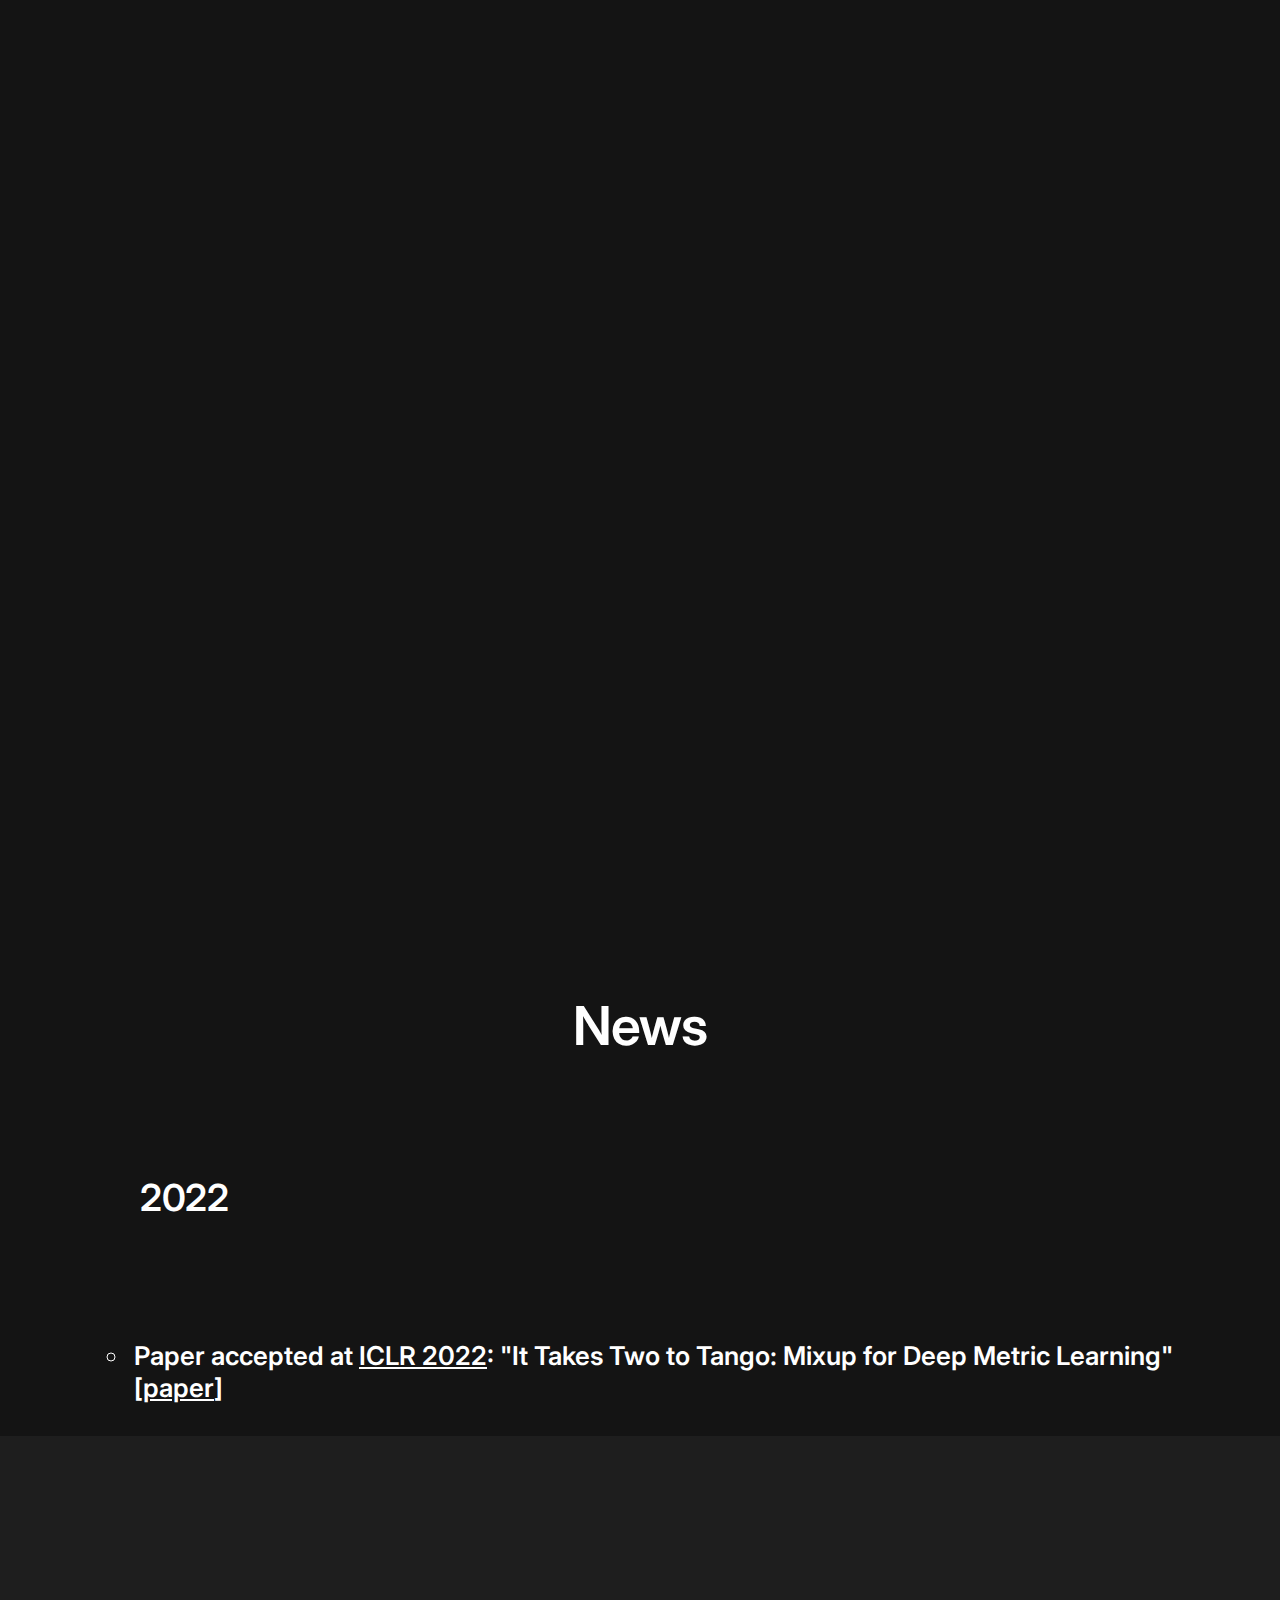
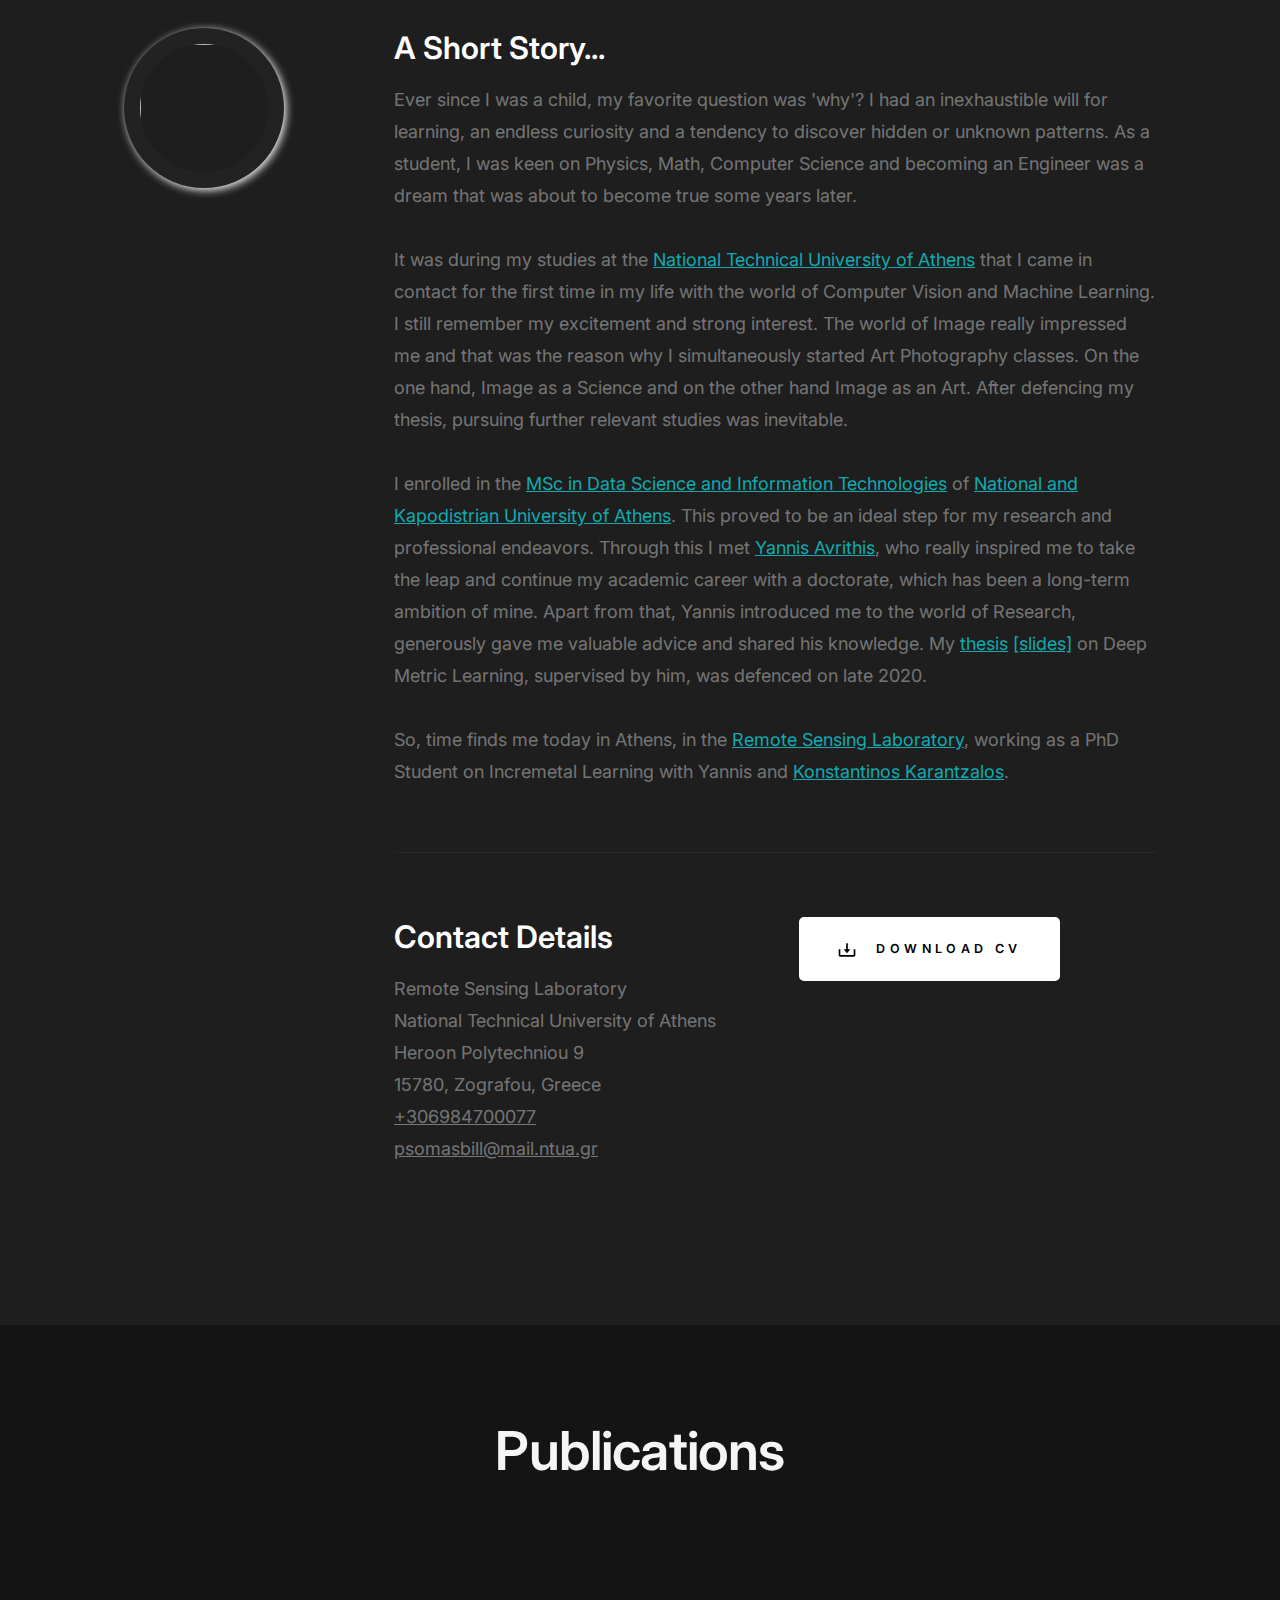
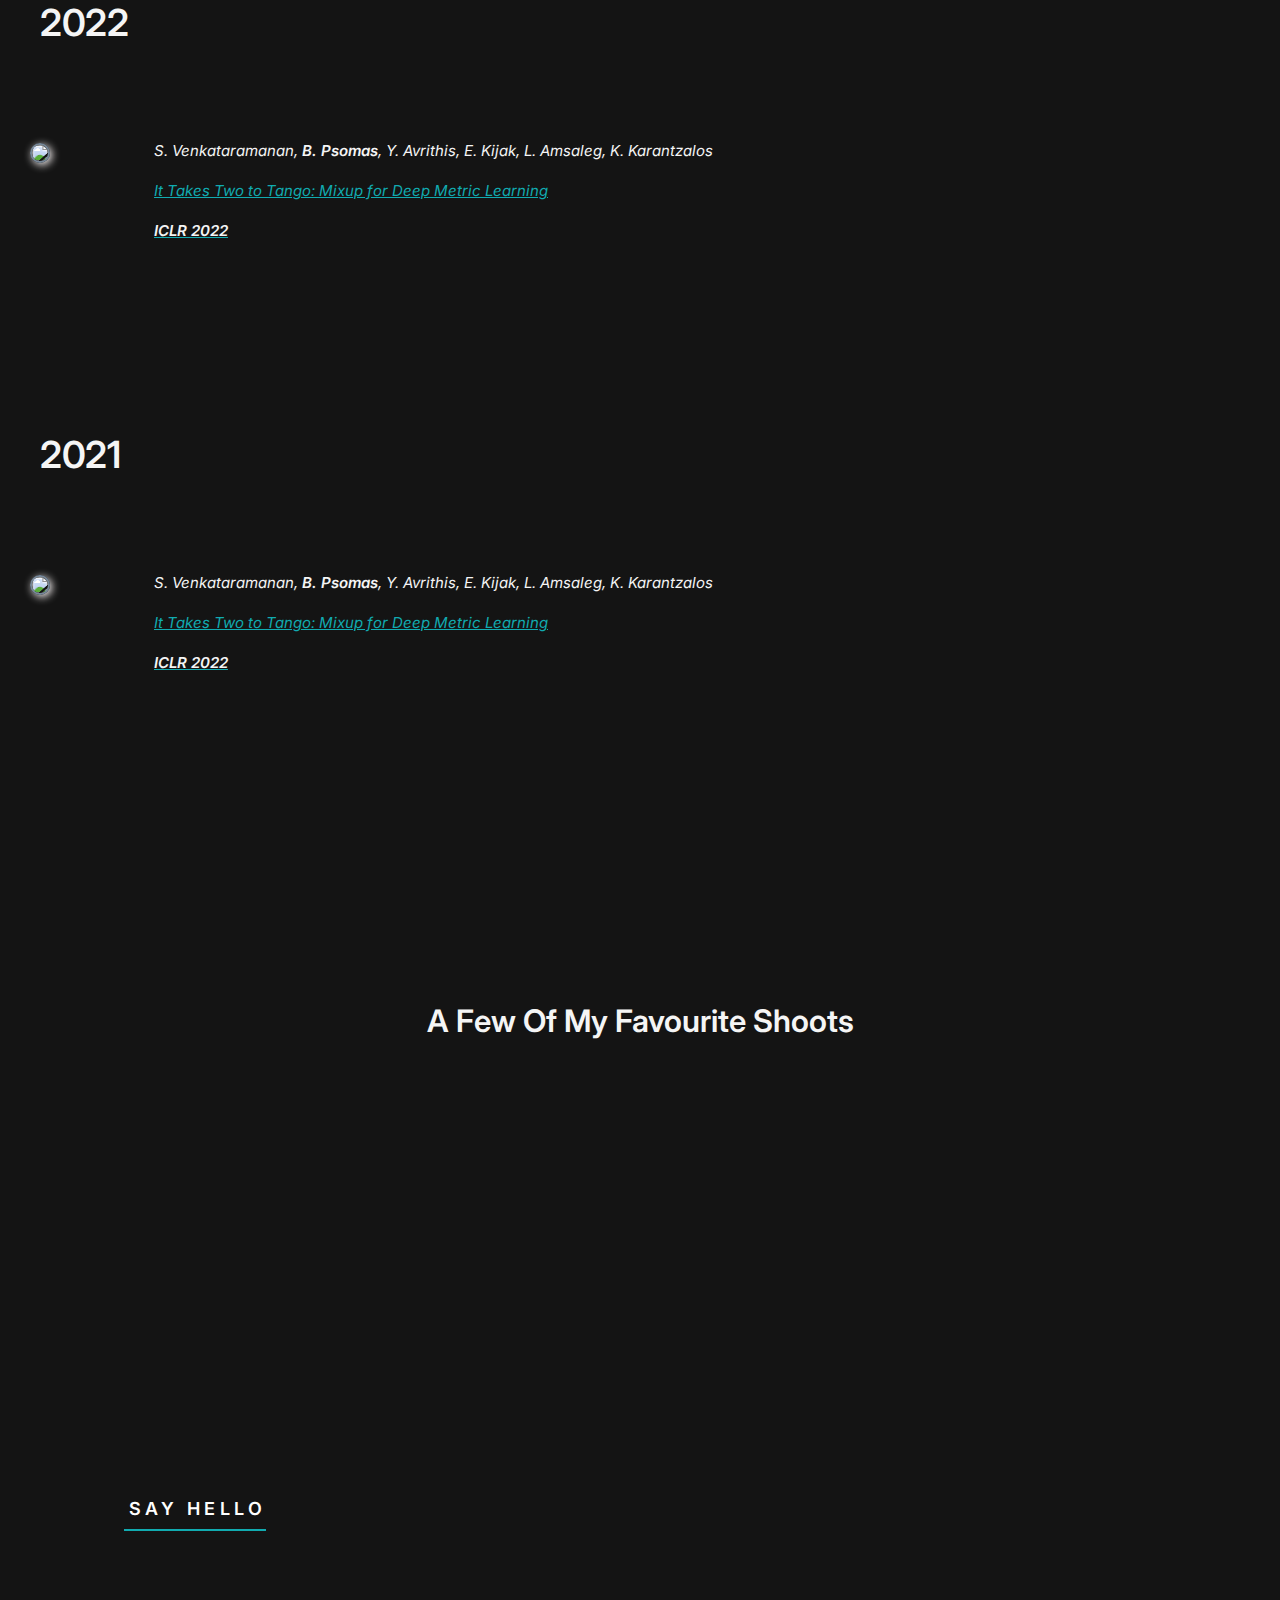
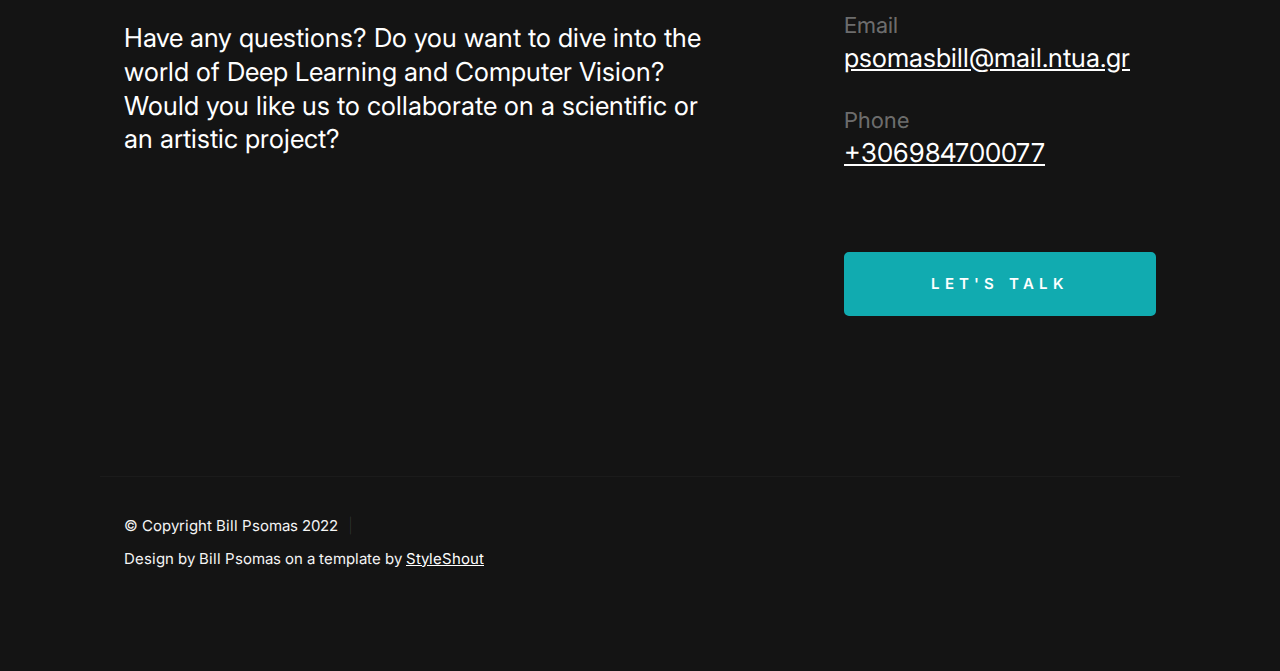
==== index.html @ 219ce08f "changes in footer" ====
<!DOCTYPE html>
<html class="no-js" lang="en">
<head>

    <!-- global site tag (gtag.js) - google Analytics -->
    <script async src="https://www.googletagmanager.com/gtag/js?id=G-2W9MZYQWE9"></script>
    <script>
    window.dataLayer = window.dataLayer || [];
    function gtag(){dataLayer.push(arguments);}
    gtag('js', new Date());

    gtag('config', 'G-2W9MZYQWE9');
    </script>

    <!--- basic page needs
    ================================================== -->
    <meta charset="utf-8">
    <title>Bill Psomas</title>
    <meta name="description" content="">
    <meta name="author" content="">

    <!-- mobile specific metas
    ================================================== -->
    <meta name="viewport" content="width=device-width, initial-scale=1">

    <!-- CSS
    ================================================== -->
    <link rel="stylesheet" href="css/styles.css">
    <link rel="stylesheet" href="css/vendor.css">

    <!-- script
    ================================================== -->
    <script defer src="js/vendor/fontawesome/all.min.js"></script>

    <!-- favicons
    ================================================== -->
    <link rel="apple-touch-icon" sizes="180x180" href="180.png">
    <link rel="icon" type="image/png" sizes="32x32" href="32.png">
    <link rel="icon" type="image/png" sizes="16x16" href="16.png">
    <link rel="manifest" href="site.webmanifest">
    
    <!-- academicons
    ================================================== -->  
    <link rel="stylesheet" href="https://cdn.jsdelivr.net/gh/jpswalsh/academicons@1/css/academicons.min.css">

</head>

<body id="top" class="ss-preload">


    <!-- preloader
    ================================================== -->
    <div id="preloader">
        <div id="loader"></div>
    </div>


    <!-- header
    ================================================== -->
    <header class="s-header">
        <div class="row s-header__nav-wrap">
            <nav class="s-header__nav">
                <ul>
                    <li class="current"><a class="smoothscroll" href="#hero">Home</a></li>
                    <li><a class="smoothscroll" href="#news">News</a></li>
                    <li><a class="smoothscroll" href="#about">Bio</a></li>
                    <li><a class="smoothscroll" href="#pubs">Publications</a></li>
                    <!-- <li><a class="smoothscroll" href="#resume">Resume</a></li> -->
                    <li><a class="smoothscroll" href="#portfolio">Photography</a></li>
                    <!-- <li><a class="smoothscroll" href="#testimonials">Testimonials</a></li> -->
                    <li><a class="smoothscroll" href="#contact">Say Hello</a></li>
                </ul>
            </nav>
        </div> <!-- end row -->
        
        <a class="s-header__menu-toggle" href="#0" title="Menu">
            <span class="s-header__menu-icon"></span>
        </a>
    </header> <!-- end s-header -->


    <!-- hero
    ================================================== -->
    <section id="hero" class="s-hero target-section">

        <div class="s-hero__bg rellax" data-rellax-speed="-7"></div>

        <div class="row s-hero__content">
            <div class="column">

                <div class="s-hero__content-about">

                    <h1>I'm Bill Psomas.</h1>

                    <h3>
                    <span>Deep Learning</span> for <span>Computer Vision</span> Phd Student in National Technical University of Athens. Passionate about <span>photography</span>, <span>music</span>, <span>art</span> and <span>gymnastics</span>. Let's <a class="smoothscroll" href="#about">start scrolling</a>
                    and learn more <a class="smoothscroll" href="#about">about me</a>.
                    </h3>

                    <div class="s-hero__content-social">
                        <a href="https://www.facebook.com/billpsomas24/"><i class="fab fa-facebook-square" aria-hidden="true"></i></a>
                        <a href="https://twitter.com/bill_psomas"><i class="fab fa-twitter" aria-hidden="true"></i></a>
                        <a href="https://www.instagram.com/bill_psomas/"><i class="fab fa-instagram" aria-hidden="true"></i></a>
                        <a href="https://scholar.google.com/citations?user=qiDVfC4AAAAJ&hl=en"><i class="ai ai-google-scholar-square" aria-hidden="true"></i></a>
                        <a href="https://www.researchgate.net/profile/Bill-Psomas"><i class="ai ai-researchgate-square" aria-hidden="true"></i></a>
                        <a href="https://github.com/billpsomas"><i class="fab fa-github" aria-hidden="true"></i></a>
                        <a href="https://www.linkedin.com/in/bill-psomas/"><i class="fab fa-linkedin" aria-hidden="true"></i></a>
                    </div>

                </div> <!-- end s-hero__content-about -->

            </div>
        </div> <!-- s-hero__content -->

        <div class="s-hero__scroll">
            <a href="#about" class="s-hero__scroll-link smoothscroll">
                <span class="scroll-arrow">
                    <svg xmlns="http://www.w3.org/2000/svg" width="24" height="24" viewBox="0 0 24 24" style="fill:rgba(0, 0, 0, 1);transform:;-ms-filter:"><path d="M18.707 12.707L17.293 11.293 13 15.586 13 6 11 6 11 15.586 6.707 11.293 5.293 12.707 12 19.414z"></path></svg>
                </span>
                <span class="scroll-text">Scroll Down</span>
            </a>
        </div> <!-- s-hero__scroll -->

    </section> <!-- end s-hero -->

    <!-- news
    ================================================== -->
    <section id="news">
        <div class="row">

                <div class="random">
                        <p >
                            <h1 style="color: white; text-align: center;">News</h1>

                            <h2 style="color: white; padding: 4rem;">2022</h2>
                            <h4>
                            <ul style="list-style-type: circle; margin-left: 30px;">
                                <li style="color: white;"><b style="color: white;">Paper accepted at <a href="https://iclr.cc/Conferences/2022" target="_blank" style="color: white;">ICLR 2022</a></b>:  "It Takes Two to Tango: Mixup for Deep Metric Learning" [<a href="https://arxiv.org/abs/2106.04990" target="_blank" style="color: white;">paper</a>]
                                </li>
                                <!--
                                <li><b>Co-organizing</b> the <a href="https://meta.wikimedia.org/wiki/Wiki-M3L" target="_blank"><b>Wiki-M3L 2022: Wikipedia and Multi-Modal & Multi-Lingual Research</b></a> workshop at <b><a href="https://iclr.cc/Conferences/2022/" target="_blank">ICLR 2022.</a></b>
                                </li>

                                <li><b>Invited talks</b> on <i>Advances in Self-supervised Learning and measuring generalization</i> [<a href="resources/SSL_and_generalization_slides_Kalantidis_Inria_Rennes_January_2022.pdf" target="_blank">slides</a>]:
                                    <ul style="list-style-type: circle; margin-left: 40px;">
                                         <li>January 13th, <a href="http://www-linkmedia.irisa.fr/">Inria Rennes</a> (Linkmedia Speaks Science lecture series, virtual)</li>
                                         <li>January 18th, <a href="https://www.cs.ntua.gr/">National Technical University of Athens</a> (<a href="https://www.ece.ntua.gr/en/article/499" target="_blank">Research Challenges in Computer Science 2022</a>, virtual) [<a href="https://youtu.be/zeRLIZmdXNY?t=5982" target="_blank">video</a>]</li>
                                     </ul>
                                </li>
                                -->
                            </ul>						
                        </p>
                    </div>
                </div>

    <!-- about
    ================================================== -->
    <section id="about" class="s-about target-section">

        <div class="row">
            <div class="column large-3 tab-12">
                <img class="s-about__pic" src="images/avatars/me.jpg" alt="">
            </div>
            <div class="column large-9 tab-12 s-about__content">
                <h3>A Short Story...</h3>
                <p>
                Ever since I was a child, my favorite question was 'why'? I had an
                inexhaustible will for learning, an endless <span>curiosity</span> and a tendency
                to discover hidden or unknown <span>patterns</span>. As a student, I was keen on Physics, Math, Computer Science and becoming an Engineer was a dream that was about to become true some years later. 
                </p>
                <p>
                It was during my studies at the <a href="https://www.ntua.gr/en/">National Technical University of Athens</a>
                that I came in contact for the first time in my life with the
                world of Computer Vision and Machine Learning. I still remember my excitement and strong interest. The world of Image really impressed me and that was the reason why I simultaneously started Art Photography classes. On the one hand, Image as a Science and on the other hand Image as an Art. After defencing my thesis, pursuing further relevant studies was inevitable.
                </p>
                <p>
                I enrolled in the <a href="http://dsit.di.uoa.gr/">MSc in Data Science and Information Technologies</a>
                of <a href="https://en.uoa.gr/">National and Kapodistrian University of Athens</a>. This proved to be an ideal step for my research and professional endeavors. Through this I met <a href="https://avrithis.net">Yannis Avrithis</a>, who really inspired me to take the leap and continue my academic career with a doctorate, which has been a long-term ambition of mine. Apart from that, Yannis introduced me to the world of Research, generously gave me valuable advice and shared his knowledge. My <a href="Psomas_2020_Metric_Learning_A_Deep_Dive.pdf">thesis</a> <a href="Psomas_and_Avrithis_Metric_Learning_A_Deep_Dive.pdf">[slides]</a> on Deep Metric Learning, supervised by him, was defenced on late 2020.
                </p>
                So, time finds me today in Athens, in the <a href="http://www.survey.ntua.gr/en/departments/topo/topo-labs/rslab">Remote Sensing Laboratory</a>, working as a PhD Student on Incremetal Learning with Yannis and <a href="http://users.ntua.gr/karank/">Konstantinos Karantzalos</a>. 
                </p>

                <hr>

                <div class="row s-about__content-bottom">
                    <div class="column w-1000-stack">
                        <h3>Contact Details</h3>
    
                        <p>
                        Remote Sensing Laboratory <br>
                        National Technical University of Athens <br>
                        Heroon Polytechniou 9 <br>
                        15780, Zografou, Greece <br>
                        <a href="tel:+306984700077">+306984700077</a> <br>
                        <a href="mailto:#0">psomasbill@mail.ntua.gr</a>
                        </p>
                        
                    </div>
                    <div class="column w-1000-stack">
                        <a href="CV_Bill_Psomas.pdf" class="btn btn--download">
                            <svg xmlns="http://www.w3.org/2000/svg" width="24" height="24" viewBox="0 0 24 24" style="fill:rgba(0, 0, 0, 1);transform:;-ms-filter:"><path d="M12 16L16 11 13 11 13 4 11 4 11 11 8 11z"></path><path d="M20,18H4v-7H2v7c0,1.103,0.897,2,2,2h16c1.103,0,2-0.897,2-2v-7h-2V18z"></path></svg>
                            Download CV
                        </a>
                    </div>
                </div>
            </div>
        </div> <!-- end row -->

    </section> <!-- end s-about -->

    <!-- publications
    ================================================== -->
    <section >
        <div class="container">
                <div class="publications">
                    <h1>Publications</h1>
                    <p>
                    <h2>2022</h2>
                    <div class="publication" >
                        <p >
                            <img src="images/pubs/metrix.png" >
                        </p>
                        <p>
                        <ul>
                            <li>S. Venkataramanan, <b>B. Psomas</b>, Y. Avrithis, E. Kijak, L. Amsaleg, K. Karantzalos<br>
                            <a href="https://arxiv.org/abs/2106.04990" target="_blank"> It Takes Two to Tango: Mixup for Deep Metric Learning </a><br>
                            <a href="https://iclr.cc/Conferences/2022/" target="_blank"><b>ICLR 2022</b></a>&emsp;
                            <!-- <a target="_blank" href="https://github.com/naver/FIRe">[code]</a></li> -->
                        </ul>
                        </p>
                    </div>

                    <h2>2021</h2>
                    <div class="publication" >
                        <p >
                            <img src="images/pubs/metrix.png" >
                        </p>
                        <p>
                        <ul>
                            <li>S. Venkataramanan, <b>B. Psomas</b>, Y. Avrithis, E. Kijak, L. Amsaleg, K. Karantzalos<br>
                            <a href="https://arxiv.org/abs/2106.04990" target="_blank"> It Takes Two to Tango: Mixup for Deep Metric Learning </a><br>
                            <a href="https://iclr.cc/Conferences/2022/" target="_blank"><b>ICLR 2022</b></a>&emsp;
                            <!-- <a target="_blank" href="https://github.com/naver/FIRe">[code]</a></li> -->
                        </ul>
                        </p>
                    </div>
                    <br/>
                </p>
            </div>
        </div>
    </section>

<!--
    <!- - resume
    ================================================== - ->
    <section id="resume" class="s-resume target-section">
        
        <div class="row s-resume__section">
            <div class="column large-3 tab-12">
                <h3 class="section-header-allcaps">Experience</h3>
            </div>
            <div class="column large-9 tab-12">
                
                <div class="resume-block">

                    <div class="resume-block__header">
                        <h4 class="h3">National Technical University of Athens</h4>
                        <p class="resume-block__header-meta">
                            <span>Research Associate</span> 
                            <span class="resume-block__header-date">
                                October 2020 - Present
                            </span>
                        </p>
                    </div>

                    <p>
                    Lorem ipsum dolor sit, amet consectetur adipisicing elit. Inventore 
                    vero quidem nobis maxime dolorem aliquam quisquam eum ipsum amet. Vitae 
                    aut atque fuga dolorem. Vel voluptatibus fugiat nam. Impedit aperiam 
                    nesciunt facilis! Porro architecto dicta inventore tempora ratione quia odio.
                    </p>

                </div> <!- - end resume-block - ->

                <div class="resume-block">

                    <div class="resume-block__header">
                        <h4 class="h3">Inria</h4>
                        <p class="resume-block__header-meta">
                            <span>Research Intern</span> 
                            <span class="resume-block__header-date">
                                February 2020 - June 2020
                            </span>
                        </p>
                    </div>

                    <p>
                    Worked under the supervision of <span>Yannis Avrithis</span> on Deep Metric Learning.
                    </p>

                </div> <!- - end resume-block - ->

                <div class="resume-block">

                    <div class="resume-block__header">
                        <h4 class="h3">Athena Research and Innovation Center</h4>
                        <p class="resume-block__header-meta">
                            <span>Research Associate</span> 
                            <span class="resume-block__header-date">
                                September 2019 - February 2020
                            </span>
                        </p>
                    </div>

                    <p>
                    Worked under the supervision of <span>Vassilis Katsouros</span> on Plant Identicifation. 
                    </p>

                </div> <!- - end resume-block - ->
            </div>
        </div> <!- - s-resume__section - ->


        <div class="row s-resume__section">
            <div class="column large-3 tab-12">
                <h3 class="section-header-allcaps">Education</h3>
            </div>
            <div class="column large-9 tab-12">
                <div class="resume-block">

                    <div class="resume-block__header">
                        <h4 class="h3">National Technical University of Athens</h4>
                        <p class="resume-block__header-meta">
                            <span>PhD in Deep Learning for Computer Vision</span> 
                            <span class="resume-block__header-date">
                                2020 - Present
                            </span>
                        </p>
                    </div>

                    <p>
                    Currently working under the supervision of Yannis Avrithis on Incremental Learning.
                    </p>

                </div> <!- - end resume-block - ->

                <div class="resume-block">

                    <div class="resume-block__header">
                        <h4 class="h3">National Kapodistrian University of Athens</h4>
                        <p class="resume-block__header-meta">
                            <span>MSc in Data Science and Information Technologies</span> 
                            <span class="resume-block__header-date">
                                2018-2020
                            </span>
                        </p>
                    </div>

                    <p>
                    Thesis: Metric Learning: A Deep Dive
                    </p>

                </div> <!- - end resume-block - ->
            </div>
        </div> <!- - s-resume__section - ->


        <div class="row s-resume__section">
            <div class="column large-3 tab-12">
                <h3 class="section-header-allcaps">Skills</h3>
            </div>
            <div class="column large-9 tab-12">
                <div class="resume-block">

                    <p>
                    Lorem ipsum dolor sit, amet consectetur adipisicing elit. Inventore 
                    vero quidem nobis maxime dolorem aliquam quisquam eum ipsum amet. Vitae 
                    aut atque fuga dolorem. Vel voluptatibus fugiat nam. Impedit aperiam 
                    nesciunt facilis! Porro architecto dicta inventore tempora ratione quia odio.
                    </p>

                    <ul class="skill-bars-fat">
                        <li>
                        <div class="progress percent85"></div>
                        <strong>HTML</strong>
                        </li>
                        <li>
                        <div class="progress percent85"></div>
                        <strong>CSS</strong>
                        </li>
                        <li>
                        <div class="progress percent65"></div>
                        <strong>Javascript</strong>
                        </li>
                        <li>
                        <div class="progress percent90"></div>
                        <strong>Figma</strong>
                        </li>
                        <li>
                        <div class="progress percent75"></div>
                        <strong>Illustrator</strong>
                        </li>
                        <li>
                        <div class="progress percent60"></div>
                        <strong>Photoshop</strong>
                        </li>
                    </ul>

                </div> <!- - end resume-block - ->

            </div>
        </div> <!- - s-resume__section - ->

    </section> <!- - end s-resume - ->
-->

    <!-- portfolio
    ================================================== -->
    <section id="portfolio" class="s-portfolio target-section">

        <div class="row s-portfolio__header">
            <div class="column large-12">
                <h3>A Few Of My Favourite Shoots</h3>
            </div>
        </div>

        <div class="row collapse block-large-1-4 block-medium-1-3 block-tab-1-2 block-500-stack folio-list">

            <div class="column folio-item">
                <a href="#modal-01" class="folio-item__thumb">
                    <img src="images/portfolio/small/22.jpg" 
                         srcset="images/portfolio/small/22.jpg 1x, 
                                 images/portfolio/large/22.jpg 2x" alt="">
                </a>
            </div> <!-- end folio-item -->

            <div class="column folio-item">
                <a href="#modal-02" class="folio-item__thumb">
                    <img src="images/portfolio/small/2.jpg" 
                         srcset="images/portfolio/small/2.jpg 1x, 
                                 images/portfolio/large/2.jpg 2x" alt="">
                </a>
            </div> <!-- end folio-item -->

            <div class="column folio-item">
                <a href="#modal-03" class="folio-item__thumb">
                    <img src="images/portfolio/small/3.jpg" 
                         srcset="images/portfolio/small/3.jpg 1x, 
                                 images/portfolio/large/3.jpg 2x" alt="">
                </a>
            </div> <!-- end folio-item -->

            <div class="column folio-item">
                <a href="#modal-04" class="folio-item__thumb">
                    <img src="images/portfolio/small/0.jpg" 
                         srcset="images/portfolio/small/0.jpg 1x, 
                                 images/portfolio/large/0.jpg 2x" alt="">
                </a>
            </div> <!-- end folio-item -->

            <div class="column folio-item">
                <a href="#modal-05" class="folio-item__thumb">
                    <img src="images/portfolio/small/18.jpg" 
                         srcset="images/portfolio/small/18.jpg 1x, 
                                 images/portfolio/large/18.jpg 2x" alt="">
                </a>
            </div> <!-- end folio-item -->

            <div class="column folio-item">
                <a href="#modal-06" class="folio-item__thumb">
                    <img src="images/portfolio/small/17.jpg" 
                         srcset="images/portfolio/small/17.jpg 1x, 
                                 images/portfolio/large/17.jpg 2x" alt="">
                </a>
            </div> <!-- end folio-item -->

            <div class="column folio-item">
                <a href="#modal-07" class="folio-item__thumb">
                    <img src="images/portfolio/small/25.jpg" 
                         srcset="images/portfolio/small/25.jpg 1x, 
                                 images/portfolio/large/25.jpg 2x" alt="">
                </a>
            </div> <!-- end folio-item -->

            <div class="column folio-item">
                <a href="#modal-08" class="folio-item__thumb">
                    <img src="images/portfolio/small/8.jpg" 
                         srcset="images/portfolio/small/8.jpg 1x, 
                                 images/portfolio/large/8.jpg 2x" alt="">
                </a>
            </div> <!-- end folio-item -->
            
            <div class="column folio-item">
                <a href="#modal-01" class="folio-item__thumb">
                    <img src="images/portfolio/small/24.jpg" 
                         srcset="images/portfolio/small/24.jpg 1x, 
                                 images/portfolio/large/24.jpg 2x" alt="">
                </a>
            </div> <!-- end folio-item -->
            
            <div class="column folio-item">
                <a href="#modal-01" class="folio-item__thumb">
                    <img src="images/portfolio/small/10.jpg" 
                         srcset="images/portfolio/small/10.jpg 1x, 
                                 images/portfolio/large/10.jpg 2x" alt="">
                </a>
            </div> <!-- end folio-item -->
            
            <div class="column folio-item">
                <a href="#modal-01" class="folio-item__thumb">
                    <img src="images/portfolio/small/11.jpg" 
                         srcset="images/portfolio/small/11.jpg 1x, 
                                 images/portfolio/large/11.jpg 2x" alt="">
                </a>
            </div> <!-- end folio-item -->
            
            <div class="column folio-item">
                <a href="#modal-01" class="folio-item__thumb">
                    <img src="images/portfolio/small/12.jpg" 
                         srcset="images/portfolio/small/12.jpg 1x, 
                                 images/portfolio/large/12.jpg 2x" alt="">
                </a>
            </div> <!-- end folio-item -->
        </div> <!-- end folio-list -->


        <!-- Modal Templates Popup
        =========================================================== -->
        <div id="modal-01" hidden>
            <div class="modal-popup">
                <img src="images/portfolio/gallery/22.jpg" alt="" />
    
                <div class="modal-popup__desc">
                    <h5>Areopolis</h5>
                    <p>As traditional as it can get.</p>
                    <ul class="modal-popup__cat">
                        <li>Street</li>
                        <li>Symmetry</li>
                        <li>Colors</li>
                    </ul>
                </div>
    
                <!-- <a href="https://www.behance.net/" class="modal-popup__details">Project link</a> -->
            </div>
        </div> <!-- end modal -->

        <div id="modal-02" hidden>
            <div class="modal-popup">
                <img src="images/portfolio/gallery/2.jpg" alt="" />
    
                <div class="modal-popup__desc">
                    <h5>Sounio</h5>
                    <p>Eternal sunset.</p>
                    <ul class="modal-popup__cat">
                        <li>Landscape</li>
                        <li>Nature</li>
                        <li>Sunset</li>
                    </ul>
                </div>
    
                <!-- <a href="https://www.behance.net/" class="modal-popup__details">Project link</a> -->
            </div>
        </div> <!-- end modal -->

        <div id="modal-03" hidden>
            <div class="modal-popup">
                <img src="images/portfolio/gallery/3.jpg" alt="" />
    
                <div class="modal-popup__desc">
                    <h5>Acropolis</h5>
                    <p>My town.</p>
                    <ul class="modal-popup__cat">
                        <li>City</li>
                        <li>Symmetry</li>
                    </ul>
                </div>
    
                <!-- <a href="https://www.behance.net/" class="modal-popup__details">Project link</a> -->
            </div>
        </div> <!-- end modal -->

        <div id="modal-04" hidden>
            <div class="modal-popup">
                <img src="images/portfolio/gallery/0.jpg" alt="" />
    
                <div class="modal-popup__desc">
                    <h5>Elafonisos</h5>
                    <p>Summer lines.</p>
                    <ul class="modal-popup__cat">
                        <li>Landscape</li>
                        <li>Beach</li>
                        <li>Sealife</li>
                        <li>Sand</li>
                    </ul>
                </div>
    
                <!--<a href="https://www.behance.net/" class="modal-popup__details">Project link</a>-->
            </div>
        </div> <!-- end modal -->

        <div id="modal-05" hidden>
            <div class="modal-popup">

                <img src="images/portfolio/gallery/18.jpg" alt="" />
    
                <div class="modal-popup__desc">
                    <h5>Aegean Sea</h5>
                    <p>The decisive moment.</p>
                    <ul class="modal-popup__cat">
                        <li>People</li>
                        <li>Street</li>
                        <li>Sea</li>
                    </ul>
                </div>
    
                <!--<a href="https://www.behance.net/" class="modal-popup__details">Project link</a>-->
            </div>
        </div> <!-- end modal -->

        <div id="modal-06" hidden>
            <div class="modal-popup">
                <img src="images/portfolio/gallery/17.jpg" alt="" />
    
                <div class="modal-popup__desc">
                    <h5>Sifnos</h5>
                    <p>Sounds.</p>
                    <ul class="modal-popup__cat">
                        <li>Sea</li>
                        <li>Island</li>
                        <li>Tradition</li>
                    </ul>
                </div>
    
                <!--<a href="https://www.behance.net/" class="modal-popup__details">Project link</a>-->
            </div>
        </div> <!-- end modal -->

        <div id="modal-07" hidden>
            <div class="modal-popup">
                <img src="images/portfolio/gallery/25.jpg" alt="" />
    
                <div class="modal-popup__desc">
                    <h5>Folegandros</h5>
                    <p>Freedom.</p>
                    <ul class="modal-popup__cat">
                        <li>Sea</li>
                        <li>Landscape</li>
                    </ul>
                </div>
    
                <!--<a href="https://www.behance.net/" class="modal-popup__details">Project link</a>-->
            </div>
        </div> <!-- end modal -->

        <div id="modal-08" hidden>
            <div class="modal-popup">
                <img src="images/portfolio/gallery/8.jpg" alt="" />
    
                <div class="modal-popup__desc">
                    <h5>Mani</h5>
                    <p>Shapes of blue.</p>
                    <ul class="modal-popup__cat">
                        <li>Colors</li>
                        <li>Sea</li>
                        <li>Landscape</li>
                    </ul>
                </div>
    
                <!--<a href="https://www.behance.net/" class="modal-popup__details">Project link</a>-->
            </div>
        </div> <!-- end modal -->

        <div id="modal-09" hidden>
            <div class="modal-popup">
                <img src="images/portfolio/gallery/24.jpg" alt="" />
    
                <div class="modal-popup__desc">
                    <h5>Folegandros</h5>
                    <p>Proin gravida nibh vel velit auctor aliquet. Aenean sollicitudin, lorem quis bibendum auctor, nisi elit consequat ipsum, nec sagittis sem nibh id elit.</p>
                    <ul class="modal-popup__cat">
                        <li>Web Design</li>
                    </ul>
                </div>
    
                <!--<a href="https://www.behance.net/" class="modal-popup__details">Project link</a>-->
            </div>
        </div> <!-- end modal -->

        <div id="modal-10" hidden>
            <div class="modal-popup">
                <img src="images/portfolio/gallery/10.jpg" alt="" />
    
                <div class="modal-popup__desc">
                    <h5>Sifnos</h5>
                    <p>Proin gravida nibh vel velit auctor aliquet. Aenean sollicitudin, lorem quis bibendum auctor, nisi elit consequat ipsum, nec sagittis sem nibh id elit.</p>
                    <ul class="modal-popup__cat">
                        <li>Web Design</li>
                    </ul>
                </div>
    
                <!--<a href="https://www.behance.net/" class="modal-popup__details">Project link</a>-->
            </div>
        </div> <!-- end modal -->

        <div id="modal-11" hidden>
            <div class="modal-popup">
                <img src="images/portfolio/gallery/11.jpg" alt="" />
    
                <div class="modal-popup__desc">
                    <h5>Sounio</h5>
                    <p>Proin gravida nibh vel velit auctor aliquet. Aenean sollicitudin, lorem quis bibendum auctor, nisi elit consequat ipsum, nec sagittis sem nibh id elit.</p>
                    <ul class="modal-popup__cat">
                        <li>Web Design</li>
                    </ul>
                </div>
    
                <!--<a href="https://www.behance.net/" class="modal-popup__details">Project link</a>-->
            </div>
        </div> <!-- end modal -->

        <div id="modal-12" hidden>
            <div class="modal-popup">
                <img src="images/portfolio/gallery/12.jpg" alt="" />
    
                <div class="modal-popup__desc">
                    <h5>Sifnos</h5>
                    <p>Proin gravida nibh vel velit auctor aliquet. Aenean sollicitudin, lorem quis bibendum auctor, nisi elit consequat ipsum, nec sagittis sem nibh id elit.</p>
                    <ul class="modal-popup__cat">
                        <li>Web Design</li>
                    </ul>
                </div>
    
                <!--<a href="https://www.behance.net/" class="modal-popup__details">Project link</a>-->
            </div>
        </div> <!-- end modal -->
    </section> <!-- end s-portfolio -->

<!-- 
    <!- - testimonials
    ================================================== - ->
    <section id="testimonials" class="s-testimonials target-section">

        <div class="s-testimonials__bg"></div>

        <div class="row s-testimonials__header">
            <div class="column large-12">
                <h3>Hear What My Clients Says</h3>
            </div>
        </div>

        <div class="row s-testimonials__content">

            <div class="column">

                <div class="swiper-container testimonial-slider">

                    <div class="swiper-wrapper">

                        <div class="testimonial-slider__slide swiper-slide">
                            <div class="testimonial-slider__author">
                                <img src="images/avatars/user-02.jpg" alt="Author image" class="testimonial-slider__avatar">
                                <cite class="testimonial-slider__cite">
                                    <strong>Tim Cook</strong>
                                    <span>CEO, Apple</span>
                                </cite>
                            </div>
                            <p>
                            Molestiae incidunt consequatur quis ipsa autem nam sit enim magni. Voluptas tempore rem. 
                            Explicabo a quaerat sint autem dolore ducimus ut consequatur neque.  Nisi dolores quaerat fuga rem nihil nostrum.
                            Laudantium quia consequatur molestias delectus culpa.
                            </p>
                        </div> <!- - end testimonial-slider__slide - ->
        
                        <div class="testimonial-slider__slide swiper-slide">
                            <div class="testimonial-slider__author">
                                <img src="images/avatars/user-03.jpg" alt="Author image" class="testimonial-slider__avatar">
                                <cite class="testimonial-slider__cite">
                                    <strong>Sundar Pichai</strong>
                                    <span>CEO, Google</span>
                                </cite>
                            </div>
                            <p>
                            Excepturi nam cupiditate culpa doloremque deleniti repellat. Veniam quos repellat voluptas animi adipisci.
                            Nisi eaque consequatur. Voluptatem dignissimos ut ducimus accusantium perspiciatis.
                            Quasi voluptas eius distinctio. Atque eos maxime.
                            </p>
                        </div> <!- - end testimonial-slider__slide - ->
        
                        <div class="testimonial-slider__slide swiper-slide">
                            <div class="testimonial-slider__author">
                                <img src="images/avatars/user-04.jpg" alt="Author image" class="testimonial-slider__avatar">
                                <cite class="testimonial-slider__cite">
                                    <strong>Satya Nadella</strong>
                                    <span>CEO, Microsoft</span>
                                </cite>
                            </div>
                            <p>
                            Repellat dignissimos libero. Qui sed at corrupti expedita voluptas odit. Nihil ea quia nesciunt. Ducimus aut sed ipsam.  
                            Autem eaque officia cum exercitationem sunt voluptatum accusamus. Quasi voluptas eius distinctio.
                            Voluptatem dignissimos ut.
                            </p>
                        </div> <!- - end testimonial-slider__slide - ->

                        <div class="testimonial-slider__slide swiper-slide">
                            <div class="testimonial-slider__author">
                                <img src="images/avatars/user-05.jpg" alt="Author image" class="testimonial-slider__avatar">
                                <cite class="testimonial-slider__cite">
                                    <strong>Jeff Bezos</strong>
                                    <span>CEO, Amazon</span>
                                </cite>
                            </div>
                            <p>
                            Nunc interdum lacus sit amet orci. Vestibulum dapibus nunc ac augue. Fusce vel dui. In ac felis 
                            quis tortor malesuada pretium. Curabitur vestibulum aliquam leo. Qui sed at corrupti expedita voluptas odit. 
                            Nihil ea quia nesciunt. Ducimus aut sed ipsam.
                            </p>
                        </div> <!- - end testimonial-slider__slide - ->
    
                    </div> <!- - end testimonial slider swiper-wrapper - ->

                    <div class="swiper-pagination"></div>

                </div> <!- - end swiper-container - ->

            </div> <!- - end column - ->

        </div> <!- - end row - ->

    </section> <!- - end s-testimonials - ->
-->

    <!-- contact
    ================================================== -->
    <section id="contact" class="s-contact target-section">

        <div class="row s-contact__header">
            <div class="column large-12">
                <h3 class="section-header-allcaps">Say Hello</h3>
            </div>
        </div>

        <div class="row s-contact__content">

            <div class="column large-7 medium-12">

                <h4 class="huge-text">
                Have any questions? Do you want to dive into the world of Deep Learning and Computer Vision? Would you like us to collaborate on a scientific or an artistic project?
                </h4>

            </div>

            <div class="column large-4 medium-12">

                <div class="row contact-infos">
                    <div class="column large-12 medium-6 tab-12">
                        <div class="contact-block">
                            <h5 class="contact-block__header">
                                Email
                            </h5>
                            <p class="contact-block__content">
                                <a class="mailtoui" href="mailto:sayhello@ceevee.com">psomasbill@mail.ntua.gr</a>
                            </p>
                        </div> <!-- end contact-block -->
                    </div>
                    <div class="column large-12 medium-6 tab-12">
                        <div class="contact-block">
                            <h5 class="contact-block__header">
                                Phone
                            </h5>
                            <p class="contact-block__content">
                                <a href="tel:+1975432345">+306984700077</a>
                            </p>
                        </div> <!-- end contact-block -->
                    </div>

                    <div class="column large-12">
                        <a href="mailto:psomasbill@mail.ntua.gr" class="mailtoui btn btn--primary h-full-width">Let's Talk</a>
                    </div>
                </div> <!-- end contact-infos -->

            </div>
        </div> <!-- s-contact__content -->

    </section> <!-- end s-contact -->
    
    <!-- footer
    ================================================== -->
    <footer class="s-footer">
        <div class="row">
            <div class="column large-4 medium-6 w-1000-stack s-footer__social-block">
                <ul class="s-footer__social">
                    <li><a href="https://www.facebook.com/billpsomas24/"><i class="fab fa-facebook-f" aria-hidden="true"></i></a></li>
                    <li><a href="https://twitter.com/bill_psomas"><i class="fab fa-twitter" aria-hidden="true"></i></a></li>
                    <li><a href="https://www.instagram.com/bill_psomas/"><i class="fab fa-instagram" aria-hidden="true"></i></a></li>
                    <li><a href="https://scholar.google.com/citations?user=qiDVfC4AAAAJ&hl=en"><i class="ai ai-google-scholar-square" aria-hidden="true"></i></a></li>
                    <li><a href="https://www.researchgate.net/profile/Bill-Psomas"><i class="ai ai-researchgate-square" aria-hidden="true"></i></a></li>
                    <li><a href="https://github.com/billpsomas"><i class="fab fa-github" aria-hidden="true"></i></a></li>
                    <li><a href="https://www.linkedin.com/in/bill-psomas/"><i class="fab fa-linkedin-in" aria-hidden="true"></i></a></li>
                </ul>
            </div>

            <div class="column large-7 medium-6 w-1000-stack ss-copyright">
                <span>© Copyright Bill Psomas 2022</span> 
                <span>Design by Bill Psomas on a template by <a href="https://www.styleshout.com/">StyleShout</a></span>
            </div>
        </div>

        <div class="ss-go-top">
            <a class="smoothscroll" title="Back to Top" href="#top">
                <svg xmlns="http://www.w3.org/2000/svg" viewBox="0 0 24 24"><path d="M6 4h12v2H6zm5 10v6h2v-6h5l-6-6-6 6z"/></svg>
             </a>
        </div> <!-- end ss-go-top -->
    </footer>


    <!-- Java Script
    ================================================== -->
    <script src="js/plugins.js"></script>
    <script src="js/main.js"></script>

</body>

</html>
---- css/styles.css ----
/* =================================================================== 
 * Ceevee Main Stylesheet
 * Template Ver. 2.0.0
 * 01-03-2021
 * ------------------------------------------------------------------
 *
 * TOC:
 * # settings and variables
 *      ## fonts
 *      ## colors
 *      ## vertical spacing and typescale
 *      ## grid variables
 * # normalize
 * # basic/base setup styles
 *      ## media
 *      ## typography resets
 *      ## links
 *      ## inputs
 * # Grid v3.0.0
 *      ## medium screen devices
 *      ## tablets
 *      ## mobile devices
 *      ## small mobile devices <= 400px
 * # block grids
 *      ## block grids - medium screen devices
 *      ## block grids - tablets
 *      ## block grids - mobile devices
 *      ## block grids - small mobile devices <= 400px
 * # MISC 
 * # custom grid, block grid STACK breakpoints
 * # base style overrides 
 *      ## links
 * # typography & general theme styles
 *      ## Lists
 *      ## responsive video container
 *      ## floated image
 *      ## tables
 *      ## spacing
 * # preloader
 *      ## page loaded
 * # forms 
 *      ## Style Placeholder Text
 * # buttons 
 * # additional components
 *      ## skillbars
 *      ## alert box
 *      ## pagination 
 * # common and reusable styles
 *      ## animation stuff 
 *      ## MailtoUI style overrides
 * # site header
 *      ## header nav
 *      ## mobile menu toggle 
 * # hero
 *      ## hero content
 *      ## hero social
 *      ## hero scrolldown
 *      ## animate intro content
 * # resume 
 *      ## resume block
 * # portfolio
 *      ## portfolio list
 *      ## modal popup
 * # CTA
 * # testimonials
 *      ## swiper style overrides
 *      ## testimonial slider 
 * # contact
 *      ## contact block
 * # footer
 *      ## footer social
 *      ## copyright
 *      ## go top
 *
 * ------------------------------------------------------------------ */


/* ===================================================================
 * # settings and variables
 *
 * ------------------------------------------------------------------- */

/* ------------------------------------------------------------------- 
 * ## fonts
 * ------------------------------------------------------------------- */
@import url("https://fonts.googleapis.com/css2?family=IBM+Plex+Serif:ital,wght@0,300;0,400;0,500;0,600;0,700;1,200;1,300;1,400;1,500;1,600&family=Inter:wght@300;400;500;600;700&display=swap");
:root {
    --font-1: "Inter", sans-serif;
    --font-2: "IBM Plex Serif", serif;
    /* monospace
     */
    --font-mono: Consolas, "Andale Mono", Courier, "Courier New", monospace;
}

/* ------------------------------------------------------------------- 
 * ## colors
 * ------------------------------------------------------------------- */
:root {
    /* color-1(#11ABB0)
     * color-2(#F06000)
     */
    --color-1: hsla(182, 82%, 38%, 1);
    --color-2: hsla(24, 100%, 47%, 1);

    /* theme color variations
     */
    --color-1-lighter: hsla(182, 82%, 58%, 1);
    --color-1-light  : hsla(182, 82%, 48%, 1);
    --color-1-dark   : hsla(182, 82%, 28%, 1);
    --color-1-darker : hsla(182, 82%, 18%, 1);
    --color-2-lighter: hsla(24, 100%, 67%, 1);
    --color-2-light  : hsla(24, 100%, 57%, 1);
    --color-2-dark   : hsla(24, 100%, 37%, 1);
    --color-2-darker : hsla(24, 100%, 27%, 1);

    /* feedback colors
     * color-error(#ffd1d2), color-success(#c8e675), 
     * color-info(#d7ecfb), color-notice(#fff099)
     */
    --color-error          : hsla(359, 100%, 91%, 1);
    --color-success        : hsla(76, 69%, 68%, 1);
    --color-info           : hsla(205, 82%, 91%, 1);
    --color-notice         : hsla(51, 100%, 80%, 1);
    --color-error-content  : hsla(359, 50%, 50%, 1);
    --color-success-content: hsla(76, 29%, 28%, 1);
    --color-info-content   : hsla(205, 32%, 31%, 1);
    --color-notice-content : hsla(51, 30%, 30%, 1);

    /* shades 
     * generated using 
     * Tint & Shade Generator 
     * (https://maketintsandshades.com/)
     */
    --color-black  : #000000;
    --color-gray-19: #0a0a0a;
    --color-gray-18: #141414;
    --color-gray-17: #1e1e1e;
    --color-gray-16: #282828;
    --color-gray-15: #323333;
    --color-gray-14: #3b3d3d;
    --color-gray-13: #454747;
    --color-gray-12: #4f5151;
    --color-gray-11: #595b5b;
    --color-gray-10: #636565;
    --color-gray-9 : #737474;
    --color-gray-8 : #828484;
    --color-gray-7 : #929393;
    --color-gray-6 : #a1a3a3;
    --color-gray-5 : #b1b2b2;
    --color-gray-4 : #c1c1c1;
    --color-gray-3 : #d0d1d1;
    --color-gray-2 : #e0e0e0;
    --color-gray-1 : #eff0f0;
    --color-white  : #ffffff;

    /* text
     */
    --color-text       : var(--color-gray-16);
    --color-text-dark  : var(--color-black);
    --color-text-light : var(--color-gray-7);
    --color-placeholder: var(--color-gray-7);

    /* buttons
     */
    --color-btn                   : var(--color-gray-3);
    --color-btn-text              : var(--color-black);
    --color-btn-hover             : var(--color-black);
    --color-btn-hover-text        : var(--color-white);
    --color-btn-primary           : var(--color-1);
    --color-btn-primary-text      : var(--color-white);
    --color-btn-primary-hover     : var(--color-2);
    --color-btn-primary-hover-text: var(--color-white);
    --color-btn-stroke            : var(--color-black);
    --color-btn-stroke-text       : var(--color-black);
    --color-btn-stroke-hover      : var(--color-black);
    --color-btn-stroke-hover-text : var(--color-white);

    /* others
     */
    --color-bg     : var(--color-gray-18);
    --color-border : var(--color-gray-2);
    --border-radius: 5px;
}

/* ------------------------------------------------------------------- 
 * ## vertical spacing and typescale
 * ------------------------------------------------------------------- */
:root {

    /* spacing
     * base font size: 18px 
     * vertical space unit : 32px
     */
    --base-size: 62.5%;
    --base-font-size: 1.8rem;
    --space: 3.2rem;

    /* vertical spacing 
     */
    --vspace-0_125: calc(0.125 * var(--space));
    --vspace-0_25 : calc(0.25 * var(--space));
    --vspace-0_5  : calc(0.5 * var(--space));
    --vspace-0_75 : calc(0.75 * var(--space));
    --vspace-0_875: calc(0.875 * var(--space));
    --vspace-1    : calc(var(--space));
    --vspace-1_25 : calc(1.25 * var(--space));
    --vspace-1_5  : calc(1.5 * var(--space));
    --vspace-1_75 : calc(1.75 * var(--space));
    --vspace-2    : calc(2 * var(--space));
    --vspace-2_5  : calc(2.5 * var(--space));
    --vspace-3    : calc(3 * var(--space));
    --vspace-3_5  : calc(3.5 * var(--space));
    --vspace-4    : calc(4 * var(--space));
    --vspace-4_5  : calc(4.5 * var(--space));
    --vspace-5    : calc(5 * var(--space));

    /* type scale
     * ratio 1:2 | base: 18px
     * -------------------------------------------------------
     *
     * --text-display-3 = (77.40px)
     * --text-display-2 = (64.50px)
     * --text-display-1 = (53.75px)
     * --text-xxxl      = (44.79px)
     * --text-xxl       = (37.32px)
     * --text-xl        = (31.10px)
     * --text-lg        = (25.92px)
     * --text-md        = (21.60px)
     * --text-size      = (18.00px) BASE
     * --text-sm        = (15.00px)
     * --text-xs        = (12.50px)
     *
     * -------------------------------------------------------
     */
    --text-scale-ratio: 1.2;
    --text-size       : var(--base-font-size);
    --text-xs         : calc((var(--text-size) / var(--text-scale-ratio)) / var(--text-scale-ratio));
    --text-sm         : calc(var(--text-xs) * var(--text-scale-ratio));
    --text-md         : calc(var(--text-sm) * var(--text-scale-ratio) * var(--text-scale-ratio));
    --text-lg         : calc(var(--text-md) * var(--text-scale-ratio));
    --text-xl         : calc(var(--text-lg) * var(--text-scale-ratio));
    --text-xxl        : calc(var(--text-xl) * var(--text-scale-ratio));
    --text-xxxl       : calc(var(--text-xxl) * var(--text-scale-ratio));
    --text-display-1  : calc(var(--text-xxxl) * var(--text-scale-ratio));
    --text-display-2  : calc(var(--text-display-1) * var(--text-scale-ratio));
    --text-display-3  : calc(var(--text-display-2) * var(--text-scale-ratio));

    /* default button height
     */
    --vspace-btn: var(--vspace-2);
}

/* on mobile devices below 600px
 */
@media screen and (max-width: 600px) {
    :root {
        --base-font-size: 1.6rem;
        --space: 2.8rem;
    }
}

/* ------------------------------------------------------------------- 
 * ## grid variables
 * ------------------------------------------------------------------- */
:root {

    /* widths for rows and containers
     */
    --width-full    : 100%;
    --width-max     : 1080px;
    --width-wide    : 1400px;
    --width-wider   : 1600px;
    --width-widest  : 1800px;
    --width-narrow  : 800px;
    --width-narrower: 600px;
    --width-grid-max: var(--width-max);

    /* gutters
     */
    --gutter-lg : 2.4rem;
    --gutter-md : 2rem;
    --gutter-mob: 1rem;
}


/* ==========================================================================
 * # normalize
 * normalize.css v8.0.1 | MIT License |
 * github.com/necolas/normalize.css
 *
 * -------------------------------------------------------------------------- */

/* ------------------------------------------------------------------- 
 * ## document
 * ------------------------------------------------------------------- */

/* 1. Correct the line height in all browsers.
 * 2. Prevent adjustments of font size after orientation changes in iOS.*/

html {
    line-height: 1.15;
    /* 1 */
    -webkit-text-size-adjust: 100%;
    /* 2 */
}

/* ------------------------------------------------------------------- 
 * ## sections
 * ------------------------------------------------------------------- */

/* Remove the margin in all browsers. */

body {
    margin: 0;
}

/* Render the `main` element consistently in IE. */

main {
    display: block;
}

/* Correct the font size and margin on `h1` elements within `section` and
 * `article` contexts in Chrome, Firefox, and Safari. */

h1 {
    font-size: 2em;
    margin: 0.67em 0;
}

/* ------------------------------------------------------------------- 
 * ## grouping
 * ------------------------------------------------------------------- */

/* 1. Add the correct box sizing in Firefox.
 * 2. Show the overflow in Edge and IE. */

hr {
    -webkit-box-sizing: content-box;
    box-sizing: content-box;
    /* 1 */
    height: 0;
    /* 1 */
    overflow: visible;
    /* 2 */
}

/* 1. Correct the inheritance and scaling of font size in all browsers.
 * 2. Correct the odd `em` font sizing in all browsers. */

pre {
    font-family: monospace, monospace;
    /* 1 */
    font-size: 1em;
    /* 2 */
}

/* ------------------------------------------------------------------- 
 * ## text-level semantics
 * ------------------------------------------------------------------- */

/* Remove the gray background on active links in IE 10. */

a {
    background-color: transparent;
}

/* 1. Remove the bottom border in Chrome 57-
 * 2. Add the correct text decoration in Chrome, Edge, IE, Opera, and Safari. */

abbr[title] {
    border-bottom: none;
    /* 1 */
    text-decoration: underline;
    /* 2 */
    -webkit-text-decoration: underline dotted;
    text-decoration: underline dotted;
    /* 2 */
}

/* Add the correct font weight in Chrome, Edge, and Safari. */

b, strong {
    font-weight: bolder;
}

/* 1. Correct the inheritance and scaling of font size in all browsers.
 * 2. Correct the odd `em` font sizing in all browsers. */

code, kbd, samp {
    font-family: monospace, monospace;
    /* 1 */
    font-size: 1em;
    /* 2 */
}

/* Add the correct font size in all browsers. */

small {
    font-size: 80%;
}

/* Prevent `sub` and `sup` elements from affecting the line height in
 * all browsers. */

sub, sup {
    font-size: 75%;
    line-height: 0;
    position: relative;
    vertical-align: baseline;
}

sub {
    bottom: -0.25em;
}

sup {
    top: -0.5em;
}

/* ------------------------------------------------------------------- 
 * ## embedded content
 * ------------------------------------------------------------------- */

/* Remove the border on images inside links in IE 10. */

img {
    border-style: none;
}

/* ------------------------------------------------------------------- 
 * ## forms
 * ------------------------------------------------------------------- */

/* 1. Change the font styles in all browsers.
 * 2. Remove the margin in Firefox and Safari. */

button, input, optgroup, select, textarea {
    font-family: inherit;
    /* 1 */
    font-size: 100%;
    /* 1 */
    line-height: 1.15;
    /* 1 */
    margin: 0;
    /* 2 */
}

/* Show the overflow in IE.
 * 1. Show the overflow in Edge. */

button, input {
    /* 1 */
    overflow: visible;
}

/* Remove the inheritance of text transform in Edge, Firefox, and IE.
 * 1. Remove the inheritance of text transform in Firefox. */

button, select {
    /* 1 */
    text-transform: none;
}

/* Correct the inability to style clickable types in iOS and Safari. */

button, [type="button"], [type="reset"], [type="submit"] {
    -webkit-appearance: button;
}

/* Remove the inner border and padding in Firefox. */

button::-moz-focus-inner, [type="button"]::-moz-focus-inner, [type="reset"]::-moz-focus-inner, [type="submit"]::-moz-focus-inner {
    border-style: none;
    padding: 0;
}

/* Restore the focus styles unset by the previous rule. */

button:-moz-focusring, [type="button"]:-moz-focusring, [type="reset"]:-moz-focusring, [type="submit"]:-moz-focusring {
    outline: 1px dotted ButtonText;
}

/* Correct the padding in Firefox. */

fieldset {
    padding: 0.35em 0.75em 0.625em;
}

/* 1. Correct the text wrapping in Edge and IE.
 * 2. Correct the color inheritance from `fieldset` elements in IE.
 * 3. Remove the padding so developers are not caught out when they zero out
 *    `fieldset` elements in all browsers. */

legend {
    -webkit-box-sizing: border-box;
    box-sizing: border-box;
    /* 1 */
    color: inherit;
    /* 2 */
    display: table;
    /* 1 */
    max-width: 100%;
    /* 1 */
    padding: 0;
    /* 3 */
    white-space: normal;
    /* 1 */
}

/* Add the correct vertical alignment in Chrome, Firefox, and Opera. */

progress {
    vertical-align: baseline;
}

/* Remove the default vertical scrollbar in IE 10+. */

textarea {
    overflow: auto;
}

/* 1. Add the correct box sizing in IE 10.
 * 2. Remove the padding in IE 10. */

[type="checkbox"], [type="radio"] {
    -webkit-box-sizing: border-box;
    box-sizing: border-box;
    /* 1 */
    padding: 0;
    /* 2 */
}

/* Correct the cursor style of increment and decrement buttons in Chrome. */

[type="number"]::-webkit-inner-spin-button, [type="number"]::-webkit-outer-spin-button {
    height: auto;
}

/* 1. Correct the odd appearance in Chrome and Safari.
 * 2. Correct the outline style in Safari. */

[type="search"] {
    -webkit-appearance: textfield;
    /* 1 */
    outline-offset: -2px;
    /* 2 */
}

/* Remove the inner padding in Chrome and Safari on macOS. */

[type="search"]::-webkit-search-decoration {
    -webkit-appearance: none;
}

/* 1. Correct the inability to style clickable types in iOS and Safari.
 * 2. Change font properties to `inherit` in Safari. */

::-webkit-file-upload-button {
    -webkit-appearance: button;
    /* 1 */
    font: inherit;
    /* 2 */
}

/* ------------------------------------------------------------------- 
 * ## interactive
 * ------------------------------------------------------------------- */

/* Add the correct display in Edge, IE 10+, and Firefox. */

details {
    display: block;
}

/* Add the correct display in all browsers. */

summary {
    display: list-item;
}

/* ------------------------------------------------------------------- 
 * ## misc
 * ------------------------------------------------------------------- */

/* Add the correct display in IE 10+. */

template {
    display: none;
}

/* Add the correct display in IE 10. */

[hidden] {
    display: none;
}


/* ===================================================================
 * # basic/base setup styles
 *
 * ------------------------------------------------------------------- */
html {
    font-size: 62.5%;
    -webkit-box-sizing: border-box;
    box-sizing: border-box;
}

*, *::before, *::after {
    -webkit-box-sizing: inherit;
    box-sizing: inherit;
}

body {
    font-weight: normal;
    line-height: 1;
    word-wrap: break-word;
    -moz-font-smoothing: grayscale;
    -moz-osx-font-smoothing: grayscale;
    -webkit-font-smoothing: antialiased;
    -webkit-overflow-scrolling: touch;
    -webkit-text-size-adjust: none;
}

/* ------------------------------------------------------------------- 
 * ## media
 * ------------------------------------------------------------------- */
svg, img, video embed, iframe, object {
    max-width: 100%;
    height: auto;
}

/* ------------------------------------------------------------------- 
 * ## typography resets
 * ------------------------------------------------------------------- */
div, dl, dt, dd, ul, ol, li, h1, h2, h3, h4, h5, h6, pre, form, p, blockquote, th, td {
    margin: 0;
    padding: 0;
}

p {
    font-size: inherit;
    text-rendering: optimizeLegibility;
}

em, i {
    font-style: italic;
    line-height: inherit;
}

strong, b {
    font-weight: bold;
    line-height: inherit;
}

small {
    font-size: 60%;
    line-height: inherit;
}

ol, ul {
    list-style: none;
}

li {
    display: block;
}

/* ------------------------------------------------------------------- 
 * ## links
 * ------------------------------------------------------------------- */
a {
    text-decoration: none;
    line-height: inherit;
}

a img {
    border: none;
}

/* ------------------------------------------------------------------- 
 * ## inputs
 * ------------------------------------------------------------------- */
fieldset {
    margin: 0;
    padding: 0;
}

input[type="email"], 
input[type="number"], 
input[type="search"], 
input[type="text"], 
input[type="tel"], 
input[type="url"], 
input[type="password"], textarea {
    -webkit-appearance: none;
    -moz-appearance: none;
    appearance: none;
}


/* ===================================================================
 * # Grid v3.0.0
 *
 *   -----------------------------------------------------------------
 * - Grid breakpoints are based on MAXIMUM WIDTH media queries, 
 *   meaning they apply to that one breakpoint and ALL THOSE BELOW IT.
 * - Grid columns without a specified width will automatically layout 
 *   as equal width columns.
 * ------------------------------------------------------------------- */

/* rows
 * ------------------------------------- */
.row {
    width: 92%;
    max-width: var(--width-grid-max);
    margin: 0 auto;
    display: -ms-flexbox;
    display: -webkit-box;
    display: flex;
    -ms-flex-flow: row wrap;
    -webkit-box-orient: horizontal;
    -webkit-box-direction: normal;
    flex-flow: row wrap;
}

.row .row {
    width: auto;
    max-width: none;
    margin-left: calc(var(--gutter-lg) * -1);
    margin-right: calc(var(--gutter-lg) * -1);
}

/* columns
 * -------------------------------------- */
.column {
    -ms-flex: 1 1 0%;
    -webkit-box-flex: 1;
    flex: 1 1 0%;
    padding: 0 var(--gutter-lg);
}

.collapse>.column, .column.collapse {
    padding: 0;
}

/* flex row containers utility classes
 */
.row.row-wrap {
    -ms-flex-wrap: wrap;
    flex-wrap: wrap;
}

.row.row-nowrap {
    -ms-flex-wrap: none;
    flex-wrap: nowrap;
}

.row.row-y-top {
    -ms-flex-align: start;
    -webkit-box-align: start;
    align-items: flex-start;
}

.row.row-y-bottom {
    -ms-flex-align: end;
    -webkit-box-align: end;
    align-items: flex-end;
}

.row.row-y-center {
    -ms-flex-align: center;
    -webkit-box-align: center;
    align-items: center;
}

.row.row-stretch {
    -ms-flex-align: stretch;
    -webkit-box-align: stretch;
    align-items: stretch;
}

.row.row-baseline {
    -ms-flex-align: baseline;
    -webkit-box-align: baseline;
    align-items: baseline;
}

.row.row-x-left {
    -ms-flex-pack: start;
    -webkit-box-pack: start;
    justify-content: flex-start;
}

.row.row-x-right {
    -ms-flex-pack: end;
    -webkit-box-pack: end;
    justify-content: flex-end;
}

.row.row-x-center {
    -ms-flex-pack: center;
    -webkit-box-pack: center;
    justify-content: center;
}

/* flex item utility alignment classes
 */
.align-center {
    margin: auto;
    -webkit-align-self: center;
    -ms-flex-item-align: center;
    -ms-grid-row-align: center;
    align-self: center;
}

.align-left {
    margin-right: auto;
    -webkit-align-self: center;
    -ms-flex-item-align: center;
    -ms-grid-row-align: center;
    align-self: center;
}

.align-right {
    margin-left: auto;
    -webkit-align-self: center;
    -ms-flex-item-align: center;
    -ms-grid-row-align: center;
    align-self: center;
}

.align-x-center {
    margin-right: auto;
    margin-left: auto;
}

.align-x-left {
    margin-right: auto;
}

.align-x-right {
    margin-left: auto;
}

.align-y-center {
    -webkit-align-self: center;
    -ms-flex-item-align: center;
    -ms-grid-row-align: center;
    align-self: center;
}

.align-y-top {
    -webkit-align-self: flex-start;
    -ms-flex-item-align: start;
    align-self: flex-start;
}

.align-y-bottom {
    -webkit-align-self: flex-end;
    -ms-flex-item-align: end;
    align-self: flex-end;
}

/* large screen column widths 
 */
.large-1 {
    -ms-flex: 0 0 8.33333%;
    -webkit-box-flex: 0;
    flex: 0 0 8.33333%;
    max-width: 8.33333%;
}

.large-2 {
    -ms-flex: 0 0 16.66667%;
    -webkit-box-flex: 0;
    flex: 0 0 16.66667%;
    max-width: 16.66667%;
}

.large-3 {
    -ms-flex: 0 0 25%;
    -webkit-box-flex: 0;
    flex: 0 0 25%;
    max-width: 25%;
}

.large-4 {
    -ms-flex: 0 0 33.33333%;
    -webkit-box-flex: 0;
    flex: 0 0 33.33333%;
    max-width: 33.33333%;
}

.large-5 {
    -ms-flex: 0 0 41.66667%;
    -webkit-box-flex: 0;
    flex: 0 0 41.66667%;
    max-width: 41.66667%;
}

.large-6 {
    -ms-flex: 0 0 50%;
    -webkit-box-flex: 0;
    flex: 0 0 50%;
    max-width: 50%;
}

.large-7 {
    -ms-flex: 0 0 58.33333%;
    -webkit-box-flex: 0;
    flex: 0 0 58.33333%;
    max-width: 58.33333%;
}

.large-8 {
    -ms-flex: 0 0 66.66667%;
    -webkit-box-flex: 0;
    flex: 0 0 66.66667%;
    max-width: 66.66667%;
}

.large-9 {
    -ms-flex: 0 0 75%;
    -webkit-box-flex: 0;
    flex: 0 0 75%;
    max-width: 75%;
}

.large-10 {
    -ms-flex: 0 0 83.33333%;
    -webkit-box-flex: 0;
    flex: 0 0 83.33333%;
    max-width: 83.33333%;
}

.large-11 {
    -ms-flex: 0 0 91.66667%;
    -webkit-box-flex: 0;
    flex: 0 0 91.66667%;
    max-width: 91.66667%;
}

.large-12 {
    -ms-flex: 0 0 100%;
    -webkit-box-flex: 0;
    flex: 0 0 100%;
    max-width: 100%;
}

/* ------------------------------------------------------------------- 
 * ## medium screen devices
 * ------------------------------------------------------------------- */
@media screen and (max-width: 1200px) {
    .row .row {
        margin-left: calc(var(--gutter-md) * -1);
        margin-right: calc(var(--gutter-md) * -1);
    }
    .column {
        padding: 0 var(--gutter-md);
    }
    .medium-1 {
        -ms-flex: 0 0 8.33333%;
        -webkit-box-flex: 0;
        flex: 0 0 8.33333%;
        max-width: 8.33333%;
    }
    .medium-2 {
        -ms-flex: 0 0 16.66667%;
        -webkit-box-flex: 0;
        flex: 0 0 16.66667%;
        max-width: 16.66667%;
    }
    .medium-3 {
        -ms-flex: 0 0 25%;
        -webkit-box-flex: 0;
        flex: 0 0 25%;
        max-width: 25%;
    }
    .medium-4 {
        -ms-flex: 0 0 33.33333%;
        -webkit-box-flex: 0;
        flex: 0 0 33.33333%;
        max-width: 33.33333%;
    }
    .medium-5 {
        -ms-flex: 0 0 41.66667%;
        -webkit-box-flex: 0;
        flex: 0 0 41.66667%;
        max-width: 41.66667%;
    }
    .medium-6 {
        -ms-flex: 0 0 50%;
        -webkit-box-flex: 0;
        flex: 0 0 50%;
        max-width: 50%;
    }
    .medium-7 {
        -ms-flex: 0 0 58.33333%;
        -webkit-box-flex: 0;
        flex: 0 0 58.33333%;
        max-width: 58.33333%;
    }
    .medium-8 {
        -ms-flex: 0 0 66.66667%;
        -webkit-box-flex: 0;
        flex: 0 0 66.66667%;
        max-width: 66.66667%;
    }
    .medium-9 {
        -ms-flex: 0 0 75%;
        -webkit-box-flex: 0;
        flex: 0 0 75%;
        max-width: 75%;
    }
    .medium-10 {
        -ms-flex: 0 0 83.33333%;
        -webkit-box-flex: 0;
        flex: 0 0 83.33333%;
        max-width: 83.33333%;
    }
    .medium-11 {
        -ms-flex: 0 0 91.66667%;
        -webkit-box-flex: 0;
        flex: 0 0 91.66667%;
        max-width: 91.66667%;
    }
    .medium-12 {
        -ms-flex: 0 0 100%;
        -webkit-box-flex: 0;
        flex: 0 0 100%;
        max-width: 100%;
    }
}

/* ------------------------------------------------------------------- 
 * ## tablets
 * ------------------------------------------------------------------- */
@media screen and (max-width: 800px) {
    .row {
        width: 90%;
    }
    .tab-1 {
        -ms-flex: 0 0 8.33333%;
        -webkit-box-flex: 0;
        flex: 0 0 8.33333%;
        max-width: 8.33333%;
    }
    .tab-2 {
        -ms-flex: 0 0 16.66667%;
        -webkit-box-flex: 0;
        flex: 0 0 16.66667%;
        max-width: 16.66667%;
    }
    .tab-3 {
        -ms-flex: 0 0 25%;
        -webkit-box-flex: 0;
        flex: 0 0 25%;
        max-width: 25%;
    }
    .tab-4 {
        -ms-flex: 0 0 33.33333%;
        -webkit-box-flex: 0;
        flex: 0 0 33.33333%;
        max-width: 33.33333%;
    }
    .tab-5 {
        -ms-flex: 0 0 41.66667%;
        -webkit-box-flex: 0;
        flex: 0 0 41.66667%;
        max-width: 41.66667%;
    }
    .tab-6 {
        -ms-flex: 0 0 50%;
        -webkit-box-flex: 0;
        flex: 0 0 50%;
        max-width: 50%;
    }
    .tab-7 {
        -ms-flex: 0 0 58.33333%;
        -webkit-box-flex: 0;
        flex: 0 0 58.33333%;
        max-width: 58.33333%;
    }
    .tab-8 {
        -ms-flex: 0 0 66.66667%;
        -webkit-box-flex: 0;
        flex: 0 0 66.66667%;
        max-width: 66.66667%;
    }
    .tab-9 {
        -ms-flex: 0 0 75%;
        -webkit-box-flex: 0;
        flex: 0 0 75%;
        max-width: 75%;
    }
    .tab-10 {
        -ms-flex: 0 0 83.33333%;
        -webkit-box-flex: 0;
        flex: 0 0 83.33333%;
        max-width: 83.33333%;
    }
    .tab-11 {
        -ms-flex: 0 0 91.66667%;
        -webkit-box-flex: 0;
        flex: 0 0 91.66667%;
        max-width: 91.66667%;
    }
    .tab-12 {
        -ms-flex: 0 0 100%;
        -webkit-box-flex: 0;
        flex: 0 0 100%;
        max-width: 100%;
    }
    .hide-on-tablet {
        display: none;
    }
}

/* ------------------------------------------------------------------- 
 * ## mobile devices
 * ------------------------------------------------------------------- */
@media screen and (max-width: 600px) {
    .row {
        width: 100%;
        padding-left: 6vw;
        padding-right: 6vw;
    }
    .row .row {
        margin-left: calc(var(--gutter-mob) * -1);
        margin-right: calc(var(--gutter-mob) * -1);
        padding-left: 0;
        padding-right: 0;
    }
    .column {
        padding: 0 var(--gutter-mob);
    }
    .mob-1 {
        -ms-flex: 0 0 8.33333%;
        -webkit-box-flex: 0;
        flex: 0 0 8.33333%;
        max-width: 8.33333%;
    }
    .mob-2 {
        -ms-flex: 0 0 16.66667%;
        -webkit-box-flex: 0;
        flex: 0 0 16.66667%;
        max-width: 16.66667%;
    }
    .mob-3 {
        -ms-flex: 0 0 25%;
        -webkit-box-flex: 0;
        flex: 0 0 25%;
        max-width: 25%;
    }
    .mob-4 {
        -ms-flex: 0 0 33.33333%;
        -webkit-box-flex: 0;
        flex: 0 0 33.33333%;
        max-width: 33.33333%;
    }
    .mob-5 {
        -ms-flex: 0 0 41.66667%;
        -webkit-box-flex: 0;
        flex: 0 0 41.66667%;
        max-width: 41.66667%;
    }
    .mob-6 {
        -ms-flex: 0 0 50%;
        -webkit-box-flex: 0;
        flex: 0 0 50%;
        max-width: 50%;
    }
    .mob-7 {
        -ms-flex: 0 0 58.33333%;
        -webkit-box-flex: 0;
        flex: 0 0 58.33333%;
        max-width: 58.33333%;
    }
    .mob-8 {
        -ms-flex: 0 0 66.66667%;
        -webkit-box-flex: 0;
        flex: 0 0 66.66667%;
        max-width: 66.66667%;
    }
    .mob-9 {
        -ms-flex: 0 0 75%;
        -webkit-box-flex: 0;
        flex: 0 0 75%;
        max-width: 75%;
    }
    .mob-10 {
        -ms-flex: 0 0 83.33333%;
        -webkit-box-flex: 0;
        flex: 0 0 83.33333%;
        max-width: 83.33333%;
    }
    .mob-11 {
        -ms-flex: 0 0 91.66667%;
        -webkit-box-flex: 0;
        flex: 0 0 91.66667%;
        max-width: 91.66667%;
    }
    .mob-12 {
        -ms-flex: 0 0 100%;
        -webkit-box-flex: 0;
        flex: 0 0 100%;
        max-width: 100%;
    }
    .hide-on-mobile {
        display: none;
    }
}

/* ------------------------------------------------------------------- 
 * ## small mobile devices <= 400px
 * ------------------------------------------------------------------- */
@media screen and (max-width: 400px) {
    .row .row {
        margin-left: 0;
        margin-right: 0;
    }
    .column {
        -ms-flex: 0 0 100%;
        -webkit-box-flex: 0;
        flex: 0 0 100%;
        max-width: 100%;
        margin-left: 0;
        margin-right: 0;
        padding: 0;
    }
    .hide-on-mobile-small {
        display: none;
    }
}


/* ===================================================================
 * # block grids
 *
 * -------------------------------------------------------------------
 * Equally-sized columns define at parent/row level.
 * ------------------------------------------------------------------- */
.block-large-1-8>.column {
    -ms-flex: 0 0 12.5%;
    -webkit-box-flex: 0;
    flex: 0 0 12.5%;
    max-width: 12.5%;
}

.block-large-1-6>.column {
    -ms-flex: 0 0 16.66667%;
    -webkit-box-flex: 0;
    flex: 0 0 16.66667%;
    max-width: 16.66667%;
}

.block-large-1-5>.column {
    -ms-flex: 0 0 20%;
    -webkit-box-flex: 0;
    flex: 0 0 20%;
    max-width: 20%;
}

.block-large-1-4>.column {
    -ms-flex: 0 0 25%;
    -webkit-box-flex: 0;
    flex: 0 0 25%;
    max-width: 25%;
}

.block-large-1-3>.column {
    -ms-flex: 0 0 33.33333%;
    -webkit-box-flex: 0;
    flex: 0 0 33.33333%;
    max-width: 33.33333%;
}

.block-large-1-2>.column {
    -ms-flex: 0 0 50%;
    -webkit-box-flex: 0;
    flex: 0 0 50%;
    max-width: 50%;
}

.block-large-full>.column {
    -ms-flex: 0 0 100%;
    -webkit-box-flex: 0;
    flex: 0 0 100%;
    max-width: 100%;
}

/* ------------------------------------------------------------------- 
 * ## block grids - medium screen devices
 * ------------------------------------------------------------------- */
@media screen and (max-width: 1200px) {
    .block-medium-1-8>.column {
        -ms-flex: 0 0 12.5%;
        -webkit-box-flex: 0;
        flex: 0 0 12.5%;
        max-width: 12.5%;
    }
    .block-medium-1-6>.column {
        -ms-flex: 0 0 16.66667%;
        -webkit-box-flex: 0;
        flex: 0 0 16.66667%;
        max-width: 16.66667%;
    }
    .block-medium-1-5>.column {
        -ms-flex: 0 0 20%;
        -webkit-box-flex: 0;
        flex: 0 0 20%;
        max-width: 20%;
    }
    .block-medium-1-4>.column {
        -ms-flex: 0 0 25%;
        -webkit-box-flex: 0;
        flex: 0 0 25%;
        max-width: 25%;
    }
    .block-medium-1-3>.column {
        -ms-flex: 0 0 33.33333%;
        -webkit-box-flex: 0;
        flex: 0 0 33.33333%;
        max-width: 33.33333%;
    }
    .block-medium-1-2>.column {
        -ms-flex: 0 0 50%;
        -webkit-box-flex: 0;
        flex: 0 0 50%;
        max-width: 50%;
    }
    .block-medium-full>.column {
        -ms-flex: 0 0 100%;
        -webkit-box-flex: 0;
        flex: 0 0 100%;
        max-width: 100%;
    }
}

/* ------------------------------------------------------------------- 
 * ## block grids - tablets
 * ------------------------------------------------------------------- */
@media screen and (max-width: 800px) {
    .block-tab-1-8>.column {
        -ms-flex: 0 0 12.5%;
        -webkit-box-flex: 0;
        flex: 0 0 12.5%;
        max-width: 12.5%;
    }
    .block-tab-1-6>.column {
        -ms-flex: 0 0 16.66667%;
        -webkit-box-flex: 0;
        flex: 0 0 16.66667%;
        max-width: 16.66667%;
    }
    .block-tab-1-5>.column {
        -ms-flex: 0 0 20%;
        -webkit-box-flex: 0;
        flex: 0 0 20%;
        max-width: 20%;
    }
    .block-tab-1-4>.column {
        -ms-flex: 0 0 25%;
        -webkit-box-flex: 0;
        flex: 0 0 25%;
        max-width: 25%;
    }
    .block-tab-1-3>.column {
        -ms-flex: 0 0 33.33333%;
        -webkit-box-flex: 0;
        flex: 0 0 33.33333%;
        max-width: 33.33333%;
    }
    .block-tab-1-2>.column {
        -ms-flex: 0 0 50%;
        -webkit-box-flex: 0;
        flex: 0 0 50%;
        max-width: 50%;
    }
    .block-tab-full>.column {
        -ms-flex: 0 0 100%;
        -webkit-box-flex: 0;
        flex: 0 0 100%;
        max-width: 100%;
    }
}

/* ------------------------------------------------------------------- 
 * ## block grids - mobile devices
 * ------------------------------------------------------------------- */
@media screen and (max-width: 600px) {
    .block-mob-1-8>.column {
        -ms-flex: 0 0 12.5%;
        -webkit-box-flex: 0;
        flex: 0 0 12.5%;
        max-width: 12.5%;
    }
    .block-mob-1-6>.column {
        -ms-flex: 0 0 16.66667%;
        -webkit-box-flex: 0;
        flex: 0 0 16.66667%;
        max-width: 16.66667%;
    }
    .block-mob-1-5>.column {
        -ms-flex: 0 0 20%;
        -webkit-box-flex: 0;
        flex: 0 0 20%;
        max-width: 20%;
    }
    .block-mob-1-4>.column {
        -ms-flex: 0 0 25%;
        -webkit-box-flex: 0;
        flex: 0 0 25%;
        max-width: 25%;
    }
    .block-mob-1-3>.column {
        -ms-flex: 0 0 33.33333%;
        -webkit-box-flex: 0;
        flex: 0 0 33.33333%;
        max-width: 33.33333%;
    }
    .block-mob-1-2>.column {
        -ms-flex: 0 0 50%;
        -webkit-box-flex: 0;
        flex: 0 0 50%;
        max-width: 50%;
    }
    .block-mob-full>.column {
        -ms-flex: 0 0 100%;
        -webkit-box-flex: 0;
        flex: 0 0 100%;
        max-width: 100%;
    }
}

/* ------------------------------------------------------------------- 
 * ## block grids - small mobile devices <= 400px
 * ------------------------------------------------------------------- */
@media screen and (max-width: 400px) {
    .stack>.column {
        -ms-flex: 0 0 100%;
        -webkit-box-flex: 0;
        flex: 0 0 100%;
        max-width: 100%;
        margin-left: 0;
        margin-right: 0;
        padding: 0;
    }
}


/* ===================================================================
 * # MISC 
 *
 * ------------------------------------------------------------------- */
.h-group:after {
    content: "";
    display: table;
    clear: both;
}

/* misc helper classes
 */
.is-hidden {
    display: none;
}

.is-invisible {
    visibility: hidden;
}

.h-screen-reader-text {
    clip: rect(1px, 1px, 1px, 1px);
    -webkit-clip-path: inset(50%);
    clip-path: inset(50%);
    height: 1px;
    width: 1px;
    margin: -1px;
    overflow: hidden;
    padding: 0;
    border: 0;
    position: absolute;
}

.h-antialiased {
    -webkit-font-smoothing: antialiased;
    -moz-osx-font-smoothing: grayscale;
}

.h-overflow-hidden {
    overflow: hidden;
}

.h-remove-top {
    margin-top: 0;
}

.h-remove-bottom {
    margin-bottom: 0;
}

.h-add-half-bottom {
    margin-bottom: var(--vspace-0_5) !important;
}

.h-add-bottom {
    margin-bottom: var(--vspace-1) !important;
}

.h-no-border {
    border: none;
}

.h-full-width {
    width: 100%;
}

.h-text-center {
    text-align: center;
}

.h-text-left {
    text-align: left;
}

.h-text-right {
    text-align: right;
}

.h-pull-left {
    float: left;
}

.h-pull-right {
    float: right;
}


/* ===================================================================
 * # custom grid, block grid STACK breakpoints
 *
 * ------------------------------------------------------------------- */
@media screen and (max-width: 1000px) {
    .w-1000-stack, .block-1000-stack>.column {
        -ms-flex: 0 0 100%;
        -webkit-box-flex: 0;
        flex: 0 0 100%;
        max-width: 100%;
    }
}

@media screen and (max-width: 700px) {
    .w-700-stack, .block-700-stack>.column {
        -ms-flex: 0 0 100%;
        -webkit-box-flex: 0;
        flex: 0 0 100%;
        max-width: 100%;
    }
}

@media screen and (max-width: 500px) {
    .w-500-stack, .block-500-stack>.column {
        -ms-flex: 0 0 100%;
        -webkit-box-flex: 0;
        flex: 0 0 100%;
        max-width: 100%;
    }
}

/* ===================================================================
 * # base style overrides 
 *
 * ------------------------------------------------------------------- */
html {
    font-size: var(--base-size);
}

html, body {
    height: 100%;
}

body {
    background: var(--color-bg);
    font-family: var(--font-1);
    font-size: var(--text-size);
    font-style: normal;
    font-weight: normal;
    line-height: var(--vspace-1);
    color: var(--color-text);
    margin: 0;
    padding: 0;
}



/* ------------------------------------------------------------------- 
 * ## links
 * ------------------------------------------------------------------- */
a {
    color: var(--color-1);
    -webkit-transition: all 0.3s ease-in-out;
    transition: all 0.3s ease-in-out;
}

a:hover, a:focus, a:active {
    color: var(--color-2);
}

a:hover, a:active {
    outline: 0;
}


/* ===================================================================
 * # typography & general theme styles
 * 
 * ------------------------------------------------------------------- */

/* type scale - ratio 1:2 | base: 18px
 * -------------------------------------------------------------------
 * --text-display-3 = (77.40px)
 * --text-display-2 = (64.50px)
 * --text-display-1 = (53.75px)
 * --text-xxxl      = (44.79px)
 * --text-xxl       = (37.32px)
 * --text-xl        = (31.10px)
 * --text-lg        = (25.92px)
 * --text-md        = (21.60px)
 * --text-size      = (18.00px) BASE
 * --text-sm        = (15.00px)
 * --text-xs        = (12.50px)
 * -------------------------------------------------------------------- */
h1, h2, h3, h4, h5, h6, 
.h1, .h2, .h3, .h4, .h5, .h6 {
    font-family: var(--font-1);
    font-weight: 600;
    font-style: normal;
    color: var(--color-text-dark);
    -webkit-font-variant-ligatures: common-ligatures;
    font-variant-ligatures: common-ligatures;
    text-rendering: optimizeLegibility;
}

h1, .h1 {
    margin-top: var(--vspace-3);
    margin-bottom: var(--vspace-0_75);
}

h2, .h2, h3, .h3, h4, .h4 {
    margin-top: var(--vspace-2_5);
    margin-bottom: var(--vspace-0_5);
}

h5, .h5, h6, .h6 {
    margin-top: var(--vspace-1_5);
    margin-bottom: var(--vspace-0_5);
}

h1, .h1 {
    font-size: var(--text-display-1);
    line-height: calc(var(--vspace-1_75) + var(--vspace-0_125));
    letter-spacing: -.015em;
}

@media screen and (max-width: 600px) {
    h1, .h1 {
        font-size: var(--text-xxxl);
        line-height: var(--vspace-1_75);
    }
}

h2, .h2 {
    font-size: var(--text-xxl);
    line-height: calc(var(--vspace-1_25) + var(--vspace-0_125));
    letter-spacing: -.01em;
}

h3, .h3 {
    font-size: var(--text-xl);
    line-height: var(--vspace-1_25);
}

h4, .h4 {
    font-size: var(--text-lg);
    line-height: var(--vspace-1);
}

h5, .h5 {
    font-size: var(--text-md);
    line-height: calc(0.875 * var(--space));
}

h6, .h6 {
    font-size: var(--text-sm);
    font-weight: 700;
    line-height: var(--vspace-0_75);
    text-transform: uppercase;
    letter-spacing: .2em;
}

.lead, .attention-getter {
    font-weight: 300;
    font-size: var(--text-md);
    line-height: calc(1.125 * var(--space));
    color: var(--color-text-dark);
}

@media screen and (max-width: 400px) {
    .lead, .attention-getter {
        font-size: calc(var(--text-size) * 1.0556);
    }
}

figure img, p img {
    margin: 0;
    vertical-align: bottom;
}

em, i, strong, b {
    font-size: inherit;
    line-height: inherit;
}

em, i {
    font-family: var(--font-1);
    font-style: italic;
}

strong, b {
    font-family: var(--font-1);
    font-weight: 600;
    color: var(--color-text-dark);
}

small {
    font-size: var(--text-sm);
    font-weight: 500;
    line-height: var(--vspace-0_5);
}

blockquote {
    margin: 0 0 var(--vspace-1) 0;
    padding: var(--vspace-1) var(--vspace-1_5);
    border-left: 4px solid black;
    position: relative;
}

@media screen and (max-width: 400px) {
    blockquote {
        padding: var(--vspace-0_75) var(--vspace-0_75);
    }
}

blockquote p {
    font-family: var(--font-2);
    font-size: var(--text-lg);
    font-weight: 400;
    font-style: normal;
    line-height: var(--vspace-1_25);
    color: var(--color-text-dark);
    padding: 0;
}

blockquote cite {
    display: block;
    font-family: var(--font-1);
    font-weight: 400;
    font-size: var(--text-sm);
    line-height: var(--vspace-0_75);
    font-style: normal;
}

blockquote cite:before {
    content: "\2014 \0020";
}

blockquote cite, blockquote cite a, blockquote cite a:visited {
    color: var(--color-text-light);
    border: none;
}

figure {
    display: block;
    margin-left: 0;
    margin-right: 0;
}

figure img+figcaption {
    margin-top: var(--vspace-1);
}

figcaption {
    font-size: var(--text-sm);
    text-align: center;
    margin-bottom: 0;
}

var, kbd, samp, code, pre {
    font-family: var(--font-mono);
}

pre {
    padding: var(--vspace-0_75) var(--vspace-1) var(--vspace-1);
    background: var(--color-gray-1);
    overflow-x: auto;
}

code {
    font-size: var(--text-sm);
    line-height: 1.6rem;
    margin: 0 .2rem;
    padding: calc(((var(--vspace-1) - 1.6rem) / 2) - .1rem) calc(.8rem - .1rem);
    white-space: nowrap;
    background: var(--color-gray-1);
    border: 1px solid var(--color-gray-3);
    color: var(--color-text);
    border-radius: 3px;
}

pre>code {
    display: block;
    white-space: pre;
    line-height: var(--vspace-1);
    padding: 0;
    margin: 0;
    border: none;
}

del {
    text-decoration: line-through;
}

abbr {
    font-family: var(--font-1);
    font-weight: 400;
    font-variant: small-caps;
    text-transform: lowercase;
    letter-spacing: .1em;
}

abbr[title], dfn[title] {
    border-bottom: 1px dotted;
    cursor: help;
    text-decoration: none;
}

mark {
    background: var(--color-notice);
    color: var(--color-black);
}

hr {
    border: solid var(--color-border);
    border-width: .1rem 0 0;
    clear: both;
    margin: var(--vspace-2) 0 calc(var(--vspace-2) - .1rem);
    height: 0;
}

hr.fancy {
    border: none;
    margin: var(--vspace-2) 0;
    height: var(--vspace-1);
    text-align: center;
}

hr.fancy::before {
    content: "*****";
    letter-spacing: .3em;
}

/* ------------------------------------------------------------------- 
 * ## Lists
 * ------------------------------------------------------------------- */
ol {
    list-style: decimal;
}

ul {
    list-style: disc;
}

li {
    display: list-item;
}

ol, ul {
    margin-left: 1.6rem;
}
.publication{
    color: whitesmoke;
    padding: 3rem;
    display: flex;
    /* justify-content: center; */
}
b{
    color: whitesmoke;
}
.publications>h2{
    color: whitesmoke;
    padding: 4rem;
}

.publications>h1{
    color: whitesmoke;
    text-align: center;
}
.publication>ul{
    list-style: none;
    margin-left: 10rem;
    line-height: 4rem;
}
.publication>ul>li{
    font-size: 1.5rem;
    font-style: italic;
}
a{
    text-decoration: underline;
    font: size 1.5rem;
}
img{
    border: 2px solid lightslategray;
    border-radius: 10px;
    box-shadow: 2px 2px 8px #fdf8f8;
}
ul li {
    padding-left: .4rem;
}

ul ul, ul ol, ol ol, ol ul {
    margin: 1.6rem 0 1.6rem 1.6rem;
}

ul.disc li {
    display: list-item;
    list-style: none;
    padding: 0 0 0 .8rem;
    position: relative;
}

ul.disc li::before {
    content: "";
    display: inline-block;
    width: var(--vspace-0_25);
    height: var(--vspace-0_25);
    border-radius: 50%;
    background: var(--color-1-dark);
    position: absolute;
    left: -.9em;
    top: .65em;
    vertical-align: middle;
}

dt {
    margin: 0;
    color: var(--color-1);
}

dd {
    margin: 0 0 0 2rem;
}

/* ------------------------------------------------------------------- 
 * ## responsive video container
 * ------------------------------------------------------------------- */
.video-container {
    position: relative;
    padding-bottom: 56.25%;
    height: 0;
    overflow: hidden;
}

.video-container iframe, 
.video-container object, 
.video-container embed, 
.video-container video {
    position: absolute;
    top: 0;
    left: 0;
    width: 100%;
    height: 100%;
}

/* ------------------------------------------------------------------- 
 * ## floated image 
 * ------------------------------------------------------------------- */
img.h-pull-right {
    margin: var(--vspace-0_5) 0 var(--vspace-0_5) 2.8rem;
}

img.h-pull-left {
    margin: var(--vspace-0_5) 2.8rem var(--vspace-0_5) 0;
}

/* ------------------------------------------------------------------- 
 * ## tables
 * ------------------------------------------------------------------- */
table {
    border-width: 0;
    width: 100%;
    max-width: 100%;
    font-family: var(--font-1);
    border-collapse: collapse;
}

th, td {
    padding: var(--vspace-0_5) 3.2rem calc(var(--vspace-0_5) - .1rem);
    text-align: left;
    border-bottom: 1px solid var(--color-border);
}

th {
    padding: var(--vspace-0_5) 3.2rem;
    color: var(--color-text-dark);
    font-family: var(--font-1);
    font-weight: 600;
}

th:first-child, td:first-child {
    padding-left: 0;
}

th:last-child, td:last-child {
    padding-right: 0;
}

.table-responsive {
    overflow-x: auto;
    -webkit-overflow-scrolling: touch;
}

/* ------------------------------------------------------------------- 
 * ## spacing
 * ------------------------------------------------------------------- */
fieldset, 
button, 
.btn {
    margin-bottom: var(--vspace-0_5);
}

input, 
textarea, 
select, 
pre, 
blockquote, 
figure, 
figcaption, 
table, 
p, 
ul, 
ol, 
dl, 
form, 
img, 
.video-container, 
.ss-custom-select {
    margin-bottom: var(--vspace-1);
}


/* =================================================================== 
 * # preloader
 *
 * ------------------------------------------------------------------- */
#preloader {
    position: fixed;
    top: 0;
    left: 0;
    right: 0;
    bottom: 0;
    display: -ms-flexbox;
    display: -webkit-box;
    display: flex;
    -ms-flex-flow: row wrap;
    -webkit-box-orient: horizontal;
    -webkit-box-direction: normal;
    flex-flow: row wrap;
    -ms-flex-pack: center;
    -webkit-box-pack: center;
    justify-content: center;
    -ms-flex-line-pack: center;
    align-content: center;
    background: #050505;
    z-index: 500;
    height: 100vh;
    width: 100%;
    opacity: 1;
}

.no-js #preloader, .oldie #preloader {
    display: none;
}

#loader {
    width: var(--vspace-1_5);
    height: var(--vspace-1_5);
    padding: 0;
    opacity: 1;
}

#loader:before {
    content: "";
    border-top: 4px solid rgba(255, 255, 255, 0.1);
    border-right: 4px solid rgba(255, 255, 255, 0.1);
    border-bottom: 4px solid rgba(255, 255, 255, 0.1);
    border-left: 4px solid white;
    -webkit-animation: load 1.1s infinite linear;
    animation: load 1.1s infinite linear;
    display: block;
    border-radius: 50%;
    width: var(--vspace-1_5);
    height: var(--vspace-1_5);
}

@-webkit-keyframes load {
    0% {
        -webkit-transform: rotate(0deg);
        transform: rotate(0deg);
    }
    100% {
        -webkit-transform: rotate(360deg);
        transform: rotate(360deg);
    }
}

@keyframes load {
    0% {
        -webkit-transform: rotate(0deg);
        transform: rotate(0deg);
    }
    100% {
        -webkit-transform: rotate(360deg);
        transform: rotate(360deg);
    }
}

/* ------------------------------------------------------------------- 
 * ## page loaded
 * ------------------------------------------------------------------- */
.ss-loaded #preloader {
    opacity: 0;
    visibility: hidden;
    -webkit-transition: all .6s .9s ease-in-out;
    transition: all .6s .9s ease-in-out;
}

.ss-loaded #preloader #loader {
    opacity: 0;
    -webkit-transition: opacity .6s ease-in-out;
    transition: opacity .6s ease-in-out;
}


/* ===================================================================
 * # forms 
 *
 * ------------------------------------------------------------------- */
fieldset {
    border: none;
}

input[type="email"], 
input[type="number"], 
input[type="search"], 
input[type="text"], 
input[type="tel"], 
input[type="url"], 
input[type="password"], 
textarea, 
select {
    --input-height: var(--vspace-2);
    --input-line-height: var(--vspace-1);
    --input-vpadding: calc((var(--input-height) - var(--input-line-height)) / 2);
    display: block;
    height: var(--input-height);
    padding: var(--input-vpadding) 0 calc(var(--input-vpadding) - .1rem);
    border: 0;
    outline: none;
    color: var(--color-text);
    font-family: var(--font-1);
    font-size: calc(var(--text-size) * 0.7778);
    line-height: var(--input-line-height);
    max-width: 100%;
    background: transparent;
    border-bottom: 1px solid var(--color-gray-8);
    -webkit-transition: all .3s ease-in-out;
    transition: all .3s ease-in-out;
}

.ss-custom-select {
    position: relative;
    padding: 0;
}

.ss-custom-select select {
    -webkit-appearance: none;
    -moz-appearance: none;
    appearance: none;
    text-indent: 0.01px;
    text-overflow: '';
    margin: 0;
    line-height: 3rem;
    vertical-align: middle;
}

.ss-custom-select select option {
    padding-left: 2rem;
    padding-right: 2rem;
}

.ss-custom-select select::-ms-expand {
    display: none;
}

.ss-custom-select::after {
    border-bottom: 2px solid var(--color-black);
    border-right: 2px solid var(--color-black);
    content: '';
    display: block;
    height: 8px;
    width: 8px;
    margin-top: -7px;
    pointer-events: none;
    position: absolute;
    right: 2.4rem;
    top: 50%;
    -webkit-transition: all 0.15s ease-in-out;
    transition: all 0.15s ease-in-out;
    -webkit-transform-origin: 66% 66%;
    transform-origin: 66% 66%;
    -webkit-transform: rotate(45deg);
    transform: rotate(45deg);
}

textarea {
    min-height: 25.6rem;
}

input[type="email"]:focus, 
input[type="number"]:focus, 
input[type="search"]:focus, 
input[type="text"]:focus, 
input[type="tel"]:focus, 
input[type="url"]:focus, 
input[type="password"]:focus, 
textarea:focus, 
select:focus {
    color: var(--color-black);
    border-bottom: 1px solid var(--color-1);
}

label, legend {
    font-family: var(--font-1);
    font-weight: 700;
    font-size: var(--text-sm);
    line-height: var(--vspace-0_5);
    margin-bottom: var(--vspace-0_5);
    color: var(--color-text-dark);
    display: block;
}

input[type="checkbox"], 
input[type="radio"] {
    display: inline;
}

label>.label-text {
    display: inline-block;
    margin-left: 1rem;
    font-family: var(--font-1);
    line-height: inherit;
}

label>input[type="checkbox"], 
label>input[type="radio"] {
    margin: 0;
    position: relative;
    top: .2rem;
}

/* ------------------------------------------------------------------- 
 * ## Style Placeholder Text
 * ------------------------------------------------------------------- */
::-webkit-input-placeholder {
    /* WebKit, Blink, Edge */
    color: var(--color-placeholder);
}

:-ms-input-placeholder {
    /* Internet Explorer 10-11 */
    color: var(--color-placeholder);
}

::-ms-input-placeholder {
    /* Microsoft Edge */
    color: var(--color-placeholder);
}

::placeholder {
    /* Most modern browsers support this now. */
    color: var(--color-placeholder);
}


/* ===================================================================
 * # buttons 
 *
 * ------------------------------------------------------------------- */
.btn, 
button, 
input[type="submit"], 
input[type="reset"], 
input[type="button"] {
    --btn-height: var(--vspace-btn);
    display: inline-block;
    font-family: var(--font-1);
    font-weight: 600;
    font-size: var(--text-xs);
    text-transform: uppercase;
    letter-spacing: .35em;
    height: var(--btn-height);
    line-height: calc(var(--btn-height) - .4rem);
    padding: 0 3.6rem;
    margin: 0 .4rem 1.6rem 0;
    color: var(--color-btn-text);
    text-decoration: none;
    text-align: center;
    white-space: nowrap;
    cursor: pointer;
    -webkit-transition: all .3s;
    transition: all .3s;
    -webkit-font-smoothing: antialiased;
    -moz-osx-font-smoothing: grayscale;
    border-radius: var(--border-radius);
    background-color: var(--color-btn);
    border: 0.2rem solid var(--color-btn);
}

.btn:hover, 
button:hover, 
input[type="submit"]:hover, 
input[type="reset"]:hover, 
input[type="button"]:hover, 
.btn:focus, 
button:focus, 
input[type="submit"]:focus, 
input[type="reset"]:focus, 
input[type="button"]:focus {
    background-color: var(--color-btn-hover);
    border-color: var(--color-btn-hover);
    color: var(--color-btn-hover-text);
    outline: 0;
}

/* button primary
 * ------------------------------------------------- */
.btn.btn--primary, 
button.btn--primary, 
input[type="submit"].btn--primary, 
input[type="reset"].btn--primary, 
input[type="button"].btn--primary {
    background: var(--color-btn-primary);
    border-color: var(--color-btn-primary);
    color: var(--color-btn-primary-text);
}

.btn.btn--primary:hover, 
button.btn--primary:hover, 
input[type="submit"].btn--primary:hover, 
input[type="reset"].btn--primary:hover, 
input[type="button"].btn--primary:hover, 
.btn.btn--primary:focus, 
button.btn--primary:focus, 
input[type="submit"].btn--primary:focus, 
input[type="reset"].btn--primary:focus, 
input[type="button"].btn--primary:focus {
    background: var(--color-btn-primary-hover);
    border-color: var(--color-btn-primary-hover);
    color: var(--color-btn-primary-hover-text);
}

/* button modifiers
 * ------------------------------------------------- */
.btn.h-full-width, button.h-full-width {
    width: 100%;
    margin-right: 0;
}

.btn--small, button.btn--small {
    --btn-height: calc(var(--vspace-btn) - 1.6rem);
}

.btn--medium, button.btn--medium {
    --btn-height: calc(var(--vspace-btn) + .8rem);
}

.btn--large, button.btn--large {
    --btn-height: calc(var(--vspace-btn) + 1.6rem);
}

.btn--stroke, button.btn--stroke {
    background: transparent !important;
    border: 0.2rem solid var(--color-btn-stroke);
    color: var(--color-btn-stroke-text);
}

.btn--stroke:hover, button.btn--stroke:hover {
    background: var(--color-btn-stroke-hover) !important;
    border: 0.2rem solid var(--color-btn-stroke-hover);
    color: var(--color-btn-stroke-hover-text);
}

.btn--pill, button.btn--pill {
    padding-left: 3.2rem !important;
    padding-right: 3.2rem !important;
    border-radius: 1000px !important;
}


/* =================================================================== 
 * # additional components
 *
 * ------------------------------------------------------------------- */

/* ------------------------------------------------------------------- 
 * ## additional typo styles - (_additional-typo.scss)
 * ------------------------------------------------------------------- */
.drop-cap:first-letter {
    float: left;
    font-family: var(--font-1);
    font-weight: 700;
    font-size: calc(3 * var(--space));
    line-height: 1;
    padding: 0 0.125em 0 0;
    text-transform: uppercase;
    background: transparent;
    color: var(--color-text-dark);
}

/* line definition style 
 * ----------------------------------------------- */
.lining dt, .lining dd {
    display: inline;
    margin: 0;
}

.lining dt+dt:before, .lining dd+dt:before {
    content: "\A";
    white-space: pre;
}

.lining dd+dd:before {
    content: ", ";
}

.lining dd+dd:before {
    content: ", ";
}

.lining dd:before {
    content: ": ";
    margin-left: -0.2em;
}

/* dictionary definition style 
 * ----------------------------------------------- */
.dictionary-style dt {
    display: inline;
    counter-reset: definitions;
}

.dictionary-style dt+dt:before {
    content: ", ";
    margin-left: -0.2em;
}

.dictionary-style dd {
    display: block;
    counter-increment: definitions;
}

.dictionary-style dd:before {
    content: counter(definitions, decimal) ". ";
}

/** 
 * Pull Quotes
 * -----------
 * markup:
 *
 * <figure class="pull-quote">
 *		<blockquote>
 *			<p></p>
 *		</blockquote>
 * </figure>
 *
 * --------------------------------------------------------------------- */
.pull-quote {
    position: relative;
    padding: 0;
    margin-top: 0;
    text-align: center;
    background-color: var(--color-gray-1);
}

.pull-quote blockquote {
    border: none;
    margin: 0 auto;
    max-width: 62rem;
    padding-top: var(--vspace-4);
    padding-bottom: var(--vspace-2);
    position: relative;
}

.pull-quote blockquote p {
    font-weight: 400;
    color: var(--color-text-dark);
}

.pull-quote blockquote:before {
    content: "";
    display: block;
    height: var(--vspace-1_25);
    width: var(--vspace-1_25);
    background-repeat: no-repeat;
    background: center center;
    background-size: contain;
    background-image: url(../images/icons/icon-quote.svg);
    -webkit-transform: translate3d(-50%, 0, 0);
    transform: translate3d(-50%, 0, 0);
    position: absolute;
    top: var(--vspace-1_5);
    left: 50%;
}

/** 
 * Stats Tab
 * ---------
 * markup:
 *
 * <ul class="stats-tabs">
 *		<li><a href="#">[value]<em>[name]</em></a></li>
 *	</ul>
 *
 * Extend this object into your markup.
 *
 * --------------------------------------------------------------------- */
.stats-tabs {
    padding: 0;
    margin: var(--vspace-1) 0;
}

.stats-tabs li {
    display: inline-block;
    margin: 0 1.6rem var(--vspace-0_5) 0;
    padding: 0 1.5rem 0 0;
    border-right: 1px solid var(--color-border);
}

.stats-tabs li:last-child {
    margin: 0;
    padding: 0;
    border: none;
}

.stats-tabs li a {
    display: inline-block;
    font-size: var(--text-lg);
    font-family: var(--font-1);
    font-weight: 600;
    line-height: var(--vspace-1_5);
    border: none;
    color: var(--color-black);
}

.stats-tabs li a:hover {
    color: var(--color-1);
}

.stats-tabs li a em {
    display: block;
    margin: 0;
    font-family: var(--font-1);
    font-size: var(--text-sm);
    line-height: var(--vspace-0_5);
    font-weight: normal;
    font-style: normal;
    color: var(--color-text-light);
}

/* ------------------------------------------------------------------- 
 * ## skillbars
 * ------------------------------------------------------------------- */
.skill-bars-fat {
    list-style: none;
    margin: var(--vspace-2) 0 var(--vspace-1);
}

.skill-bars-fat li {
    height: 5.2rem;
    background: transparent;
    margin-bottom: 5.2rem;
    padding: 0;
    position: relative;
}

.skill-bars-fat li strong {
    font-family: var(--font-1);
    font-weight: 600;
    color: var(--color-text-dark);
    text-transform: uppercase;
    letter-spacing: .2em;
    font-size: calc(var(--text-size) * 0.7778);
    line-height: 2rem;
    position: absolute;
    top: -3.2rem;
    left: 0;
}

.skill-bars-fat li .progress {
    background: var(--color-gray-3);
    position: relative;
    height: 100%;
    border-radius: 3px;
    overflow: hidden;
    position: relative;
}

.skill-bars-fat li .progress::before {
    content: "";
    display: block;
    height: 100%;
    background-color: var(--color-gray-18);
}

.skill-bars-fat li .percent5::before {
    width: 5%;
}

.skill-bars-fat li .percent10::before {
    width: 10%;
}

.skill-bars-fat li .percent15::before {
    width: 15%;
}

.skill-bars-fat li .percent20::before {
    width: 20%;
}

.skill-bars-fat li .percent25::before {
    width: 25%;
}

.skill-bars-fat li .percent30::before {
    width: 30%;
}

.skill-bars-fat li .percent35::before {
    width: 35%;
}

.skill-bars-fat li .percent40::before {
    width: 40%;
}

.skill-bars-fat li .percent45::before {
    width: 45%;
}

.skill-bars-fat li .percent50::before {
    width: 50%;
}

.skill-bars-fat li .percent55::before {
    width: 55%;
}

.skill-bars-fat li .percent60::before {
    width: 60%;
}

.skill-bars-fat li .percent65::before {
    width: 65%;
}

.skill-bars-fat li .percent70::before {
    width: 70%;
}

.skill-bars-fat li .percent75::before {
    width: 75%;
}

.skill-bars-fat li .percent80::before {
    width: 80%;
}

.skill-bars-fat li .percent85::before {
    width: 85%;
}

.skill-bars-fat li .percent90::before {
    width: 90%;
}

.skill-bars-fat li .percent95::before {
    width: 95%;
}

.skill-bars-fat li .percent100::before {
    width: 100%;
}

/* ------------------------------------------------------------------- 
 * ## alert box
 * ------------------------------------------------------------------- */
.alert-box {
    padding: var(--vspace-0_75) 4rem var(--vspace-0_75) 3.2rem;
    margin-bottom: var(--vspace-1);
    border-radius: 4px;
    font-family: var(--font-1);
    font-weight: 500;
    font-size: var(--text-sm);
    line-height: var(--vspace-0_75);
    opacity: 1;
    visibility: visible;
    position: relative;
}

.alert-box__close {
    position: absolute;
    display: block;
    right: 1.6rem;
    top: 1.6rem;
    cursor: pointer;
    width: 12px;
    height: 12px;
}

.alert-box__close::before, 
.alert-box__close::after {
    content: '';
    position: absolute;
    display: inline-block;
    width: 2px;
    height: 12px;
    top: 0;
    left: 5px;
}

.alert-box__close::before {
    -webkit-transform: rotate(45deg);
    transform: rotate(45deg);
}

.alert-box__close::after {
    -webkit-transform: rotate(-45deg);
    transform: rotate(-45deg);
}

.alert-box--error {
    background-color: var(--color-error);
    color: var(--color-error-content);
}

.alert-box--error .alert-box__close::before, 
.alert-box--error .alert-box__close::after {
    background-color: var(--color-error-content);
}

.alert-box--success {
    background-color: var(--color-success);
    color: var(--color-success-content);
}

.alert-box--success .alert-box__close::before, 
.alert-box--success .alert-box__close::after {
    background-color: var(--color-success-content);
}

.alert-box--info {
    background-color: var(--color-info);
    color: var(--color-info-content);
}

.alert-box--info .alert-box__close::before, 
.alert-box--info .alert-box__close::after {
    background-color: var(--color-info-content);
}

.alert-box--notice {
    background-color: var(--color-notice);
    color: var(--color-notice-content);
}

.alert-box--notice .alert-box__close::before, 
.alert-box--notice .alert-box__close::after {
    background-color: var(--color-notice-content);
}

.alert-box.hideit {
    opacity: 0;
    visibility: hidden;
    -webkit-transition: all .5s;
    transition: all .5s;
}

/* -------------------------------------------------------------------
 * ## pagination 
 * ------------------------------------------------------------------- */
.pgn {
    --pgn-num-height: calc(var(--vspace-1) + .4rem);
    margin: var(--vspace-1) auto var(--vspace-1);
    text-align: center;
}

.pgn ul {
    display: inline-block;
    list-style: none;
    margin-left: 0;
    position: relative;
    padding: 0 6rem;
}

.pgn ul li {
    display: inline-block;
    margin: 0;
    padding: 0;
}

.pgn__num {
    font-family: var(--font-1);
    font-weight: 600;
    font-size: var(--text-size);
    line-height: var(--vspace-1);
    display: inline-block;
    padding: .2rem 1.2rem;
    height: var(--pgn-num-height);
    margin: .2rem .2rem;
    color: var(--color-text-dark);
    border-radius: 4px;
    -webkit-transition: all, .3s, ease-in-out;
    transition: all, .3s, ease-in-out;
}

.pgn__num:hover {
    background: var(--color-gray-18);
    color: var(--color-white);
}

.pgn .current, .pgn .current:hover {
    background-color: var(--color-gray-18);
    color: var(--color-white);
}

.pgn .inactive, .pgn .inactive:hover {
    opacity: 0.4;
    cursor: default;
}

.pgn__prev, .pgn__next {
    display: -ms-inline-flexbox;
    display: -webkit-inline-box;
    display: inline-flex;
    -ms-flex-flow: row wrap;
    -webkit-box-orient: horizontal;
    -webkit-box-direction: normal;
    flex-flow: row wrap;
    -ms-flex-pack: center;
    -webkit-box-pack: center;
    justify-content: center;
    -ms-flex-align: center;
    -webkit-box-align: center;
    align-items: center;
    height: var(--pgn-num-height);
    width: 4.8rem;
    line-height: var(--vspace-1);
    border-radius: 4px;
    padding: 0;
    margin: 0;
    opacity: 1;
    font: 0/0 a;
    text-shadow: none;
    color: transparent;
    -webkit-transition: all, .3s, ease-in-out;
    transition: all, .3s, ease-in-out;
    position: absolute;
    top: 50%;
    -webkit-transform: translate3d(0, -50%, 0);
    transform: translate3d(0, -50%, 0);
}

.pgn__prev:hover, .pgn__next:hover {
    background-color: var(--color-gray-18);
}

.pgn__prev svg, .pgn__next svg {
    height: 2.4rem;
    width: 2.4rem;
    -webkit-transition: all, .3s, ease-in-out;
    transition: all, .3s, ease-in-out;
}

.pgn__prev svg path, .pgn__next svg path {
    fill: var(--color-text-dark);
}

.pgn__prev:hover svg path, 
.pgn__prev:focus svg path, 
.pgn__next:hover svg path, 
.pgn__next:focus svg path {
    fill: white;
}

.pgn__prev {
    left: 0;
}

.pgn__next {
    right: 0;
}

.pgn__prev.inactive, 
.pgn__next.inactive {
    opacity: 0.4;
    cursor: default;
}

.pgn__prev.inactive:hover, 
.pgn__next.inactive:hover {
    background-color: transparent;
}

/* ------------------------------------------------------------------- 
 * responsive:
 * pagination
 * ------------------------------------------------------------------- */
@media screen and (max-width: 600px) {
    .pgn ul {
        padding: 0 5.2rem;
    }
}


/* ===================================================================
 * # common and reusable styles
 *
 * ------------------------------------------------------------------- */
.wide {
    max-width: var(--width-wide);
}

.narrow {
    max-width: var(--width-narrow);
}

.sticky-block {
    position: -webkit-sticky;
    position: sticky;
    top: 2rem;
}

.section-header-allcaps {
    display: inline-block;
    font-size: var(--text-size);
    line-height: var(--vspace-1_25);
    text-transform: uppercase;
    letter-spacing: .25em;
    padding-left: .25em;
    padding-bottom: .1em;
    margin-top: 0;
    margin-bottom: var(--vspace-1_5);
    position: relative;
}

.section-header-allcaps:after {
    content: "";
    display: block;
    height: 2px;
    width: 100%;
    background-color: var(--color-1);
    position: absolute;
    left: 0;
    bottom: 0;
}

/* ------------------------------------------------------------------- 
 * ## animation stuff 
 * ------------------------------------------------------------------- */
.animate-this {
    opacity: 0;
    visibility: hidden;
}

.no-js .animate-this, 
.no-cssanimations .animate-this {
    opacity: 1;
    visibility: visible;
}

.animated {
    -webkit-animation-duration: 1s;
    animation-duration: 1s;
    -webkit-animation-fill-mode: both;
    animation-fill-mode: both;
    -webkit-animation-name: fadeInUp;
    animation-name: fadeInUp;
    -webkit-animation-timing-function: cubic-bezier(0, 0.55, 0.45, 1);
    animation-timing-function: cubic-bezier(0, 0.55, 0.45, 1);
}

/* fade in up */
@-webkit-keyframes fadeInUp {
    from {
        opacity: 0;
        visibility: hidden;
        -webkit-transform: translate3d(0, 50%, 0);
        transform: translate3d(0, 50%, 0);
    }
    to {
        opacity: 1;
        visibility: visible;
        -webkit-transform: translate3d(0, 0, 0);
        transform: translate3d(0, 0, 0);
    }
}

@keyframes fadeInUp {
    from {
        opacity: 0;
        visibility: hidden;
        -webkit-transform: translate3d(0, 50%, 0);
        transform: translate3d(0, 50%, 0);
    }
    to {
        opacity: 1;
        visibility: visible;
        -webkit-transform: translate3d(0, 0, 0);
        transform: translate3d(0, 0, 0);
    }
}

/* ------------------------------------------------------------------- 
 * ## MailtoUI style overrides
 * ------------------------------------------------------------------- */
.mailtoui-modal {
    --mailtoui-modal-head-bgcolor: var(--color-gray-18);
    --mailtoui-modal-head-title-color: white;
    --mailtoui-modal-body-bgcolor: var(--color-gray-14);
    --mailtoui-button-bgcolor: var(--color-gray-16);
    --mailtoui-button-text-color: white;
    --mailtoui-button-bgcolor-hover: var(--color-2);
    --mailtoui-button-text-color-hover: white;
    --mailtoui-button-text-size: 16px;
    --mailtoui-email-address-bgcolor: var(--color-gray-10);
    --mailtoui-email-address-text-color: black;
    font-family: var(--font-1);
    background-color: #151515;
    color: white;
}

.mailtoui-modal-content {
    background-color: var(--mailtoui-modal-body-bgcolor);
    border-radius: var(--border-radius);
}

.mailtoui-modal-content button {
    font-weight: 400;
    font-size: 16px;
    margin: 0;
    padding: 0;
}

.mailtoui-modal-head {
    background-color: var(--mailtoui-modal-head-bgcolor);
}

.mailtoui-modal-title {
    font-family: var(--font-1);
    font-weight: 400;
    font-size: 16px;
    color: var(--mailtoui-modal-head-title-color);
}

.mailtoui-modal-close {
    font: 0/0 a;
    text-shadow: none;
    color: transparent;
    font-size: 32px;
    font-weight: 300;
    color: rgba(255, 255, 255, 0.5);
}

.mailtoui-modal-close:hover, .mailtoui-modal-close:focus {
    color: white;
    font-weight: 300;
}

.mailtoui-modal-body {
    background-color: var(--mailtoui-modal-body-bgcolor);
}

.mailtoui-button-text {
    font-size: var(--mailtoui-button-text-size);
    text-transform: none;
    letter-spacing: 0;
}

.mailtoui-button:focus .mailtoui-button-content {
    background-color: var(--color-2);
    color: white;
}

.mailtoui-button-content, .mailtoui-button-copy {
    background-color: var(--mailtoui-button-bgcolor);
    color: var(--mailtoui-button-text-color);
    border-radius: var(--border-radius);
    -webkit-box-shadow: none;
    box-shadow: none;
}

.mailtoui-button-content:hover, 
.mailtoui-button-content:focus, 
.mailtoui-button-copy:hover, 
.mailtoui-button-copy:focus {
    background-color: var(--mailtoui-button-bgcolor-hover);
    color: var(--mailtoui-button-text-color-hover);
}

.mailtoui-copy {
    border-radius: var(--border-radius);
    -webkit-box-shadow: none;
    box-shadow: none;
}

.mailtoui-button-icon-copy {
    line-height: var(--vspace-1);
}

.mailtoui-button-copy-clicked, 
.mailtoui-button-copy-clicked:hover, 
.mailtoui-button-copy-clicked:focus {
    background-color: #1F9D55;
    color: white;
}

.mailtoui-email-address {
    background-color: var(--mailtoui-email-address-bgcolor);
    color: var(--mailtoui-email-address-text-color);
    font-size: 16px;
    line-height: 1;
    border-radius: var(--border-radius);
}

.mailtoui-brand a {
    color: rgba(255, 255, 255, 0.4);
}

.mailtoui-brand a:hover, .mailtoui-brand a:focus {
    font-weight: 400;
    color: white;
}

/* ------------------------------------------------------------------- 
 * responsive:
 * common and reusable styles
 * ------------------------------------------------------------------- */
@media screen and (max-width: 1000px) {
    .section-header-allcaps {
        font-size: calc(var(--text-size) * 0.9444);
    }
}

@media screen and (max-width: 900px) {
    .section-header-allcaps {
        font-size: calc(var(--text-size) * 0.8889);
    }
}

@media screen and (max-width: 800px) {
    .section-header-allcaps {
        font-size: var(--text-size);
        text-align: center;
        margin-bottom: calc(2.75 * var(--space));
    }
}


/* ===================================================================
 * # site header
 *
 * ------------------------------------------------------------------- */
.s-header {
    --header-height: 6.8rem;
    z-index: 100;
    width: 100%;
    background-color: transparent;
    position: absolute;
    top: .8rem;
    left: 0;
}

.s-header__nav-wrap {
    height: var(--header-height);
    min-height: 0;
    -ms-flex-pack: center;
    -webkit-box-pack: center;
    justify-content: center;
    padding: 0 calc(var(--gutter-lg) + 1.2rem);
}

.s-header.offset {
    -webkit-transform: translateY(-100%);
    transform: translateY(-100%);
    -webkit-transition: all .5s;
    transition: all .5s;
}

.s-header.scrolling {
    -webkit-transform: translateY(0);
    transform: translateY(0);
}

.s-header.sticky {
    opacity: 0;
    visibility: hidden;
    background-color: var(--color-gray-19);
    position: fixed;
    top: 0;
    left: 0;
}

.s-header.sticky.scrolling {
    opacity: 1;
    visibility: visible;
}

/* -------------------------------------------------------------------
 * ## header nav
 * ------------------------------------------------------------------- */
.s-header__nav {
    font-family: var(--font-1);
    font-size: 1.45rem;
    font-weight: 400;
    margin: 0;
    padding: 0;
}

.s-header__nav ul {
    display: block;
    text-align: center;
    padding: 0;
    margin: 0;
}

.s-header__nav li {
    list-style: none;
    display: inline-block;
    padding: 0;
    margin: 0;
    position: relative;
}

.s-header__nav a {
    display: block;
    height: var(--header-height);
    line-height: var(--header-height);
    padding: 0 1.6rem;
    color: rgba(255, 255, 255, 0.5);
}

.s-header__nav a:hover, .s-header__nav a:focus {
    color: white;
}

.s-header__nav .current a {
    color: var(--color-2);
}

/* ------------------------------------------------------------------- 
 * ## mobile menu toggle 
 * ------------------------------------------------------------------- */
.s-header__menu-toggle {
    display: none;
    font-family: var(--font-1);
    font-size: 1.3rem;
    text-transform: uppercase;
    letter-spacing: .4rem;
    background-color: var(--color-2);
    color: white;
    width: var(--header-height);
    height: var(--header-height);
    line-height: var(--header-height);
    position: absolute;
    right: 0;
    top: 0;
}

.s-header__menu-toggle .s-header__menu-icon {
    display: block;
    width: 30px;
    height: 2px;
    margin-top: -1px;
    right: auto;
    bottom: auto;
    background-color: white;
    position: absolute;
    left: 19px;
    top: 50%;
    -webkit-transition: all .5s;
    transition: all .5s;
}

.s-header__menu-toggle .s-header__menu-icon::before, 
.s-header__menu-toggle .s-header__menu-icon::after {
    content: '';
    width: 100%;
    height: 100%;
    background-color: inherit;
    position: absolute;
    left: 0;
    -webkit-transition: all .5s;
    transition: all .5s;
}

.s-header__menu-toggle .s-header__menu-icon::before {
    top: -10px;
}

.s-header__menu-toggle .s-header__menu-icon::after {
    bottom: -10px;
}

.s-header__menu-toggle.is-clicked .s-header__menu-icon {
    background-color: rgba(255, 255, 255, 0);
    -webkit-transition: all .1s;
    transition: all .1s;
}

.s-header__menu-toggle.is-clicked .s-header__menu-icon::before, 
.s-header__menu-toggle.is-clicked .s-header__menu-icon::after {
    background-color: white;
}

.s-header__menu-toggle.is-clicked .s-header__menu-icon::before {
    top: 0;
    -webkit-transform: rotate(135deg);
    transform: rotate(135deg);
}

.s-header__menu-toggle.is-clicked .s-header__menu-icon::after {
    bottom: 0;
    -webkit-transform: rotate(225deg);
    transform: rotate(225deg);
}

/* ------------------------------------------------------------------- 
 * responsive:
 * header
 * ------------------------------------------------------------------- */
@media screen and (max-width: 800px) {
    .s-header {
        top: 0;
    }
    .s-header .row {
        display: block;
        width: 100%;
        padding: 0;
    }
    .s-header__nav-wrap, .s-header__nav {
        background-color: #050505;
    }
    .s-header__nav-wrap {
        -webkit-transform: scaleY(0);
        transform: scaleY(0);
        -webkit-transform-origin: top center;
        transform-origin: top center;
        width: 100%;
        position: fixed;
        top: 0;
        left: 0;
    }
    .s-header__nav {
        font-size: var(--text-size);
        font-weight: 500;
        height: auto;
        width: 100%;
        padding: var(--vspace-3) 6.8rem 3.6rem;
        -webkit-transform: translateY(-2rem);
        transform: translateY(-2rem);
        opacity: 0;
        visibility: hidden;
    }
    .s-header__nav ul {
        counter-reset: ctr;
        display: block;
        text-align: left;
        margin: 0 0 var(--vspace-1_75) 0;
        border-top: 1px dotted rgba(255, 255, 255, 0.06);
    }
    .s-header__nav ul li {
        display: block;
        border-bottom: 1px dotted rgba(255, 255, 255, 0.06);
        position: relative;
    }
    .s-header__nav ul li a {
        height: auto;
        padding: var(--vspace-0_5) 0.4rem var(--vspace-0_5) 2.8rem;
        line-height: var(--vspace-1);
        color: white;
    }
    .s-header__nav ul li::before {
        content: counter(ctr, decimal-leading-zero);
        counter-increment: ctr;
        font-size: var(--text-xs);
        color: rgba(255, 255, 255, 0.18);
        position: absolute;
        top: var(--vspace-0_5);
        left: 0;
    }
    .s-header__menu-toggle {
        display: block;
    }
    .menu-is-open .s-header__nav-wrap {
        height: auto;
        min-height: var(--header-height);
        -webkit-transform: scaleY(1);
        transform: scaleY(1);
        -webkit-transition: -webkit-transform 0.5s cubic-bezier(0.215, 0.61, 0.355, 1);
        transition: -webkit-transform 0.5s cubic-bezier(0.215, 0.61, 0.355, 1);
        transition: transform 0.5s cubic-bezier(0.215, 0.61, 0.355, 1);
        transition: transform 0.5s cubic-bezier(0.215, 0.61, 0.355, 1), -webkit-transform 0.5s cubic-bezier(0.215, 0.61, 0.355, 1);
    }
    .menu-is-open .s-header__nav {
        -webkit-transform: translateY(0);
        transform: translateY(0);
        opacity: 1;
        visibility: visible;
        -webkit-transition: all 0.5s cubic-bezier(0.215, 0.61, 0.355, 1);
        transition: all 0.5s cubic-bezier(0.215, 0.61, 0.355, 1);
        -webkit-transition-delay: .5s;
        transition-delay: .5s;
    }
}

@media screen and (max-width: 400px) {
    .s-header__nav {
        padding: 6.8rem 4rem 3.6rem;
    }
}

/* -------------------------------------------------------------------
 * make sure the menu is visible on larger screens
 * ------------------------------------------------------------------- */
@media only screen and (min-width: 801px) {
    .s-header__nav {
        display: block !important;
    }
}


/* ===================================================================
 * # hero
 *
 * ------------------------------------------------------------------- */
.s-hero {
    background-color: var(--color-gray-18);
    width: 100%;
    height: 100vh;
    min-height: calc(25.5 * var(--space));
    overflow: hidden;
    position: relative;
}

.s-hero__bg {
    display: block;
    position: absolute;
    top: 0;
    left: 0;
    right: 0;
    bottom: 0;
    width: 100%;
    height: 100%;
    background-image: url(../images/header-bg-3000.jpg);
    background-repeat: no-repeat;
    background-position: center;
    background-size: cover;
}

.s-hero__bg::before {
    display: block;
    content: "";
    position: absolute;
    top: 0;
    left: 0;
    right: 0;
    bottom: 0;
    width: 100%;
    height: 100%;
    background: black;
    opacity: .5;
}

.s-hero__bg::after {
    display: block;
    content: "";
    position: absolute;
    top: 0;
    left: 0;
    right: 0;
    bottom: 0;
    width: 100%;
    height: 100%;
    background: linear-gradient(360deg, black 15%, rgba(0, 0, 0, 0) 100%);
    opacity: .4;
}

/* ------------------------------------------------------------------- 
 * ## hero content
 * ------------------------------------------------------------------- */
.s-hero__content {
    height: 100%;
    -ms-flex-align: center;
    -webkit-box-align: center;
    align-items: center;
    text-align: center;
    padding-top: 16vh;
    padding-bottom: 12vh;
    position: relative;
}

.s-hero__content h1 {
    font-size: 9.8rem;
    font-weight: 600;
    letter-spacing: -.04em;
    line-height: 1;
    color: white;
    margin-top: 0;
    margin-bottom: 0;
}

.s-hero__content h3 {
    font-family: var(--font-2);
    font-weight: 400;
    font-size: 2.4rem;
    line-height: 1.667;
    color: rgba(255, 255, 255, 0.5);
    margin-top: var(--vspace-0_5);
    margin-right: auto;
    margin-left: auto;
    padding-bottom: var(--vspace-1);
    max-width: 800px;
    position: relative;
}

.s-hero__content h3 span, .s-hero__content h3 a {
    color: white;
}

.s-hero__content h3::after {
    display: block;
    content: "";
    text-align: center;
    height: 1px;
    width: 300px;
    background-color: rgba(255, 255, 255, 0.05);
    -webkit-transform: translateX(-50%);
    transform: translateX(-50%);
    position: absolute;
    bottom: 0;
    left: 50%;
}

/* ------------------------------------------------------------------- 
 * ## hero social
 * ------------------------------------------------------------------- */
.s-hero__content-social {
    display: -ms-inline-flexbox;
    display: -webkit-inline-box;
    display: inline-flex;
    -ms-flex-flow: row wrap;
    -webkit-box-orient: horizontal;
    -webkit-box-direction: normal;
    flex-flow: row wrap;
    font-size: 2.6rem;
    line-height: 1;
    margin-top: var(--vspace-0_5);
}

.s-hero__content-social a {
    color: white;
    margin-right: var(--vspace-0_75);
}

.s-hero__content-social a:hover, 
.s-hero__content-social a:focus {
    color: var(--color-2-light);
}

.s-hero__content-social a:last-child {
    margin-right: 0;
}

/* ------------------------------------------------------------------- 
 * ## hero scrolldown
 * ------------------------------------------------------------------- */
.s-hero__scroll {
    -webkit-transform: translateX(-50%);
    transform: translateX(-50%);
    position: absolute;
    left: 50%;
    bottom: var(--vspace-1_25);
}

.s-hero__scroll-link {
    display: -ms-flexbox;
    display: -webkit-box;
    display: flex;
    -ms-flex-flow: row wrap;
    -webkit-box-orient: horizontal;
    -webkit-box-direction: normal;
    flex-flow: row wrap;
    font-family: var(--font-1);
    font-weight: 400;
    font-size: calc(var(--text-size) * 0.6111);
    line-height: var(--vspace-1);
    text-transform: uppercase;
    letter-spacing: .4em;
    color: white;
}

.s-hero__scroll-link:hover .scroll-text::after, 
.s-hero__scroll-link:focus .scroll-text::after {
    width: 100%;
}

.s-hero__scroll-link .scroll-arrow {
    display: block;
    width: var(--vspace-1);
    height: var(--vspace-1);
    margin-right: 1.6rem;
    border-radius: 50%;
    border: 2px solid white;
    position: relative;
}

.s-hero__scroll-link .scroll-arrow svg {
    height: 2rem;
    width: 2rem;
    -webkit-transform: translate3d(-50%, -50%, 0);
    transform: translate3d(-50%, -50%, 0);
    position: absolute;
    left: 50%;
    top: 50%;
}

.s-hero__scroll-link .scroll-arrow svg path {
    fill: white;
}

.s-hero__scroll-link .scroll-text {
    position: relative;
}

.s-hero__scroll-link .scroll-text::after {
    content: "";
    display: block;
    width: 0;
    height: 1px;
    background-color: white;
    -webkit-transition: all .3s ease-in-out;
    transition: all .3s ease-in-out;
    position: absolute;
    bottom: 0;
    left: 0;
}

/* -------------------------------------------------------------------
 * ## animate hero content
 * ------------------------------------------------------------------- */
.ss-preload .s-header, 
.ss-preload .s-hero {
    visibility: hidden;
    opacity: 0;
}
.ss-preload .s-hero__content {
    opacity: 0;
}
.ss-loaded .s-header,
.ss-loaded .s-hero {
    visibility: visible;
    opacity: 1;
}
.ss-loaded .s-hero__content {
    -webkit-animation-name: fadeInUp;
    animation-name: fadeInUp;
    -webkit-animation-duration: 3s;
    animation-duration: 3s;
    -webkit-animation-timing-function: cubic-bezier(0.23, 1, 0.32, 1);
    animation-timing-function: cubic-bezier(0.23, 1, 0.32, 1);
    -webkit-animation-fill-mode: both;
    animation-fill-mode: both;
}

/* ------------------------------------------------------------------- 
 * responsive:
 * hero
 * ------------------------------------------------------------------- */
@media screen and (max-width: 1600px) {
    .s-hero__content h1 {
        font-size: 9.4rem;
    }
    .s-hero__content h3 {
        font-size: 2.2rem;
    }
}

@media screen and (max-width: 1400px) {
    .s-hero__content h1 {
        font-size: 8.8rem;
    }
    .s-hero__content h3 {
        font-size: 2rem;
        max-width: 680px;
    }
}

@media screen and (max-width: 1200px) {
    .s-hero__content h1 {
        font-size: 8.4rem;
    }
    .s-hero__content h3 {
        font-size: 1.9rem;
    }
}

@media screen and (max-width: 900px) {
    .s-hero__content h1 {
        font-size: 7.6rem;
    }
    .s-hero__content h3 {
        font-size: 1.8rem;
    }
    .s-hero__content-social {
        font-size: 2.4rem;
    }
}

@media screen and (max-width: 800px) {
    .s-hero__content {
        padding-top: 12vh;
    }
    .s-hero__content h1 {
        font-size: 6.8rem;
    }
    .s-hero__content h3 {
        max-width: 600px;
    }
}

@media screen and (max-width: 700px) {
    .s-hero__content h1 {
        font-size: 6.2rem;
    }
}

@media screen and (max-width: 600px) {
    .s-hero__content h1 {
        font-size: 5.8rem;
    }
    .s-hero__content-social {
        font-size: 2.2rem;
    }
}

@media screen and (max-width: 500px) {
    .s-hero__content h1 {
        font-size: 5.2rem;
    }
}

@media screen and (max-width: 400px) {
    .s-hero__content h1 {
        font-size: 4.8rem;
    }
    .s-hero__content h3 {
        font-size: 1.7rem;
    }
    .s-hero__content h3::after {
        width: 240px;
    }
    .s-hero__content-social {
        font-size: 2rem;
    }
    .s-hero__content-social a {
        margin-right: var(--vspace-0_5);
    }
}

@media screen and (max-width: 360px) {
    .s-hero__scroll-link .scroll-arrow {
        display: none;
    }
}


/* ===================================================================
 * # about
 *
 * ------------------------------------------------------------------- */
.s-about {
    --color-border: var(--color-gray-16);
    background-color: var(--color-gray-17);
    padding-top: calc(6 * var(--space));
    padding-bottom: var(--vspace-4);
    color: rgba(255, 255, 255, 0.4);
}

.s-about h3 {
    margin-top: 0;
    color: white;
}

.s-about__pic {
    width: var(--vspace-5);
    height: var(--vspace-5);
    border: 1.6rem solid rgba(255, 255, 255, 0.02);
    border-radius: 50%;
}

.s-about__content-bottom {
    margin-top: var(--vspace-2);
}

.s-about__content-bottom a {
    color: rgba(255, 255, 255, 0.4);
}

.s-about__content-bottom a:hover, 
.s-about__content-bottom a:focus {
    color: white;
}

.s-about__content-bottom .btn--download {
    background-color: white;
    border-color: white;
    color: black;
    margin-right: 0;
}

.s-about__content-bottom .btn--download svg {
    height: 2rem;
    width: 2rem;
    vertical-align: middle;
    margin-right: 1.2rem;
    -webkit-transition: all 0.3s ease-in-out;
    transition: all 0.3s ease-in-out;
}

.s-about__content-bottom .btn--download:hover, 
.s-about__content-bottom .btn--download:focus {
    background-color: var(--color-2);
    border-color: var(--color-2);
}

.s-about__content-bottom .btn--download:hover svg path, 
.s-about__content-bottom .btn--download:focus svg path {
    fill: white;
}

/* ------------------------------------------------------------------- 
 * responsive:
 * about
 * ------------------------------------------------------------------- */
@media screen and (max-width: 1200px) {
    .s-about__pic {
        width: var(--vspace-4_5);
        height: var(--vspace-4_5);
        border-width: 1.4rem;
    }
}

@media screen and (max-width: 900px) {
    .s-about__pic {
        width: var(--vspace-4);
        height: var(--vspace-4);
        border-width: 1.2rem;
    }
}

@media screen and (max-width: 800px) {
    .s-about {
        padding-top: var(--vspace-5);
    }
    .s-about__pic {
        display: none;
    }
}

@media screen and (max-width: 600px) {
    .s-about__content-bottom .btn--download {
        margin-top: var(--vspace-0_5);
        width: 100%;
    }
}

@media screen and (max-width: 360px) {
    .s-about__content-bottom .btn--download svg {
        display: none;
    }
}


/* ===================================================================
 * # resume 
 *
 * ------------------------------------------------------------------- */
.s-resume {
    background-color: white;
    padding-top: calc(6 * var(--space));
    padding-bottom: var(--vspace-4);
}

.s-resume__section {
    border-bottom: 1px solid var(--color-border);
    padding-bottom: var(--vspace-0_75);
    margin-bottom: var(--vspace-2_5);
}

.s-resume__section:last-child {
    border-bottom: none;
    padding-bottom: 0;
    margin-bottom: 0;
}

/* ------------------------------------------------------------------- 
 * ## resume block
 * ------------------------------------------------------------------- */
.resume-block {
    margin-bottom: var(--vspace-1_75);
}

.resume-block h4 {
    line-height: 1.080;
    margin-top: 0;
    margin-bottom: var(--vspace-0_25);
}

.resume-block__header-meta {
    font-family: var(--font-2);
    font-size: calc(var(--text-size) * 1.1111);
    font-style: italic;
    margin-top: -.4rem;
    margin-bottom: var(--vspace-0_75);
}

.resume-block__header-meta span:first-child {
    margin-right: .6rem;
}

.resume-block__header-date {
    display: inline-block;
    font-family: var(--font-1);
    font-size: calc(var(--text-size) * 0.8889);
    font-size: var(--text-sm);
    font-style: normal;
    text-transform: uppercase;
    letter-spacing: .12em;
    color: var(--color-text-light);
}

.resume-block__header-date::before {
    content: "\2022";
    color: var(--color-text);
    margin-right: .2rem;
}

/* ------------------------------------------------------------------- 
 * responsive:
 * resume
 * ------------------------------------------------------------------- */
@media screen and (max-width: 800px) {
    .s-resume {
        padding-top: var(--vspace-4);
    }
    .s-resume__section .column:first-child {
        text-align: center;
    }
}


/* ===================================================================
 * # portfolio
 *
 * ------------------------------------------------------------------- */
.s-portfolio {
    /* background-color: var(--color-gray-1); */
    padding-top: calc(6 * var(--space));
    padding-bottom: var(--vspace-5);
}

.s-portfolio h3 {
    margin-top: 0;
    color: whitesmoke;
    font-family: "Inter", sans-serif;
}

.s-portfolio__header {
    text-align: center;
    
}

/* ------------------------------------------------------------------- 
 * ## portfolio list
 * ------------------------------------------------------------------- */
.folio-list {
    max-width: 1180px;
    margin-top: var(--vspace-2_5);
}

.folio-item__thumb {
    display: block;
    position: relative;
    overflow: hidden;
}

.folio-item__thumb::before {
    z-index: 1;
    content: "";
    display: block;
    background-color: rgba(0, 0, 0, 0.8);
    opacity: 0;
    visibility: hidden;
    position: absolute;
    top: 0;
    left: 0;
    right: 0;
    bottom: 0;
    width: 100%;
    height: 100%;
    -webkit-transition: all, .5s;
    transition: all, .5s;
}

.folio-item__thumb::after {
    z-index: 1;
    content: "...";
    font-family: var(--font-2);
    font-weight: 300;
    font-size: 3rem;
    color: white;
    display: block;
    height: 32px;
    width: 32px;
    line-height: 32px;
    margin-left: -16px;
    margin-top: -16px;
    text-align: center;
    opacity: 0;
    visibility: hidden;
    -webkit-transform: scale(0.5);
    transform: scale(0.5);
    -webkit-transition: all, 0.5s cubic-bezier(0.215, 0.61, 0.355, 1);
    transition: all, 0.5s cubic-bezier(0.215, 0.61, 0.355, 1);
    position: absolute;
    left: 50%;
    top: 50%;
}

.folio-item img {
    display: block;
    margin: 0;
    -webkit-transition: all, .5s;
    transition: all, .5s;
}

/* on hover
 *---------------------------------------------- */
.folio-item:hover .folio-item__thumb::before {
    opacity: 1;
    visibility: visible;
}

.folio-item:hover .folio-item__thumb::after {
    opacity: 1;
    visibility: visible;
    -webkit-transform: scale(1);
    transform: scale(1);
}

.folio-item:hover .folio-item__thumb img {
    -webkit-transform: scale(1.05);
    transform: scale(1.05);
}

/* ------------------------------------------------------------------- 
 * ## modal popup
 * ------------------------------------------------------------------- */
.modal-popup {
    max-width: 680px;
    background-color: white;
    font-size: calc(var(--text-size) * 0.9444);
    line-height: 1.647;
    overflow-y: auto;
    position: relative;
}

.modal-popup img {
    margin-bottom: var(--vspace-0_5);
}

.modal-popup h5 {
    margin-top: 0;
}

.modal-popup__desc {
    padding: 0 4rem 1.2rem;
}

.modal-popup__cat {
    list-style: none;
    margin-left: 0;
    font-size: var(--text-sm);
    line-height: var(--vspace-0_5);
    color: var(--color-text-light);
    padding-left: calc(0.875 * var(--space));
    position: relative;
}

.modal-popup__cat::before {
    content: "";
    display: block;
    height: calc(0.625 * var(--space));
    width: calc(0.625 * var(--space));
    background-repeat: no-repeat;
    background-position: center;
    background-size: contain;
    background-image: url(../images/icons/icon-tag.svg);
    position: absolute;
    left: 0;
    top: -0.15em;
}

.modal-popup__cat li {
    display: inline;
    padding-left: 0;
}

.modal-popup__cat li::after {
    content: ", ";
}

.modal-popup__cat li:last-child::after {
    display: none;
}

.modal-popup__details {
    background-color: rgba(0, 0, 0, 0.3);
    font-size: var(--text-sm);
    line-height: calc(var(--vspace-1_5) - 2px);
    border: 1px solid rgba(255, 255, 255, 0.15);
    color: white;
    border-radius: var(--border-radius);
    padding: 0 1.4rem;
    position: absolute;
    top: var(--vspace-1_25);
    left: 4rem;
}

.modal-popup__details:hover, 
.modal-popup__details:focus {
    background-color: var(--color-1);
    border-color: var(--color-1);
    color: white;
}


/* ===================================================================
 * # CTA
 *
 * ------------------------------------------------------------------- */
.s-cta {
    background-color: var(--color-gray-1);
    padding-top: var(--vspace-2_5);
    padding-bottom: var(--vspace-3_5);
    font-weight: 400;
    font-size: var(--text-lg);
    line-height: var(--vspace-1_25);
    text-align: center;
    position: relative;
}

.s-cta .section-desc {
    margin-top: 0;
}

.s-cta::before {
    content: "";
    display: block;
    height: 1px;
    width: 20vw;
    min-width: 150px;
    background-color: var(--color-gray-3);
    -webkit-transform: translateX(-50%);
    transform: translateX(-50%);
    position: absolute;
    top: 0;
    left: 50%;
}

.cta-content {
    max-width: 800px;
}

.cta-content .btn {
    max-width: 600px;
}

/* ------------------------------------------------------------------- 
 * responsive:
 * cta
 * ------------------------------------------------------------------- */
@media screen and (max-width: 800px) {
    .s-cta {
        font-size: var(--text-md);
        line-height: var(--vspace-1);
    }
    .cta-content {
        max-width: 600px;
    }
}

@media screen and (max-width: 600px) {
    .s-cta .section-desc {
        font-size: var(--text-xl);
        line-height: var(--vspace-1_25);
    }
}

@media screen and (max-width: 400px) {
    .s-cta {
        padding-top: var(--vspace-3);
        padding-bottom: var(--vspace-3);
        font-size: var(--text-size);
    }
    .s-cta .section-desc {
        font-size: var(--text-lg);
        line-height: var(--vspace-1);
    }
}


/* ===================================================================
 * # testimonials
 *
 * ------------------------------------------------------------------- */
.s-testimonials {
    padding-top: var(--vspace-5);
    padding-bottom: var(--vspace-3_5);
    color: rgba(255, 255, 255, 0.8);
    background-color: var(--color-gray-19);
    overflow: hidden;
    position: relative;
}

.s-testimonials__bg {
    display: block;
    position: absolute;
    top: 0;
    left: 0;
    right: 0;
    bottom: 0;
    width: 100%;
    height: 100%;
    background-image: url(../images/testimonials-bg-3000.jpg);
    background-repeat: no-repeat;
    background-position: center;
    background-size: cover;
}

.s-testimonials__bg::before {
    display: block;
    content: "";
    position: absolute;
    top: 0;
    left: 0;
    right: 0;
    bottom: 0;
    width: 100%;
    height: 100%;
    background-color: var(--color-gray-19);
    opacity: .8;
}

.s-testimonials h3 {
    margin-top: 0;
    color: white;
}

.s-testimonials__header, .s-testimonials__content {
    position: relative;
}

.s-testimonials__header {
    text-align: center;
    margin-bottom: var(--vspace-2);
}

.s-testimonials__content>.column:first-child {
    min-height: 0;
    min-width: 0;
}

/* ------------------------------------------------------------------- 
 * ## swiper style overrides
 * ------------------------------------------------------------------- */
.s-testimonials .swiper-container {
    padding-bottom: var(--vspace-2_5);
}

.s-testimonials .swiper-container-horizontal .swiper-pagination-bullets .swiper-pagination-bullet {
    margin: 0 9px;
}

.s-testimonials .swiper-pagination-bullet {
    width: 6px;
    height: 6px;
    background: white;
    opacity: 0.4;
}

.s-testimonials .swiper-pagination-bullet-active {
    background: var(--color-1);
    opacity: 1;
}

/* ------------------------------------------------------------------- 
 * ## testimonial slider 
 * ------------------------------------------------------------------- */
.testimonial-slider {
    position: relative;
}

.testimonial-slider p {
    font-weight: 400;
    font-size: 1.7rem;
    line-height: var(--vspace-1);
}

.testimonial-slider__slide {
    position: relative;
}

.testimonial-slider__author {
    display: inline-block;
    min-height: var(--vspace-2);
    margin-bottom: var(--vspace-0_5);
    padding-left: 8.8rem;
    position: relative;
}

.testimonial-slider__avatar {
    width: var(--vspace-2);
    height: var(--vspace-2);
    border-radius: 100%;
    outline: none;
    position: absolute;
    top: 0;
    left: 0;
}

.testimonial-slider__cite {
    display: block;
}

.testimonial-slider__cite strong, 
.testimonial-slider__cite span {
    font-style: normal;
}

.testimonial-slider__cite strong {
    font-size: calc(var(--text-size) * 0.944);
    line-height: var(--vspace-0_5);
    color: white;
}

.testimonial-slider__cite span {
    display: block;
    font-size: calc(var(--text-size) * 0.778);
    font-weight: 300;
    line-height: var(--vspace-0_5);
    color: rgba(255, 255, 255, 0.6);
}

/* ------------------------------------------------------------------- 
 * responsive:
 * testimonials
 * ------------------------------------------------------------------- */
@media screen and (max-width: 800px) {
    .testimonial-slider__slide {
        text-align: center;
    }
}

@media screen and (max-width: 600px) {
    .testimonial-slider__author {
        padding-left: 6.8rem;
    }
}

@media screen and (max-width: 400px) {
    .testimonial-slider__author {
        padding-left: 0;
        margin-bottom: var(--vspace-0_5);
        min-height: 0;
        text-align: center;
    }
    .testimonial-slider__avatar {
        display: inline-block !important;
        margin: 0;
        position: static;
    }
}


/* ===================================================================
 * # contact
 *
 * ------------------------------------------------------------------- */
.s-contact {
    background-color: var(--color-gray-18);
    padding-top: calc(6 * var(--space));
    padding-bottom: var(--vspace-3_5);
}

.s-contact .section-header-allcaps {
    color: white;
    margin-bottom: var(--vspace-2_5);
}

.s-contact .huge-text {
    color: white;
    margin-top: 1rem;
    font-weight: 400;
    font-size: 2.6rem;
    line-height: 1.304;
    /* width: 50%; */
}

.s-contact__content [class*="column"]:last-child {
    margin-left: auto;
}

/* ------------------------------------------------------------------- 
 * ## contact block
 * ------------------------------------------------------------------- */
.contact-infos .btn {
    margin-top: 5rem;
    font-size: 1.5rem;
}

.contact-block {
    font-size: 2.6rem;
    font-weight: 400;
    line-height: 1.286;
}

.contact-block a {
    color: white;
}

.contact-block a:hover, .contact-block a:focus {
    color: var(--color-2);
}

.contact-block__header {
    font-size: 2.2rem;
    font-weight: 400;
    color: rgba(255, 255, 255, 0.4);
    margin-top: 0;
    margin-bottom: .2rem;
}

/* ------------------------------------------------------------------- 
 * responsive:
 * contact
 * ------------------------------------------------------------------- */
@media screen and (max-width: 1200px) {
    .s-contact {
        padding-bottom: var(--vspace-2);
    }
    .s-contact__content .column {
        margin: 0;
    }
    .s-contact__content>.column:first-child {
        margin-bottom: var(--vspace-2);
    }
}

@media screen and (max-width: 800px) {
    .s-contact {
        padding-top: var(--vspace-5);
    }
    .s-contact__header {
        text-align: center;
    }
    .s-contact .huge-text {
        font-size: 4.2rem;
    }
}

@media screen and (max-width: 600px) {
    .s-contact .huge-text {
        font-size: 3.4rem;
    }
    .contact-block {
        font-size: 2.6rem;
    }
    .contact-block__header {
        font-size: 1.8rem;
    }
}

@media screen and (max-width: 400px) {
    .s-contact .huge-text {
        font-size: 3.2rem;
    }
    .contact-block {
        font-size: 2.2rem;
    }
    .contact-block__header {
        font-size: 1.6rem;
    }
}

@media screen and (max-width: 360px) {
    .s-contact .huge-text {
        font-size: 3rem;
    }
}


/* ===================================================================
 * # footer
 *
 * ------------------------------------------------------------------- */
.s-footer {
    background-color: var(--color-gray-18);
    padding-top: var(--vspace-1);
    padding-bottom: var(--vspace-3);
    color: rgba(255, 255, 255, 0.2);
    position: relative;
}

.s-footer .row {
    padding-top: var(--vspace-1);
    border-top: 1px solid rgba(255, 255, 255, 0.03);
}

.s-footer a {
    color: white;
}

.s-footer a:hover, .s-footer a:focus {
    color: var(--color-2);
}

/* ------------------------------------------------------------------- 
 * ## footer social
 * ------------------------------------------------------------------- */
.s-footer__social {
    list-style: none;
    font-size: var(--text-lg);
    display: -ms-flexbox;
    display: -webkit-box;
    display: flex;
    -ms-flex-flow: row wrap;
    -webkit-box-orient: horizontal;
    -webkit-box-direction: normal;
    flex-flow: row wrap;
    margin: 0 0 0 .4rem;
    position: relative;
    top: -6%;
}

.s-footer__social a {
    color: white;
}

.s-footer__social a:focus, 
.s-footer__social a:hover {
    color: var(--color-2);
}

.s-footer__social li {
    padding-left: 0;
    margin-right: 1.6rem;
}

/* ------------------------------------------------------------------- 
 * ## copyright
 * ------------------------------------------------------------------- */
.ss-copyright {
    z-index: 2;
    -ms-flex-order: -1;
    -webkit-box-ordinal-group: 0;
    order: -1;
    margin-right: auto;
    position: relative;
}

.ss-copyright span {
    font-size: var(--text-sm);
    display: inline-block;
    color: whitesmoke;
}

.ss-copyright span::after {
    content: "|";
    display: inline-block;
    padding: 0 .8rem 0 1rem;
    color: rgba(255, 255, 255, 0.1);
}

.ss-copyright span:last-child::after {
    display: none;
}

/* ------------------------------------------------------------------- 
 * ## go top
 * ------------------------------------------------------------------- */
.ss-go-top {
    z-index: 2;
    opacity: 0;
    visibility: hidden;
    -webkit-transform: translate(0, 200%);
    transform: translate(0, 200%);
    -webkit-transition: all 0.5s cubic-bezier(0.215, 0.61, 0.355, 1);
    transition: all 0.5s cubic-bezier(0.215, 0.61, 0.355, 1);
    position: fixed;
    bottom: 8rem;
    right: 6.4rem;
}

.ss-go-top a {
    display: -ms-flexbox;
    display: -webkit-box;
    display: flex;
    -ms-flex-align: center;
    -webkit-box-align: center;
    align-items: center;
    -ms-flex-pack: center;
    -webkit-box-pack: center;
    justify-content: center;
    text-decoration: none;
    border: 0 none;
    height: 6.4rem;
    width: 6.4rem;
    border-radius: 50%;
    background-color: #050505;
    -webkit-transition: all .3s;
    transition: all .3s;
    position: relative;
}

.ss-go-top a:hover, 
.ss-go-top a:focus {
    background-color: var(--color-1);
}

.ss-go-top svg {
    height: 2.4rem;
    width: 2.4rem;
}

.ss-go-top svg path {
    fill: white;
}

.ss-go-top.link-is-visible {
    opacity: 1;
    visibility: visible;
    -webkit-transform: translate(0, 0);
    transform: translate(0, 0);
}

/* ------------------------------------------------------------------- 
 * responsive:
 * footer
 * ------------------------------------------------------------------- */
@media screen and (max-width: 1200px) {
    .s-footer {
        padding-bottom: var(--vspace-2_5);
    }
    .ss-go-top {
        bottom: 4rem;
        right: 3.2rem;
    }
    .ss-go-top a {
        height: 6rem;
        width: 6rem;
    }
}

@media screen and (max-width: 1000px) {
    .s-footer {
        padding-bottom: var(--vspace-2);
    }
    .s-footer__social {
        margin-left: 0;
        margin-bottom: var(--vspace-0_5);
        top: 0;
    }
    .ss-copyright {
        -ms-flex-order: 0;
        -webkit-box-ordinal-group: 1;
        order: 0;
    }
}

@media screen and (max-width: 800px) {
    .ss-go-top a {
        height: 5.2rem;
        width: 5.2rem;
    }
    .ss-go-top svg {
        height: 2rem;
        width: 2rem;
    }
}

@media screen and (max-width: 600px) {
    .ss-copyright span {
        display: block;
    }
    .ss-copyright span::after {
        display: none;
    }
    .ss-go-top {
        right: 2.4rem;
    }
}

@media screen and (max-width: 500px) {
    .s-footer__social {
        font-size: var(--text-md);
    }
    .s-footer__social li {
        margin-right: 1.4rem;
    }
}
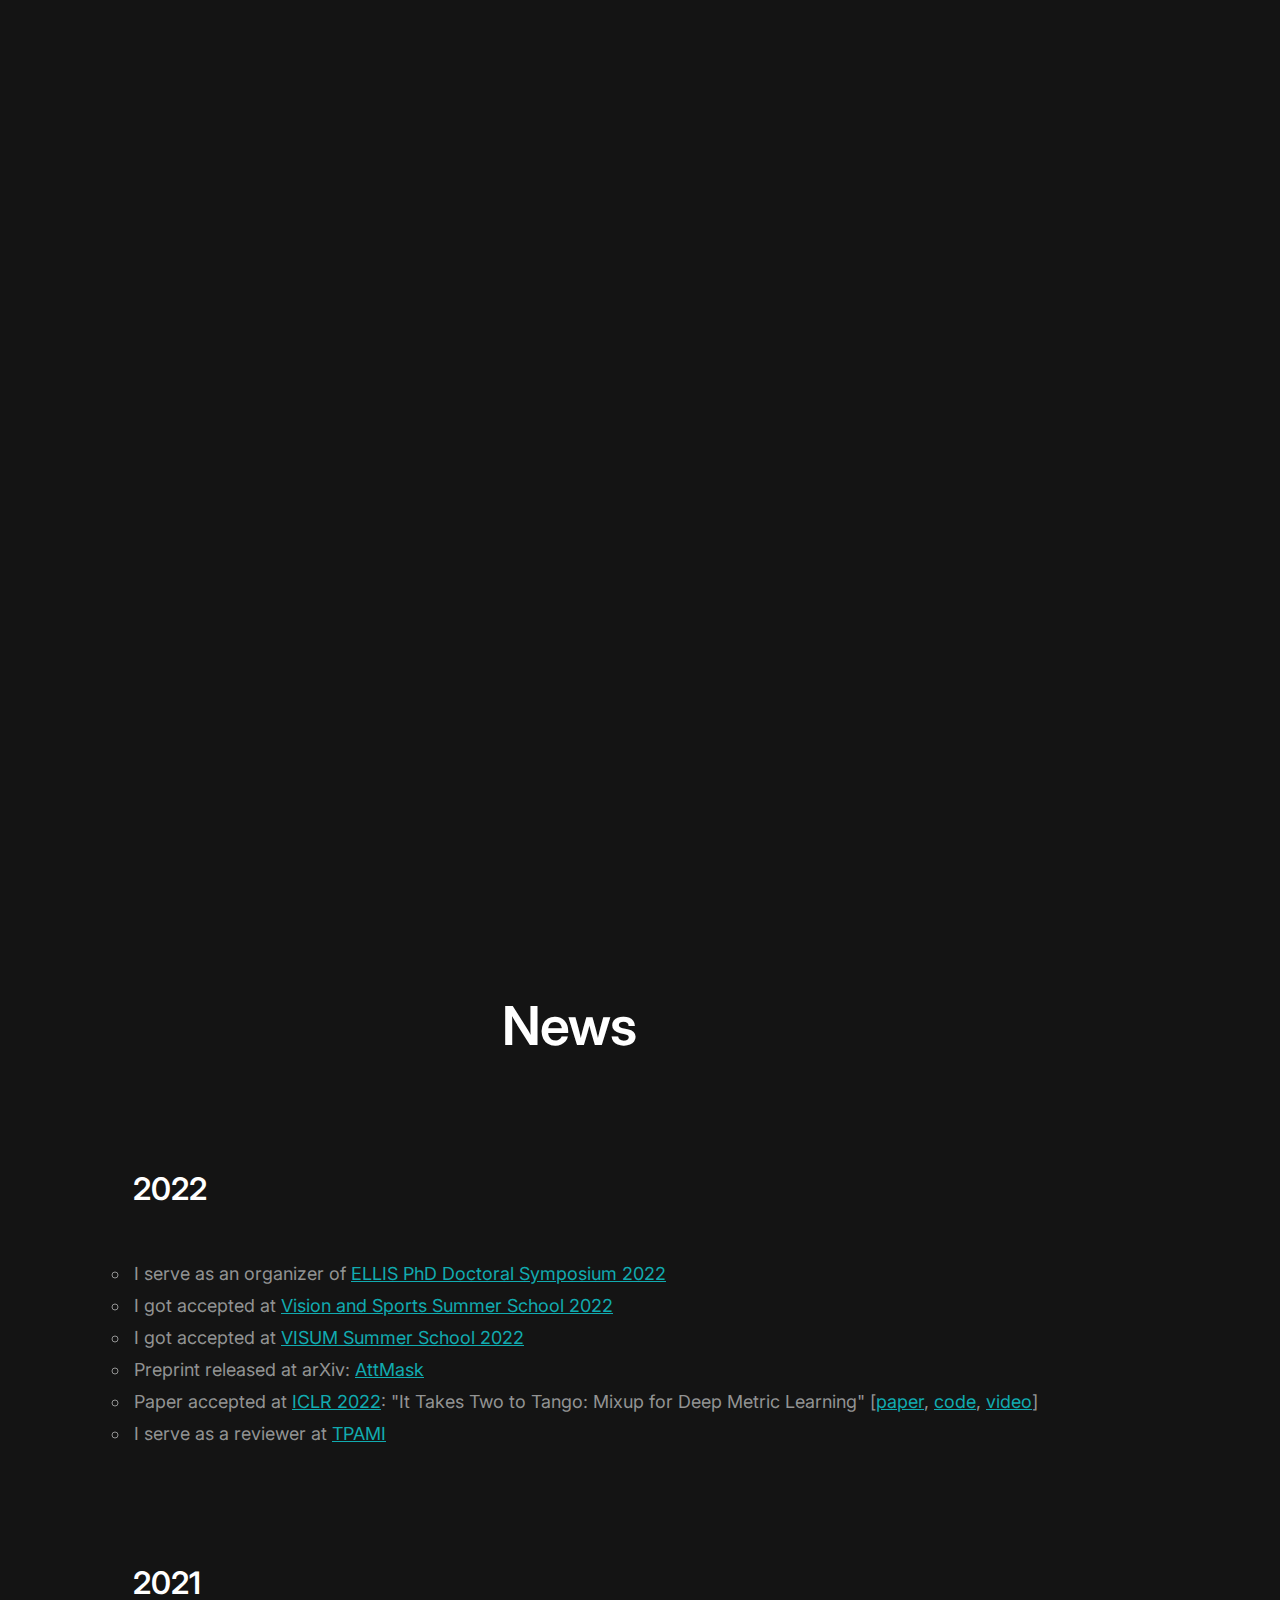
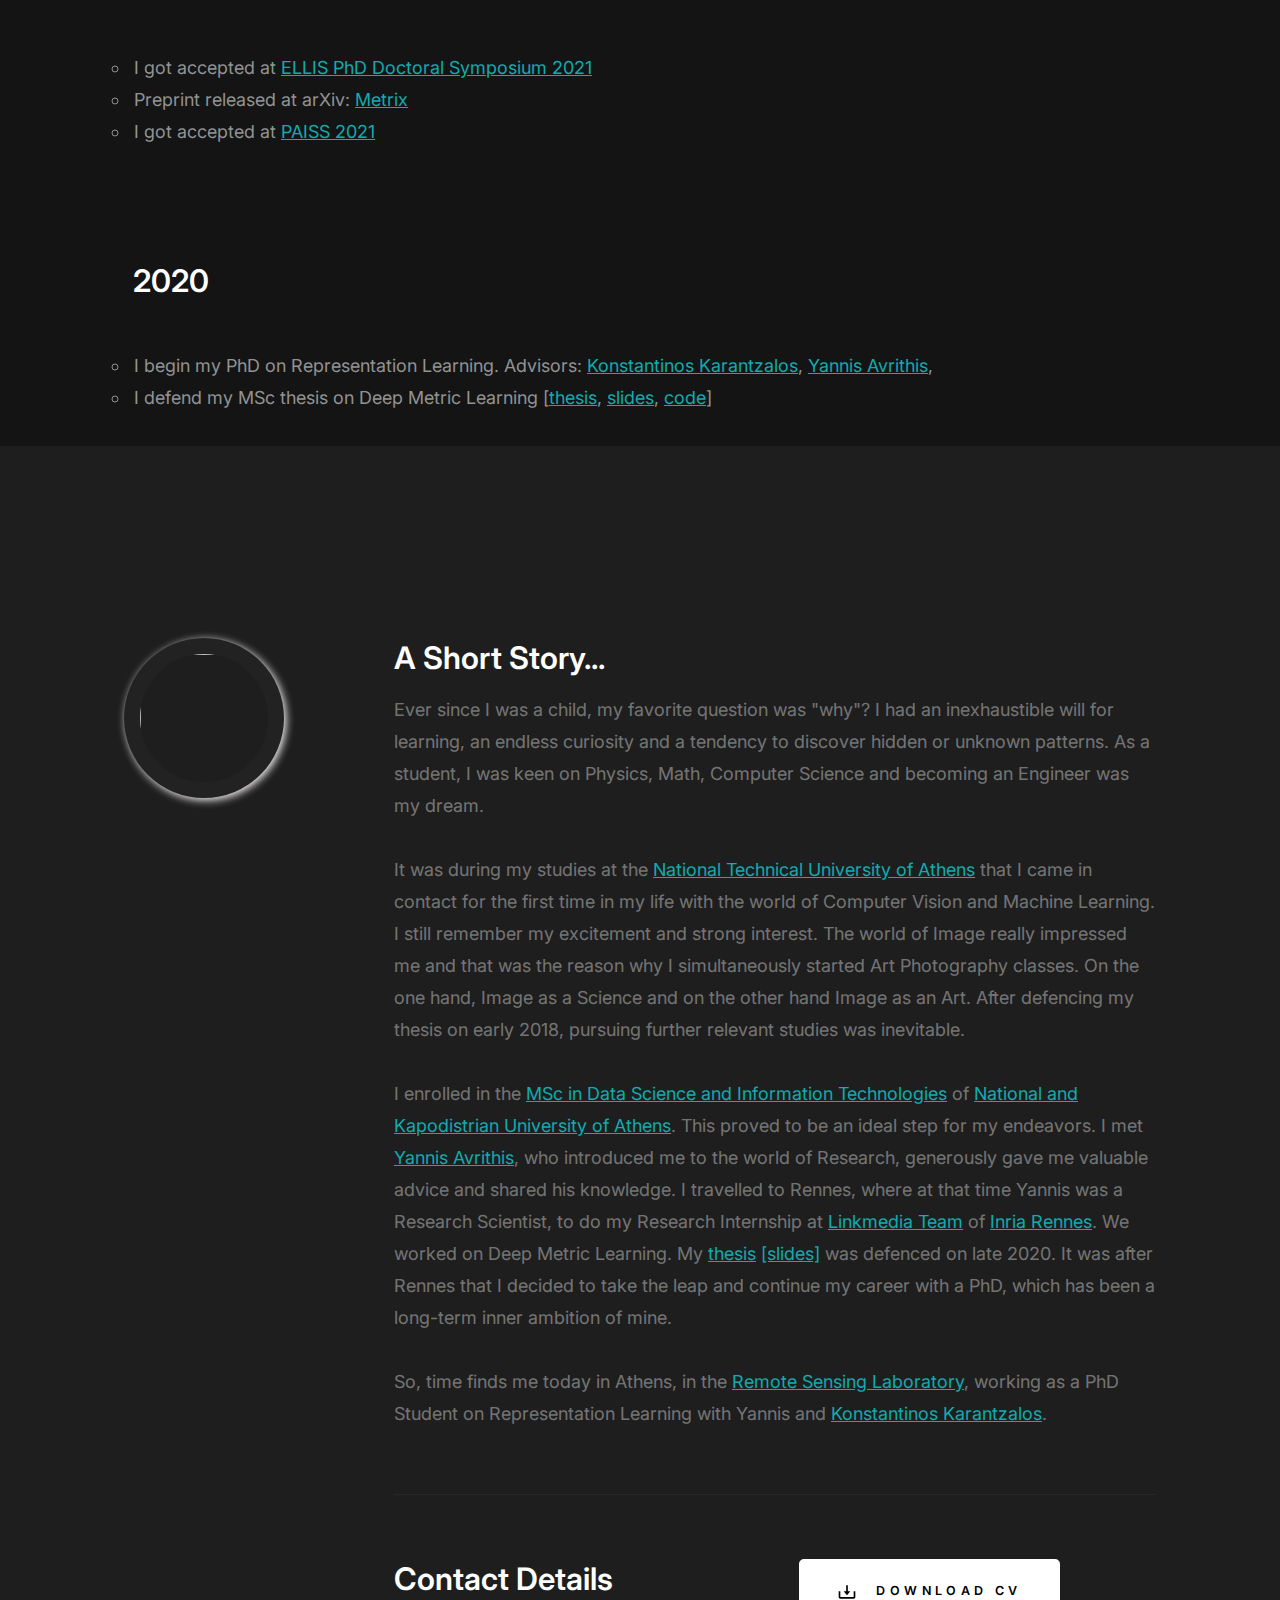
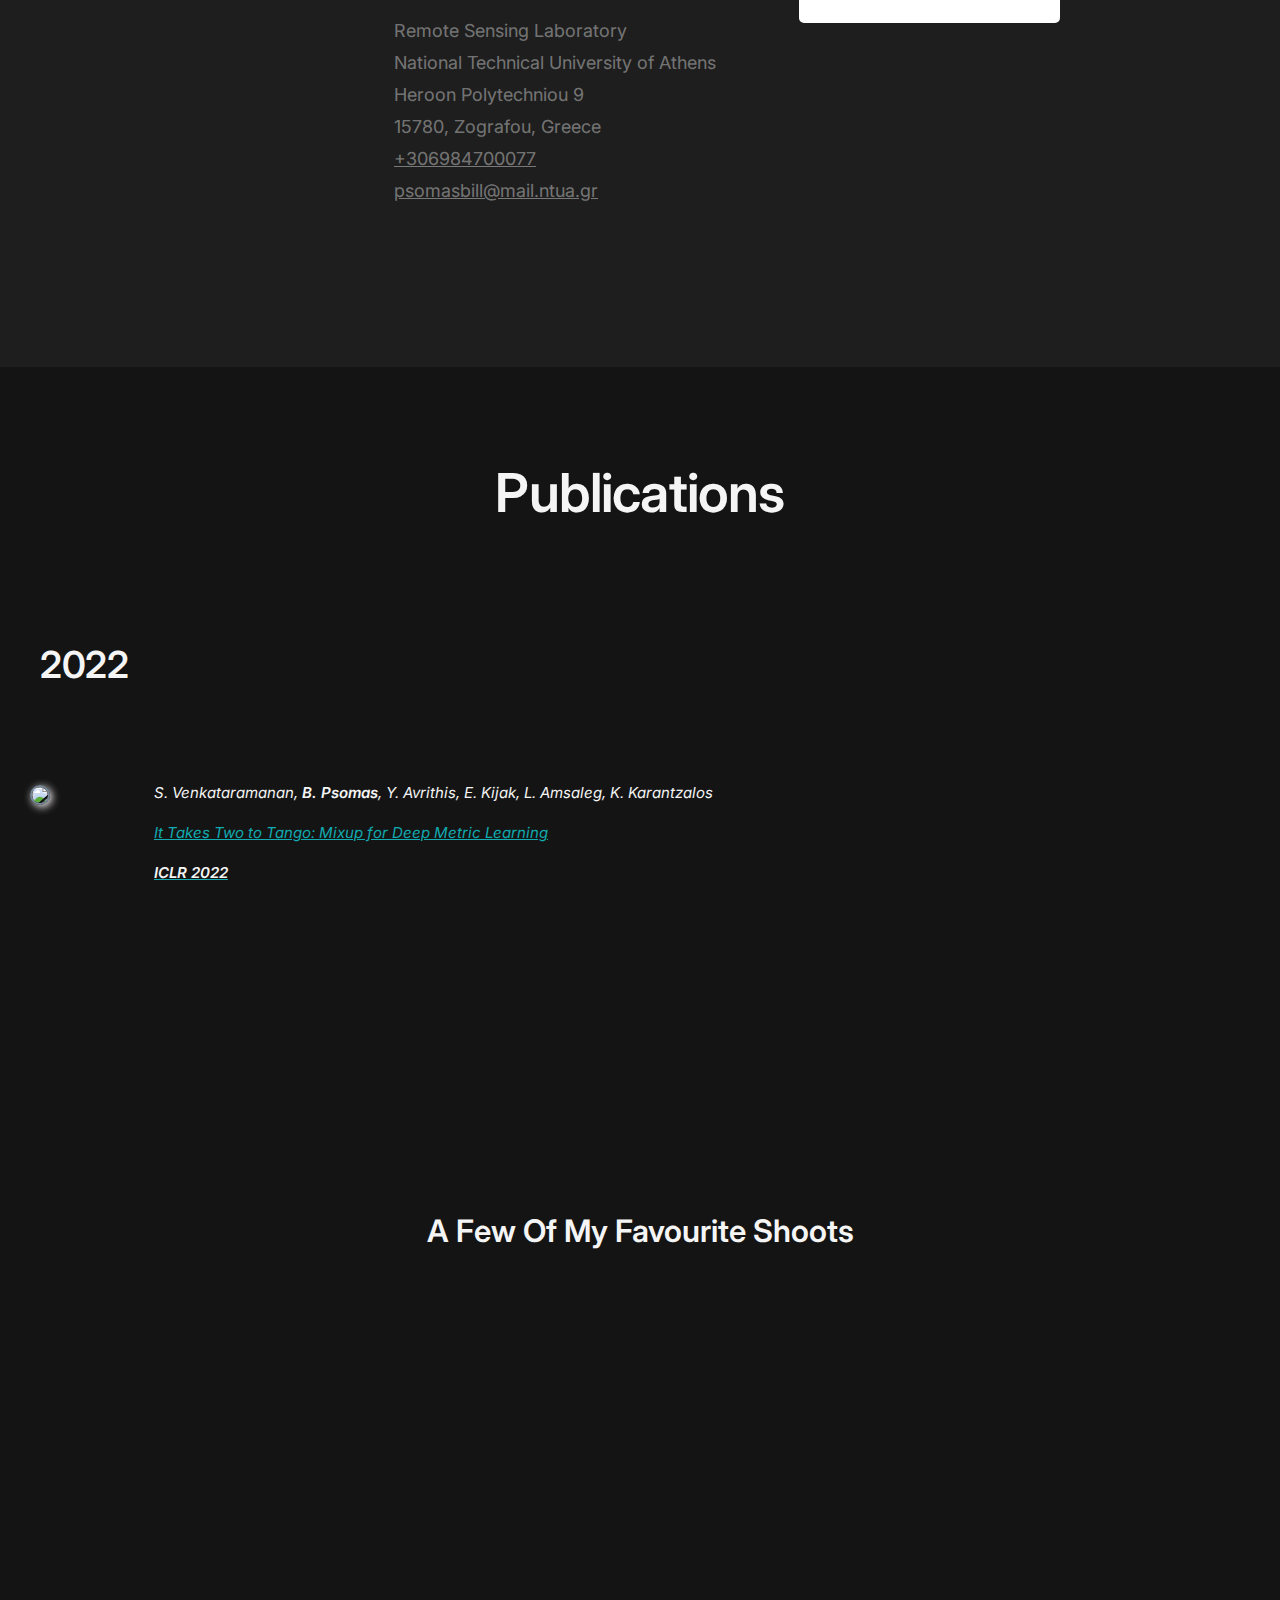
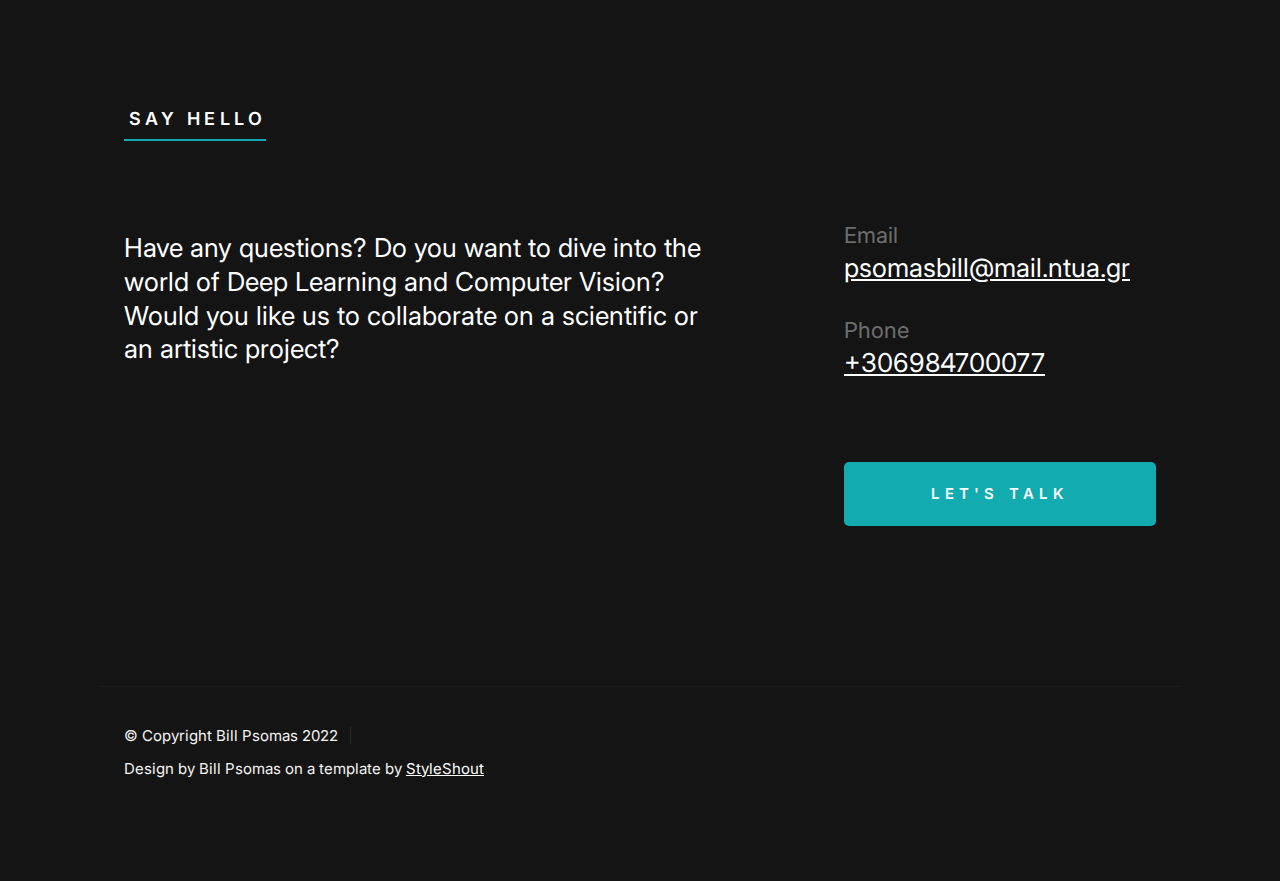
==== commit 92dae031: "update news and pubs" ====
--- a/index.html
+++ b/index.html
@@ -93,8 +93,8 @@
                     <h1>I'm Bill Psomas.</h1>
 
                     <h3>
-                    <span>Deep Learning</span> for <span>Computer Vision</span> Phd Student in National Technical University of Athens. Passionate about <span>photography</span>, <span>music</span>, <span>art</span> and <span>gymnastics</span>. Let's <a class="smoothscroll" href="#about">start scrolling</a>
-                    and learn more <a class="smoothscroll" href="#about">about me</a>.
+                    <span>Deep Learning</span> for <span>Computer Vision</span> Phd Student in National Technical University of Athens. Passionate about <span>photography</span>, <span>music</span>, <span>art</span> and <span>gymnastics</span>. 
+                    Let's start scrolling and learn more <a class="smoothscroll" href="#about">about me</a>.
                     </h3>
 
                     <div class="s-hero__content-social">
@@ -132,23 +132,40 @@
                         <p >
                             <h1 style="color: white; text-align: center;">News</h1>
 
-                            <h2 style="color: white; padding: 4rem;">2022</h2>
-                            <h4>
-                            <ul style="list-style-type: circle; margin-left: 30px;">
-                                <li style="color: white;"><b style="color: white;">Paper accepted at <a href="https://iclr.cc/Conferences/2022" target="_blank" style="color: white;">ICLR 2022</a></b>:  "It Takes Two to Tango: Mixup for Deep Metric Learning" [<a href="https://arxiv.org/abs/2106.04990" target="_blank" style="color: white;">paper</a>]
+                            <h3 style="color: white; padding: 3.3rem;">2022</h3>
+                            <ul style="list-style-type: circle; margin-left: 30px; color: var(--color-gray-7);">
+                                <li>I serve as an organizer of <a href="https://ellisalicante.org/eds2022/">ELLIS PhD Doctoral Symposium 2022</a>
                                 </li>
-                                <!--
-                                <li><b>Co-organizing</b> the <a href="https://meta.wikimedia.org/wiki/Wiki-M3L" target="_blank"><b>Wiki-M3L 2022: Wikipedia and Multi-Modal & Multi-Lingual Research</b></a> workshop at <b><a href="https://iclr.cc/Conferences/2022/" target="_blank">ICLR 2022.</a></b>
+                                <li>I got accepted at <a href="https://cmp.felk.cvut.cz/summerschool2022/">Vision and Sports Summer School 2022</a>
                                 </li>
-
-                                <li><b>Invited talks</b> on <i>Advances in Self-supervised Learning and measuring generalization</i> [<a href="resources/SSL_and_generalization_slides_Kalantidis_Inria_Rennes_January_2022.pdf" target="_blank">slides</a>]:
-                                    <ul style="list-style-type: circle; margin-left: 40px;">
-                                         <li>January 13th, <a href="http://www-linkmedia.irisa.fr/">Inria Rennes</a> (Linkmedia Speaks Science lecture series, virtual)</li>
-                                         <li>January 18th, <a href="https://www.cs.ntua.gr/">National Technical University of Athens</a> (<a href="https://www.ece.ntua.gr/en/article/499" target="_blank">Research Challenges in Computer Science 2022</a>, virtual) [<a href="https://youtu.be/zeRLIZmdXNY?t=5982" target="_blank">video</a>]</li>
-                                     </ul>
+                                <li>I got accepted at <a href="https://visum.inesctec.pt/">VISUM Summer School 2022</a>
                                 </li>
-                                -->
-                            </ul>						
+                                <li>Preprint released at arXiv: <a href="https://arxiv.org/pdf/2203.12719.pdf">AttMask</a>
+                                </li>
+                                <li>Paper accepted at <a href="https://iclr.cc/Conferences/2022" style="color: hsla(182, 82%, 38%, 1);">ICLR 2022</a></b>: "It Takes Two to Tango: Mixup for Deep Metric Learning" [<a href="https://openreview.net/pdf?id=ZKy2X3dgPA" style="color: hsla(182, 82%, 38%, 1);">paper</a>, <a href="https://github.com/billpsomas/Metrix_ICLR22" style="color: hsla(182, 82%, 38%, 1);">code</a>, <a href="https://recorder-v3.slideslive.com/#/share?share=63483&s=9b9d7eb8-8fa0-4aa6-ba95-2be2e1b40025"style="color: hsla(182, 82%, 38%, 1);">video</a>]
+                                </li>
+                                <li>I serve as a reviewer at <a href="https://ieeexplore.ieee.org/xpl/RecentIssue.jsp?punumber=34" style="color: hsla(182, 82%, 38%, 1);">TPAMI</a></b>
+                                </li>
+                            </ul>	
+                            
+                            <h3 style="color: white; padding: 3.3rem;">2021</h3>
+                            <ul style="list-style-type: circle; margin-left: 30px; color: var(--color-gray-7);">
+                            <li>I got accepted at <a href="https://ellisds.eu/">ELLIS PhD Doctoral Symposium 2021</a>
+                            </li>
+                            <li>Preprint released at arXiv: <a href="https://arxiv.org/pdf/2106.04990.pdf">Metrix</a>
+                            </li>
+                            <li>I got accepted at <a href="https://project.inria.fr/paiss/">PAISS 2021</a>
+                            </li>
+                            </ul>
+                            
+                            <h3 style="color: white; padding: 3.3rem;">2020</h3>
+                            <ul style="list-style-type: circle; margin-left: 30px; color: var(--color-gray-7);">
+                                <li>I begin my PhD on Representation Learning. Advisors: <a href="http://users.ntua.gr/karank/">Konstantinos Karantzalos</a>, <a href="https://avrithis.net">Yannis Avrithis</a>, 
+                                </li>
+                                <li>I defend my MSc thesis on Deep Metric Learning [<a href="Psomas_2020_Metric_Learning_A_Deep_Dive.pdf" style="color: hsla(182, 82%, 38%, 1);">thesis</a>, <a href="Psomas_and_Avrithis_Metric_Learning_A_Deep_Dive.pdf" style="color: hsla(182, 82%, 38%, 1);">slides</a>, <a href="https://github.com/billpsomas/Deep_Metric_Learning_Pytorch"style="color: hsla(182, 82%, 38%, 1);">code</a>]
+                                </li>
+                            
+                            </ul>
                         </p>
                     </div>
                 </div>
@@ -164,20 +181,26 @@
             <div class="column large-9 tab-12 s-about__content">
                 <h3>A Short Story...</h3>
                 <p>
-                Ever since I was a child, my favorite question was 'why'? I had an
+                Ever since I was a child, my favorite question was "why"? I had an
                 inexhaustible will for learning, an endless <span>curiosity</span> and a tendency
-                to discover hidden or unknown <span>patterns</span>. As a student, I was keen on Physics, Math, Computer Science and becoming an Engineer was a dream that was about to become true some years later. 
+                to discover hidden or unknown <span>patterns</span>. 
+                As a student, I was keen on Physics, Math, Computer Science and becoming an Engineer was my dream.
                 </p>
                 <p>
                 It was during my studies at the <a href="https://www.ntua.gr/en/">National Technical University of Athens</a>
                 that I came in contact for the first time in my life with the
-                world of Computer Vision and Machine Learning. I still remember my excitement and strong interest. The world of Image really impressed me and that was the reason why I simultaneously started Art Photography classes. On the one hand, Image as a Science and on the other hand Image as an Art. After defencing my thesis, pursuing further relevant studies was inevitable.
+                world of Computer Vision and Machine Learning. I still remember my excitement and strong interest. The world of Image really impressed me and that was the reason why I simultaneously started Art Photography classes. On the one hand, Image as a Science and on the other hand Image as an Art. After defencing my thesis on early 2018, pursuing further relevant studies was inevitable.
                 </p>
                 <p>
                 I enrolled in the <a href="http://dsit.di.uoa.gr/">MSc in Data Science and Information Technologies</a>
-                of <a href="https://en.uoa.gr/">National and Kapodistrian University of Athens</a>. This proved to be an ideal step for my research and professional endeavors. Through this I met <a href="https://avrithis.net">Yannis Avrithis</a>, who really inspired me to take the leap and continue my academic career with a doctorate, which has been a long-term ambition of mine. Apart from that, Yannis introduced me to the world of Research, generously gave me valuable advice and shared his knowledge. My <a href="Psomas_2020_Metric_Learning_A_Deep_Dive.pdf">thesis</a> <a href="Psomas_and_Avrithis_Metric_Learning_A_Deep_Dive.pdf">[slides]</a> on Deep Metric Learning, supervised by him, was defenced on late 2020.
+                of <a href="https://en.uoa.gr/">National and Kapodistrian University of Athens</a>. 
+                This proved to be an ideal step for my endeavors. 
+                I met <a href="https://avrithis.net">Yannis Avrithis</a>, who introduced me to the world of Research, generously gave me valuable advice and shared his knowledge.
+                I travelled to Rennes, where at that time Yannis was a Research Scientist, to do my Research Internship at <a href="https://www.inria.fr/en/linkmedia">Linkmedia Team</a> of <a href="https://www.inria.fr/en/inria-centre-rennes-university">Inria Rennes</a>. 
+                We worked on Deep Metric Learning. My <a href="Psomas_2020_Metric_Learning_A_Deep_Dive.pdf">thesis</a> <a href="Psomas_and_Avrithis_Metric_Learning_A_Deep_Dive.pdf">[slides]</a> was defenced on late 2020.
+                It was after Rennes that I decided to take the leap and continue my career with a PhD, which has been a long-term inner ambition of mine.
                 </p>
-                So, time finds me today in Athens, in the <a href="http://www.survey.ntua.gr/en/departments/topo/topo-labs/rslab">Remote Sensing Laboratory</a>, working as a PhD Student on Incremetal Learning with Yannis and <a href="http://users.ntua.gr/karank/">Konstantinos Karantzalos</a>. 
+                So, time finds me today in Athens, in the <a href="http://www.survey.ntua.gr/en/departments/topo/topo-labs/rslab">Remote Sensing Laboratory</a>, working as a PhD Student on Representation Learning with Yannis and <a href="http://users.ntua.gr/karank/">Konstantinos Karantzalos</a>. 
                 </p>
 
                 <hr>
@@ -210,11 +233,13 @@
 
     <!-- publications
     ================================================== -->
-    <section >
+    <section id="pubs">
         <div class="container">
                 <div class="publications">
                     <h1>Publications</h1>
                     <p>
+                    
+                    
                     <h2>2022</h2>
                     <div class="publication" >
                         <p >
@@ -230,20 +255,7 @@
                         </p>
                     </div>
 
-                    <h2>2021</h2>
-                    <div class="publication" >
-                        <p >
-                            <img src="images/pubs/metrix.png" >
-                        </p>
-                        <p>
-                        <ul>
-                            <li>S. Venkataramanan, <b>B. Psomas</b>, Y. Avrithis, E. Kijak, L. Amsaleg, K. Karantzalos<br>
-                            <a href="https://arxiv.org/abs/2106.04990" target="_blank"> It Takes Two to Tango: Mixup for Deep Metric Learning </a><br>
-                            <a href="https://iclr.cc/Conferences/2022/" target="_blank"><b>ICLR 2022</b></a>&emsp;
-                            <!-- <a target="_blank" href="https://github.com/naver/FIRe">[code]</a></li> -->
-                        </ul>
-                        </p>
-                    </div>
+                    
                     <br/>
                 </p>
             </div>
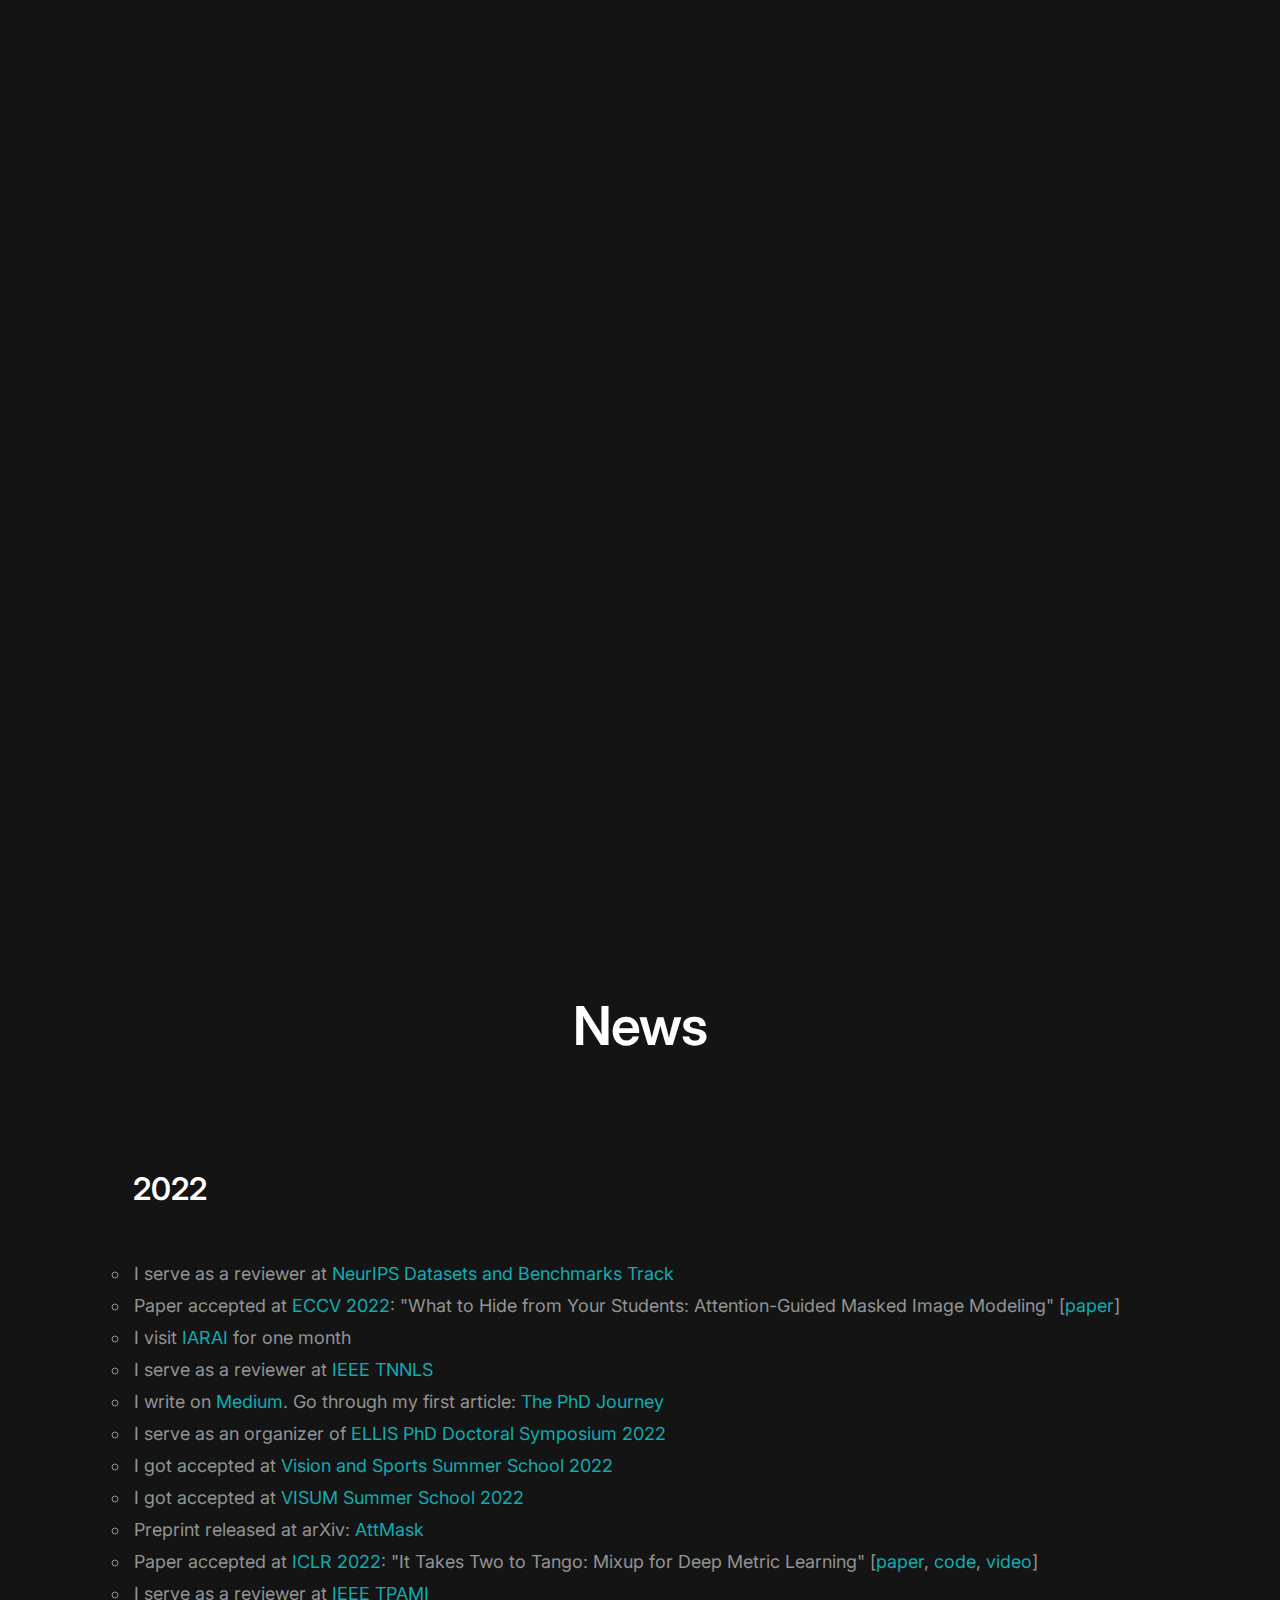
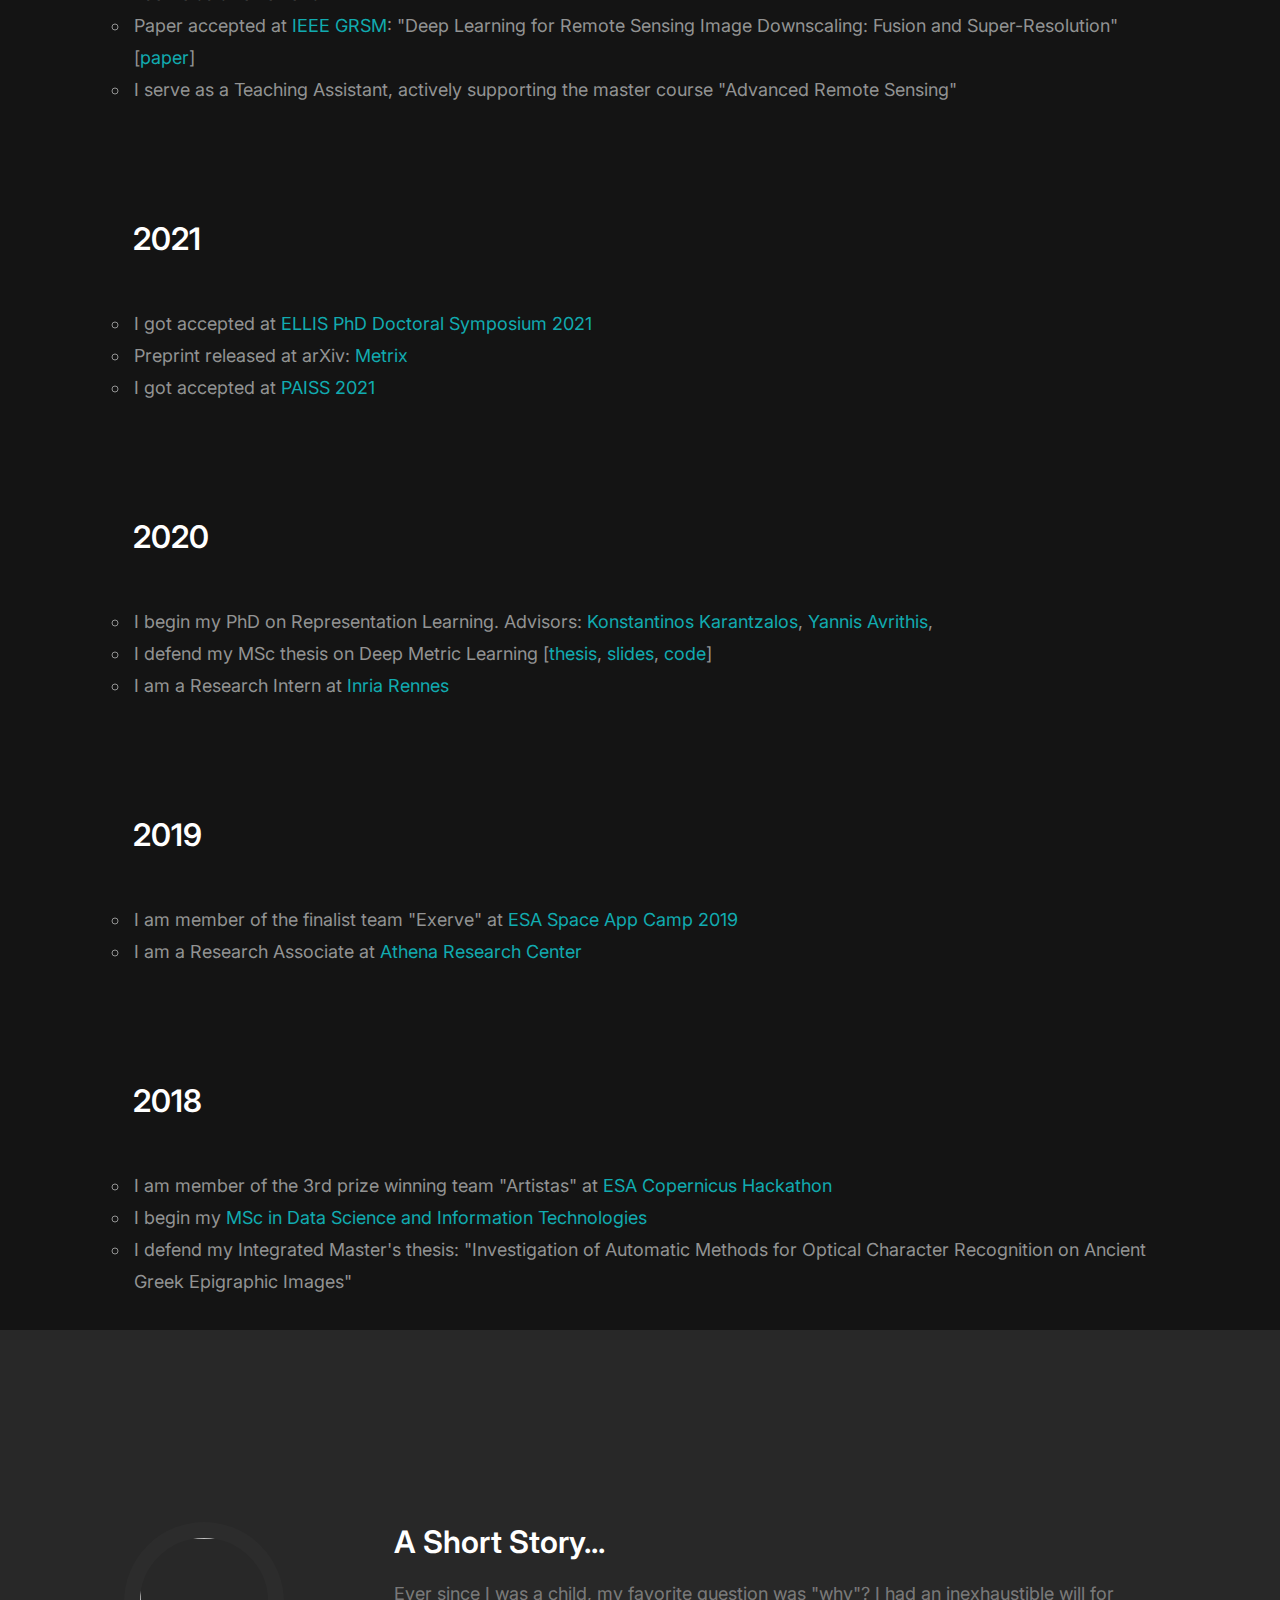
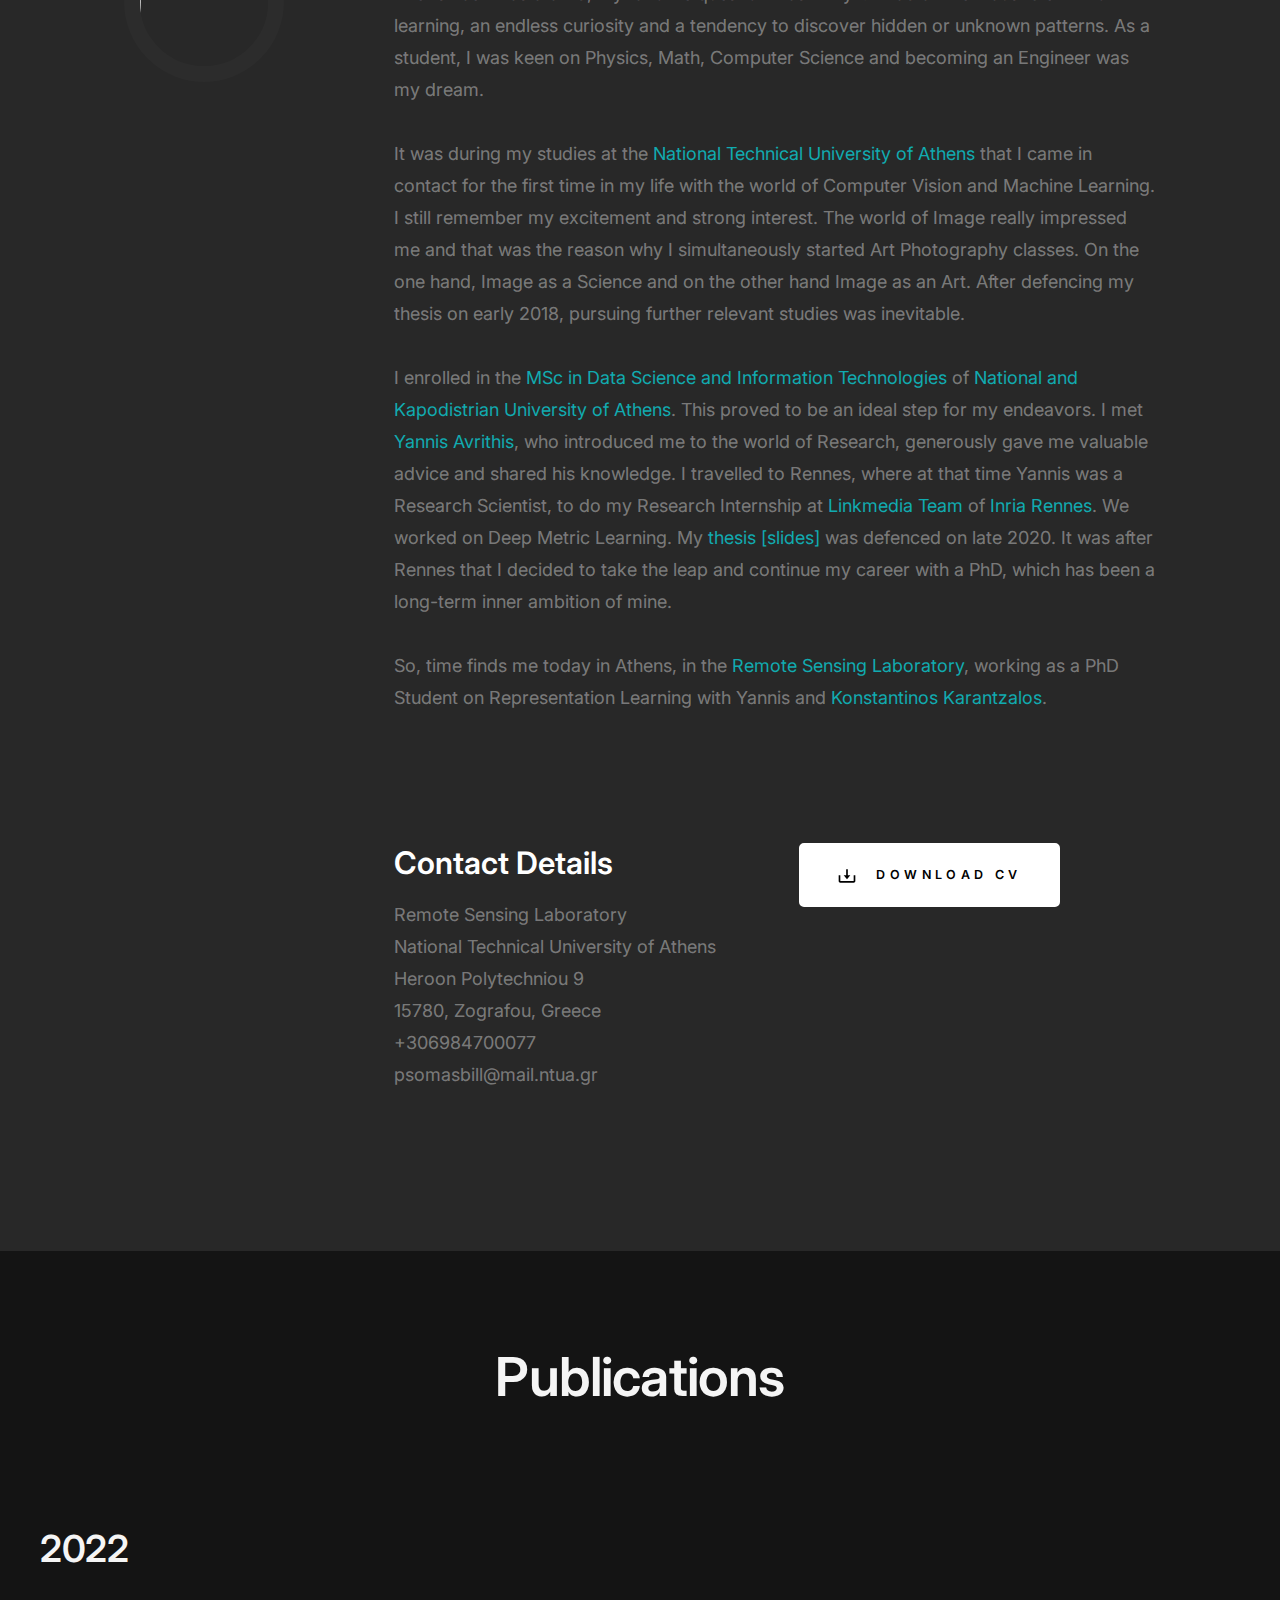
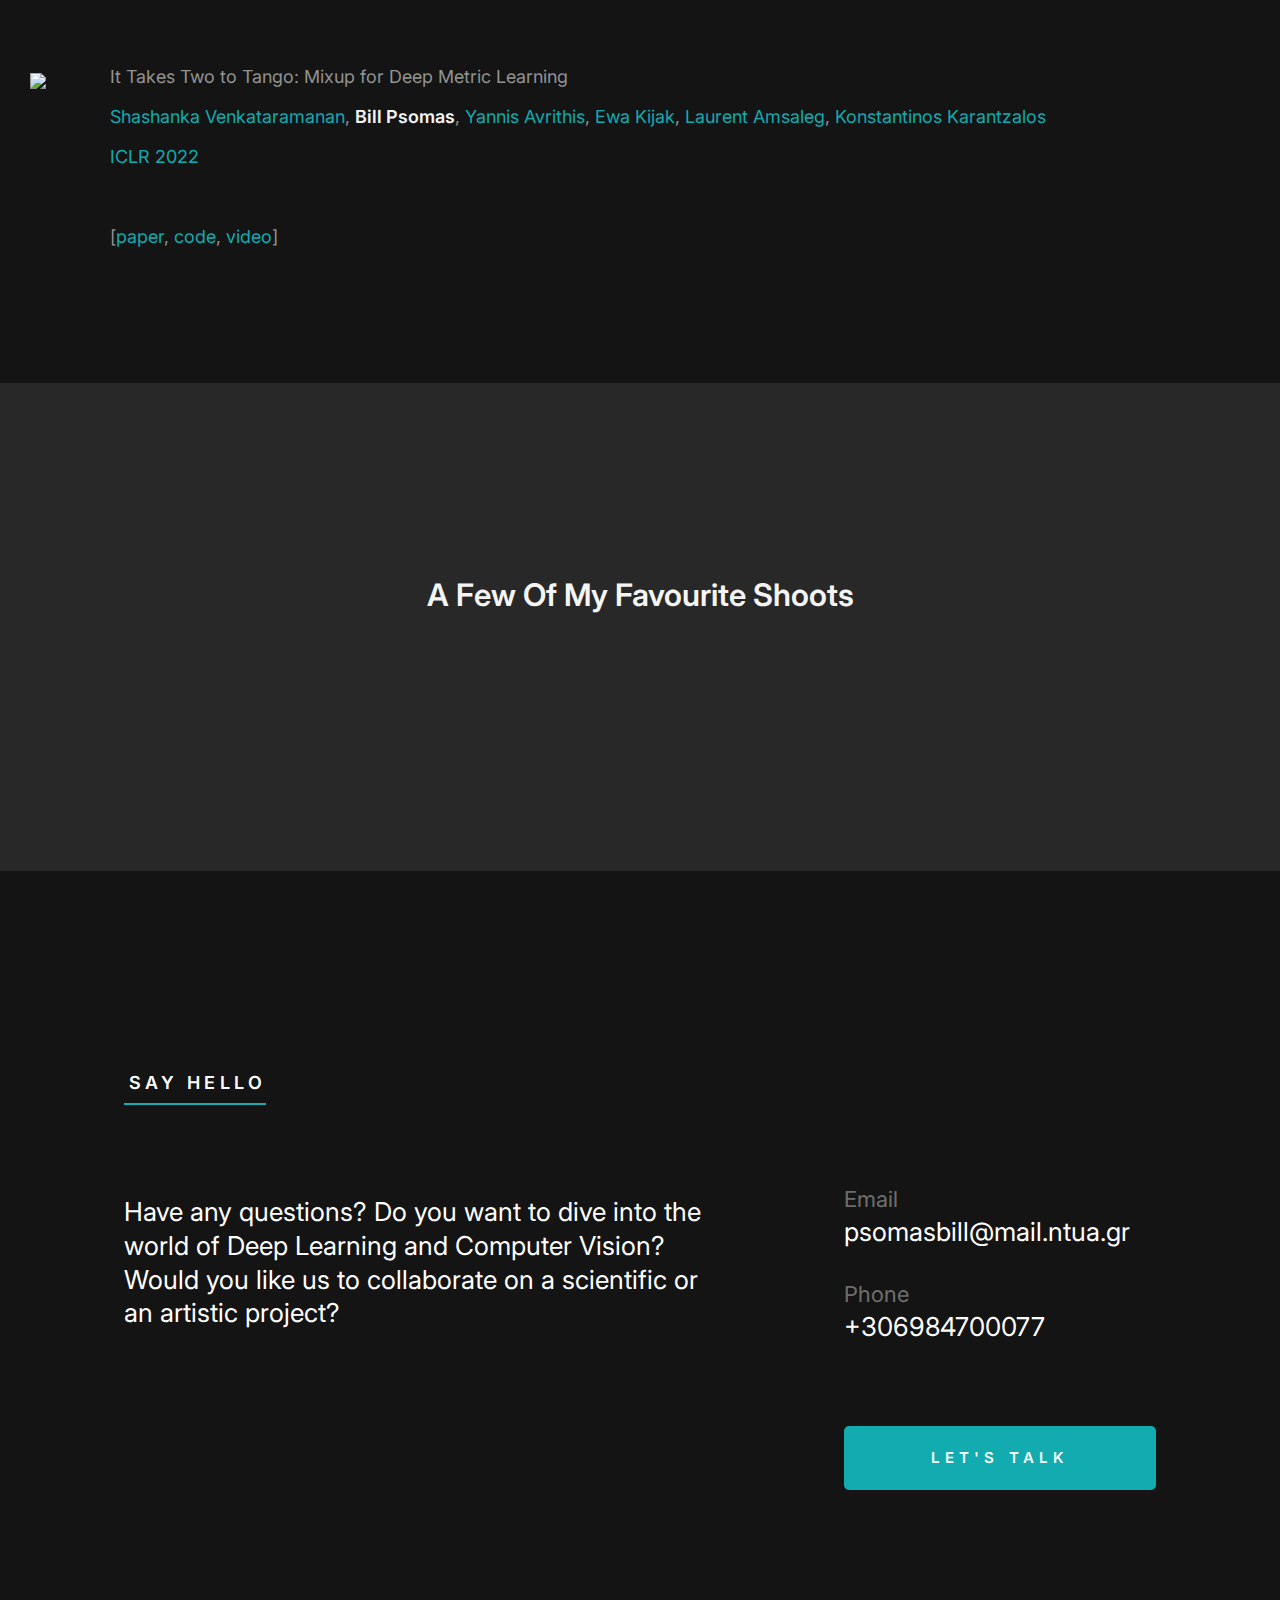
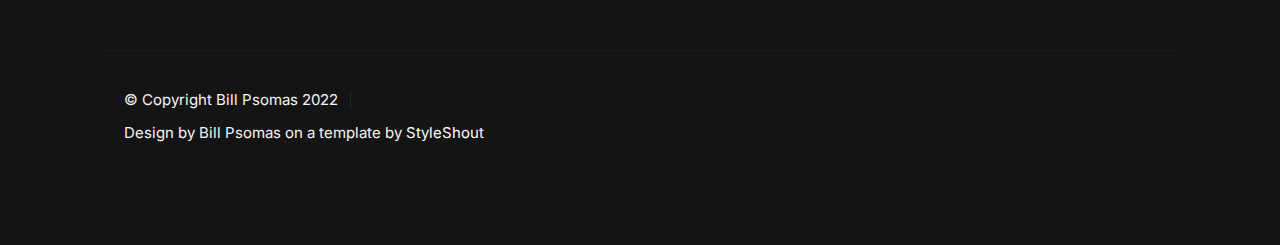
==== commit 8ef9d928: "update" ====
--- a/index.html
+++ b/index.html
@@ -134,6 +134,17 @@
 
                             <h3 style="color: white; padding: 3.3rem;">2022</h3>
                             <ul style="list-style-type: circle; margin-left: 30px; color: var(--color-gray-7);">
+                                <li>I serve as a reviewer at <a href="https://neurips.cc/Conferences/2022/CallForDatasetsBenchmarks" style="color: hsla(182, 82%, 38%, 1);">NeurIPS Datasets and Benchmarks Track</a></b>
+                                </li>
+                                <li>Paper accepted at <a href="https://eccv2022.ecva.net/" style="color: hsla(182, 82%, 38%, 1);">ECCV 2022</a></b>: "What to Hide from Your Students: Attention-Guided
+                                    Masked Image Modeling" [<a href="https://arxiv.org/pdf/2203.12719.pdf" style="color: hsla(182, 82%, 38%, 1);">paper</a>]
+                                </li>
+                                <li>I visit <a href="https://https://www.iarai.ac.at/" style="color: hsla(182, 82%, 38%, 1);">IARAI</a> for one month</b>
+                                </li>
+                                <li>I serve as a reviewer at <a href="https://ieeexplore.ieee.org/xpl/RecentIssue.jsp?punumber=5962385" style="color: hsla(182, 82%, 38%, 1);">IEEE TNNLS</a></b>
+                                </li>
+                                <li>I write on <a href="https://medium.com/">Medium</a>. Go through my first article: <a href="https://medium.com/p/1233e6378d2">The PhD Journey</a>
+                                </li>
                                 <li>I serve as an organizer of <a href="https://ellisalicante.org/eds2022/">ELLIS PhD Doctoral Symposium 2022</a>
                                 </li>
                                 <li>I got accepted at <a href="https://cmp.felk.cvut.cz/summerschool2022/">Vision and Sports Summer School 2022</a>
@@ -144,7 +155,11 @@
                                 </li>
                                 <li>Paper accepted at <a href="https://iclr.cc/Conferences/2022" style="color: hsla(182, 82%, 38%, 1);">ICLR 2022</a></b>: "It Takes Two to Tango: Mixup for Deep Metric Learning" [<a href="https://openreview.net/pdf?id=ZKy2X3dgPA" style="color: hsla(182, 82%, 38%, 1);">paper</a>, <a href="https://github.com/billpsomas/Metrix_ICLR22" style="color: hsla(182, 82%, 38%, 1);">code</a>, <a href="https://recorder-v3.slideslive.com/#/share?share=63483&s=9b9d7eb8-8fa0-4aa6-ba95-2be2e1b40025"style="color: hsla(182, 82%, 38%, 1);">video</a>]
                                 </li>
-                                <li>I serve as a reviewer at <a href="https://ieeexplore.ieee.org/xpl/RecentIssue.jsp?punumber=34" style="color: hsla(182, 82%, 38%, 1);">TPAMI</a></b>
+                                <li>I serve as a reviewer at <a href="https://ieeexplore.ieee.org/xpl/RecentIssue.jsp?punumber=34" style="color: hsla(182, 82%, 38%, 1);">IEEE TPAMI</a></b>
+                                </li>
+                                <li>Paper accepted at <a href="https://ieeexplore.ieee.org/xpl/RecentIssue.jsp?punumber=6245518" style="color: hsla(182, 82%, 38%, 1);">IEEE GRSM</a></b>: "Deep Learning for Remote Sensing Image Downscaling: Fusion and Super-Resolution" [<a href="Spatial_Resolution_Enhancement___A_review___IEEE_GRS_Magazine.pdf" style="color: hsla(182, 82%, 38%, 1);">paper</a>]
+                                </li>
+                                <li>I serve as a Teaching Assistant, actively supporting the master course "Advanced Remote Sensing"
                                 </li>
                             </ul>	
                             
@@ -164,6 +179,26 @@
                                 </li>
                                 <li>I defend my MSc thesis on Deep Metric Learning [<a href="Psomas_2020_Metric_Learning_A_Deep_Dive.pdf" style="color: hsla(182, 82%, 38%, 1);">thesis</a>, <a href="Psomas_and_Avrithis_Metric_Learning_A_Deep_Dive.pdf" style="color: hsla(182, 82%, 38%, 1);">slides</a>, <a href="https://github.com/billpsomas/Deep_Metric_Learning_Pytorch"style="color: hsla(182, 82%, 38%, 1);">code</a>]
                                 </li>
+                                <li>I am a Research Intern at <a href="https://www.inria.fr/en/inria-centre-rennes-university">Inria Rennes</a>
+                                </li>
+                            </ul>
+
+                            <h3 style="color: white; padding: 3.3rem;">2019</h3>
+                            <ul style="list-style-type: circle; margin-left: 30px; color: var(--color-gray-7);">
+                            <li>I am member of the finalist team "Exerve" at <a href="https://www.esa.int/ESA_Multimedia/Images/2019/09/The_participants_of_the_2019_Space_App_Camp">ESA Space App Camp 2019</a>
+                            </li>
+                            <li>I am a Research Associate at <a href="https://www.athenarc.gr/en">Athena Research Center</a>
+                            </li>
+                            </ul>
+
+                            <h3 style="color: white; padding: 3.3rem;">2018</h3>
+                            <ul style="list-style-type: circle; margin-left: 30px; color: var(--color-gray-7);">
+                                <li>I am member of the 3rd prize winning team "Artistas" at <a href="https://www.copernicus.eu/en/copernicus-hackathon-athens">ESA Copernicus Hackathon</a>
+                                </li>
+                                <li>I begin my <a href="http://dsit.di.uoa.gr/">MSc in Data Science and Information Technologies</a>
+                                </li>
+                                <li>I defend my Integrated Master's thesis: "Investigation of Automatic Methods for Optical Character Recognition on Ancient Greek Epigraphic Images"
+                                </li>
                             
                             </ul>
                         </p>
@@ -172,7 +207,7 @@
 
     <!-- about
     ================================================== -->
-    <section id="about" class="s-about target-section">
+    <section id="about" class="s-about target-section" style="background-color: var(--color-gray-16)">
 
         <div class="row">
             <div class="column large-3 tab-12">
@@ -247,10 +282,10 @@
                         </p>
                         <p>
                         <ul>
-                            <li>S. Venkataramanan, <b>B. Psomas</b>, Y. Avrithis, E. Kijak, L. Amsaleg, K. Karantzalos<br>
-                            <a href="https://arxiv.org/abs/2106.04990" target="_blank"> It Takes Two to Tango: Mixup for Deep Metric Learning </a><br>
-                            <a href="https://iclr.cc/Conferences/2022/" target="_blank"><b>ICLR 2022</b></a>&emsp;
-                            <!-- <a target="_blank" href="https://github.com/naver/FIRe">[code]</a></li> -->
+                            <li>It Takes Two to Tango: Mixup for Deep Metric Learning<br>
+                            <a href="https://shashankvkt.github.io/">Shashanka Venkataramanan</a>, <b>Bill Psomas</b>, <a href="https://avrithis.net">Yannis Avrithis</a>, <a href="http://people.irisa.fr/Ewa.Kijak/">Ewa Kijak</a>, <a href="http://people.rennes.inria.fr/Laurent.Amsaleg/">Laurent Amsaleg</a>, <a href="http://users.ntua.gr/karank/">Konstantinos Karantzalos</a><br>
+                            <a href="https://iclr.cc/Conferences/2022/">ICLR 2022</a>&emsp;<br><br>
+                            [<a href="https://openreview.net/pdf?id=ZKy2X3dgPA" style="color: hsla(182, 82%, 38%, 1);">paper</a>, <a href="https://github.com/billpsomas/Metrix_ICLR22" style="color: hsla(182, 82%, 38%, 1);">code</a>, <a href="https://recorder-v3.slideslive.com/#/share?share=63483&s=9b9d7eb8-8fa0-4aa6-ba95-2be2e1b40025"style="color: hsla(182, 82%, 38%, 1);">video</a>]</li>
                         </ul>
                         </p>
                     </div>
@@ -428,7 +463,7 @@
 
     <!-- portfolio
     ================================================== -->
-    <section id="portfolio" class="s-portfolio target-section">
+    <section id="portfolio" class="s-portfolio target-section" style="background-color: var(--color-gray-16)">
 
         <div class="row s-portfolio__header">
             <div class="column large-12">
--- a/css/styles.css
+++ b/css/styles.css
@@ -1908,21 +1908,23 @@
 }
 .publication>ul{
     list-style: none;
-    margin-left: 10rem;
+    margin-left: 6rem;
     line-height: 4rem;
 }
 .publication>ul>li{
-    font-size: 1.5rem;
-    font-style: italic;
+    color: var(--color-gray-7);
+    font-size: 1.8rem;
+    font-style: normal;
+    font-family: var(--font-1);
 }
 a{
-    text-decoration: underline;
-    font: size 1.5rem;
+    font: size 1.8rem;
+    font-family: var(--font-1);
 }
 img{
-    border: 2px solid lightslategray;
+    /*border: 2px solid lightslategray;
     border-radius: 10px;
-    box-shadow: 2px 2px 8px #fdf8f8;
+    box-shadow: 2px 2px 8px #fdf8f8; */
 }
 ul li {
     padding-left: .4rem;
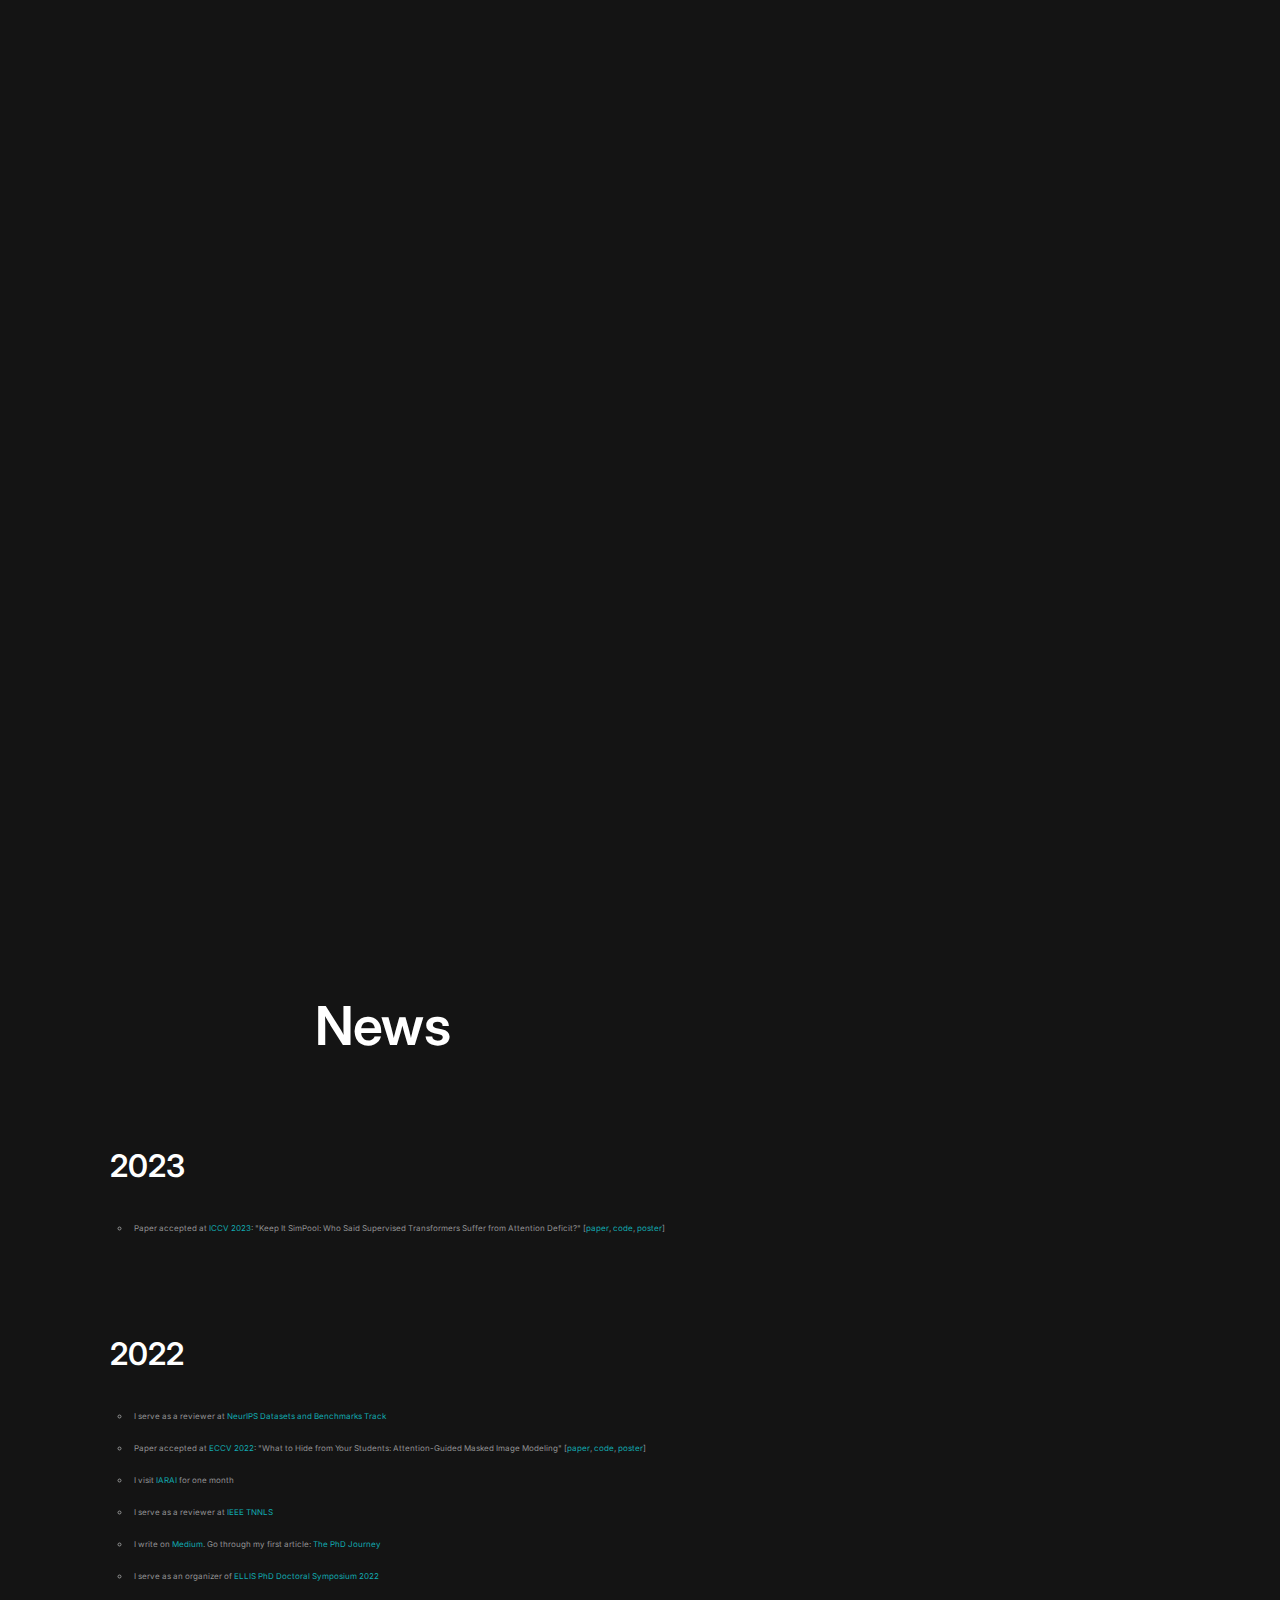
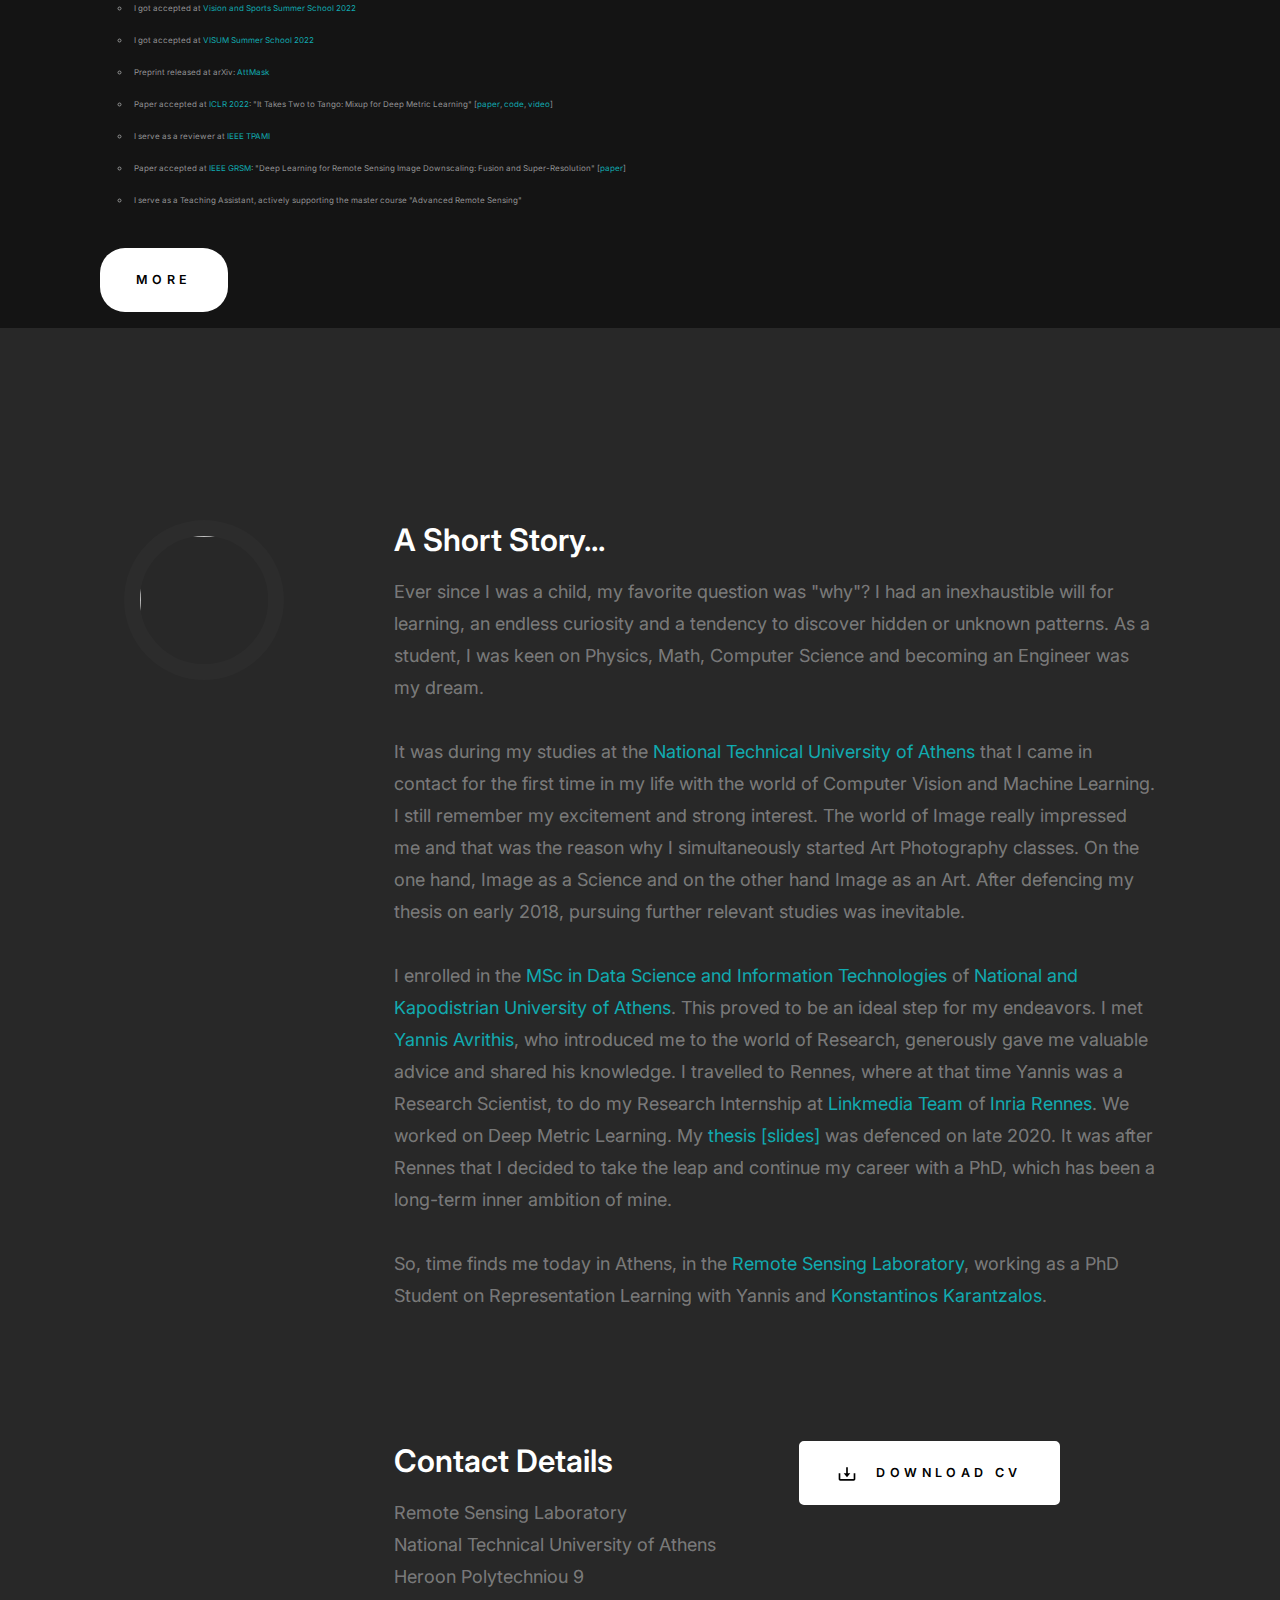
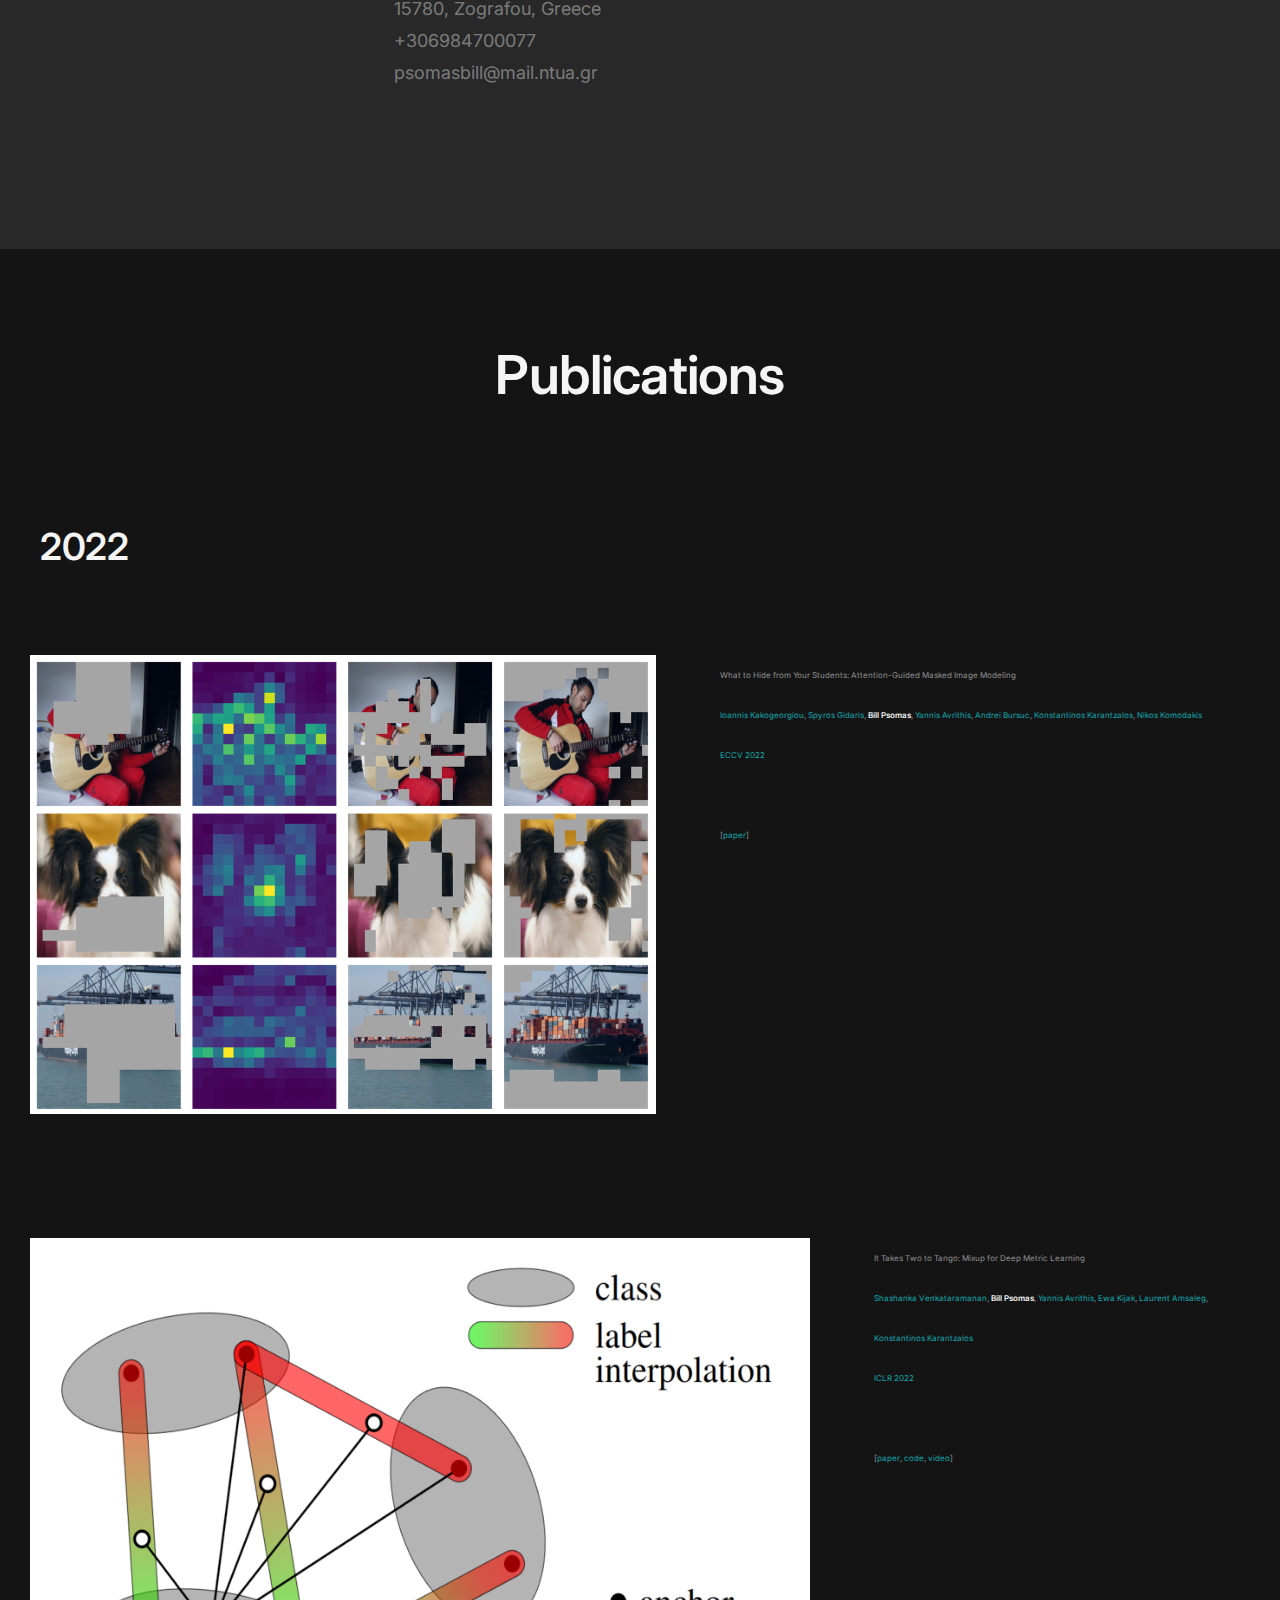
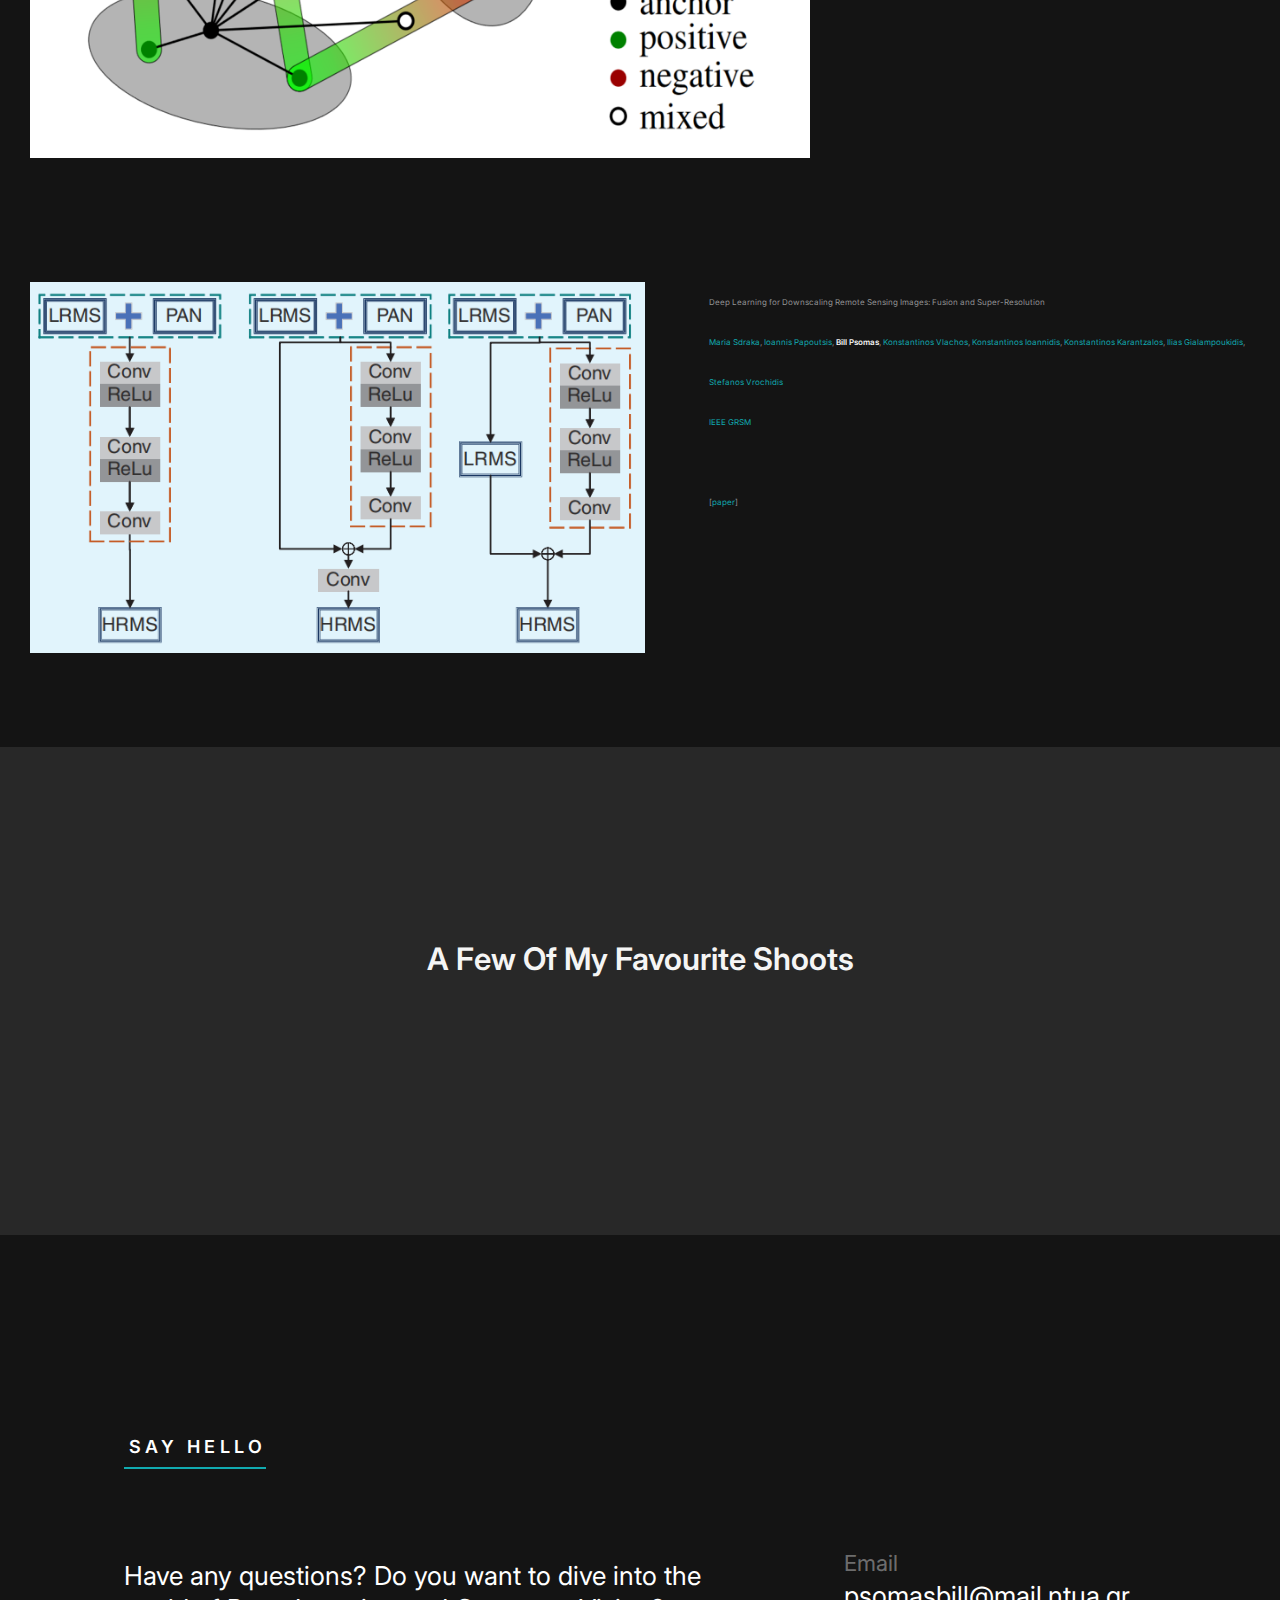
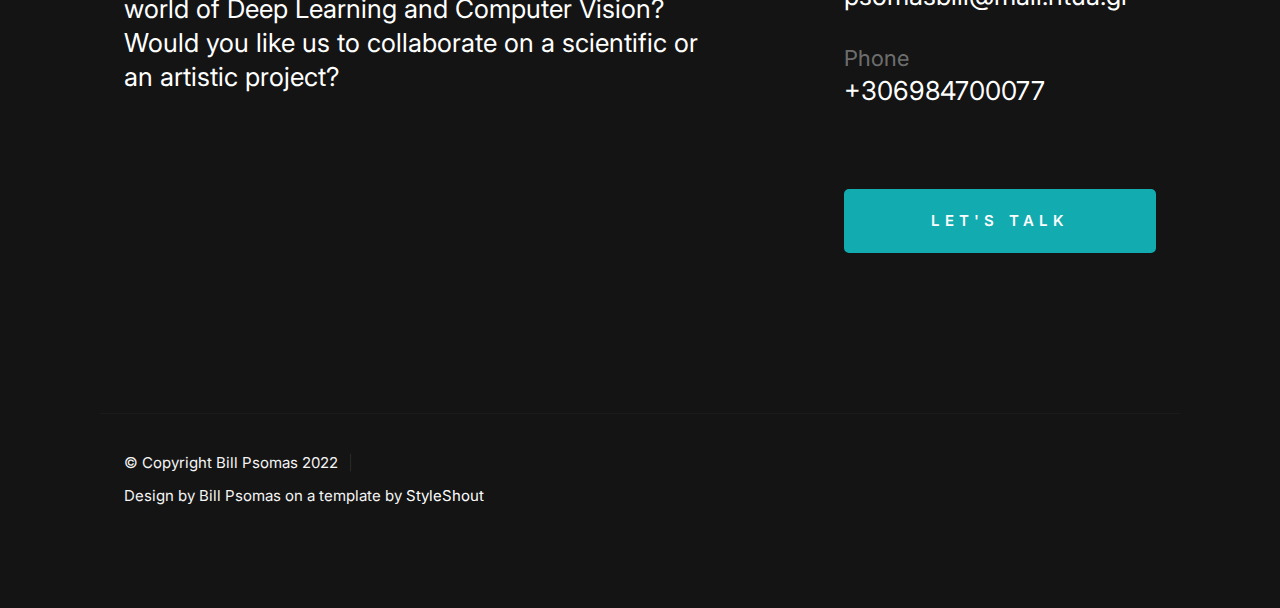
==== commit ccc2d6d1: "updates" ====
--- a/index.html
+++ b/index.html
@@ -1,970 +1,1057 @@
-<!DOCTYPE html>
-<html class="no-js" lang="en">
-<head>
-
-    <!-- global site tag (gtag.js) - google Analytics -->
-    <script async src="https://www.googletagmanager.com/gtag/js?id=G-2W9MZYQWE9"></script>
-    <script>
-    window.dataLayer = window.dataLayer || [];
-    function gtag(){dataLayer.push(arguments);}
-    gtag('js', new Date());
-
-    gtag('config', 'G-2W9MZYQWE9');
-    </script>
-
-    <!--- basic page needs
-    ================================================== -->
-    <meta charset="utf-8">
-    <title>Bill Psomas</title>
-    <meta name="description" content="">
-    <meta name="author" content="">
-
-    <!-- mobile specific metas
-    ================================================== -->
-    <meta name="viewport" content="width=device-width, initial-scale=1">
-
-    <!-- CSS
-    ================================================== -->
-    <link rel="stylesheet" href="css/styles.css">
-    <link rel="stylesheet" href="css/vendor.css">
-
-    <!-- script
-    ================================================== -->
-    <script defer src="js/vendor/fontawesome/all.min.js"></script>
-
-    <!-- favicons
-    ================================================== -->
-    <link rel="apple-touch-icon" sizes="180x180" href="180.png">
-    <link rel="icon" type="image/png" sizes="32x32" href="32.png">
-    <link rel="icon" type="image/png" sizes="16x16" href="16.png">
-    <link rel="manifest" href="site.webmanifest">
-    
-    <!-- academicons
-    ================================================== -->  
-    <link rel="stylesheet" href="https://cdn.jsdelivr.net/gh/jpswalsh/academicons@1/css/academicons.min.css">
-
-</head>
-
-<body id="top" class="ss-preload">
-
-
-    <!-- preloader
-    ================================================== -->
-    <div id="preloader">
-        <div id="loader"></div>
-    </div>
-
-
-    <!-- header
-    ================================================== -->
-    <header class="s-header">
-        <div class="row s-header__nav-wrap">
-            <nav class="s-header__nav">
-                <ul>
-                    <li class="current"><a class="smoothscroll" href="#hero">Home</a></li>
-                    <li><a class="smoothscroll" href="#news">News</a></li>
-                    <li><a class="smoothscroll" href="#about">Bio</a></li>
-                    <li><a class="smoothscroll" href="#pubs">Publications</a></li>
-                    <!-- <li><a class="smoothscroll" href="#resume">Resume</a></li> -->
-                    <li><a class="smoothscroll" href="#portfolio">Photography</a></li>
-                    <!-- <li><a class="smoothscroll" href="#testimonials">Testimonials</a></li> -->
-                    <li><a class="smoothscroll" href="#contact">Say Hello</a></li>
-                </ul>
-            </nav>
-        </div> <!-- end row -->
-        
-        <a class="s-header__menu-toggle" href="#0" title="Menu">
-            <span class="s-header__menu-icon"></span>
-        </a>
-    </header> <!-- end s-header -->
-
-
-    <!-- hero
-    ================================================== -->
-    <section id="hero" class="s-hero target-section">
-
-        <div class="s-hero__bg rellax" data-rellax-speed="-7"></div>
-
-        <div class="row s-hero__content">
-            <div class="column">
-
-                <div class="s-hero__content-about">
-
-                    <h1>I'm Bill Psomas.</h1>
-
-                    <h3>
-                    <span>Deep Learning</span> for <span>Computer Vision</span> Phd Student in National Technical University of Athens. Passionate about <span>photography</span>, <span>music</span>, <span>art</span> and <span>gymnastics</span>. 
-                    Let's start scrolling and learn more <a class="smoothscroll" href="#about">about me</a>.
-                    </h3>
-
-                    <div class="s-hero__content-social">
-                        <a href="https://www.facebook.com/billpsomas24/"><i class="fab fa-facebook-square" aria-hidden="true"></i></a>
-                        <a href="https://twitter.com/bill_psomas"><i class="fab fa-twitter" aria-hidden="true"></i></a>
-                        <a href="https://www.instagram.com/bill_psomas/"><i class="fab fa-instagram" aria-hidden="true"></i></a>
-                        <a href="https://scholar.google.com/citations?user=qiDVfC4AAAAJ&hl=en"><i class="ai ai-google-scholar-square" aria-hidden="true"></i></a>
-                        <a href="https://www.researchgate.net/profile/Bill-Psomas"><i class="ai ai-researchgate-square" aria-hidden="true"></i></a>
-                        <a href="https://github.com/billpsomas"><i class="fab fa-github" aria-hidden="true"></i></a>
-                        <a href="https://www.linkedin.com/in/bill-psomas/"><i class="fab fa-linkedin" aria-hidden="true"></i></a>
-                    </div>
-
-                </div> <!-- end s-hero__content-about -->
-
-            </div>
-        </div> <!-- s-hero__content -->
-
-        <div class="s-hero__scroll">
-            <a href="#about" class="s-hero__scroll-link smoothscroll">
-                <span class="scroll-arrow">
-                    <svg xmlns="http://www.w3.org/2000/svg" width="24" height="24" viewBox="0 0 24 24" style="fill:rgba(0, 0, 0, 1);transform:;-ms-filter:"><path d="M18.707 12.707L17.293 11.293 13 15.586 13 6 11 6 11 15.586 6.707 11.293 5.293 12.707 12 19.414z"></path></svg>
-                </span>
-                <span class="scroll-text">Scroll Down</span>
-            </a>
-        </div> <!-- s-hero__scroll -->
-
-    </section> <!-- end s-hero -->
-
-    <!-- news
-    ================================================== -->
-    <section id="news">
-        <div class="row">
-
-                <div class="random">
-                        <p >
-                            <h1 style="color: white; text-align: center;">News</h1>
-
-                            <h3 style="color: white; padding: 3.3rem;">2022</h3>
-                            <ul style="list-style-type: circle; margin-left: 30px; color: var(--color-gray-7);">
-                                <li>I serve as a reviewer at <a href="https://neurips.cc/Conferences/2022/CallForDatasetsBenchmarks" style="color: hsla(182, 82%, 38%, 1);">NeurIPS Datasets and Benchmarks Track</a></b>
-                                </li>
-                                <li>Paper accepted at <a href="https://eccv2022.ecva.net/" style="color: hsla(182, 82%, 38%, 1);">ECCV 2022</a></b>: "What to Hide from Your Students: Attention-Guided
-                                    Masked Image Modeling" [<a href="https://arxiv.org/pdf/2203.12719.pdf" style="color: hsla(182, 82%, 38%, 1);">paper</a>]
-                                </li>
-                                <li>I visit <a href="https://https://www.iarai.ac.at/" style="color: hsla(182, 82%, 38%, 1);">IARAI</a> for one month</b>
-                                </li>
-                                <li>I serve as a reviewer at <a href="https://ieeexplore.ieee.org/xpl/RecentIssue.jsp?punumber=5962385" style="color: hsla(182, 82%, 38%, 1);">IEEE TNNLS</a></b>
-                                </li>
-                                <li>I write on <a href="https://medium.com/">Medium</a>. Go through my first article: <a href="https://medium.com/p/1233e6378d2">The PhD Journey</a>
-                                </li>
-                                <li>I serve as an organizer of <a href="https://ellisalicante.org/eds2022/">ELLIS PhD Doctoral Symposium 2022</a>
-                                </li>
-                                <li>I got accepted at <a href="https://cmp.felk.cvut.cz/summerschool2022/">Vision and Sports Summer School 2022</a>
-                                </li>
-                                <li>I got accepted at <a href="https://visum.inesctec.pt/">VISUM Summer School 2022</a>
-                                </li>
-                                <li>Preprint released at arXiv: <a href="https://arxiv.org/pdf/2203.12719.pdf">AttMask</a>
-                                </li>
-                                <li>Paper accepted at <a href="https://iclr.cc/Conferences/2022" style="color: hsla(182, 82%, 38%, 1);">ICLR 2022</a></b>: "It Takes Two to Tango: Mixup for Deep Metric Learning" [<a href="https://openreview.net/pdf?id=ZKy2X3dgPA" style="color: hsla(182, 82%, 38%, 1);">paper</a>, <a href="https://github.com/billpsomas/Metrix_ICLR22" style="color: hsla(182, 82%, 38%, 1);">code</a>, <a href="https://recorder-v3.slideslive.com/#/share?share=63483&s=9b9d7eb8-8fa0-4aa6-ba95-2be2e1b40025"style="color: hsla(182, 82%, 38%, 1);">video</a>]
-                                </li>
-                                <li>I serve as a reviewer at <a href="https://ieeexplore.ieee.org/xpl/RecentIssue.jsp?punumber=34" style="color: hsla(182, 82%, 38%, 1);">IEEE TPAMI</a></b>
-                                </li>
-                                <li>Paper accepted at <a href="https://ieeexplore.ieee.org/xpl/RecentIssue.jsp?punumber=6245518" style="color: hsla(182, 82%, 38%, 1);">IEEE GRSM</a></b>: "Deep Learning for Remote Sensing Image Downscaling: Fusion and Super-Resolution" [<a href="Spatial_Resolution_Enhancement___A_review___IEEE_GRS_Magazine.pdf" style="color: hsla(182, 82%, 38%, 1);">paper</a>]
-                                </li>
-                                <li>I serve as a Teaching Assistant, actively supporting the master course "Advanced Remote Sensing"
-                                </li>
-                            </ul>	
-                            
-                            <h3 style="color: white; padding: 3.3rem;">2021</h3>
-                            <ul style="list-style-type: circle; margin-left: 30px; color: var(--color-gray-7);">
-                            <li>I got accepted at <a href="https://ellisds.eu/">ELLIS PhD Doctoral Symposium 2021</a>
-                            </li>
-                            <li>Preprint released at arXiv: <a href="https://arxiv.org/pdf/2106.04990.pdf">Metrix</a>
-                            </li>
-                            <li>I got accepted at <a href="https://project.inria.fr/paiss/">PAISS 2021</a>
-                            </li>
-                            </ul>
-                            
-                            <h3 style="color: white; padding: 3.3rem;">2020</h3>
-                            <ul style="list-style-type: circle; margin-left: 30px; color: var(--color-gray-7);">
-                                <li>I begin my PhD on Representation Learning. Advisors: <a href="http://users.ntua.gr/karank/">Konstantinos Karantzalos</a>, <a href="https://avrithis.net">Yannis Avrithis</a>, 
-                                </li>
-                                <li>I defend my MSc thesis on Deep Metric Learning [<a href="Psomas_2020_Metric_Learning_A_Deep_Dive.pdf" style="color: hsla(182, 82%, 38%, 1);">thesis</a>, <a href="Psomas_and_Avrithis_Metric_Learning_A_Deep_Dive.pdf" style="color: hsla(182, 82%, 38%, 1);">slides</a>, <a href="https://github.com/billpsomas/Deep_Metric_Learning_Pytorch"style="color: hsla(182, 82%, 38%, 1);">code</a>]
-                                </li>
-                                <li>I am a Research Intern at <a href="https://www.inria.fr/en/inria-centre-rennes-university">Inria Rennes</a>
-                                </li>
-                            </ul>
-
-                            <h3 style="color: white; padding: 3.3rem;">2019</h3>
-                            <ul style="list-style-type: circle; margin-left: 30px; color: var(--color-gray-7);">
-                            <li>I am member of the finalist team "Exerve" at <a href="https://www.esa.int/ESA_Multimedia/Images/2019/09/The_participants_of_the_2019_Space_App_Camp">ESA Space App Camp 2019</a>
-                            </li>
-                            <li>I am a Research Associate at <a href="https://www.athenarc.gr/en">Athena Research Center</a>
-                            </li>
-                            </ul>
-
-                            <h3 style="color: white; padding: 3.3rem;">2018</h3>
-                            <ul style="list-style-type: circle; margin-left: 30px; color: var(--color-gray-7);">
-                                <li>I am member of the 3rd prize winning team "Artistas" at <a href="https://www.copernicus.eu/en/copernicus-hackathon-athens">ESA Copernicus Hackathon</a>
-                                </li>
-                                <li>I begin my <a href="http://dsit.di.uoa.gr/">MSc in Data Science and Information Technologies</a>
-                                </li>
-                                <li>I defend my Integrated Master's thesis: "Investigation of Automatic Methods for Optical Character Recognition on Ancient Greek Epigraphic Images"
-                                </li>
-                            
-                            </ul>
-                        </p>
-                    </div>
-                </div>
-
-    <!-- about
-    ================================================== -->
-    <section id="about" class="s-about target-section" style="background-color: var(--color-gray-16)">
-
-        <div class="row">
-            <div class="column large-3 tab-12">
-                <img class="s-about__pic" src="images/avatars/me.jpg" alt="">
-            </div>
-            <div class="column large-9 tab-12 s-about__content">
-                <h3>A Short Story...</h3>
-                <p>
-                Ever since I was a child, my favorite question was "why"? I had an
-                inexhaustible will for learning, an endless <span>curiosity</span> and a tendency
-                to discover hidden or unknown <span>patterns</span>. 
-                As a student, I was keen on Physics, Math, Computer Science and becoming an Engineer was my dream.
-                </p>
-                <p>
-                It was during my studies at the <a href="https://www.ntua.gr/en/">National Technical University of Athens</a>
-                that I came in contact for the first time in my life with the
-                world of Computer Vision and Machine Learning. I still remember my excitement and strong interest. The world of Image really impressed me and that was the reason why I simultaneously started Art Photography classes. On the one hand, Image as a Science and on the other hand Image as an Art. After defencing my thesis on early 2018, pursuing further relevant studies was inevitable.
-                </p>
-                <p>
-                I enrolled in the <a href="http://dsit.di.uoa.gr/">MSc in Data Science and Information Technologies</a>
-                of <a href="https://en.uoa.gr/">National and Kapodistrian University of Athens</a>. 
-                This proved to be an ideal step for my endeavors. 
-                I met <a href="https://avrithis.net">Yannis Avrithis</a>, who introduced me to the world of Research, generously gave me valuable advice and shared his knowledge.
-                I travelled to Rennes, where at that time Yannis was a Research Scientist, to do my Research Internship at <a href="https://www.inria.fr/en/linkmedia">Linkmedia Team</a> of <a href="https://www.inria.fr/en/inria-centre-rennes-university">Inria Rennes</a>. 
-                We worked on Deep Metric Learning. My <a href="Psomas_2020_Metric_Learning_A_Deep_Dive.pdf">thesis</a> <a href="Psomas_and_Avrithis_Metric_Learning_A_Deep_Dive.pdf">[slides]</a> was defenced on late 2020.
-                It was after Rennes that I decided to take the leap and continue my career with a PhD, which has been a long-term inner ambition of mine.
-                </p>
-                So, time finds me today in Athens, in the <a href="http://www.survey.ntua.gr/en/departments/topo/topo-labs/rslab">Remote Sensing Laboratory</a>, working as a PhD Student on Representation Learning with Yannis and <a href="http://users.ntua.gr/karank/">Konstantinos Karantzalos</a>. 
-                </p>
-
-                <hr>
-
-                <div class="row s-about__content-bottom">
-                    <div class="column w-1000-stack">
-                        <h3>Contact Details</h3>
-    
-                        <p>
-                        Remote Sensing Laboratory <br>
-                        National Technical University of Athens <br>
-                        Heroon Polytechniou 9 <br>
-                        15780, Zografou, Greece <br>
-                        <a href="tel:+306984700077">+306984700077</a> <br>
-                        <a href="mailto:#0">psomasbill@mail.ntua.gr</a>
-                        </p>
-                        
-                    </div>
-                    <div class="column w-1000-stack">
-                        <a href="CV_Bill_Psomas.pdf" class="btn btn--download">
-                            <svg xmlns="http://www.w3.org/2000/svg" width="24" height="24" viewBox="0 0 24 24" style="fill:rgba(0, 0, 0, 1);transform:;-ms-filter:"><path d="M12 16L16 11 13 11 13 4 11 4 11 11 8 11z"></path><path d="M20,18H4v-7H2v7c0,1.103,0.897,2,2,2h16c1.103,0,2-0.897,2-2v-7h-2V18z"></path></svg>
-                            Download CV
-                        </a>
-                    </div>
-                </div>
-            </div>
-        </div> <!-- end row -->
-
-    </section> <!-- end s-about -->
-
-    <!-- publications
-    ================================================== -->
-    <section id="pubs">
-        <div class="container">
-                <div class="publications">
-                    <h1>Publications</h1>
-                    <p>
-                    
-                    
-                    <h2>2022</h2>
-                    <div class="publication" >
-                        <p >
-                            <img src="images/pubs/metrix.png" >
-                        </p>
-                        <p>
-                        <ul>
-                            <li>It Takes Two to Tango: Mixup for Deep Metric Learning<br>
-                            <a href="https://shashankvkt.github.io/">Shashanka Venkataramanan</a>, <b>Bill Psomas</b>, <a href="https://avrithis.net">Yannis Avrithis</a>, <a href="http://people.irisa.fr/Ewa.Kijak/">Ewa Kijak</a>, <a href="http://people.rennes.inria.fr/Laurent.Amsaleg/">Laurent Amsaleg</a>, <a href="http://users.ntua.gr/karank/">Konstantinos Karantzalos</a><br>
-                            <a href="https://iclr.cc/Conferences/2022/">ICLR 2022</a>&emsp;<br><br>
-                            [<a href="https://openreview.net/pdf?id=ZKy2X3dgPA" style="color: hsla(182, 82%, 38%, 1);">paper</a>, <a href="https://github.com/billpsomas/Metrix_ICLR22" style="color: hsla(182, 82%, 38%, 1);">code</a>, <a href="https://recorder-v3.slideslive.com/#/share?share=63483&s=9b9d7eb8-8fa0-4aa6-ba95-2be2e1b40025"style="color: hsla(182, 82%, 38%, 1);">video</a>]</li>
-                        </ul>
-                        </p>
-                    </div>
-
-                    
-                    <br/>
-                </p>
-            </div>
-        </div>
-    </section>
-
-<!--
-    <!- - resume
-    ================================================== - ->
-    <section id="resume" class="s-resume target-section">
-        
-        <div class="row s-resume__section">
-            <div class="column large-3 tab-12">
-                <h3 class="section-header-allcaps">Experience</h3>
-            </div>
-            <div class="column large-9 tab-12">
-                
-                <div class="resume-block">
-
-                    <div class="resume-block__header">
-                        <h4 class="h3">National Technical University of Athens</h4>
-                        <p class="resume-block__header-meta">
-                            <span>Research Associate</span> 
-                            <span class="resume-block__header-date">
-                                October 2020 - Present
-                            </span>
-                        </p>
-                    </div>
-
-                    <p>
-                    Lorem ipsum dolor sit, amet consectetur adipisicing elit. Inventore 
-                    vero quidem nobis maxime dolorem aliquam quisquam eum ipsum amet. Vitae 
-                    aut atque fuga dolorem. Vel voluptatibus fugiat nam. Impedit aperiam 
-                    nesciunt facilis! Porro architecto dicta inventore tempora ratione quia odio.
-                    </p>
-
-                </div> <!- - end resume-block - ->
-
-                <div class="resume-block">
-
-                    <div class="resume-block__header">
-                        <h4 class="h3">Inria</h4>
-                        <p class="resume-block__header-meta">
-                            <span>Research Intern</span> 
-                            <span class="resume-block__header-date">
-                                February 2020 - June 2020
-                            </span>
-                        </p>
-                    </div>
-
-                    <p>
-                    Worked under the supervision of <span>Yannis Avrithis</span> on Deep Metric Learning.
-                    </p>
-
-                </div> <!- - end resume-block - ->
-
-                <div class="resume-block">
-
-                    <div class="resume-block__header">
-                        <h4 class="h3">Athena Research and Innovation Center</h4>
-                        <p class="resume-block__header-meta">
-                            <span>Research Associate</span> 
-                            <span class="resume-block__header-date">
-                                September 2019 - February 2020
-                            </span>
-                        </p>
-                    </div>
-
-                    <p>
-                    Worked under the supervision of <span>Vassilis Katsouros</span> on Plant Identicifation. 
-                    </p>
-
-                </div> <!- - end resume-block - ->
-            </div>
-        </div> <!- - s-resume__section - ->
-
-
-        <div class="row s-resume__section">
-            <div class="column large-3 tab-12">
-                <h3 class="section-header-allcaps">Education</h3>
-            </div>
-            <div class="column large-9 tab-12">
-                <div class="resume-block">
-
-                    <div class="resume-block__header">
-                        <h4 class="h3">National Technical University of Athens</h4>
-                        <p class="resume-block__header-meta">
-                            <span>PhD in Deep Learning for Computer Vision</span> 
-                            <span class="resume-block__header-date">
-                                2020 - Present
-                            </span>
-                        </p>
-                    </div>
-
-                    <p>
-                    Currently working under the supervision of Yannis Avrithis on Incremental Learning.
-                    </p>
-
-                </div> <!- - end resume-block - ->
-
-                <div class="resume-block">
-
-                    <div class="resume-block__header">
-                        <h4 class="h3">National Kapodistrian University of Athens</h4>
-                        <p class="resume-block__header-meta">
-                            <span>MSc in Data Science and Information Technologies</span> 
-                            <span class="resume-block__header-date">
-                                2018-2020
-                            </span>
-                        </p>
-                    </div>
-
-                    <p>
-                    Thesis: Metric Learning: A Deep Dive
-                    </p>
-
-                </div> <!- - end resume-block - ->
-            </div>
-        </div> <!- - s-resume__section - ->
-
-
-        <div class="row s-resume__section">
-            <div class="column large-3 tab-12">
-                <h3 class="section-header-allcaps">Skills</h3>
-            </div>
-            <div class="column large-9 tab-12">
-                <div class="resume-block">
-
-                    <p>
-                    Lorem ipsum dolor sit, amet consectetur adipisicing elit. Inventore 
-                    vero quidem nobis maxime dolorem aliquam quisquam eum ipsum amet. Vitae 
-                    aut atque fuga dolorem. Vel voluptatibus fugiat nam. Impedit aperiam 
-                    nesciunt facilis! Porro architecto dicta inventore tempora ratione quia odio.
-                    </p>
-
-                    <ul class="skill-bars-fat">
-                        <li>
-                        <div class="progress percent85"></div>
-                        <strong>HTML</strong>
-                        </li>
-                        <li>
-                        <div class="progress percent85"></div>
-                        <strong>CSS</strong>
-                        </li>
-                        <li>
-                        <div class="progress percent65"></div>
-                        <strong>Javascript</strong>
-                        </li>
-                        <li>
-                        <div class="progress percent90"></div>
-                        <strong>Figma</strong>
-                        </li>
-                        <li>
-                        <div class="progress percent75"></div>
-                        <strong>Illustrator</strong>
-                        </li>
-                        <li>
-                        <div class="progress percent60"></div>
-                        <strong>Photoshop</strong>
-                        </li>
-                    </ul>
-
-                </div> <!- - end resume-block - ->
-
-            </div>
-        </div> <!- - s-resume__section - ->
-
-    </section> <!- - end s-resume - ->
--->
-
-    <!-- portfolio
-    ================================================== -->
-    <section id="portfolio" class="s-portfolio target-section" style="background-color: var(--color-gray-16)">
-
-        <div class="row s-portfolio__header">
-            <div class="column large-12">
-                <h3>A Few Of My Favourite Shoots</h3>
-            </div>
-        </div>
-
-        <div class="row collapse block-large-1-4 block-medium-1-3 block-tab-1-2 block-500-stack folio-list">
-
-            <div class="column folio-item">
-                <a href="#modal-01" class="folio-item__thumb">
-                    <img src="images/portfolio/small/22.jpg" 
-                         srcset="images/portfolio/small/22.jpg 1x, 
-                                 images/portfolio/large/22.jpg 2x" alt="">
-                </a>
-            </div> <!-- end folio-item -->
-
-            <div class="column folio-item">
-                <a href="#modal-02" class="folio-item__thumb">
-                    <img src="images/portfolio/small/2.jpg" 
-                         srcset="images/portfolio/small/2.jpg 1x, 
-                                 images/portfolio/large/2.jpg 2x" alt="">
-                </a>
-            </div> <!-- end folio-item -->
-
-            <div class="column folio-item">
-                <a href="#modal-03" class="folio-item__thumb">
-                    <img src="images/portfolio/small/3.jpg" 
-                         srcset="images/portfolio/small/3.jpg 1x, 
-                                 images/portfolio/large/3.jpg 2x" alt="">
-                </a>
-            </div> <!-- end folio-item -->
-
-            <div class="column folio-item">
-                <a href="#modal-04" class="folio-item__thumb">
-                    <img src="images/portfolio/small/0.jpg" 
-                         srcset="images/portfolio/small/0.jpg 1x, 
-                                 images/portfolio/large/0.jpg 2x" alt="">
-                </a>
-            </div> <!-- end folio-item -->
-
-            <div class="column folio-item">
-                <a href="#modal-05" class="folio-item__thumb">
-                    <img src="images/portfolio/small/18.jpg" 
-                         srcset="images/portfolio/small/18.jpg 1x, 
-                                 images/portfolio/large/18.jpg 2x" alt="">
-                </a>
-            </div> <!-- end folio-item -->
-
-            <div class="column folio-item">
-                <a href="#modal-06" class="folio-item__thumb">
-                    <img src="images/portfolio/small/17.jpg" 
-                         srcset="images/portfolio/small/17.jpg 1x, 
-                                 images/portfolio/large/17.jpg 2x" alt="">
-                </a>
-            </div> <!-- end folio-item -->
-
-            <div class="column folio-item">
-                <a href="#modal-07" class="folio-item__thumb">
-                    <img src="images/portfolio/small/25.jpg" 
-                         srcset="images/portfolio/small/25.jpg 1x, 
-                                 images/portfolio/large/25.jpg 2x" alt="">
-                </a>
-            </div> <!-- end folio-item -->
-
-            <div class="column folio-item">
-                <a href="#modal-08" class="folio-item__thumb">
-                    <img src="images/portfolio/small/8.jpg" 
-                         srcset="images/portfolio/small/8.jpg 1x, 
-                                 images/portfolio/large/8.jpg 2x" alt="">
-                </a>
-            </div> <!-- end folio-item -->
-            
-            <div class="column folio-item">
-                <a href="#modal-01" class="folio-item__thumb">
-                    <img src="images/portfolio/small/24.jpg" 
-                         srcset="images/portfolio/small/24.jpg 1x, 
-                                 images/portfolio/large/24.jpg 2x" alt="">
-                </a>
-            </div> <!-- end folio-item -->
-            
-            <div class="column folio-item">
-                <a href="#modal-01" class="folio-item__thumb">
-                    <img src="images/portfolio/small/10.jpg" 
-                         srcset="images/portfolio/small/10.jpg 1x, 
-                                 images/portfolio/large/10.jpg 2x" alt="">
-                </a>
-            </div> <!-- end folio-item -->
-            
-            <div class="column folio-item">
-                <a href="#modal-01" class="folio-item__thumb">
-                    <img src="images/portfolio/small/11.jpg" 
-                         srcset="images/portfolio/small/11.jpg 1x, 
-                                 images/portfolio/large/11.jpg 2x" alt="">
-                </a>
-            </div> <!-- end folio-item -->
-            
-            <div class="column folio-item">
-                <a href="#modal-01" class="folio-item__thumb">
-                    <img src="images/portfolio/small/12.jpg" 
-                         srcset="images/portfolio/small/12.jpg 1x, 
-                                 images/portfolio/large/12.jpg 2x" alt="">
-                </a>
-            </div> <!-- end folio-item -->
-        </div> <!-- end folio-list -->
-
-
-        <!-- Modal Templates Popup
-        =========================================================== -->
-        <div id="modal-01" hidden>
-            <div class="modal-popup">
-                <img src="images/portfolio/gallery/22.jpg" alt="" />
-    
-                <div class="modal-popup__desc">
-                    <h5>Areopolis</h5>
-                    <p>As traditional as it can get.</p>
-                    <ul class="modal-popup__cat">
-                        <li>Street</li>
-                        <li>Symmetry</li>
-                        <li>Colors</li>
-                    </ul>
-                </div>
-    
-                <!-- <a href="https://www.behance.net/" class="modal-popup__details">Project link</a> -->
-            </div>
-        </div> <!-- end modal -->
-
-        <div id="modal-02" hidden>
-            <div class="modal-popup">
-                <img src="images/portfolio/gallery/2.jpg" alt="" />
-    
-                <div class="modal-popup__desc">
-                    <h5>Sounio</h5>
-                    <p>Eternal sunset.</p>
-                    <ul class="modal-popup__cat">
-                        <li>Landscape</li>
-                        <li>Nature</li>
-                        <li>Sunset</li>
-                    </ul>
-                </div>
-    
-                <!-- <a href="https://www.behance.net/" class="modal-popup__details">Project link</a> -->
-            </div>
-        </div> <!-- end modal -->
-
-        <div id="modal-03" hidden>
-            <div class="modal-popup">
-                <img src="images/portfolio/gallery/3.jpg" alt="" />
-    
-                <div class="modal-popup__desc">
-                    <h5>Acropolis</h5>
-                    <p>My town.</p>
-                    <ul class="modal-popup__cat">
-                        <li>City</li>
-                        <li>Symmetry</li>
-                    </ul>
-                </div>
-    
-                <!-- <a href="https://www.behance.net/" class="modal-popup__details">Project link</a> -->
-            </div>
-        </div> <!-- end modal -->
-
-        <div id="modal-04" hidden>
-            <div class="modal-popup">
-                <img src="images/portfolio/gallery/0.jpg" alt="" />
-    
-                <div class="modal-popup__desc">
-                    <h5>Elafonisos</h5>
-                    <p>Summer lines.</p>
-                    <ul class="modal-popup__cat">
-                        <li>Landscape</li>
-                        <li>Beach</li>
-                        <li>Sealife</li>
-                        <li>Sand</li>
-                    </ul>
-                </div>
-    
-                <!--<a href="https://www.behance.net/" class="modal-popup__details">Project link</a>-->
-            </div>
-        </div> <!-- end modal -->
-
-        <div id="modal-05" hidden>
-            <div class="modal-popup">
-
-                <img src="images/portfolio/gallery/18.jpg" alt="" />
-    
-                <div class="modal-popup__desc">
-                    <h5>Aegean Sea</h5>
-                    <p>The decisive moment.</p>
-                    <ul class="modal-popup__cat">
-                        <li>People</li>
-                        <li>Street</li>
-                        <li>Sea</li>
-                    </ul>
-                </div>
-    
-                <!--<a href="https://www.behance.net/" class="modal-popup__details">Project link</a>-->
-            </div>
-        </div> <!-- end modal -->
-
-        <div id="modal-06" hidden>
-            <div class="modal-popup">
-                <img src="images/portfolio/gallery/17.jpg" alt="" />
-    
-                <div class="modal-popup__desc">
-                    <h5>Sifnos</h5>
-                    <p>Sounds.</p>
-                    <ul class="modal-popup__cat">
-                        <li>Sea</li>
-                        <li>Island</li>
-                        <li>Tradition</li>
-                    </ul>
-                </div>
-    
-                <!--<a href="https://www.behance.net/" class="modal-popup__details">Project link</a>-->
-            </div>
-        </div> <!-- end modal -->
-
-        <div id="modal-07" hidden>
-            <div class="modal-popup">
-                <img src="images/portfolio/gallery/25.jpg" alt="" />
-    
-                <div class="modal-popup__desc">
-                    <h5>Folegandros</h5>
-                    <p>Freedom.</p>
-                    <ul class="modal-popup__cat">
-                        <li>Sea</li>
-                        <li>Landscape</li>
-                    </ul>
-                </div>
-    
-                <!--<a href="https://www.behance.net/" class="modal-popup__details">Project link</a>-->
-            </div>
-        </div> <!-- end modal -->
-
-        <div id="modal-08" hidden>
-            <div class="modal-popup">
-                <img src="images/portfolio/gallery/8.jpg" alt="" />
-    
-                <div class="modal-popup__desc">
-                    <h5>Mani</h5>
-                    <p>Shapes of blue.</p>
-                    <ul class="modal-popup__cat">
-                        <li>Colors</li>
-                        <li>Sea</li>
-                        <li>Landscape</li>
-                    </ul>
-                </div>
-    
-                <!--<a href="https://www.behance.net/" class="modal-popup__details">Project link</a>-->
-            </div>
-        </div> <!-- end modal -->
-
-        <div id="modal-09" hidden>
-            <div class="modal-popup">
-                <img src="images/portfolio/gallery/24.jpg" alt="" />
-    
-                <div class="modal-popup__desc">
-                    <h5>Folegandros</h5>
-                    <p>Proin gravida nibh vel velit auctor aliquet. Aenean sollicitudin, lorem quis bibendum auctor, nisi elit consequat ipsum, nec sagittis sem nibh id elit.</p>
-                    <ul class="modal-popup__cat">
-                        <li>Web Design</li>
-                    </ul>
-                </div>
-    
-                <!--<a href="https://www.behance.net/" class="modal-popup__details">Project link</a>-->
-            </div>
-        </div> <!-- end modal -->
-
-        <div id="modal-10" hidden>
-            <div class="modal-popup">
-                <img src="images/portfolio/gallery/10.jpg" alt="" />
-    
-                <div class="modal-popup__desc">
-                    <h5>Sifnos</h5>
-                    <p>Proin gravida nibh vel velit auctor aliquet. Aenean sollicitudin, lorem quis bibendum auctor, nisi elit consequat ipsum, nec sagittis sem nibh id elit.</p>
-                    <ul class="modal-popup__cat">
-                        <li>Web Design</li>
-                    </ul>
-                </div>
-    
-                <!--<a href="https://www.behance.net/" class="modal-popup__details">Project link</a>-->
-            </div>
-        </div> <!-- end modal -->
-
-        <div id="modal-11" hidden>
-            <div class="modal-popup">
-                <img src="images/portfolio/gallery/11.jpg" alt="" />
-    
-                <div class="modal-popup__desc">
-                    <h5>Sounio</h5>
-                    <p>Proin gravida nibh vel velit auctor aliquet. Aenean sollicitudin, lorem quis bibendum auctor, nisi elit consequat ipsum, nec sagittis sem nibh id elit.</p>
-                    <ul class="modal-popup__cat">
-                        <li>Web Design</li>
-                    </ul>
-                </div>
-    
-                <!--<a href="https://www.behance.net/" class="modal-popup__details">Project link</a>-->
-            </div>
-        </div> <!-- end modal -->
-
-        <div id="modal-12" hidden>
-            <div class="modal-popup">
-                <img src="images/portfolio/gallery/12.jpg" alt="" />
-    
-                <div class="modal-popup__desc">
-                    <h5>Sifnos</h5>
-                    <p>Proin gravida nibh vel velit auctor aliquet. Aenean sollicitudin, lorem quis bibendum auctor, nisi elit consequat ipsum, nec sagittis sem nibh id elit.</p>
-                    <ul class="modal-popup__cat">
-                        <li>Web Design</li>
-                    </ul>
-                </div>
-    
-                <!--<a href="https://www.behance.net/" class="modal-popup__details">Project link</a>-->
-            </div>
-        </div> <!-- end modal -->
-    </section> <!-- end s-portfolio -->
-
-<!-- 
-    <!- - testimonials
-    ================================================== - ->
-    <section id="testimonials" class="s-testimonials target-section">
-
-        <div class="s-testimonials__bg"></div>
-
-        <div class="row s-testimonials__header">
-            <div class="column large-12">
-                <h3>Hear What My Clients Says</h3>
-            </div>
-        </div>
-
-        <div class="row s-testimonials__content">
-
-            <div class="column">
-
-                <div class="swiper-container testimonial-slider">
-
-                    <div class="swiper-wrapper">
-
-                        <div class="testimonial-slider__slide swiper-slide">
-                            <div class="testimonial-slider__author">
-                                <img src="images/avatars/user-02.jpg" alt="Author image" class="testimonial-slider__avatar">
-                                <cite class="testimonial-slider__cite">
-                                    <strong>Tim Cook</strong>
-                                    <span>CEO, Apple</span>
-                                </cite>
-                            </div>
-                            <p>
-                            Molestiae incidunt consequatur quis ipsa autem nam sit enim magni. Voluptas tempore rem. 
-                            Explicabo a quaerat sint autem dolore ducimus ut consequatur neque.  Nisi dolores quaerat fuga rem nihil nostrum.
-                            Laudantium quia consequatur molestias delectus culpa.
-                            </p>
-                        </div> <!- - end testimonial-slider__slide - ->
-        
-                        <div class="testimonial-slider__slide swiper-slide">
-                            <div class="testimonial-slider__author">
-                                <img src="images/avatars/user-03.jpg" alt="Author image" class="testimonial-slider__avatar">
-                                <cite class="testimonial-slider__cite">
-                                    <strong>Sundar Pichai</strong>
-                                    <span>CEO, Google</span>
-                                </cite>
-                            </div>
-                            <p>
-                            Excepturi nam cupiditate culpa doloremque deleniti repellat. Veniam quos repellat voluptas animi adipisci.
-                            Nisi eaque consequatur. Voluptatem dignissimos ut ducimus accusantium perspiciatis.
-                            Quasi voluptas eius distinctio. Atque eos maxime.
-                            </p>
-                        </div> <!- - end testimonial-slider__slide - ->
-        
-                        <div class="testimonial-slider__slide swiper-slide">
-                            <div class="testimonial-slider__author">
-                                <img src="images/avatars/user-04.jpg" alt="Author image" class="testimonial-slider__avatar">
-                                <cite class="testimonial-slider__cite">
-                                    <strong>Satya Nadella</strong>
-                                    <span>CEO, Microsoft</span>
-                                </cite>
-                            </div>
-                            <p>
-                            Repellat dignissimos libero. Qui sed at corrupti expedita voluptas odit. Nihil ea quia nesciunt. Ducimus aut sed ipsam.  
-                            Autem eaque officia cum exercitationem sunt voluptatum accusamus. Quasi voluptas eius distinctio.
-                            Voluptatem dignissimos ut.
-                            </p>
-                        </div> <!- - end testimonial-slider__slide - ->
-
-                        <div class="testimonial-slider__slide swiper-slide">
-                            <div class="testimonial-slider__author">
-                                <img src="images/avatars/user-05.jpg" alt="Author image" class="testimonial-slider__avatar">
-                                <cite class="testimonial-slider__cite">
-                                    <strong>Jeff Bezos</strong>
-                                    <span>CEO, Amazon</span>
-                                </cite>
-                            </div>
-                            <p>
-                            Nunc interdum lacus sit amet orci. Vestibulum dapibus nunc ac augue. Fusce vel dui. In ac felis 
-                            quis tortor malesuada pretium. Curabitur vestibulum aliquam leo. Qui sed at corrupti expedita voluptas odit. 
-                            Nihil ea quia nesciunt. Ducimus aut sed ipsam.
-                            </p>
-                        </div> <!- - end testimonial-slider__slide - ->
-    
-                    </div> <!- - end testimonial slider swiper-wrapper - ->
-
-                    <div class="swiper-pagination"></div>
-
-                </div> <!- - end swiper-container - ->
-
-            </div> <!- - end column - ->
-
-        </div> <!- - end row - ->
-
-    </section> <!- - end s-testimonials - ->
--->
-
-    <!-- contact
-    ================================================== -->
-    <section id="contact" class="s-contact target-section">
-
-        <div class="row s-contact__header">
-            <div class="column large-12">
-                <h3 class="section-header-allcaps">Say Hello</h3>
-            </div>
-        </div>
-
-        <div class="row s-contact__content">
-
-            <div class="column large-7 medium-12">
-
-                <h4 class="huge-text">
-                Have any questions? Do you want to dive into the world of Deep Learning and Computer Vision? Would you like us to collaborate on a scientific or an artistic project?
-                </h4>
-
-            </div>
-
-            <div class="column large-4 medium-12">
-
-                <div class="row contact-infos">
-                    <div class="column large-12 medium-6 tab-12">
-                        <div class="contact-block">
-                            <h5 class="contact-block__header">
-                                Email
-                            </h5>
-                            <p class="contact-block__content">
-                                <a class="mailtoui" href="mailto:sayhello@ceevee.com">psomasbill@mail.ntua.gr</a>
-                            </p>
-                        </div> <!-- end contact-block -->
-                    </div>
-                    <div class="column large-12 medium-6 tab-12">
-                        <div class="contact-block">
-                            <h5 class="contact-block__header">
-                                Phone
-                            </h5>
-                            <p class="contact-block__content">
-                                <a href="tel:+1975432345">+306984700077</a>
-                            </p>
-                        </div> <!-- end contact-block -->
-                    </div>
-
-                    <div class="column large-12">
-                        <a href="mailto:psomasbill@mail.ntua.gr" class="mailtoui btn btn--primary h-full-width">Let's Talk</a>
-                    </div>
-                </div> <!-- end contact-infos -->
-
-            </div>
-        </div> <!-- s-contact__content -->
-
-    </section> <!-- end s-contact -->
-    
-    <!-- footer
-    ================================================== -->
-    <footer class="s-footer">
-        <div class="row">
-            <div class="column large-4 medium-6 w-1000-stack s-footer__social-block">
-                <ul class="s-footer__social">
-                    <li><a href="https://www.facebook.com/billpsomas24/"><i class="fab fa-facebook-f" aria-hidden="true"></i></a></li>
-                    <li><a href="https://twitter.com/bill_psomas"><i class="fab fa-twitter" aria-hidden="true"></i></a></li>
-                    <li><a href="https://www.instagram.com/bill_psomas/"><i class="fab fa-instagram" aria-hidden="true"></i></a></li>
-                    <li><a href="https://scholar.google.com/citations?user=qiDVfC4AAAAJ&hl=en"><i class="ai ai-google-scholar-square" aria-hidden="true"></i></a></li>
-                    <li><a href="https://www.researchgate.net/profile/Bill-Psomas"><i class="ai ai-researchgate-square" aria-hidden="true"></i></a></li>
-                    <li><a href="https://github.com/billpsomas"><i class="fab fa-github" aria-hidden="true"></i></a></li>
-                    <li><a href="https://www.linkedin.com/in/bill-psomas/"><i class="fab fa-linkedin-in" aria-hidden="true"></i></a></li>
-                </ul>
-            </div>
-
-            <div class="column large-7 medium-6 w-1000-stack ss-copyright">
-                <span>© Copyright Bill Psomas 2022</span> 
-                <span>Design by Bill Psomas on a template by <a href="https://www.styleshout.com/">StyleShout</a></span>
-            </div>
-        </div>
-
-        <div class="ss-go-top">
-            <a class="smoothscroll" title="Back to Top" href="#top">
-                <svg xmlns="http://www.w3.org/2000/svg" viewBox="0 0 24 24"><path d="M6 4h12v2H6zm5 10v6h2v-6h5l-6-6-6 6z"/></svg>
-             </a>
-        </div> <!-- end ss-go-top -->
-    </footer>
-
-
-    <!-- Java Script
-    ================================================== -->
-    <script src="js/plugins.js"></script>
-    <script src="js/main.js"></script>
-
-</body>
-
+<!DOCTYPE html>
+<html class="no-js" lang="en">
+<head>
+
+    <!-- global site tag (gtag.js) - google Analytics -->
+    <script async src="https://www.googletagmanager.com/gtag/js?id=G-2W9MZYQWE9"></script>
+    <script>
+    window.dataLayer = window.dataLayer || [];
+    function gtag(){dataLayer.push(arguments);}
+    gtag('js', new Date());
+
+    gtag('config', 'G-2W9MZYQWE9');
+    </script>
+
+    <!--- basic page needs
+    ================================================== -->
+    <meta charset="utf-8">
+    <title>Bill Psomas</title>
+    <meta name="description" content="">
+    <meta name="author" content="">
+
+    <!-- mobile specific metas
+    ================================================== -->
+    <meta name="viewport" content="width=device-width, initial-scale=1">
+
+    <!-- CSS
+    ================================================== -->
+    <link rel="stylesheet" href="css/styles.css">
+    <link rel="stylesheet" href="css/vendor.css">
+
+    <!-- script
+    ================================================== -->
+    <script defer src="js/vendor/fontawesome/all.min.js"></script>
+
+    <!-- favicons
+    ================================================== -->
+    <link rel="apple-touch-icon" sizes="180x180" href="180.png">
+    <link rel="icon" type="image/png" sizes="32x32" href="32.png">
+    <link rel="icon" type="image/png" sizes="16x16" href="16.png">
+    <link rel="manifest" href="site.webmanifest">
+    
+    <!-- academicons
+    ================================================== -->  
+    <link rel="stylesheet" href="https://cdn.jsdelivr.net/gh/jpswalsh/academicons@1/css/academicons.min.css">
+
+</head>
+
+<body id="top" class="ss-preload">
+
+
+    <!-- preloader
+    ================================================== -->
+    <div id="preloader">
+        <div id="loader"></div>
+    </div>
+
+
+    <!-- header
+    ================================================== -->
+    <header class="s-header">
+        <div class="row s-header__nav-wrap">
+            <nav class="s-header__nav">
+                <ul>
+                    <li class="current"><a class="smoothscroll" href="#hero">Home</a></li>
+                    <li><a class="smoothscroll" href="#news">News</a></li>
+                    <li><a class="smoothscroll" href="#about">Bio</a></li>
+                    <li><a class="smoothscroll" href="#pubs">Publications</a></li>
+                    <!-- <li><a class="smoothscroll" href="#resume">Resume</a></li> -->
+                    <li><a class="smoothscroll" href="#portfolio">Photography</a></li>
+                    <!-- <li><a class="smoothscroll" href="#testimonials">Testimonials</a></li> -->
+                    <li><a class="smoothscroll" href="#contact">Say Hello</a></li>
+                </ul>
+            </nav>
+        </div> <!-- end row -->
+        
+        <a class="s-header__menu-toggle" href="#0" title="Menu">
+            <span class="s-header__menu-icon"></span>
+        </a>
+    </header> <!-- end s-header -->
+
+
+    <!-- hero
+    ================================================== -->
+    <section id="hero" class="s-hero target-section">
+
+        <div class="s-hero__bg rellax" data-rellax-speed="-7"></div>
+
+        <div class="row s-hero__content">
+            <div class="column">
+
+                <div class="s-hero__content-about">
+
+                    <h1>I'm Bill Psomas.</h1>
+
+                    <h3>
+                    <span>Phd Student</span> at <span><a href="https://www.ntua.gr/en/" style="font-family: inherit; color: inherit; text-decoration: none;" onmouseover="this.style.color='hsla(24, 100%, 57%, 1)';" onmouseout="this.style.color='inherit';">NTUA.</a></span>
+                    Former <span><a href="https://www.inria.fr/en" style="font-family: inherit; color: inherit; text-decoration: none;" onmouseover="this.style.color='hsla(24, 100%, 57%, 1)';" onmouseout="this.style.color='inherit';">Inria</a></span>,
+                    <span><a href="https://www.iarai.ac.at/" style="font-family: inherit; color: inherit; text-decoration: none;" onmouseover="this.style.color='hsla(24, 100%, 57%, 1)';" onmouseout="this.style.color='inherit';">IARAI</a></span> intern.<br>
+                    Working on <span>Representation Learning</span> with <span><a href="https://avrithis.net" style="font-family: inherit; color: inherit; text-decoration: none;" onmouseover="this.style.color='hsla(24, 100%, 57%, 1)';" onmouseout="this.style.color='inherit';">Yannis Avrithis.</a></span><br> 
+                    Passionate about <span>photography</span>, <span>music</span>, <span>art</span> and <span>gymnastics</span>.
+                    </h3>
+
+                    <div class="s-hero__content-social">
+                        <a href="https://www.facebook.com/billpsomas24/"><i class="fab fa-facebook-square" aria-hidden="true"></i></a>
+                        <a href="https://twitter.com/bill_psomas"><i class="fab fa-twitter" aria-hidden="true"></i></a>
+                        <a href="https://www.instagram.com/bill_psomas/"><i class="fab fa-instagram" aria-hidden="true"></i></a>
+                        <a href="https://scholar.google.com/citations?user=qiDVfC4AAAAJ&hl=en"><i class="ai ai-google-scholar-square" aria-hidden="true"></i></a>
+                        <!-- <a href="https://www.researchgate.net/profile/Bill-Psomas"><i class="ai ai-researchgate-square" aria-hidden="true"></i></a> -->
+                        <a href="https://github.com/billpsomas"><i class="fab fa-github" aria-hidden="true"></i></a>
+                        <a href="https://www.linkedin.com/in/bill-psomas/"><i class="fab fa-linkedin" aria-hidden="true"></i></a>
+                    </div>
+
+                </div> <!-- end s-hero__content-about -->
+
+            </div>
+        </div> <!-- s-hero__content -->
+
+        <div class="s-hero__scroll">
+            <a href="#news" class="s-hero__scroll-link smoothscroll">
+                <span class="scroll-arrow">
+                    <svg xmlns="http://www.w3.org/2000/svg" width="24" height="24" viewBox="0 0 24 24" style="fill:rgba(0, 0, 0, 1);transform:;-ms-filter:"><path d="M18.707 12.707L17.293 11.293 13 15.586 13 6 11 6 11 15.586 6.707 11.293 5.293 12.707 12 19.414z"></path></svg>
+                </span>
+                <span class="scroll-text">Scroll Down</span>
+            </a>
+        </div> <!-- s-hero__scroll -->
+
+    </section> <!-- end s-hero -->
+
+    <!-- news
+    ================================================== -->
+    <section id="news">
+        <div class="row">
+
+                <div class="random">
+                            <h1 style="color: white; text-align: center;">News</h1>
+
+                            <h3 style="color: white; padding: 1rem;">2023</h3>
+                            <ul style="list-style-type: circle; margin-left: 30px; color: var(--color-gray-7);">
+                                <li>Paper accepted at <a href="https://iccv2023.thecvf.com/" style="color: hsla(182, 82%, 38%, 1);">ICCV 2023</a></b>: "Keep It SimPool: Who Said Supervised Transformers Suffer from Attention Deficit?" [<a href="https://arxiv.org/pdf/2309.06891.pdf" style="color: hsla(182, 82%, 38%, 1);">paper</a>, <a href="https://github.com/billpsomas/simpool/" style="color: hsla(182, 82%, 38%, 1);">code</a>, <a href="SimPool_ICCV2023_Poster.pdf" style="color: hsla(182, 82%, 38%, 1);">poster</a>]
+                                </li>
+                            </ul>
+
+                            <h3 style="color: white; padding: 1rem;">2022</h3>
+                            <ul style="list-style-type: circle; margin-left: 30px; color: var(--color-gray-7);">
+                                <li>I serve as a reviewer at <a href="https://neurips.cc/Conferences/2022/CallForDatasetsBenchmarks" style="color: hsla(182, 82%, 38%, 1);">NeurIPS Datasets and Benchmarks Track</a></b>
+                                </li>
+                                <li>Paper accepted at <a href="https://eccv2022.ecva.net/" style="color: hsla(182, 82%, 38%, 1);">ECCV 2022</a></b>: "What to Hide from Your Students: Attention-Guided
+                                    Masked Image Modeling" [<a href="https://arxiv.org/pdf/2203.12719.pdf" style="color: hsla(182, 82%, 38%, 1);">paper</a>, <a href="https://github.com/gkakogeorgiou/attmask" style="color: hsla(182, 82%, 38%, 1);">code</a>, <a href="1439-poster.pdf" style="color: hsla(182, 82%, 38%, 1);">poster</a>]
+                                </li>
+                                <li>I visit <a href="https://https://www.iarai.ac.at/" style="color: hsla(182, 82%, 38%, 1);">IARAI</a> for one month</b>
+                                </li>
+                                <li>I serve as a reviewer at <a href="https://ieeexplore.ieee.org/xpl/RecentIssue.jsp?punumber=5962385" style="color: hsla(182, 82%, 38%, 1);">IEEE TNNLS</a></b>
+                                </li>
+                                <li>I write on <a href="https://medium.com/">Medium</a>. Go through my first article: <a href="https://medium.com/p/1233e6378d2">The PhD Journey</a>
+                                </li>
+                                <li>I serve as an organizer of <a href="https://ellisalicante.org/eds2022/">ELLIS PhD Doctoral Symposium 2022</a>
+                                </li>
+                                <li>I got accepted at <a href="https://cmp.felk.cvut.cz/summerschool2022/">Vision and Sports Summer School 2022</a>
+                                </li>
+                                <li>I got accepted at <a href="https://visum.inesctec.pt/">VISUM Summer School 2022</a>
+                                </li>
+                                <li>Preprint released at arXiv: <a href="https://arxiv.org/pdf/2203.12719.pdf">AttMask</a>
+                                </li>
+                                <li>Paper accepted at <a href="https://iclr.cc/Conferences/2022" style="color: hsla(182, 82%, 38%, 1);">ICLR 2022</a></b>: "It Takes Two to Tango: Mixup for Deep Metric Learning" [<a href="https://openreview.net/pdf?id=ZKy2X3dgPA" style="color: hsla(182, 82%, 38%, 1);">paper</a>, <a href="https://github.com/billpsomas/Metrix_ICLR22" style="color: hsla(182, 82%, 38%, 1);">code</a>, <a href="https://recorder-v3.slideslive.com/#/share?share=63483&s=9b9d7eb8-8fa0-4aa6-ba95-2be2e1b40025"style="color: hsla(182, 82%, 38%, 1);">video</a>]
+                                </li>
+                                <li>I serve as a reviewer at <a href="https://ieeexplore.ieee.org/xpl/RecentIssue.jsp?punumber=34" style="color: hsla(182, 82%, 38%, 1);">IEEE TPAMI</a></b>
+                                </li>
+                                <li>Paper accepted at <a href="https://ieeexplore.ieee.org/xpl/RecentIssue.jsp?punumber=6245518" style="color: hsla(182, 82%, 38%, 1);">IEEE GRSM</a></b>: "Deep Learning for Remote Sensing Image Downscaling: Fusion and Super-Resolution" [<a href="Spatial_Resolution_Enhancement___A_review___IEEE_GRS_Magazine.pdf" style="color: hsla(182, 82%, 38%, 1);">paper</a>]
+                                </li>
+                                <li>I serve as a Teaching Assistant, actively supporting the master course "Advanced Remote Sensing"
+                                </li>
+                            </ul>	
+                            
+                            <div class="collapsible-content" id="moreNews">
+                                <h3 style="color: white; padding: 1rem;">2021</h3>
+                                <ul style="list-style-type: circle; margin-left: 30px; color: var(--color-gray-7);">
+                                <li>I got accepted at <a href="https://ellisds.eu/">ELLIS PhD Doctoral Symposium 2021</a>
+                                </li>
+                                <li>Preprint released at arXiv: <a href="https://arxiv.org/pdf/2106.04990.pdf">Metrix</a>
+                                </li>
+                                <li>I got accepted at <a href="https://project.inria.fr/paiss/">PAISS 2021</a>
+                                </li>
+                                </ul>
+                                
+                                <h3 style="color: white; padding: 1rem;">2020</h3>
+                                <ul style="list-style-type: circle; margin-left: 30px; color: var(--color-gray-7);">
+                                    <li>I begin my PhD on Representation Learning. Advisors: <a href="http://users.ntua.gr/karank/">Konstantinos Karantzalos</a>, <a href="https://avrithis.net">Yannis Avrithis</a>, 
+                                    </li>
+                                    <li>I defend my MSc thesis on Deep Metric Learning [<a href="Psomas_2020_Metric_Learning_A_Deep_Dive.pdf" style="color: hsla(182, 82%, 38%, 1);">thesis</a>, <a href="Psomas_and_Avrithis_Metric_Learning_A_Deep_Dive.pdf" style="color: hsla(182, 82%, 38%, 1);">slides</a>, <a href="https://github.com/billpsomas/Deep_Metric_Learning_Pytorch"style="color: hsla(182, 82%, 38%, 1);">code</a>]
+                                    </li>
+                                    <li>I am a Research Intern at <a href="https://www.inria.fr/en/inria-centre-rennes-university">Inria Rennes</a>
+                                    </li>
+                                </ul>
+
+                                <h3 style="color: white; padding: 1rem;">2019</h3>
+                                <ul style="list-style-type: circle; margin-left: 30px; color: var(--color-gray-7);">
+                                <li>I am member of the finalist team "Exerve" at <a href="https://www.esa.int/ESA_Multimedia/Images/2019/09/The_participants_of_the_2019_Space_App_Camp">ESA Space App Camp 2019</a>
+                                </li>
+                                <li>I am a Research Associate at <a href="https://www.athenarc.gr/en">Athena Research Center</a>
+                                </li>
+                                </ul>
+
+                                <h3 style="color: white; padding: 1rem;">2018</h3>
+                                <ul style="list-style-type: circle; margin-left: 30px; color: var(--color-gray-7);">
+                                    <li>I am member of the 3rd prize winning team "Artistas" at <a href="https://www.copernicus.eu/en/copernicus-hackathon-athens">ESA Copernicus Hackathon</a>
+                                    </li>
+                                    <li>I begin my <a href="http://dsit.di.uoa.gr/">MSc in Data Science and Information Technologies</a>
+                                    </li>
+                                    <li>I defend my Integrated Master's thesis: "Investigation of Automatic Methods for Optical Character Recognition on Ancient Greek Epigraphic Images"
+                                    </li>
+                                
+                                </ul>
+                            </div>
+                            <button class="btn--more" onclick="toggleNews()">More</button>
+                    </div>
+                </div>
+
+    <!-- about
+    ================================================== -->
+    <section id="about" class="s-about target-section" style="background-color: var(--color-gray-16)">
+
+        <div class="row">
+            <div class="column large-3 tab-12">
+                <img class="s-about__pic" src="images/avatars/me.jpg" alt="">
+            </div>
+            <div class="column large-9 tab-12 s-about__content">
+                <h3>A Short Story...</h3>
+                <p>
+                Ever since I was a child, my favorite question was "why"? I had an
+                inexhaustible will for learning, an endless <span>curiosity</span> and a tendency
+                to discover hidden or unknown <span>patterns</span>. 
+                As a student, I was keen on Physics, Math, Computer Science and becoming an Engineer was my dream.
+                </p>
+                <p>
+                It was during my studies at the <a href="https://www.ntua.gr/en/">National Technical University of Athens</a>
+                that I came in contact for the first time in my life with the
+                world of Computer Vision and Machine Learning. I still remember my excitement and strong interest. The world of Image really impressed me and that was the reason why I simultaneously started Art Photography classes. On the one hand, Image as a Science and on the other hand Image as an Art. After defencing my thesis on early 2018, pursuing further relevant studies was inevitable.
+                </p>
+                <p>
+                I enrolled in the <a href="http://dsit.di.uoa.gr/">MSc in Data Science and Information Technologies</a>
+                of <a href="https://en.uoa.gr/">National and Kapodistrian University of Athens</a>. 
+                This proved to be an ideal step for my endeavors. 
+                I met <a href="https://avrithis.net">Yannis Avrithis</a>, who introduced me to the world of Research, generously gave me valuable advice and shared his knowledge.
+                I travelled to Rennes, where at that time Yannis was a Research Scientist, to do my Research Internship at <a href="https://www.inria.fr/en/linkmedia">Linkmedia Team</a> of <a href="https://www.inria.fr/en/inria-centre-rennes-university">Inria Rennes</a>. 
+                We worked on Deep Metric Learning. My <a href="Psomas_2020_Metric_Learning_A_Deep_Dive.pdf">thesis</a> <a href="Psomas_and_Avrithis_Metric_Learning_A_Deep_Dive.pdf">[slides]</a> was defenced on late 2020.
+                It was after Rennes that I decided to take the leap and continue my career with a PhD, which has been a long-term inner ambition of mine.
+                </p>
+                So, time finds me today in Athens, in the <a href="http://www.survey.ntua.gr/en/departments/topo/topo-labs/rslab">Remote Sensing Laboratory</a>, working as a PhD Student on Representation Learning with Yannis and <a href="http://users.ntua.gr/karank/">Konstantinos Karantzalos</a>. 
+                </p>
+
+                <hr>
+
+                <div class="row s-about__content-bottom">
+                    <div class="column w-1000-stack">
+                        <h3>Contact Details</h3>
+    
+                        <p>
+                        Remote Sensing Laboratory <br>
+                        National Technical University of Athens <br>
+                        Heroon Polytechniou 9 <br>
+                        15780, Zografou, Greece <br>
+                        <a href="tel:+306984700077">+306984700077</a> <br>
+                        <a href="mailto:#0">psomasbill@mail.ntua.gr</a>
+                        </p>
+                        
+                    </div>
+                    <div class="column w-1000-stack">
+                        <a href="CV_Bill_Psomas.pdf" class="btn btn--download">
+                            <svg xmlns="http://www.w3.org/2000/svg" width="24" height="24" viewBox="0 0 24 24" style="fill:rgba(0, 0, 0, 1);transform:;-ms-filter:"><path d="M12 16L16 11 13 11 13 4 11 4 11 11 8 11z"></path><path d="M20,18H4v-7H2v7c0,1.103,0.897,2,2,2h16c1.103,0,2-0.897,2-2v-7h-2V18z"></path></svg>
+                            Download CV
+                        </a>
+                    </div>
+                </div>
+            </div>
+        </div> <!-- end row -->
+
+    </section> <!-- end s-about -->
+
+    <!-- publications
+    ================================================== -->
+    <section id="pubs">
+        <div class="container">
+                <div class="publications">
+                    <h1>Publications</h1>
+                    <p>
+                    <h2>2022</h2>
+                    <div class="publication">
+                        <p>
+                            <img src="images/pubs/attmask.png" >
+                        </p>
+                        <p>
+                        <ul>
+                            <li>What to Hide from Your Students: Attention-Guided Masked Image Modeling<br>
+                            <a href="https://www.linkedin.com/in/kakogeorgiou">Ioannis Kakogeorgiou</a>, <a href="https://scholar.google.fr/citations?user=7atfg7EAAAAJ&hl=en">Spyros Gidaris</a>, <b>Bill Psomas</b>, <a href="https://avrithis.net">Yannis Avrithis</a>, <a href="https://abursuc.github.io/">Andrei Bursuc</a>, <a href="http://users.ntua.gr/karank/">Konstantinos Karantzalos</a>, <a href="https://www.csd.uoc.gr/~komod/">Nikos Komodakis</a><br>
+                            <a href="https://eccv2022.ecva.net/">ECCV 2022</a>&emsp;<br><br>
+                            [<a href="https://arxiv.org/abs/2203.12719" style="color: hsla(182, 82%, 38%, 1);">paper</a>]</li>
+                        </ul>
+                        </p>
+                    </div>
+                    <br/>
+                    <div class="publication">
+                        <p>
+                            <img src="images/pubs/metrix.png" >
+                        </p>
+                        <p>
+                        <ul>
+                            <li>It Takes Two to Tango: Mixup for Deep Metric Learning<br>
+                            <a href="https://shashankvkt.github.io/">Shashanka Venkataramanan</a>, <b>Bill Psomas</b>, <a href="https://avrithis.net">Yannis Avrithis</a>, <a href="http://people.irisa.fr/Ewa.Kijak/">Ewa Kijak</a>, <a href="http://people.rennes.inria.fr/Laurent.Amsaleg/">Laurent Amsaleg</a>, <a href="http://users.ntua.gr/karank/">Konstantinos Karantzalos</a><br>
+                            <a href="https://iclr.cc/Conferences/2022/">ICLR 2022</a>&emsp;<br><br>
+                            [<a href="https://openreview.net/pdf?id=ZKy2X3dgPA" style="color: hsla(182, 82%, 38%, 1);">paper</a>, <a href="https://github.com/billpsomas/Metrix_ICLR22" style="color: hsla(182, 82%, 38%, 1);">code</a>, <a href="https://recorder-v3.slideslive.com/#/share?share=63483&s=9b9d7eb8-8fa0-4aa6-ba95-2be2e1b40025"style="color: hsla(182, 82%, 38%, 1);">video</a>]</li>
+                        </ul>
+                        </p>
+                    </div>
+                    <br/>
+                    <div class="publication">
+                        <p>
+                            <img src="images/pubs/pan.png" >
+                        </p>
+                        <p>
+                        <ul>
+                            <li>Deep Learning for Downscaling Remote Sensing Images: Fusion and Super-Resolution<br>
+                            <a href="https://www.linkedin.com/in/masdra/">Maria Sdraka</a>, <a href="https://www.astro.noa.gr/en/staff/research-personnel/papoutsis-ioannis/">Ioannis Papoutsis</a>, <b>Bill Psomas</b>, <a href="https://kostasvlachos.eu/about/">Konstantinos Vlachos</a>, <a href="https://www.iti.gr/iti/people/Konstantinos_Ioannidis.html">Konstantinos Ioannidis</a>, <a href="http://users.ntua.gr/karank/">Konstantinos Karantzalos</a>, <a href="https://www.iti.gr/iti/people/Ilias_Gialampoukidis.html">Ilias Gialampoukidis</a>, <a href="https://www.iti.gr/iti/people/Stefanos_Vrochidis.html">Stefanos Vrochidis</a><br>
+                            <a href="https://ieeexplore.ieee.org/xpl/RecentIssue.jsp?punumber=6245518">IEEE GRSM</a>&emsp;<br><br>
+                            [<a href="https://ieeexplore.ieee.org/document/9786720" style="color: hsla(182, 82%, 38%, 1);">paper</a>]</li>
+                        </ul>
+                        </p>
+                    </div>
+                </p>
+            </div>
+        </div>
+    </section>
+
+<!--
+    <!- - resume
+    ================================================== - ->
+    <section id="resume" class="s-resume target-section">
+        
+        <div class="row s-resume__section">
+            <div class="column large-3 tab-12">
+                <h3 class="section-header-allcaps">Experience</h3>
+            </div>
+            <div class="column large-9 tab-12">
+                
+                <div class="resume-block">
+
+                    <div class="resume-block__header">
+                        <h4 class="h3">National Technical University of Athens</h4>
+                        <p class="resume-block__header-meta">
+                            <span>Research Associate</span> 
+                            <span class="resume-block__header-date">
+                                October 2020 - Present
+                            </span>
+                        </p>
+                    </div>
+
+                    <p>
+                    Lorem ipsum dolor sit, amet consectetur adipisicing elit. Inventore 
+                    vero quidem nobis maxime dolorem aliquam quisquam eum ipsum amet. Vitae 
+                    aut atque fuga dolorem. Vel voluptatibus fugiat nam. Impedit aperiam 
+                    nesciunt facilis! Porro architecto dicta inventore tempora ratione quia odio.
+                    </p>
+
+                </div> <!- - end resume-block - ->
+
+                <div class="resume-block">
+
+                    <div class="resume-block__header">
+                        <h4 class="h3">Inria</h4>
+                        <p class="resume-block__header-meta">
+                            <span>Research Intern</span> 
+                            <span class="resume-block__header-date">
+                                February 2020 - June 2020
+                            </span>
+                        </p>
+                    </div>
+
+                    <p>
+                    Worked under the supervision of <span>Yannis Avrithis</span> on Deep Metric Learning.
+                    </p>
+
+                </div> <!- - end resume-block - ->
+
+                <div class="resume-block">
+
+                    <div class="resume-block__header">
+                        <h4 class="h3">Athena Research and Innovation Center</h4>
+                        <p class="resume-block__header-meta">
+                            <span>Research Associate</span> 
+                            <span class="resume-block__header-date">
+                                September 2019 - February 2020
+                            </span>
+                        </p>
+                    </div>
+
+                    <p>
+                    Worked under the supervision of <span>Vassilis Katsouros</span> on Plant Identicifation. 
+                    </p>
+
+                </div> <!- - end resume-block - ->
+            </div>
+        </div> <!- - s-resume__section - ->
+
+
+        <div class="row s-resume__section">
+            <div class="column large-3 tab-12">
+                <h3 class="section-header-allcaps">Education</h3>
+            </div>
+            <div class="column large-9 tab-12">
+                <div class="resume-block">
+
+                    <div class="resume-block__header">
+                        <h4 class="h3">National Technical University of Athens</h4>
+                        <p class="resume-block__header-meta">
+                            <span>PhD in Deep Learning for Computer Vision</span> 
+                            <span class="resume-block__header-date">
+                                2020 - Present
+                            </span>
+                        </p>
+                    </div>
+
+                    <p>
+                    Currently working under the supervision of Yannis Avrithis on Incremental Learning.
+                    </p>
+
+                </div> <!- - end resume-block - ->
+
+                <div class="resume-block">
+
+                    <div class="resume-block__header">
+                        <h4 class="h3">National Kapodistrian University of Athens</h4>
+                        <p class="resume-block__header-meta">
+                            <span>MSc in Data Science and Information Technologies</span> 
+                            <span class="resume-block__header-date">
+                                2018-2020
+                            </span>
+                        </p>
+                    </div>
+
+                    <p>
+                    Thesis: Metric Learning: A Deep Dive
+                    </p>
+
+                </div> <!- - end resume-block - ->
+            </div>
+        </div> <!- - s-resume__section - ->
+
+
+        <div class="row s-resume__section">
+            <div class="column large-3 tab-12">
+                <h3 class="section-header-allcaps">Skills</h3>
+            </div>
+            <div class="column large-9 tab-12">
+                <div class="resume-block">
+
+                    <p>
+                    Lorem ipsum dolor sit, amet consectetur adipisicing elit. Inventore 
+                    vero quidem nobis maxime dolorem aliquam quisquam eum ipsum amet. Vitae 
+                    aut atque fuga dolorem. Vel voluptatibus fugiat nam. Impedit aperiam 
+                    nesciunt facilis! Porro architecto dicta inventore tempora ratione quia odio.
+                    </p>
+
+                    <ul class="skill-bars-fat">
+                        <li>
+                        <div class="progress percent85"></div>
+                        <strong>HTML</strong>
+                        </li>
+                        <li>
+                        <div class="progress percent85"></div>
+                        <strong>CSS</strong>
+                        </li>
+                        <li>
+                        <div class="progress percent65"></div>
+                        <strong>Javascript</strong>
+                        </li>
+                        <li>
+                        <div class="progress percent90"></div>
+                        <strong>Figma</strong>
+                        </li>
+                        <li>
+                        <div class="progress percent75"></div>
+                        <strong>Illustrator</strong>
+                        </li>
+                        <li>
+                        <div class="progress percent60"></div>
+                        <strong>Photoshop</strong>
+                        </li>
+                    </ul>
+
+                </div> <!- - end resume-block - ->
+
+            </div>
+        </div> <!- - s-resume__section - ->
+
+    </section> <!- - end s-resume - ->
+-->
+
+    <!-- portfolio
+    ================================================== -->
+    <section id="portfolio" class="s-portfolio target-section" style="background-color: var(--color-gray-16)">
+
+        <div class="row s-portfolio__header">
+            <div class="column large-12">
+                <h3>A Few Of My Favourite Shoots</h3>
+            </div>
+        </div>
+
+        <div class="row collapse block-large-1-4 block-medium-1-3 block-tab-1-2 block-500-stack folio-list">
+
+            <div class="column folio-item">
+                <a href="#modal-01" class="folio-item__thumb">
+                    <img src="images/portfolio/small/22.jpg" 
+                         srcset="images/portfolio/small/22.jpg 1x, 
+                                 images/portfolio/large/22.jpg 2x" alt="">
+                </a>
+            </div> <!-- end folio-item -->
+
+            <div class="column folio-item">
+                <a href="#modal-02" class="folio-item__thumb">
+                    <img src="images/portfolio/small/2.jpg" 
+                         srcset="images/portfolio/small/2.jpg 1x, 
+                                 images/portfolio/large/2.jpg 2x" alt="">
+                </a>
+            </div> <!-- end folio-item -->
+
+            <div class="column folio-item">
+                <a href="#modal-03" class="folio-item__thumb">
+                    <img src="images/portfolio/small/3.jpg" 
+                         srcset="images/portfolio/small/3.jpg 1x, 
+                                 images/portfolio/large/3.jpg 2x" alt="">
+                </a>
+            </div> <!-- end folio-item -->
+
+            <div class="column folio-item">
+                <a href="#modal-04" class="folio-item__thumb">
+                    <img src="images/portfolio/small/0.jpg" 
+                         srcset="images/portfolio/small/0.jpg 1x, 
+                                 images/portfolio/large/0.jpg 2x" alt="">
+                </a>
+            </div> <!-- end folio-item -->
+
+            <div class="column folio-item">
+                <a href="#modal-05" class="folio-item__thumb">
+                    <img src="images/portfolio/small/18.jpg" 
+                         srcset="images/portfolio/small/18.jpg 1x, 
+                                 images/portfolio/large/18.jpg 2x" alt="">
+                </a>
+            </div> <!-- end folio-item -->
+
+            <div class="column folio-item">
+                <a href="#modal-06" class="folio-item__thumb">
+                    <img src="images/portfolio/small/17.jpg" 
+                         srcset="images/portfolio/small/17.jpg 1x, 
+                                 images/portfolio/large/17.jpg 2x" alt="">
+                </a>
+            </div> <!-- end folio-item -->
+
+            <div class="column folio-item">
+                <a href="#modal-07" class="folio-item__thumb">
+                    <img src="images/portfolio/small/25.jpg" 
+                         srcset="images/portfolio/small/25.jpg 1x, 
+                                 images/portfolio/large/25.jpg 2x" alt="">
+                </a>
+            </div> <!-- end folio-item -->
+
+            <div class="column folio-item">
+                <a href="#modal-08" class="folio-item__thumb">
+                    <img src="images/portfolio/small/8.jpg" 
+                         srcset="images/portfolio/small/8.jpg 1x, 
+                                 images/portfolio/large/8.jpg 2x" alt="">
+                </a>
+            </div> <!-- end folio-item -->
+            
+            <div class="column folio-item">
+                <a href="#modal-01" class="folio-item__thumb">
+                    <img src="images/portfolio/small/24.jpg" 
+                         srcset="images/portfolio/small/24.jpg 1x, 
+                                 images/portfolio/large/24.jpg 2x" alt="">
+                </a>
+            </div> <!-- end folio-item -->
+            
+            <div class="column folio-item">
+                <a href="#modal-01" class="folio-item__thumb">
+                    <img src="images/portfolio/small/10.jpg" 
+                         srcset="images/portfolio/small/10.jpg 1x, 
+                                 images/portfolio/large/10.jpg 2x" alt="">
+                </a>
+            </div> <!-- end folio-item -->
+            
+            <div class="column folio-item">
+                <a href="#modal-01" class="folio-item__thumb">
+                    <img src="images/portfolio/small/11.jpg" 
+                         srcset="images/portfolio/small/11.jpg 1x, 
+                                 images/portfolio/large/11.jpg 2x" alt="">
+                </a>
+            </div> <!-- end folio-item -->
+            
+            <div class="column folio-item">
+                <a href="#modal-01" class="folio-item__thumb">
+                    <img src="images/portfolio/small/12.jpg" 
+                         srcset="images/portfolio/small/12.jpg 1x, 
+                                 images/portfolio/large/12.jpg 2x" alt="">
+                </a>
+            </div> <!-- end folio-item -->
+        </div> <!-- end folio-list -->
+
+
+        <!-- Modal Templates Popup
+        =========================================================== -->
+        <div id="modal-01" hidden>
+            <div class="modal-popup">
+                <img src="images/portfolio/gallery/22.jpg" alt="" />
+    
+                <div class="modal-popup__desc">
+                    <h5>Areopolis</h5>
+                    <p>As traditional as it can get.</p>
+                    <ul class="modal-popup__cat">
+                        <li>Street</li>
+                        <li>Symmetry</li>
+                        <li>Colors</li>
+                    </ul>
+                </div>
+    
+                <!-- <a href="https://www.behance.net/" class="modal-popup__details">Project link</a> -->
+            </div>
+        </div> <!-- end modal -->
+
+        <div id="modal-02" hidden>
+            <div class="modal-popup">
+                <img src="images/portfolio/gallery/2.jpg" alt="" />
+    
+                <div class="modal-popup__desc">
+                    <h5>Sounio</h5>
+                    <p>Eternal sunset.</p>
+                    <ul class="modal-popup__cat">
+                        <li>Landscape</li>
+                        <li>Nature</li>
+                        <li>Sunset</li>
+                    </ul>
+                </div>
+    
+                <!-- <a href="https://www.behance.net/" class="modal-popup__details">Project link</a> -->
+            </div>
+        </div> <!-- end modal -->
+
+        <div id="modal-03" hidden>
+            <div class="modal-popup">
+                <img src="images/portfolio/gallery/3.jpg" alt="" />
+    
+                <div class="modal-popup__desc">
+                    <h5>Acropolis</h5>
+                    <p>My town.</p>
+                    <ul class="modal-popup__cat">
+                        <li>City</li>
+                        <li>Symmetry</li>
+                    </ul>
+                </div>
+    
+                <!-- <a href="https://www.behance.net/" class="modal-popup__details">Project link</a> -->
+            </div>
+        </div> <!-- end modal -->
+
+        <div id="modal-04" hidden>
+            <div class="modal-popup">
+                <img src="images/portfolio/gallery/0.jpg" alt="" />
+    
+                <div class="modal-popup__desc">
+                    <h5>Elafonisos</h5>
+                    <p>Summer lines.</p>
+                    <ul class="modal-popup__cat">
+                        <li>Landscape</li>
+                        <li>Beach</li>
+                        <li>Sealife</li>
+                        <li>Sand</li>
+                    </ul>
+                </div>
+    
+                <!--<a href="https://www.behance.net/" class="modal-popup__details">Project link</a>-->
+            </div>
+        </div> <!-- end modal -->
+
+        <div id="modal-05" hidden>
+            <div class="modal-popup">
+
+                <img src="images/portfolio/gallery/18.jpg" alt="" />
+    
+                <div class="modal-popup__desc">
+                    <h5>Aegean Sea</h5>
+                    <p>The decisive moment.</p>
+                    <ul class="modal-popup__cat">
+                        <li>People</li>
+                        <li>Street</li>
+                        <li>Sea</li>
+                    </ul>
+                </div>
+    
+                <!--<a href="https://www.behance.net/" class="modal-popup__details">Project link</a>-->
+            </div>
+        </div> <!-- end modal -->
+
+        <div id="modal-06" hidden>
+            <div class="modal-popup">
+                <img src="images/portfolio/gallery/17.jpg" alt="" />
+    
+                <div class="modal-popup__desc">
+                    <h5>Sifnos</h5>
+                    <p>Sounds.</p>
+                    <ul class="modal-popup__cat">
+                        <li>Sea</li>
+                        <li>Island</li>
+                        <li>Tradition</li>
+                    </ul>
+                </div>
+    
+                <!--<a href="https://www.behance.net/" class="modal-popup__details">Project link</a>-->
+            </div>
+        </div> <!-- end modal -->
+
+        <div id="modal-07" hidden>
+            <div class="modal-popup">
+                <img src="images/portfolio/gallery/25.jpg" alt="" />
+    
+                <div class="modal-popup__desc">
+                    <h5>Folegandros</h5>
+                    <p>Freedom.</p>
+                    <ul class="modal-popup__cat">
+                        <li>Sea</li>
+                        <li>Landscape</li>
+                    </ul>
+                </div>
+    
+                <!--<a href="https://www.behance.net/" class="modal-popup__details">Project link</a>-->
+            </div>
+        </div> <!-- end modal -->
+
+        <div id="modal-08" hidden>
+            <div class="modal-popup">
+                <img src="images/portfolio/gallery/8.jpg" alt="" />
+    
+                <div class="modal-popup__desc">
+                    <h5>Mani</h5>
+                    <p>Shapes of blue.</p>
+                    <ul class="modal-popup__cat">
+                        <li>Colors</li>
+                        <li>Sea</li>
+                        <li>Landscape</li>
+                    </ul>
+                </div>
+    
+                <!--<a href="https://www.behance.net/" class="modal-popup__details">Project link</a>-->
+            </div>
+        </div> <!-- end modal -->
+
+        <div id="modal-09" hidden>
+            <div class="modal-popup">
+                <img src="images/portfolio/gallery/24.jpg" alt="" />
+    
+                <div class="modal-popup__desc">
+                    <h5>Folegandros</h5>
+                    <p>Proin gravida nibh vel velit auctor aliquet. Aenean sollicitudin, lorem quis bibendum auctor, nisi elit consequat ipsum, nec sagittis sem nibh id elit.</p>
+                    <ul class="modal-popup__cat">
+                        <li>Web Design</li>
+                    </ul>
+                </div>
+    
+                <!--<a href="https://www.behance.net/" class="modal-popup__details">Project link</a>-->
+            </div>
+        </div> <!-- end modal -->
+
+        <div id="modal-10" hidden>
+            <div class="modal-popup">
+                <img src="images/portfolio/gallery/10.jpg" alt="" />
+    
+                <div class="modal-popup__desc">
+                    <h5>Sifnos</h5>
+                    <p>Proin gravida nibh vel velit auctor aliquet. Aenean sollicitudin, lorem quis bibendum auctor, nisi elit consequat ipsum, nec sagittis sem nibh id elit.</p>
+                    <ul class="modal-popup__cat">
+                        <li>Web Design</li>
+                    </ul>
+                </div>
+    
+                <!--<a href="https://www.behance.net/" class="modal-popup__details">Project link</a>-->
+            </div>
+        </div> <!-- end modal -->
+
+        <div id="modal-11" hidden>
+            <div class="modal-popup">
+                <img src="images/portfolio/gallery/11.jpg" alt="" />
+    
+                <div class="modal-popup__desc">
+                    <h5>Sounio</h5>
+                    <p>Proin gravida nibh vel velit auctor aliquet. Aenean sollicitudin, lorem quis bibendum auctor, nisi elit consequat ipsum, nec sagittis sem nibh id elit.</p>
+                    <ul class="modal-popup__cat">
+                        <li>Web Design</li>
+                    </ul>
+                </div>
+    
+                <!--<a href="https://www.behance.net/" class="modal-popup__details">Project link</a>-->
+            </div>
+        </div> <!-- end modal -->
+
+        <div id="modal-12" hidden>
+            <div class="modal-popup">
+                <img src="images/portfolio/gallery/12.jpg" alt="" />
+    
+                <div class="modal-popup__desc">
+                    <h5>Sifnos</h5>
+                    <p>Proin gravida nibh vel velit auctor aliquet. Aenean sollicitudin, lorem quis bibendum auctor, nisi elit consequat ipsum, nec sagittis sem nibh id elit.</p>
+                    <ul class="modal-popup__cat">
+                        <li>Web Design</li>
+                    </ul>
+                </div>
+    
+                <!--<a href="https://www.behance.net/" class="modal-popup__details">Project link</a>-->
+            </div>
+        </div> <!-- end modal -->
+    </section> <!-- end s-portfolio -->
+
+<!-- 
+    <!- - testimonials
+    ================================================== - ->
+    <section id="testimonials" class="s-testimonials target-section">
+
+        <div class="s-testimonials__bg"></div>
+
+        <div class="row s-testimonials__header">
+            <div class="column large-12">
+                <h3>Hear What My Clients Says</h3>
+            </div>
+        </div>
+
+        <div class="row s-testimonials__content">
+
+            <div class="column">
+
+                <div class="swiper-container testimonial-slider">
+
+                    <div class="swiper-wrapper">
+
+                        <div class="testimonial-slider__slide swiper-slide">
+                            <div class="testimonial-slider__author">
+                                <img src="images/avatars/user-02.jpg" alt="Author image" class="testimonial-slider__avatar">
+                                <cite class="testimonial-slider__cite">
+                                    <strong>Tim Cook</strong>
+                                    <span>CEO, Apple</span>
+                                </cite>
+                            </div>
+                            <p>
+                            Molestiae incidunt consequatur quis ipsa autem nam sit enim magni. Voluptas tempore rem. 
+                            Explicabo a quaerat sint autem dolore ducimus ut consequatur neque.  Nisi dolores quaerat fuga rem nihil nostrum.
+                            Laudantium quia consequatur molestias delectus culpa.
+                            </p>
+                        </div> <!- - end testimonial-slider__slide - ->
+        
+                        <div class="testimonial-slider__slide swiper-slide">
+                            <div class="testimonial-slider__author">
+                                <img src="images/avatars/user-03.jpg" alt="Author image" class="testimonial-slider__avatar">
+                                <cite class="testimonial-slider__cite">
+                                    <strong>Sundar Pichai</strong>
+                                    <span>CEO, Google</span>
+                                </cite>
+                            </div>
+                            <p>
+                            Excepturi nam cupiditate culpa doloremque deleniti repellat. Veniam quos repellat voluptas animi adipisci.
+                            Nisi eaque consequatur. Voluptatem dignissimos ut ducimus accusantium perspiciatis.
+                            Quasi voluptas eius distinctio. Atque eos maxime.
+                            </p>
+                        </div> <!- - end testimonial-slider__slide - ->
+        
+                        <div class="testimonial-slider__slide swiper-slide">
+                            <div class="testimonial-slider__author">
+                                <img src="images/avatars/user-04.jpg" alt="Author image" class="testimonial-slider__avatar">
+                                <cite class="testimonial-slider__cite">
+                                    <strong>Satya Nadella</strong>
+                                    <span>CEO, Microsoft</span>
+                                </cite>
+                            </div>
+                            <p>
+                            Repellat dignissimos libero. Qui sed at corrupti expedita voluptas odit. Nihil ea quia nesciunt. Ducimus aut sed ipsam.  
+                            Autem eaque officia cum exercitationem sunt voluptatum accusamus. Quasi voluptas eius distinctio.
+                            Voluptatem dignissimos ut.
+                            </p>
+                        </div> <!- - end testimonial-slider__slide - ->
+
+                        <div class="testimonial-slider__slide swiper-slide">
+                            <div class="testimonial-slider__author">
+                                <img src="images/avatars/user-05.jpg" alt="Author image" class="testimonial-slider__avatar">
+                                <cite class="testimonial-slider__cite">
+                                    <strong>Jeff Bezos</strong>
+                                    <span>CEO, Amazon</span>
+                                </cite>
+                            </div>
+                            <p>
+                            Nunc interdum lacus sit amet orci. Vestibulum dapibus nunc ac augue. Fusce vel dui. In ac felis 
+                            quis tortor malesuada pretium. Curabitur vestibulum aliquam leo. Qui sed at corrupti expedita voluptas odit. 
+                            Nihil ea quia nesciunt. Ducimus aut sed ipsam.
+                            </p>
+                        </div> <!- - end testimonial-slider__slide - ->
+    
+                    </div> <!- - end testimonial slider swiper-wrapper - ->
+
+                    <div class="swiper-pagination"></div>
+
+                </div> <!- - end swiper-container - ->
+
+            </div> <!- - end column - ->
+
+        </div> <!- - end row - ->
+
+    </section> <!- - end s-testimonials - ->
+-->
+
+    <!-- contact
+    ================================================== -->
+    <section id="contact" class="s-contact target-section">
+
+        <div class="row s-contact__header">
+            <div class="column large-12">
+                <h3 class="section-header-allcaps">Say Hello</h3>
+            </div>
+        </div>
+
+        <div class="row s-contact__content">
+
+            <div class="column large-7 medium-12">
+
+                <h4 class="huge-text">
+                Have any questions? Do you want to dive into the world of Deep Learning and Computer Vision? Would you like us to collaborate on a scientific or an artistic project?
+                </h4>
+
+            </div>
+
+            <div class="column large-4 medium-12">
+
+                <div class="row contact-infos">
+                    <div class="column large-12 medium-6 tab-12">
+                        <div class="contact-block">
+                            <h5 class="contact-block__header">
+                                Email
+                            </h5>
+                            <p class="contact-block__content">
+                                <a class="mailtoui" href="mailto:sayhello@ceevee.com">psomasbill@mail.ntua.gr</a>
+                            </p>
+                        </div> <!-- end contact-block -->
+                    </div>
+                    <div class="column large-12 medium-6 tab-12">
+                        <div class="contact-block">
+                            <h5 class="contact-block__header">
+                                Phone
+                            </h5>
+                            <p class="contact-block__content">
+                                <a href="tel:+1975432345">+306984700077</a>
+                            </p>
+                        </div> <!-- end contact-block -->
+                    </div>
+
+                    <div class="column large-12">
+                        <a href="mailto:psomasbill@mail.ntua.gr" class="mailtoui btn btn--primary h-full-width">Let's Talk</a>
+                    </div>
+                </div> <!-- end contact-infos -->
+
+            </div>
+        </div> <!-- s-contact__content -->
+
+    </section> <!-- end s-contact -->
+    
+    <!-- footer
+    ================================================== -->
+    <footer class="s-footer">
+        <div class="row">
+            <div class="column large-4 medium-6 w-1000-stack s-footer__social-block">
+                <ul class="s-footer__social">
+                    <li><a href="https://www.facebook.com/billpsomas24/"><i class="fab fa-facebook-f" aria-hidden="true"></i></a></li>
+                    <li><a href="https://twitter.com/bill_psomas"><i class="fab fa-twitter" aria-hidden="true"></i></a></li>
+                    <li><a href="https://www.instagram.com/bill_psomas/"><i class="fab fa-instagram" aria-hidden="true"></i></a></li>
+                    <li><a href="https://scholar.google.com/citations?user=qiDVfC4AAAAJ&hl=en"><i class="ai ai-google-scholar-square" aria-hidden="true"></i></a></li>
+                    <li><a href="https://www.researchgate.net/profile/Bill-Psomas"><i class="ai ai-researchgate-square" aria-hidden="true"></i></a></li>
+                    <li><a href="https://github.com/billpsomas"><i class="fab fa-github" aria-hidden="true"></i></a></li>
+                    <li><a href="https://www.linkedin.com/in/bill-psomas/"><i class="fab fa-linkedin-in" aria-hidden="true"></i></a></li>
+                </ul>
+            </div>
+
+            <div class="column large-7 medium-6 w-1000-stack ss-copyright">
+                <span>© Copyright Bill Psomas 2022</span> 
+                <span>Design by Bill Psomas on a template by <a href="https://www.styleshout.com/">StyleShout</a></span>
+            </div>
+        </div>
+
+        <div class="ss-go-top">
+            <a class="smoothscroll" title="Back to Top" href="#top">
+                <svg xmlns="http://www.w3.org/2000/svg" viewBox="0 0 24 24"><path d="M6 4h12v2H6zm5 10v6h2v-6h5l-6-6-6 6z"/></svg>
+             </a>
+        </div> <!-- end ss-go-top -->
+    </footer>
+
+
+    <!-- Java Script
+    ================================================== -->
+    <script src="js/plugins.js"></script>
+    <script src="js/main.js"></script>
+    <script>
+        function toggleNews() {
+            const content = document.getElementById('moreNews');
+            const btn = document.querySelector('.btn--more');
+            if (content.style.display === "none" || content.style.display === "") {
+                content.style.display = "block";
+                btn.textContent = "Less";
+            } else {
+                content.style.display = "none";
+                btn.textContent = "More";
+            }
+        }
+    </script>
+
+    <style>
+        /* Initially hide the collapsible content */
+        .collapsible-content {
+            display: none;
+        }
+
+        .btn--more {
+            background-color: white;  /* White background */
+            color: black;             /* Black font color */
+            border: none;             /* Remove default borders */
+            border-radius: 25px;      /* Rounded corners */
+            cursor: pointer;          /* Cursor turns to hand on hover */
+            transition: background-color 0.3s; /* Smooth transition effect */
+        }
+
+
+        /*.btn--more {
+            background-color: white;
+            border: 1px solid white;  /* Added border since the other button has one */
+            color: black;
+            cursor: pointer;
+            text-align: left;
+            font-size: 1rem;
+            padding-left: 1rem;
+            border-radius: 20px;  /* Adjust as needed */
+            transition: all 0.3s ease-in-out;  /* Adding transition */
+        } */
+
+        .btn--more:hover, .toggle-btn:focus {
+            background-color: var(--color-2);
+            border-color: var(--color-2);
+            color: white;  /* Changing text color to white on hover/focus */
+        }
+
+        .btn--more:focus {
+            outline: none;
+        }
+    </style>
+
+
+
+</body>
+
 </html>--- a/css/styles.css
+++ b/css/styles.css
@@ -666,6 +666,10 @@
     display: block;
 }
 
+#news li {
+    font-size: 8px;
+}
+
 /* ------------------------------------------------------------------- 
  * ## links
  * ------------------------------------------------------------------- */
@@ -3577,6 +3581,15 @@
 }
 
 /* ------------------------------------------------------------------- 
+ * ## hero about
+ * ------------------------------------------------------------------- */
+.s-hero__content-about h3 a:hover, 
+.s-hero__content-about h3 a:focus {
+    color: var(--color-2-light) !important;
+}
+
+
+/* ------------------------------------------------------------------- 
  * ## hero social
  * ------------------------------------------------------------------- */
 .s-hero__content-social {
@@ -3873,6 +3886,7 @@
     fill: white;
 }
 
+
 /* ------------------------------------------------------------------- 
  * responsive:
  * about
@@ -3915,6 +3929,18 @@
     }
 }
 
+@media screen and (max-width: 600px) {
+    .s-about__content-bottom .btn--more {
+        margin-top: var(--vspace-0_5);
+        width: 100%;
+    }
+}
+
+@media screen and (max-width: 360px) {
+    .s-about__content-bottom .btn--more svg {
+        display: none;
+    }
+}
 
 /* ===================================================================
  * # resume 
@@ -4753,4 +4779,8 @@
     .s-footer__social li {
         margin-right: 1.4rem;
     }
+}
+
+.collapsible-content {
+    display: none;
 }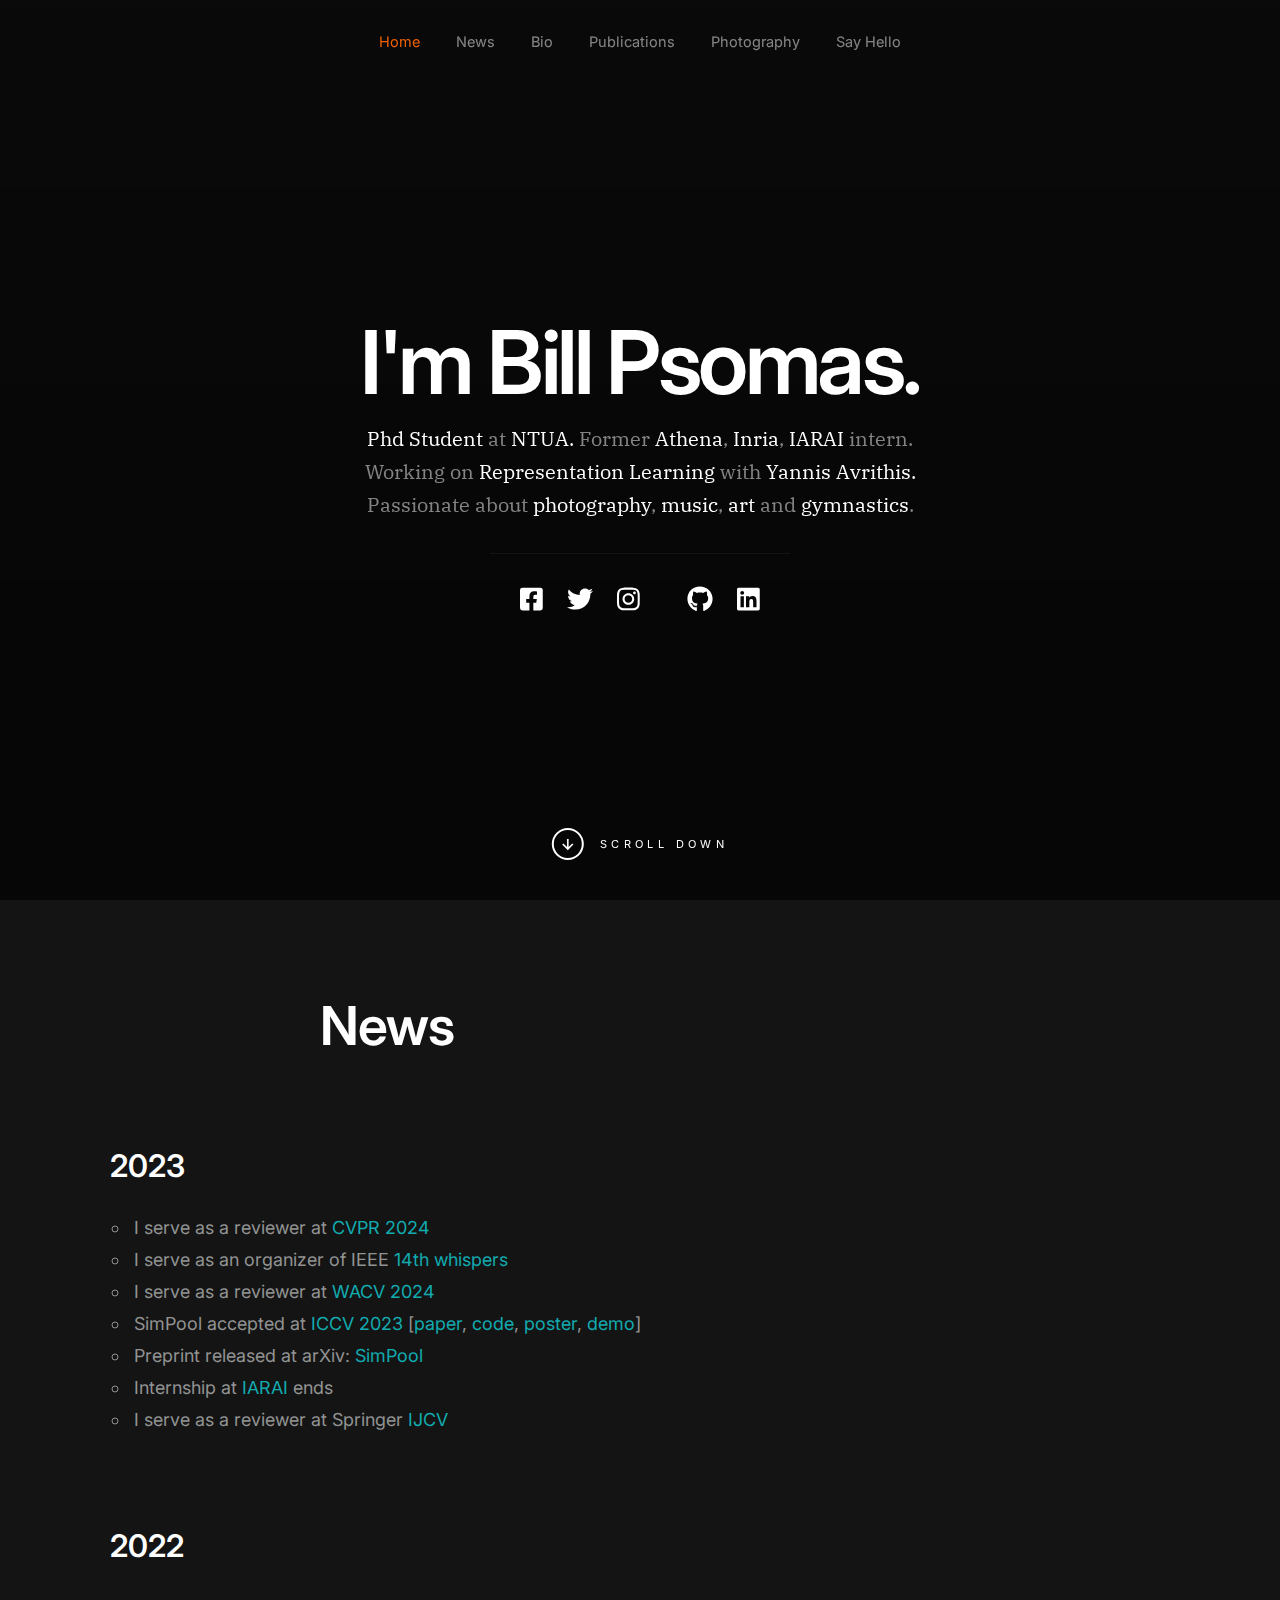
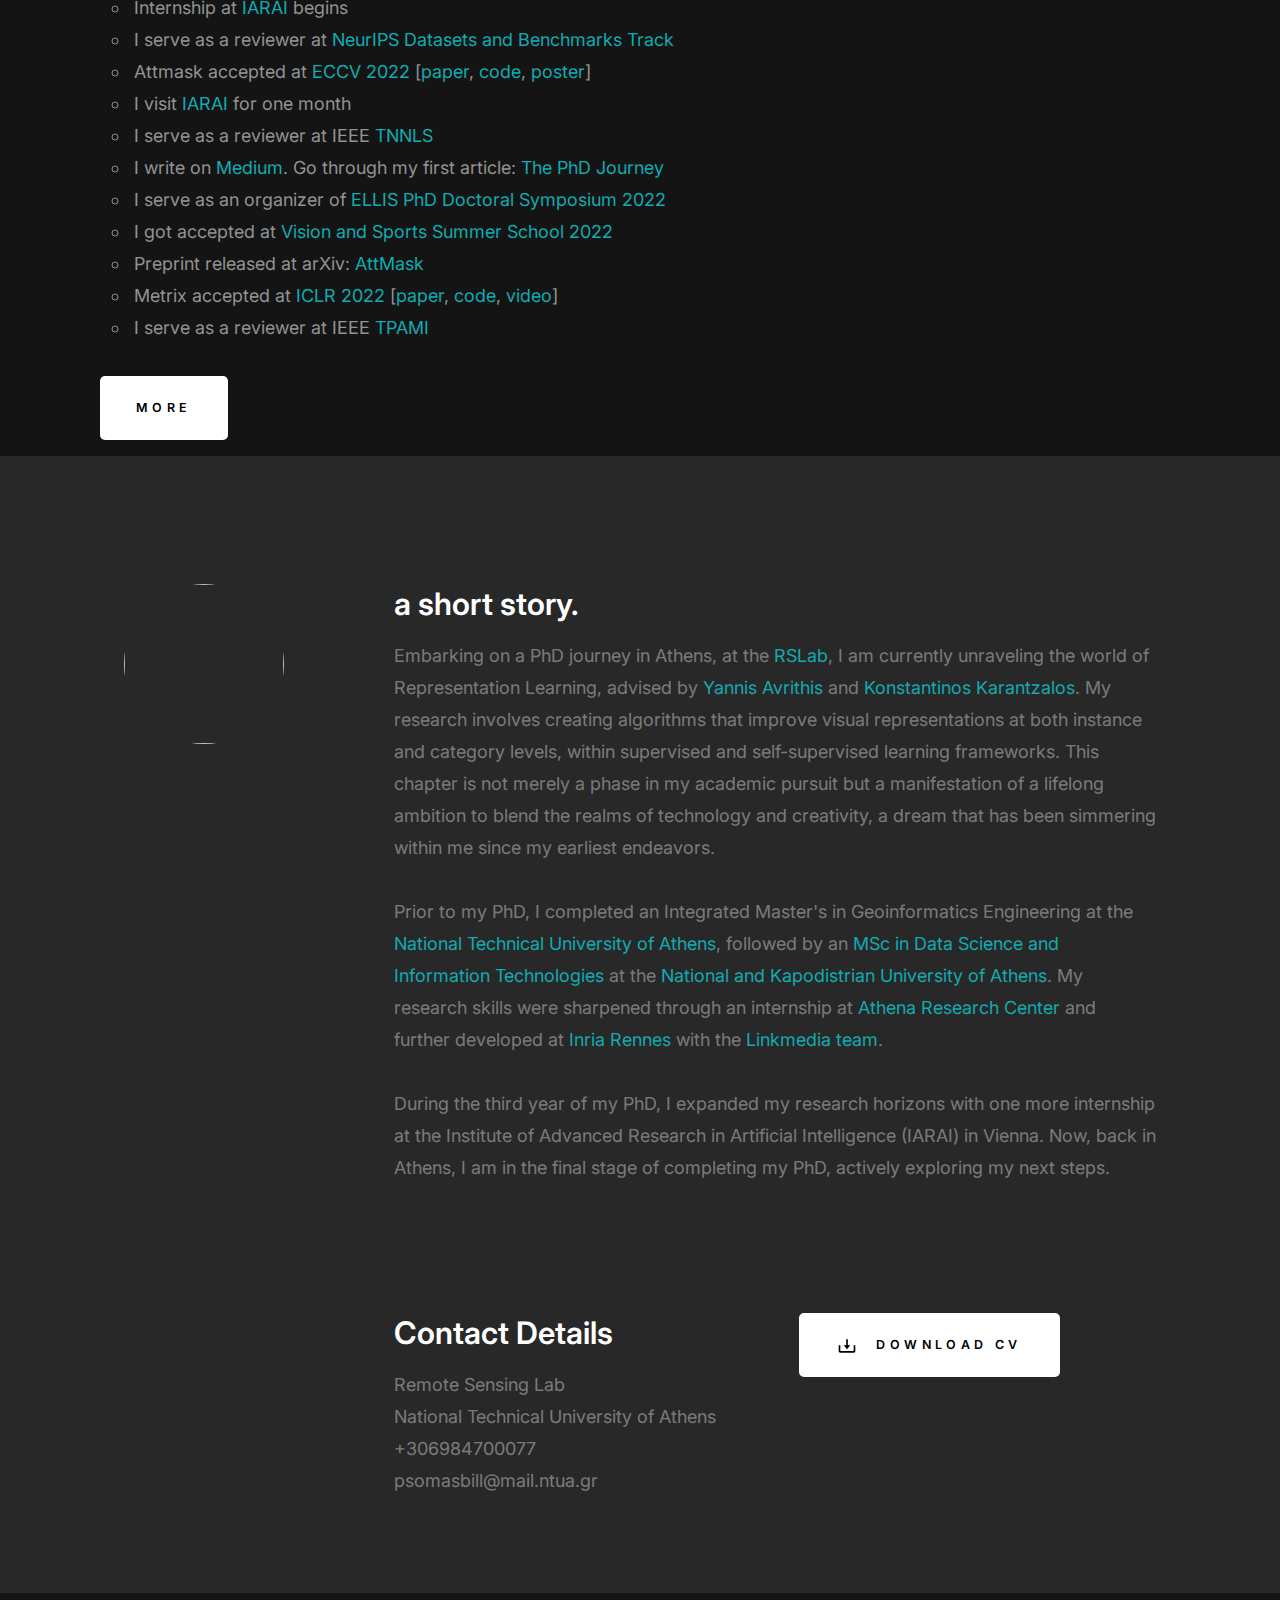
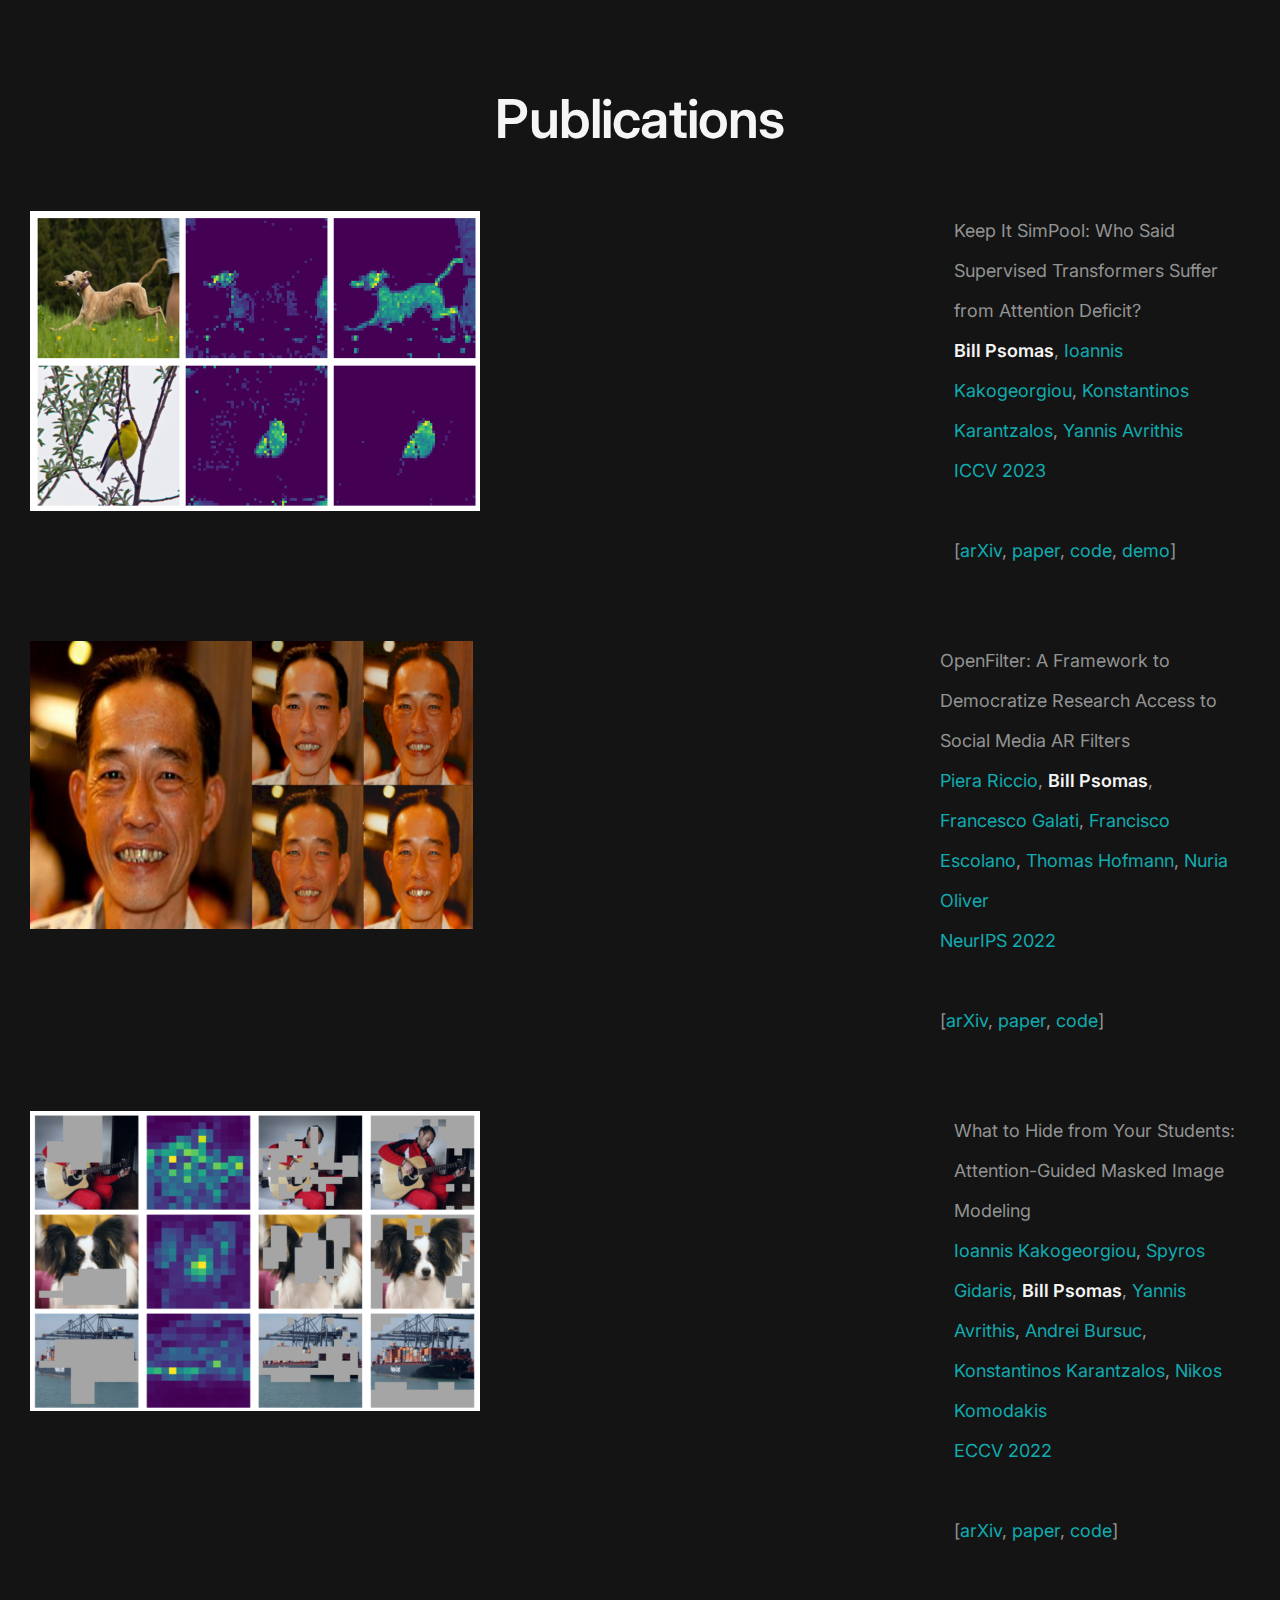
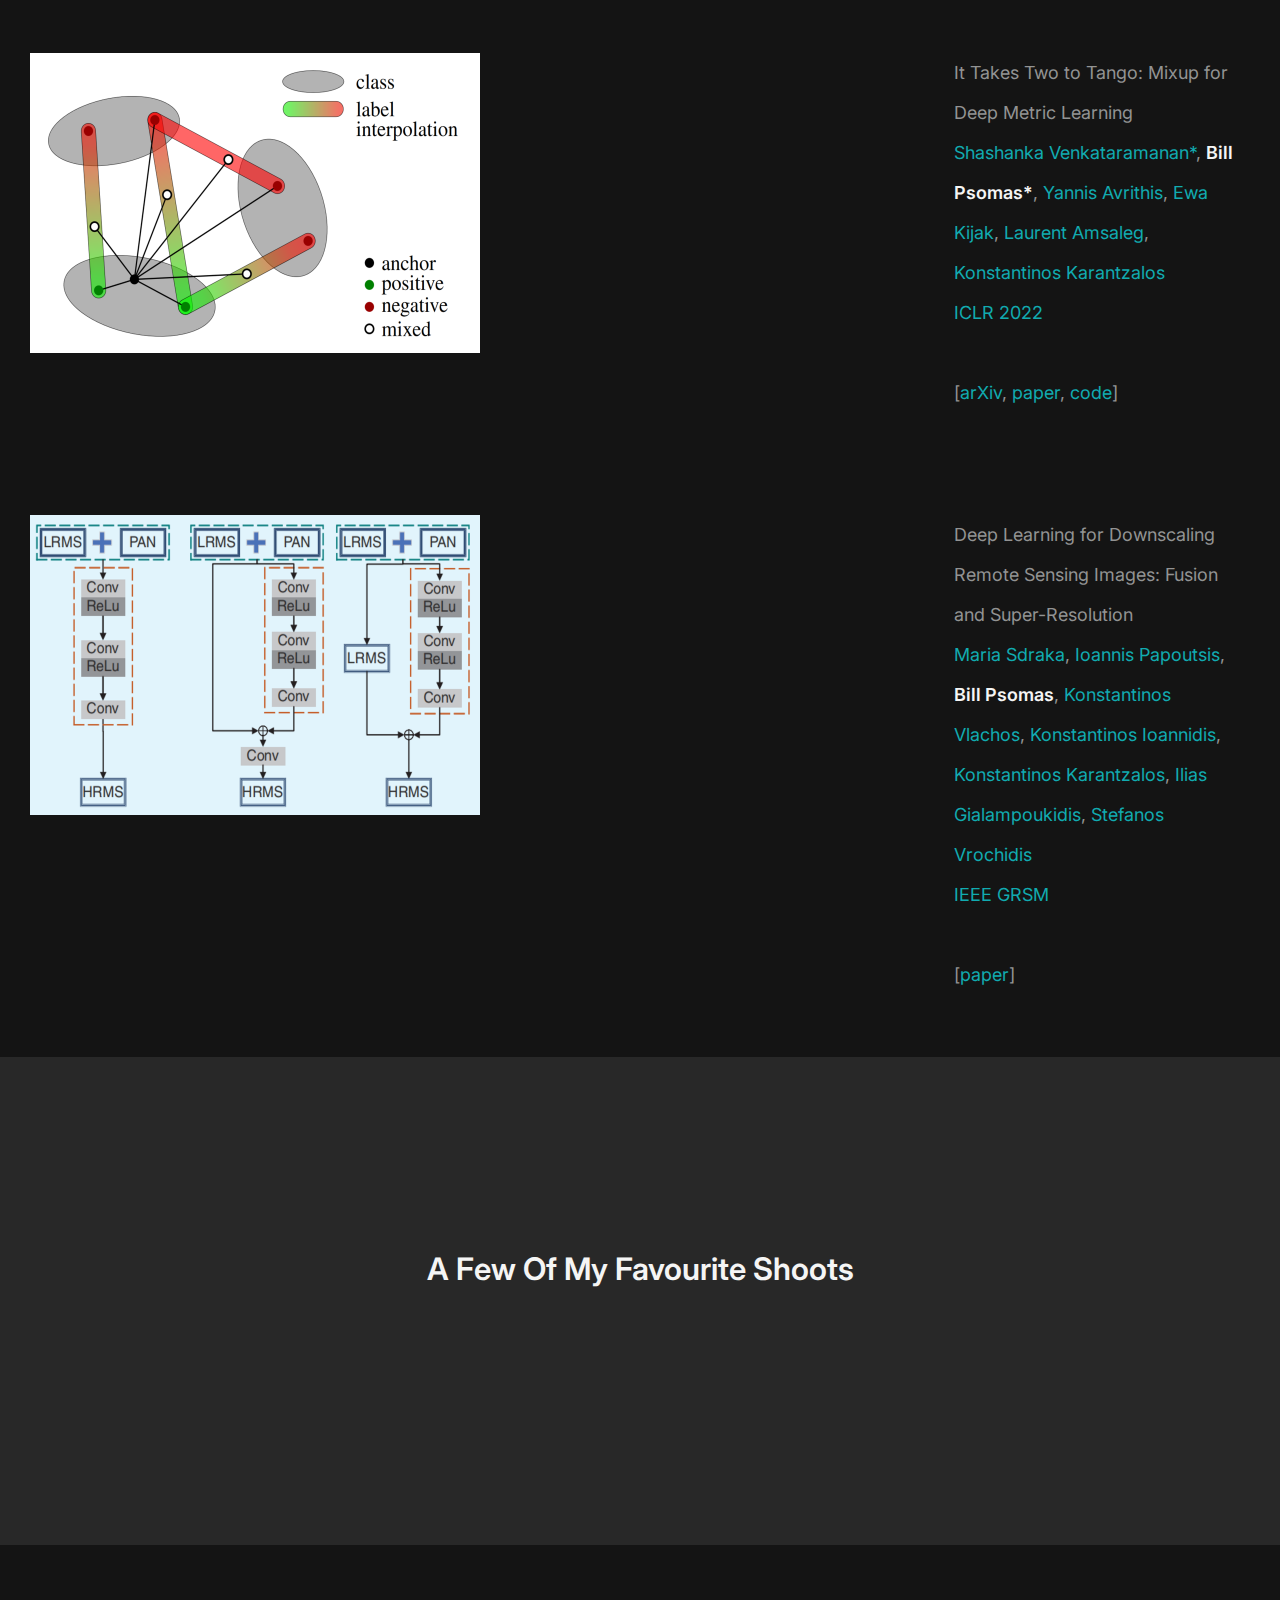
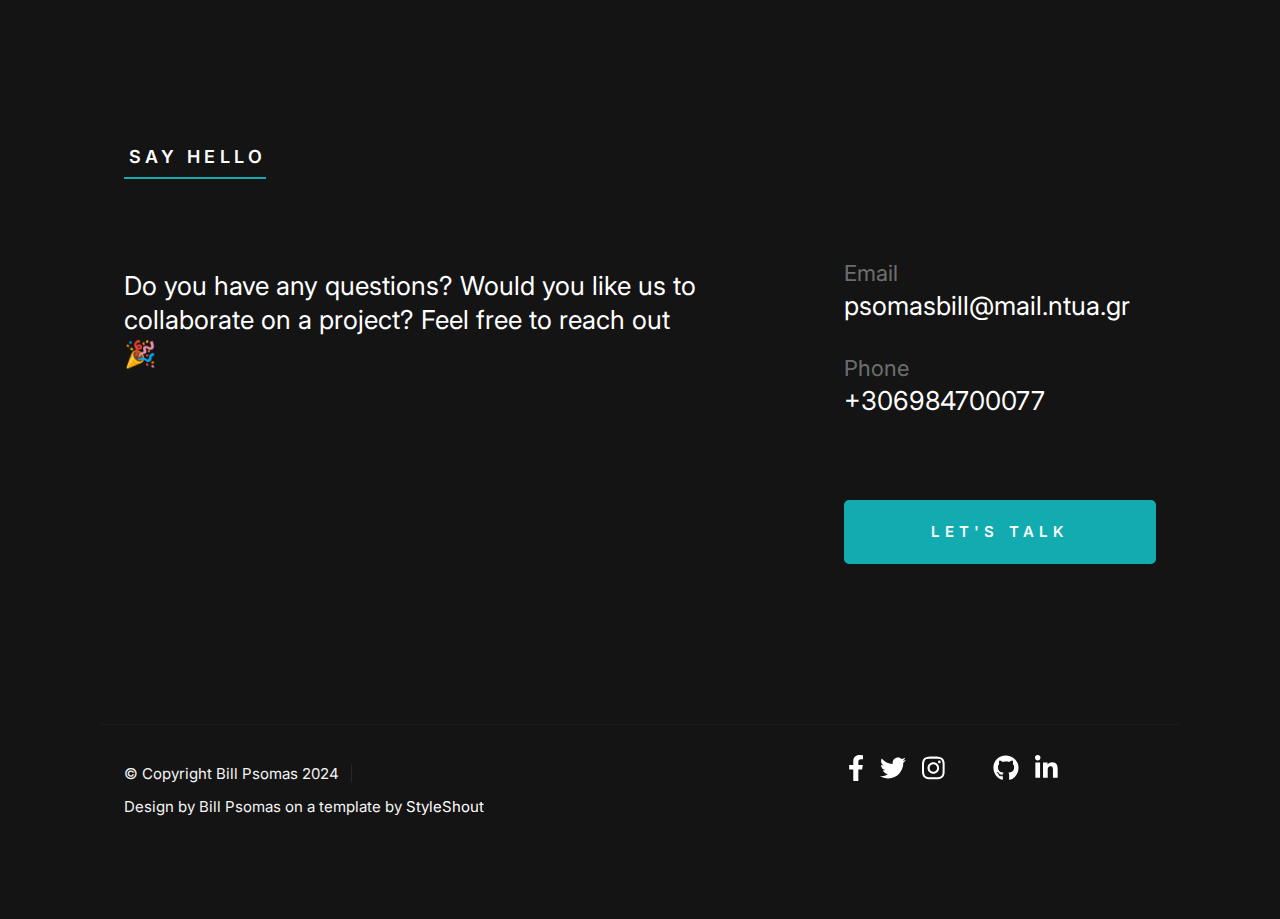
==== commit 9c3aaa50: "update pubs and more" ====
--- a/index.html
+++ b/index.html
@@ -94,7 +94,8 @@
 
                     <h3>
                     <span>Phd Student</span> at <span><a href="https://www.ntua.gr/en/" style="font-family: inherit; color: inherit; text-decoration: none;" onmouseover="this.style.color='hsla(24, 100%, 57%, 1)';" onmouseout="this.style.color='inherit';">NTUA.</a></span>
-                    Former <span><a href="https://www.inria.fr/en" style="font-family: inherit; color: inherit; text-decoration: none;" onmouseover="this.style.color='hsla(24, 100%, 57%, 1)';" onmouseout="this.style.color='inherit';">Inria</a></span>,
+                    Former <span><a href="https://www.athenarc.gr/en" style="font-family: inherit; color: inherit; text-decoration: none;" onmouseover="this.style.color='hsla(24, 100%, 57%, 1)';" onmouseout="this.style.color='inherit';">Athena</a></span>,
+                    <span><a href="https://www.inria.fr/en" style="font-family: inherit; color: inherit; text-decoration: none;" onmouseover="this.style.color='hsla(24, 100%, 57%, 1)';" onmouseout="this.style.color='inherit';">Inria</a></span>,
                     <span><a href="https://www.iarai.ac.at/" style="font-family: inherit; color: inherit; text-decoration: none;" onmouseover="this.style.color='hsla(24, 100%, 57%, 1)';" onmouseout="this.style.color='inherit';">IARAI</a></span> intern.<br>
                     Working on <span>Representation Learning</span> with <span><a href="https://avrithis.net" style="font-family: inherit; color: inherit; text-decoration: none;" onmouseover="this.style.color='hsla(24, 100%, 57%, 1)';" onmouseout="this.style.color='inherit';">Yannis Avrithis.</a></span><br> 
                     Passionate about <span>photography</span>, <span>music</span>, <span>art</span> and <span>gymnastics</span>.
@@ -136,20 +137,28 @@
 
                             <h3 style="color: white; padding: 1rem;">2023</h3>
                             <ul style="list-style-type: circle; margin-left: 30px; color: var(--color-gray-7);">
-                                <li>Paper accepted at <a href="https://iccv2023.thecvf.com/" style="color: hsla(182, 82%, 38%, 1);">ICCV 2023</a></b>: "Keep It SimPool: Who Said Supervised Transformers Suffer from Attention Deficit?" [<a href="https://arxiv.org/pdf/2309.06891.pdf" style="color: hsla(182, 82%, 38%, 1);">paper</a>, <a href="https://github.com/billpsomas/simpool/" style="color: hsla(182, 82%, 38%, 1);">code</a>, <a href="SimPool_ICCV2023_Poster.pdf" style="color: hsla(182, 82%, 38%, 1);">poster</a>]
+                                <li>I serve as a reviewer at <a href="https://cvpr.thecvf.com/" style="color: hsla(182, 82%, 38%, 1);">CVPR 2024</a></b>
+                                <li>I serve as an organizer of IEEE <a href="https://www.ieee-whispers.com/">14th whispers</a>
+                                <li>I serve as a reviewer at <a href="https://wacv2024.thecvf.com/" style="color: hsla(182, 82%, 38%, 1);">WACV 2024</a></b>
+                                <li>SimPool accepted at <a href="https://iccv2023.thecvf.com/" style="color: hsla(182, 82%, 38%, 1);">ICCV 2023</a></b> [<a href="https://openaccess.thecvf.com/content/ICCV2023/papers/Psomas_Keep_It_SimPool_Who_Said_Supervised_Transformers_Suffer_from_Attention_ICCV_2023_paper.pdf" style="color: hsla(182, 82%, 38%, 1);">paper</a>, <a href="https://github.com/billpsomas/simpool/" style="color: hsla(182, 82%, 38%, 1);">code</a>, <a href="SimPool_ICCV2023_Poster.pdf" style="color: hsla(182, 82%, 38%, 1);">poster</a>, <a href="https://huggingface.co/spaces/billpsomas/attention_visualization" style="color: hsla(182, 82%, 38%, 1);">demo</a>]
+                                <li>Preprint released at arXiv: <a href="https://arxiv.org/pdf/2309.06891.pdf">SimPool</a>
+                                <li>Internship at <a href="https://https://www.iarai.ac.at/" style="color: hsla(182, 82%, 38%, 1);">IARAI</a> ends</b>
+                                <li>I serve as a reviewer at Springer <a href="https://link.springer.com/journal/11263" style="color: hsla(182, 82%, 38%, 1);">IJCV</a></b>
                                 </li>
                             </ul>
 
                             <h3 style="color: white; padding: 1rem;">2022</h3>
                             <ul style="list-style-type: circle; margin-left: 30px; color: var(--color-gray-7);">
+                                <li>Internship at <a href="https://https://www.iarai.ac.at/" style="color: hsla(182, 82%, 38%, 1);">IARAI</a> begins</b>
+                                </li>
                                 <li>I serve as a reviewer at <a href="https://neurips.cc/Conferences/2022/CallForDatasetsBenchmarks" style="color: hsla(182, 82%, 38%, 1);">NeurIPS Datasets and Benchmarks Track</a></b>
                                 </li>
-                                <li>Paper accepted at <a href="https://eccv2022.ecva.net/" style="color: hsla(182, 82%, 38%, 1);">ECCV 2022</a></b>: "What to Hide from Your Students: Attention-Guided
-                                    Masked Image Modeling" [<a href="https://arxiv.org/pdf/2203.12719.pdf" style="color: hsla(182, 82%, 38%, 1);">paper</a>, <a href="https://github.com/gkakogeorgiou/attmask" style="color: hsla(182, 82%, 38%, 1);">code</a>, <a href="1439-poster.pdf" style="color: hsla(182, 82%, 38%, 1);">poster</a>]
+                                <li>Attmask accepted at <a href="https://eccv2022.ecva.net/" style="color: hsla(182, 82%, 38%, 1);">ECCV 2022</a></b>
+                                     [<a href="https://arxiv.org/pdf/2203.12719.pdf" style="color: hsla(182, 82%, 38%, 1);">paper</a>, <a href="https://github.com/gkakogeorgiou/attmask" style="color: hsla(182, 82%, 38%, 1);">code</a>, <a href="1439-poster.pdf" style="color: hsla(182, 82%, 38%, 1);">poster</a>]
                                 </li>
                                 <li>I visit <a href="https://https://www.iarai.ac.at/" style="color: hsla(182, 82%, 38%, 1);">IARAI</a> for one month</b>
                                 </li>
-                                <li>I serve as a reviewer at <a href="https://ieeexplore.ieee.org/xpl/RecentIssue.jsp?punumber=5962385" style="color: hsla(182, 82%, 38%, 1);">IEEE TNNLS</a></b>
+                                <li>I serve as a reviewer at IEEE <a href="https://ieeexplore.ieee.org/xpl/RecentIssue.jsp?punumber=5962385" style="color: hsla(182, 82%, 38%, 1);">TNNLS</a></b>
                                 </li>
                                 <li>I write on <a href="https://medium.com/">Medium</a>. Go through my first article: <a href="https://medium.com/p/1233e6378d2">The PhD Journey</a>
                                 </li>
@@ -157,21 +166,22 @@
                                 </li>
                                 <li>I got accepted at <a href="https://cmp.felk.cvut.cz/summerschool2022/">Vision and Sports Summer School 2022</a>
                                 </li>
-                                <li>I got accepted at <a href="https://visum.inesctec.pt/">VISUM Summer School 2022</a>
-                                </li>
                                 <li>Preprint released at arXiv: <a href="https://arxiv.org/pdf/2203.12719.pdf">AttMask</a>
                                 </li>
-                                <li>Paper accepted at <a href="https://iclr.cc/Conferences/2022" style="color: hsla(182, 82%, 38%, 1);">ICLR 2022</a></b>: "It Takes Two to Tango: Mixup for Deep Metric Learning" [<a href="https://openreview.net/pdf?id=ZKy2X3dgPA" style="color: hsla(182, 82%, 38%, 1);">paper</a>, <a href="https://github.com/billpsomas/Metrix_ICLR22" style="color: hsla(182, 82%, 38%, 1);">code</a>, <a href="https://recorder-v3.slideslive.com/#/share?share=63483&s=9b9d7eb8-8fa0-4aa6-ba95-2be2e1b40025"style="color: hsla(182, 82%, 38%, 1);">video</a>]
-                                </li>
-                                <li>I serve as a reviewer at <a href="https://ieeexplore.ieee.org/xpl/RecentIssue.jsp?punumber=34" style="color: hsla(182, 82%, 38%, 1);">IEEE TPAMI</a></b>
-                                </li>
-                                <li>Paper accepted at <a href="https://ieeexplore.ieee.org/xpl/RecentIssue.jsp?punumber=6245518" style="color: hsla(182, 82%, 38%, 1);">IEEE GRSM</a></b>: "Deep Learning for Remote Sensing Image Downscaling: Fusion and Super-Resolution" [<a href="Spatial_Resolution_Enhancement___A_review___IEEE_GRS_Magazine.pdf" style="color: hsla(182, 82%, 38%, 1);">paper</a>]
-                                </li>
-                                <li>I serve as a Teaching Assistant, actively supporting the master course "Advanced Remote Sensing"
+                                <li>Metrix accepted at <a href="https://iclr.cc/Conferences/2022" style="color: hsla(182, 82%, 38%, 1);">ICLR 2022</a></b> [<a href="https://openreview.net/pdf?id=ZKy2X3dgPA" style="color: hsla(182, 82%, 38%, 1);">paper</a>, <a href="https://github.com/billpsomas/Metrix_ICLR22" style="color: hsla(182, 82%, 38%, 1);">code</a>, <a href="https://recorder-v3.slideslive.com/#/share?share=63483&s=9b9d7eb8-8fa0-4aa6-ba95-2be2e1b40025"style="color: hsla(182, 82%, 38%, 1);">video</a>]
+                                </li>
+                                <li>I serve as a reviewer at IEEE <a href="https://ieeexplore.ieee.org/xpl/RecentIssue.jsp?punumber=34" style="color: hsla(182, 82%, 38%, 1);">TPAMI</a></b>
+                                </li>
+                            </ul>
+                            <div class="collapsible-content" id="moreNews">
+                            <ul>
+                                <li>Paper accepted at IEEE <a href="https://ieeexplore.ieee.org/xpl/RecentIssue.jsp?punumber=6245518" style="color: hsla(182, 82%, 38%, 1);">GRSM</a></b>: "Deep Learning for Remote Sensing Image Downscaling: Fusion and Super-Resolution" [<a href="Spatial_Resolution_Enhancement___A_review___IEEE_GRS_Magazine.pdf" style="color: hsla(182, 82%, 38%, 1);">paper</a>]
+                                </li>
+                                <li>I serve as a Teaching Assistant, supporting the "Advanced Remote Sensing" course
                                 </li>
                             </ul>	
                             
-                            <div class="collapsible-content" id="moreNews">
+                            
                                 <h3 style="color: white; padding: 1rem;">2021</h3>
                                 <ul style="list-style-type: circle; margin-left: 30px; color: var(--color-gray-7);">
                                 <li>I got accepted at <a href="https://ellisds.eu/">ELLIS PhD Doctoral Symposium 2021</a>
@@ -220,34 +230,24 @@
     <section id="about" class="s-about target-section" style="background-color: var(--color-gray-16)">
 
         <div class="row">
-            <div class="column large-3 tab-12">
+            <div class="column large-3 tab-2">
                 <img class="s-about__pic" src="images/avatars/me.jpg" alt="">
             </div>
             <div class="column large-9 tab-12 s-about__content">
-                <h3>A Short Story...</h3>
+                <h3>a short story.</h3>
                 <p>
-                Ever since I was a child, my favorite question was "why"? I had an
-                inexhaustible will for learning, an endless <span>curiosity</span> and a tendency
-                to discover hidden or unknown <span>patterns</span>. 
-                As a student, I was keen on Physics, Math, Computer Science and becoming an Engineer was my dream.
+                Embarking on a PhD journey in Athens, at the <a href="http://www.survey.ntua.gr/en/departments/topo/topo-labs/rslab">RSLab</a>, I am currently unraveling the world of Representation Learning, advised by <a href="https://avrithis.net">Yannis Avrithis</a> and <a href="http://users.ntua.gr/karank/">Konstantinos Karantzalos</a>.
+                My research involves creating algorithms that improve visual representations at both instance and category levels, within supervised and self-supervised learning frameworks.
+                This chapter is not merely a phase in my academic pursuit but a manifestation of a lifelong ambition to blend the realms of technology and creativity, a dream that has been simmering within me since my earliest endeavors.
                 </p>
                 <p>
-                It was during my studies at the <a href="https://www.ntua.gr/en/">National Technical University of Athens</a>
-                that I came in contact for the first time in my life with the
-                world of Computer Vision and Machine Learning. I still remember my excitement and strong interest. The world of Image really impressed me and that was the reason why I simultaneously started Art Photography classes. On the one hand, Image as a Science and on the other hand Image as an Art. After defencing my thesis on early 2018, pursuing further relevant studies was inevitable.
+                Prior to my PhD, I completed an Integrated Master's in Geoinformatics Engineering at the <a href="https://www.ntua.gr/en/">National Technical University of Athens</a>, followed by an <a href="http://dsit.di.uoa.gr/">MSc in Data Science and Information Technologies</a> at the <a href="https://en.uoa.gr/">National and Kapodistrian University of Athens</a>.
+                My research skills were sharpened through an internship at <a href="https://www.athenarc.gr/en"> Athena Research Center</a> and further developed at <a href="https://www.inria.fr/en/inria-centre-rennes-university">Inria Rennes</a> with the <a href="https://www.inria.fr/en/linkmedia">Linkmedia team</a>. 
                 </p>
                 <p>
-                I enrolled in the <a href="http://dsit.di.uoa.gr/">MSc in Data Science and Information Technologies</a>
-                of <a href="https://en.uoa.gr/">National and Kapodistrian University of Athens</a>. 
-                This proved to be an ideal step for my endeavors. 
-                I met <a href="https://avrithis.net">Yannis Avrithis</a>, who introduced me to the world of Research, generously gave me valuable advice and shared his knowledge.
-                I travelled to Rennes, where at that time Yannis was a Research Scientist, to do my Research Internship at <a href="https://www.inria.fr/en/linkmedia">Linkmedia Team</a> of <a href="https://www.inria.fr/en/inria-centre-rennes-university">Inria Rennes</a>. 
-                We worked on Deep Metric Learning. My <a href="Psomas_2020_Metric_Learning_A_Deep_Dive.pdf">thesis</a> <a href="Psomas_and_Avrithis_Metric_Learning_A_Deep_Dive.pdf">[slides]</a> was defenced on late 2020.
-                It was after Rennes that I decided to take the leap and continue my career with a PhD, which has been a long-term inner ambition of mine.
+                During the third year of my PhD, I expanded my research horizons with one more internship at the Institute of Advanced Research in Artificial Intelligence (IARAI) in Vienna. 
+                Now, back in Athens, I am in the final stage of completing my PhD, actively exploring my next steps.
                 </p>
-                So, time finds me today in Athens, in the <a href="http://www.survey.ntua.gr/en/departments/topo/topo-labs/rslab">Remote Sensing Laboratory</a>, working as a PhD Student on Representation Learning with Yannis and <a href="http://users.ntua.gr/karank/">Konstantinos Karantzalos</a>. 
-                </p>
-
                 <hr>
 
                 <div class="row s-about__content-bottom">
@@ -255,10 +255,8 @@
                         <h3>Contact Details</h3>
     
                         <p>
-                        Remote Sensing Laboratory <br>
+                        Remote Sensing Lab<br>
                         National Technical University of Athens <br>
-                        Heroon Polytechniou 9 <br>
-                        15780, Zografou, Greece <br>
                         <a href="tel:+306984700077">+306984700077</a> <br>
                         <a href="mailto:#0">psomasbill@mail.ntua.gr</a>
                         </p>
@@ -283,7 +281,32 @@
                 <div class="publications">
                     <h1>Publications</h1>
                     <p>
-                    <h2>2022</h2>
+                    <div class="publication">
+                        <p>
+                            <img src="images/pubs/simpool.png" >
+                        </p>
+                        <p>
+                        <ul>
+                            <li>Keep It SimPool: Who Said Supervised Transformers Suffer from Attention Deficit?<br>
+                                <b>Bill Psomas</b>, <a href="http://users.ntua.gr/gkakogeorgiou/">Ioannis Kakogeorgiou</a>, <a href="http://users.ntua.gr/karank/">Konstantinos Karantzalos</a>, <a href="https://avrithis.net">Yannis Avrithis</a><br>
+                            <a href="https://iccv2023.thecvf.com/">ICCV 2023</a>&emsp;<br><br>
+                            [<a href="https://arxiv.org/abs/2203.12719" style="color: hsla(182, 82%, 38%, 1);">arXiv</a>, <a href="https://openaccess.thecvf.com/content/ICCV2023/papers/Psomas_Keep_It_SimPool_Who_Said_Supervised_Transformers_Suffer_from_Attention_ICCV_2023_paper.pdf" style="color: hsla(182, 82%, 38%, 1);">paper</a>, <a href="https://github.com/billpsomas/simpool" style="color: hsla(182, 82%, 38%, 1);">code</a>, <a href="https://huggingface.co/spaces/billpsomas/attention_visualization" style="color: hsla(182, 82%, 38%, 1);">demo</a>]</li>
+                        </ul>
+                        </p>
+                    </div>
+                    <div class="publication">
+                        <p>
+                            <img src="images/pubs/openfilter.png" >
+                        </p>
+                        <p>
+                        <ul>
+                            <li>OpenFilter: A Framework to Democratize Research Access to Social Media AR Filters<br>
+                            <a href="https://ellisalicante.org/people/piera-en/">Piera Riccio</a>, <b>Bill Psomas</b>, <a href="https://scholar.google.com/citations?user=PxEZk_cAAAAJ&hl=en">Francesco Galati</a>, <a href="https://scholar.google.com/citations?hl=en&user=pAe4Pf8AAAAJ">Francisco Escolano</a>, <a href="https://inf.ethz.ch/people/person-detail.hofmann.html">Thomas Hofmann</a>, <a href="https://www.nuriaoliver.com/">Nuria Oliver</a><br>
+                            <a href="https://nips.cc/Conferences/2022">NeurIPS 2022</a>&emsp;<br><br>
+                            [<a href="https://arxiv.org/abs/2207.12319" style="color: hsla(182, 82%, 38%, 1);">arXiv</a>, <a href="https://arxiv.org/abs/2203.12719" style="color: hsla(182, 82%, 38%, 1);">paper</a>, <a href="https://github.com/ellisalicante/OpenFilter" style="color: hsla(182, 82%, 38%, 1);">code</a>]</li>
+                        </ul>
+                        </p>
+                    </div>
                     <div class="publication">
                         <p>
                             <img src="images/pubs/attmask.png" >
@@ -291,9 +314,9 @@
                         <p>
                         <ul>
                             <li>What to Hide from Your Students: Attention-Guided Masked Image Modeling<br>
-                            <a href="https://www.linkedin.com/in/kakogeorgiou">Ioannis Kakogeorgiou</a>, <a href="https://scholar.google.fr/citations?user=7atfg7EAAAAJ&hl=en">Spyros Gidaris</a>, <b>Bill Psomas</b>, <a href="https://avrithis.net">Yannis Avrithis</a>, <a href="https://abursuc.github.io/">Andrei Bursuc</a>, <a href="http://users.ntua.gr/karank/">Konstantinos Karantzalos</a>, <a href="https://www.csd.uoc.gr/~komod/">Nikos Komodakis</a><br>
+                            <a href="http://users.ntua.gr/gkakogeorgiou/">Ioannis Kakogeorgiou</a>, <a href="https://scholar.google.fr/citations?user=7atfg7EAAAAJ&hl=en">Spyros Gidaris</a>, <b>Bill Psomas</b>, <a href="https://avrithis.net">Yannis Avrithis</a>, <a href="https://abursuc.github.io/">Andrei Bursuc</a>, <a href="http://users.ntua.gr/karank/">Konstantinos Karantzalos</a>, <a href="https://www.csd.uoc.gr/~komod/">Nikos Komodakis</a><br>
                             <a href="https://eccv2022.ecva.net/">ECCV 2022</a>&emsp;<br><br>
-                            [<a href="https://arxiv.org/abs/2203.12719" style="color: hsla(182, 82%, 38%, 1);">paper</a>]</li>
+                            [<a href="https://arxiv.org/abs/2203.12719" style="color: hsla(182, 82%, 38%, 1);">arXiv</a>, <a href="https://arxiv.org/abs/2203.12719" style="color: hsla(182, 82%, 38%, 1);">paper</a>, <a href="https://github.com/gkakogeorgiou/attmask" style="color: hsla(182, 82%, 38%, 1);">code</a>]</li>
                         </ul>
                         </p>
                     </div>
@@ -305,9 +328,9 @@
                         <p>
                         <ul>
                             <li>It Takes Two to Tango: Mixup for Deep Metric Learning<br>
-                            <a href="https://shashankvkt.github.io/">Shashanka Venkataramanan</a>, <b>Bill Psomas</b>, <a href="https://avrithis.net">Yannis Avrithis</a>, <a href="http://people.irisa.fr/Ewa.Kijak/">Ewa Kijak</a>, <a href="http://people.rennes.inria.fr/Laurent.Amsaleg/">Laurent Amsaleg</a>, <a href="http://users.ntua.gr/karank/">Konstantinos Karantzalos</a><br>
+                            <a href="https://shashankvkt.github.io/">Shashanka Venkataramanan*</a>, <b>Bill Psomas*</b>, <a href="https://avrithis.net">Yannis Avrithis</a>, <a href="http://people.irisa.fr/Ewa.Kijak/">Ewa Kijak</a>, <a href="http://people.rennes.inria.fr/Laurent.Amsaleg/">Laurent Amsaleg</a>, <a href="http://users.ntua.gr/karank/">Konstantinos Karantzalos</a><br>
                             <a href="https://iclr.cc/Conferences/2022/">ICLR 2022</a>&emsp;<br><br>
-                            [<a href="https://openreview.net/pdf?id=ZKy2X3dgPA" style="color: hsla(182, 82%, 38%, 1);">paper</a>, <a href="https://github.com/billpsomas/Metrix_ICLR22" style="color: hsla(182, 82%, 38%, 1);">code</a>, <a href="https://recorder-v3.slideslive.com/#/share?share=63483&s=9b9d7eb8-8fa0-4aa6-ba95-2be2e1b40025"style="color: hsla(182, 82%, 38%, 1);">video</a>]</li>
+                            [<a href="https://arxiv.org/abs/2106.04990" style="color: hsla(182, 82%, 38%, 1);">arXiv</a>, <a href="https://openreview.net/pdf?id=ZKy2X3dgPA" style="color: hsla(182, 82%, 38%, 1);">paper</a>, <a href="https://github.com/billpsomas/metrix" style="color: hsla(182, 82%, 38%, 1);">code</a>]</li>
                         </ul>
                         </p>
                     </div>
@@ -924,7 +947,7 @@
             <div class="column large-7 medium-12">
 
                 <h4 class="huge-text">
-                Have any questions? Do you want to dive into the world of Deep Learning and Computer Vision? Would you like us to collaborate on a scientific or an artistic project?
+                Do you have any questions? Would you like us to collaborate on a project? Feel free to reach out 🎉
                 </h4>
 
             </div>
@@ -980,7 +1003,7 @@
             </div>
 
             <div class="column large-7 medium-6 w-1000-stack ss-copyright">
-                <span>© Copyright Bill Psomas 2022</span> 
+                <span>© Copyright Bill Psomas 2024</span> 
                 <span>Design by Bill Psomas on a template by <a href="https://www.styleshout.com/">StyleShout</a></span>
             </div>
         </div>
@@ -1018,26 +1041,13 @@
         }
 
         .btn--more {
-            background-color: white;  /* White background */
-            color: black;             /* Black font color */
-            border: none;             /* Remove default borders */
-            border-radius: 25px;      /* Rounded corners */
-            cursor: pointer;          /* Cursor turns to hand on hover */
-            transition: background-color 0.3s; /* Smooth transition effect */
-        }
-
-
-        /*.btn--more {
             background-color: white;
-            border: 1px solid white;  /* Added border since the other button has one */
+            border: none;  /* Added border since the other button has one */
             color: black;
             cursor: pointer;
-            text-align: left;
-            font-size: 1rem;
-            padding-left: 1rem;
-            border-radius: 20px;  /* Adjust as needed */
             transition: all 0.3s ease-in-out;  /* Adding transition */
-        } */
+            margin-bottom: --vspace-4;  /* Adding margin below */
+        }
 
         .btn--more:hover, .toggle-btn:focus {
             background-color: var(--color-2);
--- a/css/styles.css
+++ b/css/styles.css
@@ -1,4786 +1,4804 @@
-/* =================================================================== 
- * Ceevee Main Stylesheet
- * Template Ver. 2.0.0
- * 01-03-2021
- * ------------------------------------------------------------------
- *
- * TOC:
- * # settings and variables
- *      ## fonts
- *      ## colors
- *      ## vertical spacing and typescale
- *      ## grid variables
- * # normalize
- * # basic/base setup styles
- *      ## media
- *      ## typography resets
- *      ## links
- *      ## inputs
- * # Grid v3.0.0
- *      ## medium screen devices
- *      ## tablets
- *      ## mobile devices
- *      ## small mobile devices <= 400px
- * # block grids
- *      ## block grids - medium screen devices
- *      ## block grids - tablets
- *      ## block grids - mobile devices
- *      ## block grids - small mobile devices <= 400px
- * # MISC 
- * # custom grid, block grid STACK breakpoints
- * # base style overrides 
- *      ## links
- * # typography & general theme styles
- *      ## Lists
- *      ## responsive video container
- *      ## floated image
- *      ## tables
- *      ## spacing
- * # preloader
- *      ## page loaded
- * # forms 
- *      ## Style Placeholder Text
- * # buttons 
- * # additional components
- *      ## skillbars
- *      ## alert box
- *      ## pagination 
- * # common and reusable styles
- *      ## animation stuff 
- *      ## MailtoUI style overrides
- * # site header
- *      ## header nav
- *      ## mobile menu toggle 
- * # hero
- *      ## hero content
- *      ## hero social
- *      ## hero scrolldown
- *      ## animate intro content
- * # resume 
- *      ## resume block
- * # portfolio
- *      ## portfolio list
- *      ## modal popup
- * # CTA
- * # testimonials
- *      ## swiper style overrides
- *      ## testimonial slider 
- * # contact
- *      ## contact block
- * # footer
- *      ## footer social
- *      ## copyright
- *      ## go top
- *
- * ------------------------------------------------------------------ */
-
-
-/* ===================================================================
- * # settings and variables
- *
- * ------------------------------------------------------------------- */
-
-/* ------------------------------------------------------------------- 
- * ## fonts
- * ------------------------------------------------------------------- */
-@import url("https://fonts.googleapis.com/css2?family=IBM+Plex+Serif:ital,wght@0,300;0,400;0,500;0,600;0,700;1,200;1,300;1,400;1,500;1,600&family=Inter:wght@300;400;500;600;700&display=swap");
-:root {
-    --font-1: "Inter", sans-serif;
-    --font-2: "IBM Plex Serif", serif;
-    /* monospace
-     */
-    --font-mono: Consolas, "Andale Mono", Courier, "Courier New", monospace;
-}
-
-/* ------------------------------------------------------------------- 
- * ## colors
- * ------------------------------------------------------------------- */
-:root {
-    /* color-1(#11ABB0)
-     * color-2(#F06000)
-     */
-    --color-1: hsla(182, 82%, 38%, 1);
-    --color-2: hsla(24, 100%, 47%, 1);
-
-    /* theme color variations
-     */
-    --color-1-lighter: hsla(182, 82%, 58%, 1);
-    --color-1-light  : hsla(182, 82%, 48%, 1);
-    --color-1-dark   : hsla(182, 82%, 28%, 1);
-    --color-1-darker : hsla(182, 82%, 18%, 1);
-    --color-2-lighter: hsla(24, 100%, 67%, 1);
-    --color-2-light  : hsla(24, 100%, 57%, 1);
-    --color-2-dark   : hsla(24, 100%, 37%, 1);
-    --color-2-darker : hsla(24, 100%, 27%, 1);
-
-    /* feedback colors
-     * color-error(#ffd1d2), color-success(#c8e675), 
-     * color-info(#d7ecfb), color-notice(#fff099)
-     */
-    --color-error          : hsla(359, 100%, 91%, 1);
-    --color-success        : hsla(76, 69%, 68%, 1);
-    --color-info           : hsla(205, 82%, 91%, 1);
-    --color-notice         : hsla(51, 100%, 80%, 1);
-    --color-error-content  : hsla(359, 50%, 50%, 1);
-    --color-success-content: hsla(76, 29%, 28%, 1);
-    --color-info-content   : hsla(205, 32%, 31%, 1);
-    --color-notice-content : hsla(51, 30%, 30%, 1);
-
-    /* shades 
-     * generated using 
-     * Tint & Shade Generator 
-     * (https://maketintsandshades.com/)
-     */
-    --color-black  : #000000;
-    --color-gray-19: #0a0a0a;
-    --color-gray-18: #141414;
-    --color-gray-17: #1e1e1e;
-    --color-gray-16: #282828;
-    --color-gray-15: #323333;
-    --color-gray-14: #3b3d3d;
-    --color-gray-13: #454747;
-    --color-gray-12: #4f5151;
-    --color-gray-11: #595b5b;
-    --color-gray-10: #636565;
-    --color-gray-9 : #737474;
-    --color-gray-8 : #828484;
-    --color-gray-7 : #929393;
-    --color-gray-6 : #a1a3a3;
-    --color-gray-5 : #b1b2b2;
-    --color-gray-4 : #c1c1c1;
-    --color-gray-3 : #d0d1d1;
-    --color-gray-2 : #e0e0e0;
-    --color-gray-1 : #eff0f0;
-    --color-white  : #ffffff;
-
-    /* text
-     */
-    --color-text       : var(--color-gray-16);
-    --color-text-dark  : var(--color-black);
-    --color-text-light : var(--color-gray-7);
-    --color-placeholder: var(--color-gray-7);
-
-    /* buttons
-     */
-    --color-btn                   : var(--color-gray-3);
-    --color-btn-text              : var(--color-black);
-    --color-btn-hover             : var(--color-black);
-    --color-btn-hover-text        : var(--color-white);
-    --color-btn-primary           : var(--color-1);
-    --color-btn-primary-text      : var(--color-white);
-    --color-btn-primary-hover     : var(--color-2);
-    --color-btn-primary-hover-text: var(--color-white);
-    --color-btn-stroke            : var(--color-black);
-    --color-btn-stroke-text       : var(--color-black);
-    --color-btn-stroke-hover      : var(--color-black);
-    --color-btn-stroke-hover-text : var(--color-white);
-
-    /* others
-     */
-    --color-bg     : var(--color-gray-18);
-    --color-border : var(--color-gray-2);
-    --border-radius: 5px;
-}
-
-/* ------------------------------------------------------------------- 
- * ## vertical spacing and typescale
- * ------------------------------------------------------------------- */
-:root {
-
-    /* spacing
-     * base font size: 18px 
-     * vertical space unit : 32px
-     */
-    --base-size: 62.5%;
-    --base-font-size: 1.8rem;
-    --space: 3.2rem;
-
-    /* vertical spacing 
-     */
-    --vspace-0_125: calc(0.125 * var(--space));
-    --vspace-0_25 : calc(0.25 * var(--space));
-    --vspace-0_5  : calc(0.5 * var(--space));
-    --vspace-0_75 : calc(0.75 * var(--space));
-    --vspace-0_875: calc(0.875 * var(--space));
-    --vspace-1    : calc(var(--space));
-    --vspace-1_25 : calc(1.25 * var(--space));
-    --vspace-1_5  : calc(1.5 * var(--space));
-    --vspace-1_75 : calc(1.75 * var(--space));
-    --vspace-2    : calc(2 * var(--space));
-    --vspace-2_5  : calc(2.5 * var(--space));
-    --vspace-3    : calc(3 * var(--space));
-    --vspace-3_5  : calc(3.5 * var(--space));
-    --vspace-4    : calc(4 * var(--space));
-    --vspace-4_5  : calc(4.5 * var(--space));
-    --vspace-5    : calc(5 * var(--space));
-
-    /* type scale
-     * ratio 1:2 | base: 18px
-     * -------------------------------------------------------
-     *
-     * --text-display-3 = (77.40px)
-     * --text-display-2 = (64.50px)
-     * --text-display-1 = (53.75px)
-     * --text-xxxl      = (44.79px)
-     * --text-xxl       = (37.32px)
-     * --text-xl        = (31.10px)
-     * --text-lg        = (25.92px)
-     * --text-md        = (21.60px)
-     * --text-size      = (18.00px) BASE
-     * --text-sm        = (15.00px)
-     * --text-xs        = (12.50px)
-     *
-     * -------------------------------------------------------
-     */
-    --text-scale-ratio: 1.2;
-    --text-size       : var(--base-font-size);
-    --text-xs         : calc((var(--text-size) / var(--text-scale-ratio)) / var(--text-scale-ratio));
-    --text-sm         : calc(var(--text-xs) * var(--text-scale-ratio));
-    --text-md         : calc(var(--text-sm) * var(--text-scale-ratio) * var(--text-scale-ratio));
-    --text-lg         : calc(var(--text-md) * var(--text-scale-ratio));
-    --text-xl         : calc(var(--text-lg) * var(--text-scale-ratio));
-    --text-xxl        : calc(var(--text-xl) * var(--text-scale-ratio));
-    --text-xxxl       : calc(var(--text-xxl) * var(--text-scale-ratio));
-    --text-display-1  : calc(var(--text-xxxl) * var(--text-scale-ratio));
-    --text-display-2  : calc(var(--text-display-1) * var(--text-scale-ratio));
-    --text-display-3  : calc(var(--text-display-2) * var(--text-scale-ratio));
-
-    /* default button height
-     */
-    --vspace-btn: var(--vspace-2);
-}
-
-/* on mobile devices below 600px
- */
-@media screen and (max-width: 600px) {
-    :root {
-        --base-font-size: 1.6rem;
-        --space: 2.8rem;
-    }
-}
-
-/* ------------------------------------------------------------------- 
- * ## grid variables
- * ------------------------------------------------------------------- */
-:root {
-
-    /* widths for rows and containers
-     */
-    --width-full    : 100%;
-    --width-max     : 1080px;
-    --width-wide    : 1400px;
-    --width-wider   : 1600px;
-    --width-widest  : 1800px;
-    --width-narrow  : 800px;
-    --width-narrower: 600px;
-    --width-grid-max: var(--width-max);
-
-    /* gutters
-     */
-    --gutter-lg : 2.4rem;
-    --gutter-md : 2rem;
-    --gutter-mob: 1rem;
-}
-
-
-/* ==========================================================================
- * # normalize
- * normalize.css v8.0.1 | MIT License |
- * github.com/necolas/normalize.css
- *
- * -------------------------------------------------------------------------- */
-
-/* ------------------------------------------------------------------- 
- * ## document
- * ------------------------------------------------------------------- */
-
-/* 1. Correct the line height in all browsers.
- * 2. Prevent adjustments of font size after orientation changes in iOS.*/
-
-html {
-    line-height: 1.15;
-    /* 1 */
-    -webkit-text-size-adjust: 100%;
-    /* 2 */
-}
-
-/* ------------------------------------------------------------------- 
- * ## sections
- * ------------------------------------------------------------------- */
-
-/* Remove the margin in all browsers. */
-
-body {
-    margin: 0;
-}
-
-/* Render the `main` element consistently in IE. */
-
-main {
-    display: block;
-}
-
-/* Correct the font size and margin on `h1` elements within `section` and
- * `article` contexts in Chrome, Firefox, and Safari. */
-
-h1 {
-    font-size: 2em;
-    margin: 0.67em 0;
-}
-
-/* ------------------------------------------------------------------- 
- * ## grouping
- * ------------------------------------------------------------------- */
-
-/* 1. Add the correct box sizing in Firefox.
- * 2. Show the overflow in Edge and IE. */
-
-hr {
-    -webkit-box-sizing: content-box;
-    box-sizing: content-box;
-    /* 1 */
-    height: 0;
-    /* 1 */
-    overflow: visible;
-    /* 2 */
-}
-
-/* 1. Correct the inheritance and scaling of font size in all browsers.
- * 2. Correct the odd `em` font sizing in all browsers. */
-
-pre {
-    font-family: monospace, monospace;
-    /* 1 */
-    font-size: 1em;
-    /* 2 */
-}
-
-/* ------------------------------------------------------------------- 
- * ## text-level semantics
- * ------------------------------------------------------------------- */
-
-/* Remove the gray background on active links in IE 10. */
-
-a {
-    background-color: transparent;
-}
-
-/* 1. Remove the bottom border in Chrome 57-
- * 2. Add the correct text decoration in Chrome, Edge, IE, Opera, and Safari. */
-
-abbr[title] {
-    border-bottom: none;
-    /* 1 */
-    text-decoration: underline;
-    /* 2 */
-    -webkit-text-decoration: underline dotted;
-    text-decoration: underline dotted;
-    /* 2 */
-}
-
-/* Add the correct font weight in Chrome, Edge, and Safari. */
-
-b, strong {
-    font-weight: bolder;
-}
-
-/* 1. Correct the inheritance and scaling of font size in all browsers.
- * 2. Correct the odd `em` font sizing in all browsers. */
-
-code, kbd, samp {
-    font-family: monospace, monospace;
-    /* 1 */
-    font-size: 1em;
-    /* 2 */
-}
-
-/* Add the correct font size in all browsers. */
-
-small {
-    font-size: 80%;
-}
-
-/* Prevent `sub` and `sup` elements from affecting the line height in
- * all browsers. */
-
-sub, sup {
-    font-size: 75%;
-    line-height: 0;
-    position: relative;
-    vertical-align: baseline;
-}
-
-sub {
-    bottom: -0.25em;
-}
-
-sup {
-    top: -0.5em;
-}
-
-/* ------------------------------------------------------------------- 
- * ## embedded content
- * ------------------------------------------------------------------- */
-
-/* Remove the border on images inside links in IE 10. */
-
-img {
-    border-style: none;
-}
-
-/* ------------------------------------------------------------------- 
- * ## forms
- * ------------------------------------------------------------------- */
-
-/* 1. Change the font styles in all browsers.
- * 2. Remove the margin in Firefox and Safari. */
-
-button, input, optgroup, select, textarea {
-    font-family: inherit;
-    /* 1 */
-    font-size: 100%;
-    /* 1 */
-    line-height: 1.15;
-    /* 1 */
-    margin: 0;
-    /* 2 */
-}
-
-/* Show the overflow in IE.
- * 1. Show the overflow in Edge. */
-
-button, input {
-    /* 1 */
-    overflow: visible;
-}
-
-/* Remove the inheritance of text transform in Edge, Firefox, and IE.
- * 1. Remove the inheritance of text transform in Firefox. */
-
-button, select {
-    /* 1 */
-    text-transform: none;
-}
-
-/* Correct the inability to style clickable types in iOS and Safari. */
-
-button, [type="button"], [type="reset"], [type="submit"] {
-    -webkit-appearance: button;
-}
-
-/* Remove the inner border and padding in Firefox. */
-
-button::-moz-focus-inner, [type="button"]::-moz-focus-inner, [type="reset"]::-moz-focus-inner, [type="submit"]::-moz-focus-inner {
-    border-style: none;
-    padding: 0;
-}
-
-/* Restore the focus styles unset by the previous rule. */
-
-button:-moz-focusring, [type="button"]:-moz-focusring, [type="reset"]:-moz-focusring, [type="submit"]:-moz-focusring {
-    outline: 1px dotted ButtonText;
-}
-
-/* Correct the padding in Firefox. */
-
-fieldset {
-    padding: 0.35em 0.75em 0.625em;
-}
-
-/* 1. Correct the text wrapping in Edge and IE.
- * 2. Correct the color inheritance from `fieldset` elements in IE.
- * 3. Remove the padding so developers are not caught out when they zero out
- *    `fieldset` elements in all browsers. */
-
-legend {
-    -webkit-box-sizing: border-box;
-    box-sizing: border-box;
-    /* 1 */
-    color: inherit;
-    /* 2 */
-    display: table;
-    /* 1 */
-    max-width: 100%;
-    /* 1 */
-    padding: 0;
-    /* 3 */
-    white-space: normal;
-    /* 1 */
-}
-
-/* Add the correct vertical alignment in Chrome, Firefox, and Opera. */
-
-progress {
-    vertical-align: baseline;
-}
-
-/* Remove the default vertical scrollbar in IE 10+. */
-
-textarea {
-    overflow: auto;
-}
-
-/* 1. Add the correct box sizing in IE 10.
- * 2. Remove the padding in IE 10. */
-
-[type="checkbox"], [type="radio"] {
-    -webkit-box-sizing: border-box;
-    box-sizing: border-box;
-    /* 1 */
-    padding: 0;
-    /* 2 */
-}
-
-/* Correct the cursor style of increment and decrement buttons in Chrome. */
-
-[type="number"]::-webkit-inner-spin-button, [type="number"]::-webkit-outer-spin-button {
-    height: auto;
-}
-
-/* 1. Correct the odd appearance in Chrome and Safari.
- * 2. Correct the outline style in Safari. */
-
-[type="search"] {
-    -webkit-appearance: textfield;
-    /* 1 */
-    outline-offset: -2px;
-    /* 2 */
-}
-
-/* Remove the inner padding in Chrome and Safari on macOS. */
-
-[type="search"]::-webkit-search-decoration {
-    -webkit-appearance: none;
-}
-
-/* 1. Correct the inability to style clickable types in iOS and Safari.
- * 2. Change font properties to `inherit` in Safari. */
-
-::-webkit-file-upload-button {
-    -webkit-appearance: button;
-    /* 1 */
-    font: inherit;
-    /* 2 */
-}
-
-/* ------------------------------------------------------------------- 
- * ## interactive
- * ------------------------------------------------------------------- */
-
-/* Add the correct display in Edge, IE 10+, and Firefox. */
-
-details {
-    display: block;
-}
-
-/* Add the correct display in all browsers. */
-
-summary {
-    display: list-item;
-}
-
-/* ------------------------------------------------------------------- 
- * ## misc
- * ------------------------------------------------------------------- */
-
-/* Add the correct display in IE 10+. */
-
-template {
-    display: none;
-}
-
-/* Add the correct display in IE 10. */
-
-[hidden] {
-    display: none;
-}
-
-
-/* ===================================================================
- * # basic/base setup styles
- *
- * ------------------------------------------------------------------- */
-html {
-    font-size: 62.5%;
-    -webkit-box-sizing: border-box;
-    box-sizing: border-box;
-}
-
-*, *::before, *::after {
-    -webkit-box-sizing: inherit;
-    box-sizing: inherit;
-}
-
-body {
-    font-weight: normal;
-    line-height: 1;
-    word-wrap: break-word;
-    -moz-font-smoothing: grayscale;
-    -moz-osx-font-smoothing: grayscale;
-    -webkit-font-smoothing: antialiased;
-    -webkit-overflow-scrolling: touch;
-    -webkit-text-size-adjust: none;
-}
-
-/* ------------------------------------------------------------------- 
- * ## media
- * ------------------------------------------------------------------- */
-svg, img, video embed, iframe, object {
-    max-width: 100%;
-    height: auto;
-}
-
-/* ------------------------------------------------------------------- 
- * ## typography resets
- * ------------------------------------------------------------------- */
-div, dl, dt, dd, ul, ol, li, h1, h2, h3, h4, h5, h6, pre, form, p, blockquote, th, td {
-    margin: 0;
-    padding: 0;
-}
-
-p {
-    font-size: inherit;
-    text-rendering: optimizeLegibility;
-}
-
-em, i {
-    font-style: italic;
-    line-height: inherit;
-}
-
-strong, b {
-    font-weight: bold;
-    line-height: inherit;
-}
-
-small {
-    font-size: 60%;
-    line-height: inherit;
-}
-
-ol, ul {
-    list-style: none;
-}
-
-li {
-    display: block;
-}
-
-#news li {
-    font-size: 8px;
-}
-
-/* ------------------------------------------------------------------- 
- * ## links
- * ------------------------------------------------------------------- */
-a {
-    text-decoration: none;
-    line-height: inherit;
-}
-
-a img {
-    border: none;
-}
-
-/* ------------------------------------------------------------------- 
- * ## inputs
- * ------------------------------------------------------------------- */
-fieldset {
-    margin: 0;
-    padding: 0;
-}
-
-input[type="email"], 
-input[type="number"], 
-input[type="search"], 
-input[type="text"], 
-input[type="tel"], 
-input[type="url"], 
-input[type="password"], textarea {
-    -webkit-appearance: none;
-    -moz-appearance: none;
-    appearance: none;
-}
-
-
-/* ===================================================================
- * # Grid v3.0.0
- *
- *   -----------------------------------------------------------------
- * - Grid breakpoints are based on MAXIMUM WIDTH media queries, 
- *   meaning they apply to that one breakpoint and ALL THOSE BELOW IT.
- * - Grid columns without a specified width will automatically layout 
- *   as equal width columns.
- * ------------------------------------------------------------------- */
-
-/* rows
- * ------------------------------------- */
-.row {
-    width: 92%;
-    max-width: var(--width-grid-max);
-    margin: 0 auto;
-    display: -ms-flexbox;
-    display: -webkit-box;
-    display: flex;
-    -ms-flex-flow: row wrap;
-    -webkit-box-orient: horizontal;
-    -webkit-box-direction: normal;
-    flex-flow: row wrap;
-}
-
-.row .row {
-    width: auto;
-    max-width: none;
-    margin-left: calc(var(--gutter-lg) * -1);
-    margin-right: calc(var(--gutter-lg) * -1);
-}
-
-/* columns
- * -------------------------------------- */
-.column {
-    -ms-flex: 1 1 0%;
-    -webkit-box-flex: 1;
-    flex: 1 1 0%;
-    padding: 0 var(--gutter-lg);
-}
-
-.collapse>.column, .column.collapse {
-    padding: 0;
-}
-
-/* flex row containers utility classes
- */
-.row.row-wrap {
-    -ms-flex-wrap: wrap;
-    flex-wrap: wrap;
-}
-
-.row.row-nowrap {
-    -ms-flex-wrap: none;
-    flex-wrap: nowrap;
-}
-
-.row.row-y-top {
-    -ms-flex-align: start;
-    -webkit-box-align: start;
-    align-items: flex-start;
-}
-
-.row.row-y-bottom {
-    -ms-flex-align: end;
-    -webkit-box-align: end;
-    align-items: flex-end;
-}
-
-.row.row-y-center {
-    -ms-flex-align: center;
-    -webkit-box-align: center;
-    align-items: center;
-}
-
-.row.row-stretch {
-    -ms-flex-align: stretch;
-    -webkit-box-align: stretch;
-    align-items: stretch;
-}
-
-.row.row-baseline {
-    -ms-flex-align: baseline;
-    -webkit-box-align: baseline;
-    align-items: baseline;
-}
-
-.row.row-x-left {
-    -ms-flex-pack: start;
-    -webkit-box-pack: start;
-    justify-content: flex-start;
-}
-
-.row.row-x-right {
-    -ms-flex-pack: end;
-    -webkit-box-pack: end;
-    justify-content: flex-end;
-}
-
-.row.row-x-center {
-    -ms-flex-pack: center;
-    -webkit-box-pack: center;
-    justify-content: center;
-}
-
-/* flex item utility alignment classes
- */
-.align-center {
-    margin: auto;
-    -webkit-align-self: center;
-    -ms-flex-item-align: center;
-    -ms-grid-row-align: center;
-    align-self: center;
-}
-
-.align-left {
-    margin-right: auto;
-    -webkit-align-self: center;
-    -ms-flex-item-align: center;
-    -ms-grid-row-align: center;
-    align-self: center;
-}
-
-.align-right {
-    margin-left: auto;
-    -webkit-align-self: center;
-    -ms-flex-item-align: center;
-    -ms-grid-row-align: center;
-    align-self: center;
-}
-
-.align-x-center {
-    margin-right: auto;
-    margin-left: auto;
-}
-
-.align-x-left {
-    margin-right: auto;
-}
-
-.align-x-right {
-    margin-left: auto;
-}
-
-.align-y-center {
-    -webkit-align-self: center;
-    -ms-flex-item-align: center;
-    -ms-grid-row-align: center;
-    align-self: center;
-}
-
-.align-y-top {
-    -webkit-align-self: flex-start;
-    -ms-flex-item-align: start;
-    align-self: flex-start;
-}
-
-.align-y-bottom {
-    -webkit-align-self: flex-end;
-    -ms-flex-item-align: end;
-    align-self: flex-end;
-}
-
-/* large screen column widths 
- */
-.large-1 {
-    -ms-flex: 0 0 8.33333%;
-    -webkit-box-flex: 0;
-    flex: 0 0 8.33333%;
-    max-width: 8.33333%;
-}
-
-.large-2 {
-    -ms-flex: 0 0 16.66667%;
-    -webkit-box-flex: 0;
-    flex: 0 0 16.66667%;
-    max-width: 16.66667%;
-}
-
-.large-3 {
-    -ms-flex: 0 0 25%;
-    -webkit-box-flex: 0;
-    flex: 0 0 25%;
-    max-width: 25%;
-}
-
-.large-4 {
-    -ms-flex: 0 0 33.33333%;
-    -webkit-box-flex: 0;
-    flex: 0 0 33.33333%;
-    max-width: 33.33333%;
-}
-
-.large-5 {
-    -ms-flex: 0 0 41.66667%;
-    -webkit-box-flex: 0;
-    flex: 0 0 41.66667%;
-    max-width: 41.66667%;
-}
-
-.large-6 {
-    -ms-flex: 0 0 50%;
-    -webkit-box-flex: 0;
-    flex: 0 0 50%;
-    max-width: 50%;
-}
-
-.large-7 {
-    -ms-flex: 0 0 58.33333%;
-    -webkit-box-flex: 0;
-    flex: 0 0 58.33333%;
-    max-width: 58.33333%;
-}
-
-.large-8 {
-    -ms-flex: 0 0 66.66667%;
-    -webkit-box-flex: 0;
-    flex: 0 0 66.66667%;
-    max-width: 66.66667%;
-}
-
-.large-9 {
-    -ms-flex: 0 0 75%;
-    -webkit-box-flex: 0;
-    flex: 0 0 75%;
-    max-width: 75%;
-}
-
-.large-10 {
-    -ms-flex: 0 0 83.33333%;
-    -webkit-box-flex: 0;
-    flex: 0 0 83.33333%;
-    max-width: 83.33333%;
-}
-
-.large-11 {
-    -ms-flex: 0 0 91.66667%;
-    -webkit-box-flex: 0;
-    flex: 0 0 91.66667%;
-    max-width: 91.66667%;
-}
-
-.large-12 {
-    -ms-flex: 0 0 100%;
-    -webkit-box-flex: 0;
-    flex: 0 0 100%;
-    max-width: 100%;
-}
-
-/* ------------------------------------------------------------------- 
- * ## medium screen devices
- * ------------------------------------------------------------------- */
-@media screen and (max-width: 1200px) {
-    .row .row {
-        margin-left: calc(var(--gutter-md) * -1);
-        margin-right: calc(var(--gutter-md) * -1);
-    }
-    .column {
-        padding: 0 var(--gutter-md);
-    }
-    .medium-1 {
-        -ms-flex: 0 0 8.33333%;
-        -webkit-box-flex: 0;
-        flex: 0 0 8.33333%;
-        max-width: 8.33333%;
-    }
-    .medium-2 {
-        -ms-flex: 0 0 16.66667%;
-        -webkit-box-flex: 0;
-        flex: 0 0 16.66667%;
-        max-width: 16.66667%;
-    }
-    .medium-3 {
-        -ms-flex: 0 0 25%;
-        -webkit-box-flex: 0;
-        flex: 0 0 25%;
-        max-width: 25%;
-    }
-    .medium-4 {
-        -ms-flex: 0 0 33.33333%;
-        -webkit-box-flex: 0;
-        flex: 0 0 33.33333%;
-        max-width: 33.33333%;
-    }
-    .medium-5 {
-        -ms-flex: 0 0 41.66667%;
-        -webkit-box-flex: 0;
-        flex: 0 0 41.66667%;
-        max-width: 41.66667%;
-    }
-    .medium-6 {
-        -ms-flex: 0 0 50%;
-        -webkit-box-flex: 0;
-        flex: 0 0 50%;
-        max-width: 50%;
-    }
-    .medium-7 {
-        -ms-flex: 0 0 58.33333%;
-        -webkit-box-flex: 0;
-        flex: 0 0 58.33333%;
-        max-width: 58.33333%;
-    }
-    .medium-8 {
-        -ms-flex: 0 0 66.66667%;
-        -webkit-box-flex: 0;
-        flex: 0 0 66.66667%;
-        max-width: 66.66667%;
-    }
-    .medium-9 {
-        -ms-flex: 0 0 75%;
-        -webkit-box-flex: 0;
-        flex: 0 0 75%;
-        max-width: 75%;
-    }
-    .medium-10 {
-        -ms-flex: 0 0 83.33333%;
-        -webkit-box-flex: 0;
-        flex: 0 0 83.33333%;
-        max-width: 83.33333%;
-    }
-    .medium-11 {
-        -ms-flex: 0 0 91.66667%;
-        -webkit-box-flex: 0;
-        flex: 0 0 91.66667%;
-        max-width: 91.66667%;
-    }
-    .medium-12 {
-        -ms-flex: 0 0 100%;
-        -webkit-box-flex: 0;
-        flex: 0 0 100%;
-        max-width: 100%;
-    }
-}
-
-/* ------------------------------------------------------------------- 
- * ## tablets
- * ------------------------------------------------------------------- */
-@media screen and (max-width: 800px) {
-    .row {
-        width: 90%;
-    }
-    .tab-1 {
-        -ms-flex: 0 0 8.33333%;
-        -webkit-box-flex: 0;
-        flex: 0 0 8.33333%;
-        max-width: 8.33333%;
-    }
-    .tab-2 {
-        -ms-flex: 0 0 16.66667%;
-        -webkit-box-flex: 0;
-        flex: 0 0 16.66667%;
-        max-width: 16.66667%;
-    }
-    .tab-3 {
-        -ms-flex: 0 0 25%;
-        -webkit-box-flex: 0;
-        flex: 0 0 25%;
-        max-width: 25%;
-    }
-    .tab-4 {
-        -ms-flex: 0 0 33.33333%;
-        -webkit-box-flex: 0;
-        flex: 0 0 33.33333%;
-        max-width: 33.33333%;
-    }
-    .tab-5 {
-        -ms-flex: 0 0 41.66667%;
-        -webkit-box-flex: 0;
-        flex: 0 0 41.66667%;
-        max-width: 41.66667%;
-    }
-    .tab-6 {
-        -ms-flex: 0 0 50%;
-        -webkit-box-flex: 0;
-        flex: 0 0 50%;
-        max-width: 50%;
-    }
-    .tab-7 {
-        -ms-flex: 0 0 58.33333%;
-        -webkit-box-flex: 0;
-        flex: 0 0 58.33333%;
-        max-width: 58.33333%;
-    }
-    .tab-8 {
-        -ms-flex: 0 0 66.66667%;
-        -webkit-box-flex: 0;
-        flex: 0 0 66.66667%;
-        max-width: 66.66667%;
-    }
-    .tab-9 {
-        -ms-flex: 0 0 75%;
-        -webkit-box-flex: 0;
-        flex: 0 0 75%;
-        max-width: 75%;
-    }
-    .tab-10 {
-        -ms-flex: 0 0 83.33333%;
-        -webkit-box-flex: 0;
-        flex: 0 0 83.33333%;
-        max-width: 83.33333%;
-    }
-    .tab-11 {
-        -ms-flex: 0 0 91.66667%;
-        -webkit-box-flex: 0;
-        flex: 0 0 91.66667%;
-        max-width: 91.66667%;
-    }
-    .tab-12 {
-        -ms-flex: 0 0 100%;
-        -webkit-box-flex: 0;
-        flex: 0 0 100%;
-        max-width: 100%;
-    }
-    .hide-on-tablet {
-        display: none;
-    }
-}
-
-/* ------------------------------------------------------------------- 
- * ## mobile devices
- * ------------------------------------------------------------------- */
-@media screen and (max-width: 600px) {
-    .row {
-        width: 100%;
-        padding-left: 6vw;
-        padding-right: 6vw;
-    }
-    .row .row {
-        margin-left: calc(var(--gutter-mob) * -1);
-        margin-right: calc(var(--gutter-mob) * -1);
-        padding-left: 0;
-        padding-right: 0;
-    }
-    .column {
-        padding: 0 var(--gutter-mob);
-    }
-    .mob-1 {
-        -ms-flex: 0 0 8.33333%;
-        -webkit-box-flex: 0;
-        flex: 0 0 8.33333%;
-        max-width: 8.33333%;
-    }
-    .mob-2 {
-        -ms-flex: 0 0 16.66667%;
-        -webkit-box-flex: 0;
-        flex: 0 0 16.66667%;
-        max-width: 16.66667%;
-    }
-    .mob-3 {
-        -ms-flex: 0 0 25%;
-        -webkit-box-flex: 0;
-        flex: 0 0 25%;
-        max-width: 25%;
-    }
-    .mob-4 {
-        -ms-flex: 0 0 33.33333%;
-        -webkit-box-flex: 0;
-        flex: 0 0 33.33333%;
-        max-width: 33.33333%;
-    }
-    .mob-5 {
-        -ms-flex: 0 0 41.66667%;
-        -webkit-box-flex: 0;
-        flex: 0 0 41.66667%;
-        max-width: 41.66667%;
-    }
-    .mob-6 {
-        -ms-flex: 0 0 50%;
-        -webkit-box-flex: 0;
-        flex: 0 0 50%;
-        max-width: 50%;
-    }
-    .mob-7 {
-        -ms-flex: 0 0 58.33333%;
-        -webkit-box-flex: 0;
-        flex: 0 0 58.33333%;
-        max-width: 58.33333%;
-    }
-    .mob-8 {
-        -ms-flex: 0 0 66.66667%;
-        -webkit-box-flex: 0;
-        flex: 0 0 66.66667%;
-        max-width: 66.66667%;
-    }
-    .mob-9 {
-        -ms-flex: 0 0 75%;
-        -webkit-box-flex: 0;
-        flex: 0 0 75%;
-        max-width: 75%;
-    }
-    .mob-10 {
-        -ms-flex: 0 0 83.33333%;
-        -webkit-box-flex: 0;
-        flex: 0 0 83.33333%;
-        max-width: 83.33333%;
-    }
-    .mob-11 {
-        -ms-flex: 0 0 91.66667%;
-        -webkit-box-flex: 0;
-        flex: 0 0 91.66667%;
-        max-width: 91.66667%;
-    }
-    .mob-12 {
-        -ms-flex: 0 0 100%;
-        -webkit-box-flex: 0;
-        flex: 0 0 100%;
-        max-width: 100%;
-    }
-    .hide-on-mobile {
-        display: none;
-    }
-}
-
-/* ------------------------------------------------------------------- 
- * ## small mobile devices <= 400px
- * ------------------------------------------------------------------- */
-@media screen and (max-width: 400px) {
-    .row .row {
-        margin-left: 0;
-        margin-right: 0;
-    }
-    .column {
-        -ms-flex: 0 0 100%;
-        -webkit-box-flex: 0;
-        flex: 0 0 100%;
-        max-width: 100%;
-        margin-left: 0;
-        margin-right: 0;
-        padding: 0;
-    }
-    .hide-on-mobile-small {
-        display: none;
-    }
-}
-
-
-/* ===================================================================
- * # block grids
- *
- * -------------------------------------------------------------------
- * Equally-sized columns define at parent/row level.
- * ------------------------------------------------------------------- */
-.block-large-1-8>.column {
-    -ms-flex: 0 0 12.5%;
-    -webkit-box-flex: 0;
-    flex: 0 0 12.5%;
-    max-width: 12.5%;
-}
-
-.block-large-1-6>.column {
-    -ms-flex: 0 0 16.66667%;
-    -webkit-box-flex: 0;
-    flex: 0 0 16.66667%;
-    max-width: 16.66667%;
-}
-
-.block-large-1-5>.column {
-    -ms-flex: 0 0 20%;
-    -webkit-box-flex: 0;
-    flex: 0 0 20%;
-    max-width: 20%;
-}
-
-.block-large-1-4>.column {
-    -ms-flex: 0 0 25%;
-    -webkit-box-flex: 0;
-    flex: 0 0 25%;
-    max-width: 25%;
-}
-
-.block-large-1-3>.column {
-    -ms-flex: 0 0 33.33333%;
-    -webkit-box-flex: 0;
-    flex: 0 0 33.33333%;
-    max-width: 33.33333%;
-}
-
-.block-large-1-2>.column {
-    -ms-flex: 0 0 50%;
-    -webkit-box-flex: 0;
-    flex: 0 0 50%;
-    max-width: 50%;
-}
-
-.block-large-full>.column {
-    -ms-flex: 0 0 100%;
-    -webkit-box-flex: 0;
-    flex: 0 0 100%;
-    max-width: 100%;
-}
-
-/* ------------------------------------------------------------------- 
- * ## block grids - medium screen devices
- * ------------------------------------------------------------------- */
-@media screen and (max-width: 1200px) {
-    .block-medium-1-8>.column {
-        -ms-flex: 0 0 12.5%;
-        -webkit-box-flex: 0;
-        flex: 0 0 12.5%;
-        max-width: 12.5%;
-    }
-    .block-medium-1-6>.column {
-        -ms-flex: 0 0 16.66667%;
-        -webkit-box-flex: 0;
-        flex: 0 0 16.66667%;
-        max-width: 16.66667%;
-    }
-    .block-medium-1-5>.column {
-        -ms-flex: 0 0 20%;
-        -webkit-box-flex: 0;
-        flex: 0 0 20%;
-        max-width: 20%;
-    }
-    .block-medium-1-4>.column {
-        -ms-flex: 0 0 25%;
-        -webkit-box-flex: 0;
-        flex: 0 0 25%;
-        max-width: 25%;
-    }
-    .block-medium-1-3>.column {
-        -ms-flex: 0 0 33.33333%;
-        -webkit-box-flex: 0;
-        flex: 0 0 33.33333%;
-        max-width: 33.33333%;
-    }
-    .block-medium-1-2>.column {
-        -ms-flex: 0 0 50%;
-        -webkit-box-flex: 0;
-        flex: 0 0 50%;
-        max-width: 50%;
-    }
-    .block-medium-full>.column {
-        -ms-flex: 0 0 100%;
-        -webkit-box-flex: 0;
-        flex: 0 0 100%;
-        max-width: 100%;
-    }
-}
-
-/* ------------------------------------------------------------------- 
- * ## block grids - tablets
- * ------------------------------------------------------------------- */
-@media screen and (max-width: 800px) {
-    .block-tab-1-8>.column {
-        -ms-flex: 0 0 12.5%;
-        -webkit-box-flex: 0;
-        flex: 0 0 12.5%;
-        max-width: 12.5%;
-    }
-    .block-tab-1-6>.column {
-        -ms-flex: 0 0 16.66667%;
-        -webkit-box-flex: 0;
-        flex: 0 0 16.66667%;
-        max-width: 16.66667%;
-    }
-    .block-tab-1-5>.column {
-        -ms-flex: 0 0 20%;
-        -webkit-box-flex: 0;
-        flex: 0 0 20%;
-        max-width: 20%;
-    }
-    .block-tab-1-4>.column {
-        -ms-flex: 0 0 25%;
-        -webkit-box-flex: 0;
-        flex: 0 0 25%;
-        max-width: 25%;
-    }
-    .block-tab-1-3>.column {
-        -ms-flex: 0 0 33.33333%;
-        -webkit-box-flex: 0;
-        flex: 0 0 33.33333%;
-        max-width: 33.33333%;
-    }
-    .block-tab-1-2>.column {
-        -ms-flex: 0 0 50%;
-        -webkit-box-flex: 0;
-        flex: 0 0 50%;
-        max-width: 50%;
-    }
-    .block-tab-full>.column {
-        -ms-flex: 0 0 100%;
-        -webkit-box-flex: 0;
-        flex: 0 0 100%;
-        max-width: 100%;
-    }
-}
-
-/* ------------------------------------------------------------------- 
- * ## block grids - mobile devices
- * ------------------------------------------------------------------- */
-@media screen and (max-width: 600px) {
-    .block-mob-1-8>.column {
-        -ms-flex: 0 0 12.5%;
-        -webkit-box-flex: 0;
-        flex: 0 0 12.5%;
-        max-width: 12.5%;
-    }
-    .block-mob-1-6>.column {
-        -ms-flex: 0 0 16.66667%;
-        -webkit-box-flex: 0;
-        flex: 0 0 16.66667%;
-        max-width: 16.66667%;
-    }
-    .block-mob-1-5>.column {
-        -ms-flex: 0 0 20%;
-        -webkit-box-flex: 0;
-        flex: 0 0 20%;
-        max-width: 20%;
-    }
-    .block-mob-1-4>.column {
-        -ms-flex: 0 0 25%;
-        -webkit-box-flex: 0;
-        flex: 0 0 25%;
-        max-width: 25%;
-    }
-    .block-mob-1-3>.column {
-        -ms-flex: 0 0 33.33333%;
-        -webkit-box-flex: 0;
-        flex: 0 0 33.33333%;
-        max-width: 33.33333%;
-    }
-    .block-mob-1-2>.column {
-        -ms-flex: 0 0 50%;
-        -webkit-box-flex: 0;
-        flex: 0 0 50%;
-        max-width: 50%;
-    }
-    .block-mob-full>.column {
-        -ms-flex: 0 0 100%;
-        -webkit-box-flex: 0;
-        flex: 0 0 100%;
-        max-width: 100%;
-    }
-}
-
-/* ------------------------------------------------------------------- 
- * ## block grids - small mobile devices <= 400px
- * ------------------------------------------------------------------- */
-@media screen and (max-width: 400px) {
-    .stack>.column {
-        -ms-flex: 0 0 100%;
-        -webkit-box-flex: 0;
-        flex: 0 0 100%;
-        max-width: 100%;
-        margin-left: 0;
-        margin-right: 0;
-        padding: 0;
-    }
-}
-
-
-/* ===================================================================
- * # MISC 
- *
- * ------------------------------------------------------------------- */
-.h-group:after {
-    content: "";
-    display: table;
-    clear: both;
-}
-
-/* misc helper classes
- */
-.is-hidden {
-    display: none;
-}
-
-.is-invisible {
-    visibility: hidden;
-}
-
-.h-screen-reader-text {
-    clip: rect(1px, 1px, 1px, 1px);
-    -webkit-clip-path: inset(50%);
-    clip-path: inset(50%);
-    height: 1px;
-    width: 1px;
-    margin: -1px;
-    overflow: hidden;
-    padding: 0;
-    border: 0;
-    position: absolute;
-}
-
-.h-antialiased {
-    -webkit-font-smoothing: antialiased;
-    -moz-osx-font-smoothing: grayscale;
-}
-
-.h-overflow-hidden {
-    overflow: hidden;
-}
-
-.h-remove-top {
-    margin-top: 0;
-}
-
-.h-remove-bottom {
-    margin-bottom: 0;
-}
-
-.h-add-half-bottom {
-    margin-bottom: var(--vspace-0_5) !important;
-}
-
-.h-add-bottom {
-    margin-bottom: var(--vspace-1) !important;
-}
-
-.h-no-border {
-    border: none;
-}
-
-.h-full-width {
-    width: 100%;
-}
-
-.h-text-center {
-    text-align: center;
-}
-
-.h-text-left {
-    text-align: left;
-}
-
-.h-text-right {
-    text-align: right;
-}
-
-.h-pull-left {
-    float: left;
-}
-
-.h-pull-right {
-    float: right;
-}
-
-
-/* ===================================================================
- * # custom grid, block grid STACK breakpoints
- *
- * ------------------------------------------------------------------- */
-@media screen and (max-width: 1000px) {
-    .w-1000-stack, .block-1000-stack>.column {
-        -ms-flex: 0 0 100%;
-        -webkit-box-flex: 0;
-        flex: 0 0 100%;
-        max-width: 100%;
-    }
-}
-
-@media screen and (max-width: 700px) {
-    .w-700-stack, .block-700-stack>.column {
-        -ms-flex: 0 0 100%;
-        -webkit-box-flex: 0;
-        flex: 0 0 100%;
-        max-width: 100%;
-    }
-}
-
-@media screen and (max-width: 500px) {
-    .w-500-stack, .block-500-stack>.column {
-        -ms-flex: 0 0 100%;
-        -webkit-box-flex: 0;
-        flex: 0 0 100%;
-        max-width: 100%;
-    }
-}
-
-/* ===================================================================
- * # base style overrides 
- *
- * ------------------------------------------------------------------- */
-html {
-    font-size: var(--base-size);
-}
-
-html, body {
-    height: 100%;
-}
-
-body {
-    background: var(--color-bg);
-    font-family: var(--font-1);
-    font-size: var(--text-size);
-    font-style: normal;
-    font-weight: normal;
-    line-height: var(--vspace-1);
-    color: var(--color-text);
-    margin: 0;
-    padding: 0;
-}
-
-
-
-/* ------------------------------------------------------------------- 
- * ## links
- * ------------------------------------------------------------------- */
-a {
-    color: var(--color-1);
-    -webkit-transition: all 0.3s ease-in-out;
-    transition: all 0.3s ease-in-out;
-}
-
-a:hover, a:focus, a:active {
-    color: var(--color-2);
-}
-
-a:hover, a:active {
-    outline: 0;
-}
-
-
-/* ===================================================================
- * # typography & general theme styles
- * 
- * ------------------------------------------------------------------- */
-
-/* type scale - ratio 1:2 | base: 18px
- * -------------------------------------------------------------------
- * --text-display-3 = (77.40px)
- * --text-display-2 = (64.50px)
- * --text-display-1 = (53.75px)
- * --text-xxxl      = (44.79px)
- * --text-xxl       = (37.32px)
- * --text-xl        = (31.10px)
- * --text-lg        = (25.92px)
- * --text-md        = (21.60px)
- * --text-size      = (18.00px) BASE
- * --text-sm        = (15.00px)
- * --text-xs        = (12.50px)
- * -------------------------------------------------------------------- */
-h1, h2, h3, h4, h5, h6, 
-.h1, .h2, .h3, .h4, .h5, .h6 {
-    font-family: var(--font-1);
-    font-weight: 600;
-    font-style: normal;
-    color: var(--color-text-dark);
-    -webkit-font-variant-ligatures: common-ligatures;
-    font-variant-ligatures: common-ligatures;
-    text-rendering: optimizeLegibility;
-}
-
-h1, .h1 {
-    margin-top: var(--vspace-3);
-    margin-bottom: var(--vspace-0_75);
-}
-
-h2, .h2, h3, .h3, h4, .h4 {
-    margin-top: var(--vspace-2_5);
-    margin-bottom: var(--vspace-0_5);
-}
-
-h5, .h5, h6, .h6 {
-    margin-top: var(--vspace-1_5);
-    margin-bottom: var(--vspace-0_5);
-}
-
-h1, .h1 {
-    font-size: var(--text-display-1);
-    line-height: calc(var(--vspace-1_75) + var(--vspace-0_125));
-    letter-spacing: -.015em;
-}
-
-@media screen and (max-width: 600px) {
-    h1, .h1 {
-        font-size: var(--text-xxxl);
-        line-height: var(--vspace-1_75);
-    }
-}
-
-h2, .h2 {
-    font-size: var(--text-xxl);
-    line-height: calc(var(--vspace-1_25) + var(--vspace-0_125));
-    letter-spacing: -.01em;
-}
-
-h3, .h3 {
-    font-size: var(--text-xl);
-    line-height: var(--vspace-1_25);
-}
-
-h4, .h4 {
-    font-size: var(--text-lg);
-    line-height: var(--vspace-1);
-}
-
-h5, .h5 {
-    font-size: var(--text-md);
-    line-height: calc(0.875 * var(--space));
-}
-
-h6, .h6 {
-    font-size: var(--text-sm);
-    font-weight: 700;
-    line-height: var(--vspace-0_75);
-    text-transform: uppercase;
-    letter-spacing: .2em;
-}
-
-.lead, .attention-getter {
-    font-weight: 300;
-    font-size: var(--text-md);
-    line-height: calc(1.125 * var(--space));
-    color: var(--color-text-dark);
-}
-
-@media screen and (max-width: 400px) {
-    .lead, .attention-getter {
-        font-size: calc(var(--text-size) * 1.0556);
-    }
-}
-
-figure img, p img {
-    margin: 0;
-    vertical-align: bottom;
-}
-
-em, i, strong, b {
-    font-size: inherit;
-    line-height: inherit;
-}
-
-em, i {
-    font-family: var(--font-1);
-    font-style: italic;
-}
-
-strong, b {
-    font-family: var(--font-1);
-    font-weight: 600;
-    color: var(--color-text-dark);
-}
-
-small {
-    font-size: var(--text-sm);
-    font-weight: 500;
-    line-height: var(--vspace-0_5);
-}
-
-blockquote {
-    margin: 0 0 var(--vspace-1) 0;
-    padding: var(--vspace-1) var(--vspace-1_5);
-    border-left: 4px solid black;
-    position: relative;
-}
-
-@media screen and (max-width: 400px) {
-    blockquote {
-        padding: var(--vspace-0_75) var(--vspace-0_75);
-    }
-}
-
-blockquote p {
-    font-family: var(--font-2);
-    font-size: var(--text-lg);
-    font-weight: 400;
-    font-style: normal;
-    line-height: var(--vspace-1_25);
-    color: var(--color-text-dark);
-    padding: 0;
-}
-
-blockquote cite {
-    display: block;
-    font-family: var(--font-1);
-    font-weight: 400;
-    font-size: var(--text-sm);
-    line-height: var(--vspace-0_75);
-    font-style: normal;
-}
-
-blockquote cite:before {
-    content: "\2014 \0020";
-}
-
-blockquote cite, blockquote cite a, blockquote cite a:visited {
-    color: var(--color-text-light);
-    border: none;
-}
-
-figure {
-    display: block;
-    margin-left: 0;
-    margin-right: 0;
-}
-
-figure img+figcaption {
-    margin-top: var(--vspace-1);
-}
-
-figcaption {
-    font-size: var(--text-sm);
-    text-align: center;
-    margin-bottom: 0;
-}
-
-var, kbd, samp, code, pre {
-    font-family: var(--font-mono);
-}
-
-pre {
-    padding: var(--vspace-0_75) var(--vspace-1) var(--vspace-1);
-    background: var(--color-gray-1);
-    overflow-x: auto;
-}
-
-code {
-    font-size: var(--text-sm);
-    line-height: 1.6rem;
-    margin: 0 .2rem;
-    padding: calc(((var(--vspace-1) - 1.6rem) / 2) - .1rem) calc(.8rem - .1rem);
-    white-space: nowrap;
-    background: var(--color-gray-1);
-    border: 1px solid var(--color-gray-3);
-    color: var(--color-text);
-    border-radius: 3px;
-}
-
-pre>code {
-    display: block;
-    white-space: pre;
-    line-height: var(--vspace-1);
-    padding: 0;
-    margin: 0;
-    border: none;
-}
-
-del {
-    text-decoration: line-through;
-}
-
-abbr {
-    font-family: var(--font-1);
-    font-weight: 400;
-    font-variant: small-caps;
-    text-transform: lowercase;
-    letter-spacing: .1em;
-}
-
-abbr[title], dfn[title] {
-    border-bottom: 1px dotted;
-    cursor: help;
-    text-decoration: none;
-}
-
-mark {
-    background: var(--color-notice);
-    color: var(--color-black);
-}
-
-hr {
-    border: solid var(--color-border);
-    border-width: .1rem 0 0;
-    clear: both;
-    margin: var(--vspace-2) 0 calc(var(--vspace-2) - .1rem);
-    height: 0;
-}
-
-hr.fancy {
-    border: none;
-    margin: var(--vspace-2) 0;
-    height: var(--vspace-1);
-    text-align: center;
-}
-
-hr.fancy::before {
-    content: "*****";
-    letter-spacing: .3em;
-}
-
-/* ------------------------------------------------------------------- 
- * ## Lists
- * ------------------------------------------------------------------- */
-ol {
-    list-style: decimal;
-}
-
-ul {
-    list-style: disc;
-}
-
-li {
-    display: list-item;
-}
-
-ol, ul {
-    margin-left: 1.6rem;
-}
-.publication{
-    color: whitesmoke;
-    padding: 3rem;
-    display: flex;
-    /* justify-content: center; */
-}
-b{
-    color: whitesmoke;
-}
-.publications>h2{
-    color: whitesmoke;
-    padding: 4rem;
-}
-
-.publications>h1{
-    color: whitesmoke;
-    text-align: center;
-}
-.publication>ul{
-    list-style: none;
-    margin-left: 6rem;
-    line-height: 4rem;
-}
-.publication>ul>li{
-    color: var(--color-gray-7);
-    font-size: 1.8rem;
-    font-style: normal;
-    font-family: var(--font-1);
-}
-a{
-    font: size 1.8rem;
-    font-family: var(--font-1);
-}
-img{
-    /*border: 2px solid lightslategray;
-    border-radius: 10px;
-    box-shadow: 2px 2px 8px #fdf8f8; */
-}
-ul li {
-    padding-left: .4rem;
-}
-
-ul ul, ul ol, ol ol, ol ul {
-    margin: 1.6rem 0 1.6rem 1.6rem;
-}
-
-ul.disc li {
-    display: list-item;
-    list-style: none;
-    padding: 0 0 0 .8rem;
-    position: relative;
-}
-
-ul.disc li::before {
-    content: "";
-    display: inline-block;
-    width: var(--vspace-0_25);
-    height: var(--vspace-0_25);
-    border-radius: 50%;
-    background: var(--color-1-dark);
-    position: absolute;
-    left: -.9em;
-    top: .65em;
-    vertical-align: middle;
-}
-
-dt {
-    margin: 0;
-    color: var(--color-1);
-}
-
-dd {
-    margin: 0 0 0 2rem;
-}
-
-/* ------------------------------------------------------------------- 
- * ## responsive video container
- * ------------------------------------------------------------------- */
-.video-container {
-    position: relative;
-    padding-bottom: 56.25%;
-    height: 0;
-    overflow: hidden;
-}
-
-.video-container iframe, 
-.video-container object, 
-.video-container embed, 
-.video-container video {
-    position: absolute;
-    top: 0;
-    left: 0;
-    width: 100%;
-    height: 100%;
-}
-
-/* ------------------------------------------------------------------- 
- * ## floated image 
- * ------------------------------------------------------------------- */
-img.h-pull-right {
-    margin: var(--vspace-0_5) 0 var(--vspace-0_5) 2.8rem;
-}
-
-img.h-pull-left {
-    margin: var(--vspace-0_5) 2.8rem var(--vspace-0_5) 0;
-}
-
-/* ------------------------------------------------------------------- 
- * ## tables
- * ------------------------------------------------------------------- */
-table {
-    border-width: 0;
-    width: 100%;
-    max-width: 100%;
-    font-family: var(--font-1);
-    border-collapse: collapse;
-}
-
-th, td {
-    padding: var(--vspace-0_5) 3.2rem calc(var(--vspace-0_5) - .1rem);
-    text-align: left;
-    border-bottom: 1px solid var(--color-border);
-}
-
-th {
-    padding: var(--vspace-0_5) 3.2rem;
-    color: var(--color-text-dark);
-    font-family: var(--font-1);
-    font-weight: 600;
-}
-
-th:first-child, td:first-child {
-    padding-left: 0;
-}
-
-th:last-child, td:last-child {
-    padding-right: 0;
-}
-
-.table-responsive {
-    overflow-x: auto;
-    -webkit-overflow-scrolling: touch;
-}
-
-/* ------------------------------------------------------------------- 
- * ## spacing
- * ------------------------------------------------------------------- */
-fieldset, 
-button, 
-.btn {
-    margin-bottom: var(--vspace-0_5);
-}
-
-input, 
-textarea, 
-select, 
-pre, 
-blockquote, 
-figure, 
-figcaption, 
-table, 
-p, 
-ul, 
-ol, 
-dl, 
-form, 
-img, 
-.video-container, 
-.ss-custom-select {
-    margin-bottom: var(--vspace-1);
-}
-
-
-/* =================================================================== 
- * # preloader
- *
- * ------------------------------------------------------------------- */
-#preloader {
-    position: fixed;
-    top: 0;
-    left: 0;
-    right: 0;
-    bottom: 0;
-    display: -ms-flexbox;
-    display: -webkit-box;
-    display: flex;
-    -ms-flex-flow: row wrap;
-    -webkit-box-orient: horizontal;
-    -webkit-box-direction: normal;
-    flex-flow: row wrap;
-    -ms-flex-pack: center;
-    -webkit-box-pack: center;
-    justify-content: center;
-    -ms-flex-line-pack: center;
-    align-content: center;
-    background: #050505;
-    z-index: 500;
-    height: 100vh;
-    width: 100%;
-    opacity: 1;
-}
-
-.no-js #preloader, .oldie #preloader {
-    display: none;
-}
-
-#loader {
-    width: var(--vspace-1_5);
-    height: var(--vspace-1_5);
-    padding: 0;
-    opacity: 1;
-}
-
-#loader:before {
-    content: "";
-    border-top: 4px solid rgba(255, 255, 255, 0.1);
-    border-right: 4px solid rgba(255, 255, 255, 0.1);
-    border-bottom: 4px solid rgba(255, 255, 255, 0.1);
-    border-left: 4px solid white;
-    -webkit-animation: load 1.1s infinite linear;
-    animation: load 1.1s infinite linear;
-    display: block;
-    border-radius: 50%;
-    width: var(--vspace-1_5);
-    height: var(--vspace-1_5);
-}
-
-@-webkit-keyframes load {
-    0% {
-        -webkit-transform: rotate(0deg);
-        transform: rotate(0deg);
-    }
-    100% {
-        -webkit-transform: rotate(360deg);
-        transform: rotate(360deg);
-    }
-}
-
-@keyframes load {
-    0% {
-        -webkit-transform: rotate(0deg);
-        transform: rotate(0deg);
-    }
-    100% {
-        -webkit-transform: rotate(360deg);
-        transform: rotate(360deg);
-    }
-}
-
-/* ------------------------------------------------------------------- 
- * ## page loaded
- * ------------------------------------------------------------------- */
-.ss-loaded #preloader {
-    opacity: 0;
-    visibility: hidden;
-    -webkit-transition: all .6s .9s ease-in-out;
-    transition: all .6s .9s ease-in-out;
-}
-
-.ss-loaded #preloader #loader {
-    opacity: 0;
-    -webkit-transition: opacity .6s ease-in-out;
-    transition: opacity .6s ease-in-out;
-}
-
-
-/* ===================================================================
- * # forms 
- *
- * ------------------------------------------------------------------- */
-fieldset {
-    border: none;
-}
-
-input[type="email"], 
-input[type="number"], 
-input[type="search"], 
-input[type="text"], 
-input[type="tel"], 
-input[type="url"], 
-input[type="password"], 
-textarea, 
-select {
-    --input-height: var(--vspace-2);
-    --input-line-height: var(--vspace-1);
-    --input-vpadding: calc((var(--input-height) - var(--input-line-height)) / 2);
-    display: block;
-    height: var(--input-height);
-    padding: var(--input-vpadding) 0 calc(var(--input-vpadding) - .1rem);
-    border: 0;
-    outline: none;
-    color: var(--color-text);
-    font-family: var(--font-1);
-    font-size: calc(var(--text-size) * 0.7778);
-    line-height: var(--input-line-height);
-    max-width: 100%;
-    background: transparent;
-    border-bottom: 1px solid var(--color-gray-8);
-    -webkit-transition: all .3s ease-in-out;
-    transition: all .3s ease-in-out;
-}
-
-.ss-custom-select {
-    position: relative;
-    padding: 0;
-}
-
-.ss-custom-select select {
-    -webkit-appearance: none;
-    -moz-appearance: none;
-    appearance: none;
-    text-indent: 0.01px;
-    text-overflow: '';
-    margin: 0;
-    line-height: 3rem;
-    vertical-align: middle;
-}
-
-.ss-custom-select select option {
-    padding-left: 2rem;
-    padding-right: 2rem;
-}
-
-.ss-custom-select select::-ms-expand {
-    display: none;
-}
-
-.ss-custom-select::after {
-    border-bottom: 2px solid var(--color-black);
-    border-right: 2px solid var(--color-black);
-    content: '';
-    display: block;
-    height: 8px;
-    width: 8px;
-    margin-top: -7px;
-    pointer-events: none;
-    position: absolute;
-    right: 2.4rem;
-    top: 50%;
-    -webkit-transition: all 0.15s ease-in-out;
-    transition: all 0.15s ease-in-out;
-    -webkit-transform-origin: 66% 66%;
-    transform-origin: 66% 66%;
-    -webkit-transform: rotate(45deg);
-    transform: rotate(45deg);
-}
-
-textarea {
-    min-height: 25.6rem;
-}
-
-input[type="email"]:focus, 
-input[type="number"]:focus, 
-input[type="search"]:focus, 
-input[type="text"]:focus, 
-input[type="tel"]:focus, 
-input[type="url"]:focus, 
-input[type="password"]:focus, 
-textarea:focus, 
-select:focus {
-    color: var(--color-black);
-    border-bottom: 1px solid var(--color-1);
-}
-
-label, legend {
-    font-family: var(--font-1);
-    font-weight: 700;
-    font-size: var(--text-sm);
-    line-height: var(--vspace-0_5);
-    margin-bottom: var(--vspace-0_5);
-    color: var(--color-text-dark);
-    display: block;
-}
-
-input[type="checkbox"], 
-input[type="radio"] {
-    display: inline;
-}
-
-label>.label-text {
-    display: inline-block;
-    margin-left: 1rem;
-    font-family: var(--font-1);
-    line-height: inherit;
-}
-
-label>input[type="checkbox"], 
-label>input[type="radio"] {
-    margin: 0;
-    position: relative;
-    top: .2rem;
-}
-
-/* ------------------------------------------------------------------- 
- * ## Style Placeholder Text
- * ------------------------------------------------------------------- */
-::-webkit-input-placeholder {
-    /* WebKit, Blink, Edge */
-    color: var(--color-placeholder);
-}
-
-:-ms-input-placeholder {
-    /* Internet Explorer 10-11 */
-    color: var(--color-placeholder);
-}
-
-::-ms-input-placeholder {
-    /* Microsoft Edge */
-    color: var(--color-placeholder);
-}
-
-::placeholder {
-    /* Most modern browsers support this now. */
-    color: var(--color-placeholder);
-}
-
-
-/* ===================================================================
- * # buttons 
- *
- * ------------------------------------------------------------------- */
-.btn, 
-button, 
-input[type="submit"], 
-input[type="reset"], 
-input[type="button"] {
-    --btn-height: var(--vspace-btn);
-    display: inline-block;
-    font-family: var(--font-1);
-    font-weight: 600;
-    font-size: var(--text-xs);
-    text-transform: uppercase;
-    letter-spacing: .35em;
-    height: var(--btn-height);
-    line-height: calc(var(--btn-height) - .4rem);
-    padding: 0 3.6rem;
-    margin: 0 .4rem 1.6rem 0;
-    color: var(--color-btn-text);
-    text-decoration: none;
-    text-align: center;
-    white-space: nowrap;
-    cursor: pointer;
-    -webkit-transition: all .3s;
-    transition: all .3s;
-    -webkit-font-smoothing: antialiased;
-    -moz-osx-font-smoothing: grayscale;
-    border-radius: var(--border-radius);
-    background-color: var(--color-btn);
-    border: 0.2rem solid var(--color-btn);
-}
-
-.btn:hover, 
-button:hover, 
-input[type="submit"]:hover, 
-input[type="reset"]:hover, 
-input[type="button"]:hover, 
-.btn:focus, 
-button:focus, 
-input[type="submit"]:focus, 
-input[type="reset"]:focus, 
-input[type="button"]:focus {
-    background-color: var(--color-btn-hover);
-    border-color: var(--color-btn-hover);
-    color: var(--color-btn-hover-text);
-    outline: 0;
-}
-
-/* button primary
- * ------------------------------------------------- */
-.btn.btn--primary, 
-button.btn--primary, 
-input[type="submit"].btn--primary, 
-input[type="reset"].btn--primary, 
-input[type="button"].btn--primary {
-    background: var(--color-btn-primary);
-    border-color: var(--color-btn-primary);
-    color: var(--color-btn-primary-text);
-}
-
-.btn.btn--primary:hover, 
-button.btn--primary:hover, 
-input[type="submit"].btn--primary:hover, 
-input[type="reset"].btn--primary:hover, 
-input[type="button"].btn--primary:hover, 
-.btn.btn--primary:focus, 
-button.btn--primary:focus, 
-input[type="submit"].btn--primary:focus, 
-input[type="reset"].btn--primary:focus, 
-input[type="button"].btn--primary:focus {
-    background: var(--color-btn-primary-hover);
-    border-color: var(--color-btn-primary-hover);
-    color: var(--color-btn-primary-hover-text);
-}
-
-/* button modifiers
- * ------------------------------------------------- */
-.btn.h-full-width, button.h-full-width {
-    width: 100%;
-    margin-right: 0;
-}
-
-.btn--small, button.btn--small {
-    --btn-height: calc(var(--vspace-btn) - 1.6rem);
-}
-
-.btn--medium, button.btn--medium {
-    --btn-height: calc(var(--vspace-btn) + .8rem);
-}
-
-.btn--large, button.btn--large {
-    --btn-height: calc(var(--vspace-btn) + 1.6rem);
-}
-
-.btn--stroke, button.btn--stroke {
-    background: transparent !important;
-    border: 0.2rem solid var(--color-btn-stroke);
-    color: var(--color-btn-stroke-text);
-}
-
-.btn--stroke:hover, button.btn--stroke:hover {
-    background: var(--color-btn-stroke-hover) !important;
-    border: 0.2rem solid var(--color-btn-stroke-hover);
-    color: var(--color-btn-stroke-hover-text);
-}
-
-.btn--pill, button.btn--pill {
-    padding-left: 3.2rem !important;
-    padding-right: 3.2rem !important;
-    border-radius: 1000px !important;
-}
-
-
-/* =================================================================== 
- * # additional components
- *
- * ------------------------------------------------------------------- */
-
-/* ------------------------------------------------------------------- 
- * ## additional typo styles - (_additional-typo.scss)
- * ------------------------------------------------------------------- */
-.drop-cap:first-letter {
-    float: left;
-    font-family: var(--font-1);
-    font-weight: 700;
-    font-size: calc(3 * var(--space));
-    line-height: 1;
-    padding: 0 0.125em 0 0;
-    text-transform: uppercase;
-    background: transparent;
-    color: var(--color-text-dark);
-}
-
-/* line definition style 
- * ----------------------------------------------- */
-.lining dt, .lining dd {
-    display: inline;
-    margin: 0;
-}
-
-.lining dt+dt:before, .lining dd+dt:before {
-    content: "\A";
-    white-space: pre;
-}
-
-.lining dd+dd:before {
-    content: ", ";
-}
-
-.lining dd+dd:before {
-    content: ", ";
-}
-
-.lining dd:before {
-    content: ": ";
-    margin-left: -0.2em;
-}
-
-/* dictionary definition style 
- * ----------------------------------------------- */
-.dictionary-style dt {
-    display: inline;
-    counter-reset: definitions;
-}
-
-.dictionary-style dt+dt:before {
-    content: ", ";
-    margin-left: -0.2em;
-}
-
-.dictionary-style dd {
-    display: block;
-    counter-increment: definitions;
-}
-
-.dictionary-style dd:before {
-    content: counter(definitions, decimal) ". ";
-}
-
-/** 
- * Pull Quotes
- * -----------
- * markup:
- *
- * <figure class="pull-quote">
- *		<blockquote>
- *			<p></p>
- *		</blockquote>
- * </figure>
- *
- * --------------------------------------------------------------------- */
-.pull-quote {
-    position: relative;
-    padding: 0;
-    margin-top: 0;
-    text-align: center;
-    background-color: var(--color-gray-1);
-}
-
-.pull-quote blockquote {
-    border: none;
-    margin: 0 auto;
-    max-width: 62rem;
-    padding-top: var(--vspace-4);
-    padding-bottom: var(--vspace-2);
-    position: relative;
-}
-
-.pull-quote blockquote p {
-    font-weight: 400;
-    color: var(--color-text-dark);
-}
-
-.pull-quote blockquote:before {
-    content: "";
-    display: block;
-    height: var(--vspace-1_25);
-    width: var(--vspace-1_25);
-    background-repeat: no-repeat;
-    background: center center;
-    background-size: contain;
-    background-image: url(../images/icons/icon-quote.svg);
-    -webkit-transform: translate3d(-50%, 0, 0);
-    transform: translate3d(-50%, 0, 0);
-    position: absolute;
-    top: var(--vspace-1_5);
-    left: 50%;
-}
-
-/** 
- * Stats Tab
- * ---------
- * markup:
- *
- * <ul class="stats-tabs">
- *		<li><a href="#">[value]<em>[name]</em></a></li>
- *	</ul>
- *
- * Extend this object into your markup.
- *
- * --------------------------------------------------------------------- */
-.stats-tabs {
-    padding: 0;
-    margin: var(--vspace-1) 0;
-}
-
-.stats-tabs li {
-    display: inline-block;
-    margin: 0 1.6rem var(--vspace-0_5) 0;
-    padding: 0 1.5rem 0 0;
-    border-right: 1px solid var(--color-border);
-}
-
-.stats-tabs li:last-child {
-    margin: 0;
-    padding: 0;
-    border: none;
-}
-
-.stats-tabs li a {
-    display: inline-block;
-    font-size: var(--text-lg);
-    font-family: var(--font-1);
-    font-weight: 600;
-    line-height: var(--vspace-1_5);
-    border: none;
-    color: var(--color-black);
-}
-
-.stats-tabs li a:hover {
-    color: var(--color-1);
-}
-
-.stats-tabs li a em {
-    display: block;
-    margin: 0;
-    font-family: var(--font-1);
-    font-size: var(--text-sm);
-    line-height: var(--vspace-0_5);
-    font-weight: normal;
-    font-style: normal;
-    color: var(--color-text-light);
-}
-
-/* ------------------------------------------------------------------- 
- * ## skillbars
- * ------------------------------------------------------------------- */
-.skill-bars-fat {
-    list-style: none;
-    margin: var(--vspace-2) 0 var(--vspace-1);
-}
-
-.skill-bars-fat li {
-    height: 5.2rem;
-    background: transparent;
-    margin-bottom: 5.2rem;
-    padding: 0;
-    position: relative;
-}
-
-.skill-bars-fat li strong {
-    font-family: var(--font-1);
-    font-weight: 600;
-    color: var(--color-text-dark);
-    text-transform: uppercase;
-    letter-spacing: .2em;
-    font-size: calc(var(--text-size) * 0.7778);
-    line-height: 2rem;
-    position: absolute;
-    top: -3.2rem;
-    left: 0;
-}
-
-.skill-bars-fat li .progress {
-    background: var(--color-gray-3);
-    position: relative;
-    height: 100%;
-    border-radius: 3px;
-    overflow: hidden;
-    position: relative;
-}
-
-.skill-bars-fat li .progress::before {
-    content: "";
-    display: block;
-    height: 100%;
-    background-color: var(--color-gray-18);
-}
-
-.skill-bars-fat li .percent5::before {
-    width: 5%;
-}
-
-.skill-bars-fat li .percent10::before {
-    width: 10%;
-}
-
-.skill-bars-fat li .percent15::before {
-    width: 15%;
-}
-
-.skill-bars-fat li .percent20::before {
-    width: 20%;
-}
-
-.skill-bars-fat li .percent25::before {
-    width: 25%;
-}
-
-.skill-bars-fat li .percent30::before {
-    width: 30%;
-}
-
-.skill-bars-fat li .percent35::before {
-    width: 35%;
-}
-
-.skill-bars-fat li .percent40::before {
-    width: 40%;
-}
-
-.skill-bars-fat li .percent45::before {
-    width: 45%;
-}
-
-.skill-bars-fat li .percent50::before {
-    width: 50%;
-}
-
-.skill-bars-fat li .percent55::before {
-    width: 55%;
-}
-
-.skill-bars-fat li .percent60::before {
-    width: 60%;
-}
-
-.skill-bars-fat li .percent65::before {
-    width: 65%;
-}
-
-.skill-bars-fat li .percent70::before {
-    width: 70%;
-}
-
-.skill-bars-fat li .percent75::before {
-    width: 75%;
-}
-
-.skill-bars-fat li .percent80::before {
-    width: 80%;
-}
-
-.skill-bars-fat li .percent85::before {
-    width: 85%;
-}
-
-.skill-bars-fat li .percent90::before {
-    width: 90%;
-}
-
-.skill-bars-fat li .percent95::before {
-    width: 95%;
-}
-
-.skill-bars-fat li .percent100::before {
-    width: 100%;
-}
-
-/* ------------------------------------------------------------------- 
- * ## alert box
- * ------------------------------------------------------------------- */
-.alert-box {
-    padding: var(--vspace-0_75) 4rem var(--vspace-0_75) 3.2rem;
-    margin-bottom: var(--vspace-1);
-    border-radius: 4px;
-    font-family: var(--font-1);
-    font-weight: 500;
-    font-size: var(--text-sm);
-    line-height: var(--vspace-0_75);
-    opacity: 1;
-    visibility: visible;
-    position: relative;
-}
-
-.alert-box__close {
-    position: absolute;
-    display: block;
-    right: 1.6rem;
-    top: 1.6rem;
-    cursor: pointer;
-    width: 12px;
-    height: 12px;
-}
-
-.alert-box__close::before, 
-.alert-box__close::after {
-    content: '';
-    position: absolute;
-    display: inline-block;
-    width: 2px;
-    height: 12px;
-    top: 0;
-    left: 5px;
-}
-
-.alert-box__close::before {
-    -webkit-transform: rotate(45deg);
-    transform: rotate(45deg);
-}
-
-.alert-box__close::after {
-    -webkit-transform: rotate(-45deg);
-    transform: rotate(-45deg);
-}
-
-.alert-box--error {
-    background-color: var(--color-error);
-    color: var(--color-error-content);
-}
-
-.alert-box--error .alert-box__close::before, 
-.alert-box--error .alert-box__close::after {
-    background-color: var(--color-error-content);
-}
-
-.alert-box--success {
-    background-color: var(--color-success);
-    color: var(--color-success-content);
-}
-
-.alert-box--success .alert-box__close::before, 
-.alert-box--success .alert-box__close::after {
-    background-color: var(--color-success-content);
-}
-
-.alert-box--info {
-    background-color: var(--color-info);
-    color: var(--color-info-content);
-}
-
-.alert-box--info .alert-box__close::before, 
-.alert-box--info .alert-box__close::after {
-    background-color: var(--color-info-content);
-}
-
-.alert-box--notice {
-    background-color: var(--color-notice);
-    color: var(--color-notice-content);
-}
-
-.alert-box--notice .alert-box__close::before, 
-.alert-box--notice .alert-box__close::after {
-    background-color: var(--color-notice-content);
-}
-
-.alert-box.hideit {
-    opacity: 0;
-    visibility: hidden;
-    -webkit-transition: all .5s;
-    transition: all .5s;
-}
-
-/* -------------------------------------------------------------------
- * ## pagination 
- * ------------------------------------------------------------------- */
-.pgn {
-    --pgn-num-height: calc(var(--vspace-1) + .4rem);
-    margin: var(--vspace-1) auto var(--vspace-1);
-    text-align: center;
-}
-
-.pgn ul {
-    display: inline-block;
-    list-style: none;
-    margin-left: 0;
-    position: relative;
-    padding: 0 6rem;
-}
-
-.pgn ul li {
-    display: inline-block;
-    margin: 0;
-    padding: 0;
-}
-
-.pgn__num {
-    font-family: var(--font-1);
-    font-weight: 600;
-    font-size: var(--text-size);
-    line-height: var(--vspace-1);
-    display: inline-block;
-    padding: .2rem 1.2rem;
-    height: var(--pgn-num-height);
-    margin: .2rem .2rem;
-    color: var(--color-text-dark);
-    border-radius: 4px;
-    -webkit-transition: all, .3s, ease-in-out;
-    transition: all, .3s, ease-in-out;
-}
-
-.pgn__num:hover {
-    background: var(--color-gray-18);
-    color: var(--color-white);
-}
-
-.pgn .current, .pgn .current:hover {
-    background-color: var(--color-gray-18);
-    color: var(--color-white);
-}
-
-.pgn .inactive, .pgn .inactive:hover {
-    opacity: 0.4;
-    cursor: default;
-}
-
-.pgn__prev, .pgn__next {
-    display: -ms-inline-flexbox;
-    display: -webkit-inline-box;
-    display: inline-flex;
-    -ms-flex-flow: row wrap;
-    -webkit-box-orient: horizontal;
-    -webkit-box-direction: normal;
-    flex-flow: row wrap;
-    -ms-flex-pack: center;
-    -webkit-box-pack: center;
-    justify-content: center;
-    -ms-flex-align: center;
-    -webkit-box-align: center;
-    align-items: center;
-    height: var(--pgn-num-height);
-    width: 4.8rem;
-    line-height: var(--vspace-1);
-    border-radius: 4px;
-    padding: 0;
-    margin: 0;
-    opacity: 1;
-    font: 0/0 a;
-    text-shadow: none;
-    color: transparent;
-    -webkit-transition: all, .3s, ease-in-out;
-    transition: all, .3s, ease-in-out;
-    position: absolute;
-    top: 50%;
-    -webkit-transform: translate3d(0, -50%, 0);
-    transform: translate3d(0, -50%, 0);
-}
-
-.pgn__prev:hover, .pgn__next:hover {
-    background-color: var(--color-gray-18);
-}
-
-.pgn__prev svg, .pgn__next svg {
-    height: 2.4rem;
-    width: 2.4rem;
-    -webkit-transition: all, .3s, ease-in-out;
-    transition: all, .3s, ease-in-out;
-}
-
-.pgn__prev svg path, .pgn__next svg path {
-    fill: var(--color-text-dark);
-}
-
-.pgn__prev:hover svg path, 
-.pgn__prev:focus svg path, 
-.pgn__next:hover svg path, 
-.pgn__next:focus svg path {
-    fill: white;
-}
-
-.pgn__prev {
-    left: 0;
-}
-
-.pgn__next {
-    right: 0;
-}
-
-.pgn__prev.inactive, 
-.pgn__next.inactive {
-    opacity: 0.4;
-    cursor: default;
-}
-
-.pgn__prev.inactive:hover, 
-.pgn__next.inactive:hover {
-    background-color: transparent;
-}
-
-/* ------------------------------------------------------------------- 
- * responsive:
- * pagination
- * ------------------------------------------------------------------- */
-@media screen and (max-width: 600px) {
-    .pgn ul {
-        padding: 0 5.2rem;
-    }
-}
-
-
-/* ===================================================================
- * # common and reusable styles
- *
- * ------------------------------------------------------------------- */
-.wide {
-    max-width: var(--width-wide);
-}
-
-.narrow {
-    max-width: var(--width-narrow);
-}
-
-.sticky-block {
-    position: -webkit-sticky;
-    position: sticky;
-    top: 2rem;
-}
-
-.section-header-allcaps {
-    display: inline-block;
-    font-size: var(--text-size);
-    line-height: var(--vspace-1_25);
-    text-transform: uppercase;
-    letter-spacing: .25em;
-    padding-left: .25em;
-    padding-bottom: .1em;
-    margin-top: 0;
-    margin-bottom: var(--vspace-1_5);
-    position: relative;
-}
-
-.section-header-allcaps:after {
-    content: "";
-    display: block;
-    height: 2px;
-    width: 100%;
-    background-color: var(--color-1);
-    position: absolute;
-    left: 0;
-    bottom: 0;
-}
-
-/* ------------------------------------------------------------------- 
- * ## animation stuff 
- * ------------------------------------------------------------------- */
-.animate-this {
-    opacity: 0;
-    visibility: hidden;
-}
-
-.no-js .animate-this, 
-.no-cssanimations .animate-this {
-    opacity: 1;
-    visibility: visible;
-}
-
-.animated {
-    -webkit-animation-duration: 1s;
-    animation-duration: 1s;
-    -webkit-animation-fill-mode: both;
-    animation-fill-mode: both;
-    -webkit-animation-name: fadeInUp;
-    animation-name: fadeInUp;
-    -webkit-animation-timing-function: cubic-bezier(0, 0.55, 0.45, 1);
-    animation-timing-function: cubic-bezier(0, 0.55, 0.45, 1);
-}
-
-/* fade in up */
-@-webkit-keyframes fadeInUp {
-    from {
-        opacity: 0;
-        visibility: hidden;
-        -webkit-transform: translate3d(0, 50%, 0);
-        transform: translate3d(0, 50%, 0);
-    }
-    to {
-        opacity: 1;
-        visibility: visible;
-        -webkit-transform: translate3d(0, 0, 0);
-        transform: translate3d(0, 0, 0);
-    }
-}
-
-@keyframes fadeInUp {
-    from {
-        opacity: 0;
-        visibility: hidden;
-        -webkit-transform: translate3d(0, 50%, 0);
-        transform: translate3d(0, 50%, 0);
-    }
-    to {
-        opacity: 1;
-        visibility: visible;
-        -webkit-transform: translate3d(0, 0, 0);
-        transform: translate3d(0, 0, 0);
-    }
-}
-
-/* ------------------------------------------------------------------- 
- * ## MailtoUI style overrides
- * ------------------------------------------------------------------- */
-.mailtoui-modal {
-    --mailtoui-modal-head-bgcolor: var(--color-gray-18);
-    --mailtoui-modal-head-title-color: white;
-    --mailtoui-modal-body-bgcolor: var(--color-gray-14);
-    --mailtoui-button-bgcolor: var(--color-gray-16);
-    --mailtoui-button-text-color: white;
-    --mailtoui-button-bgcolor-hover: var(--color-2);
-    --mailtoui-button-text-color-hover: white;
-    --mailtoui-button-text-size: 16px;
-    --mailtoui-email-address-bgcolor: var(--color-gray-10);
-    --mailtoui-email-address-text-color: black;
-    font-family: var(--font-1);
-    background-color: #151515;
-    color: white;
-}
-
-.mailtoui-modal-content {
-    background-color: var(--mailtoui-modal-body-bgcolor);
-    border-radius: var(--border-radius);
-}
-
-.mailtoui-modal-content button {
-    font-weight: 400;
-    font-size: 16px;
-    margin: 0;
-    padding: 0;
-}
-
-.mailtoui-modal-head {
-    background-color: var(--mailtoui-modal-head-bgcolor);
-}
-
-.mailtoui-modal-title {
-    font-family: var(--font-1);
-    font-weight: 400;
-    font-size: 16px;
-    color: var(--mailtoui-modal-head-title-color);
-}
-
-.mailtoui-modal-close {
-    font: 0/0 a;
-    text-shadow: none;
-    color: transparent;
-    font-size: 32px;
-    font-weight: 300;
-    color: rgba(255, 255, 255, 0.5);
-}
-
-.mailtoui-modal-close:hover, .mailtoui-modal-close:focus {
-    color: white;
-    font-weight: 300;
-}
-
-.mailtoui-modal-body {
-    background-color: var(--mailtoui-modal-body-bgcolor);
-}
-
-.mailtoui-button-text {
-    font-size: var(--mailtoui-button-text-size);
-    text-transform: none;
-    letter-spacing: 0;
-}
-
-.mailtoui-button:focus .mailtoui-button-content {
-    background-color: var(--color-2);
-    color: white;
-}
-
-.mailtoui-button-content, .mailtoui-button-copy {
-    background-color: var(--mailtoui-button-bgcolor);
-    color: var(--mailtoui-button-text-color);
-    border-radius: var(--border-radius);
-    -webkit-box-shadow: none;
-    box-shadow: none;
-}
-
-.mailtoui-button-content:hover, 
-.mailtoui-button-content:focus, 
-.mailtoui-button-copy:hover, 
-.mailtoui-button-copy:focus {
-    background-color: var(--mailtoui-button-bgcolor-hover);
-    color: var(--mailtoui-button-text-color-hover);
-}
-
-.mailtoui-copy {
-    border-radius: var(--border-radius);
-    -webkit-box-shadow: none;
-    box-shadow: none;
-}
-
-.mailtoui-button-icon-copy {
-    line-height: var(--vspace-1);
-}
-
-.mailtoui-button-copy-clicked, 
-.mailtoui-button-copy-clicked:hover, 
-.mailtoui-button-copy-clicked:focus {
-    background-color: #1F9D55;
-    color: white;
-}
-
-.mailtoui-email-address {
-    background-color: var(--mailtoui-email-address-bgcolor);
-    color: var(--mailtoui-email-address-text-color);
-    font-size: 16px;
-    line-height: 1;
-    border-radius: var(--border-radius);
-}
-
-.mailtoui-brand a {
-    color: rgba(255, 255, 255, 0.4);
-}
-
-.mailtoui-brand a:hover, .mailtoui-brand a:focus {
-    font-weight: 400;
-    color: white;
-}
-
-/* ------------------------------------------------------------------- 
- * responsive:
- * common and reusable styles
- * ------------------------------------------------------------------- */
-@media screen and (max-width: 1000px) {
-    .section-header-allcaps {
-        font-size: calc(var(--text-size) * 0.9444);
-    }
-}
-
-@media screen and (max-width: 900px) {
-    .section-header-allcaps {
-        font-size: calc(var(--text-size) * 0.8889);
-    }
-}
-
-@media screen and (max-width: 800px) {
-    .section-header-allcaps {
-        font-size: var(--text-size);
-        text-align: center;
-        margin-bottom: calc(2.75 * var(--space));
-    }
-}
-
-
-/* ===================================================================
- * # site header
- *
- * ------------------------------------------------------------------- */
-.s-header {
-    --header-height: 6.8rem;
-    z-index: 100;
-    width: 100%;
-    background-color: transparent;
-    position: absolute;
-    top: .8rem;
-    left: 0;
-}
-
-.s-header__nav-wrap {
-    height: var(--header-height);
-    min-height: 0;
-    -ms-flex-pack: center;
-    -webkit-box-pack: center;
-    justify-content: center;
-    padding: 0 calc(var(--gutter-lg) + 1.2rem);
-}
-
-.s-header.offset {
-    -webkit-transform: translateY(-100%);
-    transform: translateY(-100%);
-    -webkit-transition: all .5s;
-    transition: all .5s;
-}
-
-.s-header.scrolling {
-    -webkit-transform: translateY(0);
-    transform: translateY(0);
-}
-
-.s-header.sticky {
-    opacity: 0;
-    visibility: hidden;
-    background-color: var(--color-gray-19);
-    position: fixed;
-    top: 0;
-    left: 0;
-}
-
-.s-header.sticky.scrolling {
-    opacity: 1;
-    visibility: visible;
-}
-
-/* -------------------------------------------------------------------
- * ## header nav
- * ------------------------------------------------------------------- */
-.s-header__nav {
-    font-family: var(--font-1);
-    font-size: 1.45rem;
-    font-weight: 400;
-    margin: 0;
-    padding: 0;
-}
-
-.s-header__nav ul {
-    display: block;
-    text-align: center;
-    padding: 0;
-    margin: 0;
-}
-
-.s-header__nav li {
-    list-style: none;
-    display: inline-block;
-    padding: 0;
-    margin: 0;
-    position: relative;
-}
-
-.s-header__nav a {
-    display: block;
-    height: var(--header-height);
-    line-height: var(--header-height);
-    padding: 0 1.6rem;
-    color: rgba(255, 255, 255, 0.5);
-}
-
-.s-header__nav a:hover, .s-header__nav a:focus {
-    color: white;
-}
-
-.s-header__nav .current a {
-    color: var(--color-2);
-}
-
-/* ------------------------------------------------------------------- 
- * ## mobile menu toggle 
- * ------------------------------------------------------------------- */
-.s-header__menu-toggle {
-    display: none;
-    font-family: var(--font-1);
-    font-size: 1.3rem;
-    text-transform: uppercase;
-    letter-spacing: .4rem;
-    background-color: var(--color-2);
-    color: white;
-    width: var(--header-height);
-    height: var(--header-height);
-    line-height: var(--header-height);
-    position: absolute;
-    right: 0;
-    top: 0;
-}
-
-.s-header__menu-toggle .s-header__menu-icon {
-    display: block;
-    width: 30px;
-    height: 2px;
-    margin-top: -1px;
-    right: auto;
-    bottom: auto;
-    background-color: white;
-    position: absolute;
-    left: 19px;
-    top: 50%;
-    -webkit-transition: all .5s;
-    transition: all .5s;
-}
-
-.s-header__menu-toggle .s-header__menu-icon::before, 
-.s-header__menu-toggle .s-header__menu-icon::after {
-    content: '';
-    width: 100%;
-    height: 100%;
-    background-color: inherit;
-    position: absolute;
-    left: 0;
-    -webkit-transition: all .5s;
-    transition: all .5s;
-}
-
-.s-header__menu-toggle .s-header__menu-icon::before {
-    top: -10px;
-}
-
-.s-header__menu-toggle .s-header__menu-icon::after {
-    bottom: -10px;
-}
-
-.s-header__menu-toggle.is-clicked .s-header__menu-icon {
-    background-color: rgba(255, 255, 255, 0);
-    -webkit-transition: all .1s;
-    transition: all .1s;
-}
-
-.s-header__menu-toggle.is-clicked .s-header__menu-icon::before, 
-.s-header__menu-toggle.is-clicked .s-header__menu-icon::after {
-    background-color: white;
-}
-
-.s-header__menu-toggle.is-clicked .s-header__menu-icon::before {
-    top: 0;
-    -webkit-transform: rotate(135deg);
-    transform: rotate(135deg);
-}
-
-.s-header__menu-toggle.is-clicked .s-header__menu-icon::after {
-    bottom: 0;
-    -webkit-transform: rotate(225deg);
-    transform: rotate(225deg);
-}
-
-/* ------------------------------------------------------------------- 
- * responsive:
- * header
- * ------------------------------------------------------------------- */
-@media screen and (max-width: 800px) {
-    .s-header {
-        top: 0;
-    }
-    .s-header .row {
-        display: block;
-        width: 100%;
-        padding: 0;
-    }
-    .s-header__nav-wrap, .s-header__nav {
-        background-color: #050505;
-    }
-    .s-header__nav-wrap {
-        -webkit-transform: scaleY(0);
-        transform: scaleY(0);
-        -webkit-transform-origin: top center;
-        transform-origin: top center;
-        width: 100%;
-        position: fixed;
-        top: 0;
-        left: 0;
-    }
-    .s-header__nav {
-        font-size: var(--text-size);
-        font-weight: 500;
-        height: auto;
-        width: 100%;
-        padding: var(--vspace-3) 6.8rem 3.6rem;
-        -webkit-transform: translateY(-2rem);
-        transform: translateY(-2rem);
-        opacity: 0;
-        visibility: hidden;
-    }
-    .s-header__nav ul {
-        counter-reset: ctr;
-        display: block;
-        text-align: left;
-        margin: 0 0 var(--vspace-1_75) 0;
-        border-top: 1px dotted rgba(255, 255, 255, 0.06);
-    }
-    .s-header__nav ul li {
-        display: block;
-        border-bottom: 1px dotted rgba(255, 255, 255, 0.06);
-        position: relative;
-    }
-    .s-header__nav ul li a {
-        height: auto;
-        padding: var(--vspace-0_5) 0.4rem var(--vspace-0_5) 2.8rem;
-        line-height: var(--vspace-1);
-        color: white;
-    }
-    .s-header__nav ul li::before {
-        content: counter(ctr, decimal-leading-zero);
-        counter-increment: ctr;
-        font-size: var(--text-xs);
-        color: rgba(255, 255, 255, 0.18);
-        position: absolute;
-        top: var(--vspace-0_5);
-        left: 0;
-    }
-    .s-header__menu-toggle {
-        display: block;
-    }
-    .menu-is-open .s-header__nav-wrap {
-        height: auto;
-        min-height: var(--header-height);
-        -webkit-transform: scaleY(1);
-        transform: scaleY(1);
-        -webkit-transition: -webkit-transform 0.5s cubic-bezier(0.215, 0.61, 0.355, 1);
-        transition: -webkit-transform 0.5s cubic-bezier(0.215, 0.61, 0.355, 1);
-        transition: transform 0.5s cubic-bezier(0.215, 0.61, 0.355, 1);
-        transition: transform 0.5s cubic-bezier(0.215, 0.61, 0.355, 1), -webkit-transform 0.5s cubic-bezier(0.215, 0.61, 0.355, 1);
-    }
-    .menu-is-open .s-header__nav {
-        -webkit-transform: translateY(0);
-        transform: translateY(0);
-        opacity: 1;
-        visibility: visible;
-        -webkit-transition: all 0.5s cubic-bezier(0.215, 0.61, 0.355, 1);
-        transition: all 0.5s cubic-bezier(0.215, 0.61, 0.355, 1);
-        -webkit-transition-delay: .5s;
-        transition-delay: .5s;
-    }
-}
-
-@media screen and (max-width: 400px) {
-    .s-header__nav {
-        padding: 6.8rem 4rem 3.6rem;
-    }
-}
-
-/* -------------------------------------------------------------------
- * make sure the menu is visible on larger screens
- * ------------------------------------------------------------------- */
-@media only screen and (min-width: 801px) {
-    .s-header__nav {
-        display: block !important;
-    }
-}
-
-
-/* ===================================================================
- * # hero
- *
- * ------------------------------------------------------------------- */
-.s-hero {
-    background-color: var(--color-gray-18);
-    width: 100%;
-    height: 100vh;
-    min-height: calc(25.5 * var(--space));
-    overflow: hidden;
-    position: relative;
-}
-
-.s-hero__bg {
-    display: block;
-    position: absolute;
-    top: 0;
-    left: 0;
-    right: 0;
-    bottom: 0;
-    width: 100%;
-    height: 100%;
-    background-image: url(../images/header-bg-3000.jpg);
-    background-repeat: no-repeat;
-    background-position: center;
-    background-size: cover;
-}
-
-.s-hero__bg::before {
-    display: block;
-    content: "";
-    position: absolute;
-    top: 0;
-    left: 0;
-    right: 0;
-    bottom: 0;
-    width: 100%;
-    height: 100%;
-    background: black;
-    opacity: .5;
-}
-
-.s-hero__bg::after {
-    display: block;
-    content: "";
-    position: absolute;
-    top: 0;
-    left: 0;
-    right: 0;
-    bottom: 0;
-    width: 100%;
-    height: 100%;
-    background: linear-gradient(360deg, black 15%, rgba(0, 0, 0, 0) 100%);
-    opacity: .4;
-}
-
-/* ------------------------------------------------------------------- 
- * ## hero content
- * ------------------------------------------------------------------- */
-.s-hero__content {
-    height: 100%;
-    -ms-flex-align: center;
-    -webkit-box-align: center;
-    align-items: center;
-    text-align: center;
-    padding-top: 16vh;
-    padding-bottom: 12vh;
-    position: relative;
-}
-
-.s-hero__content h1 {
-    font-size: 9.8rem;
-    font-weight: 600;
-    letter-spacing: -.04em;
-    line-height: 1;
-    color: white;
-    margin-top: 0;
-    margin-bottom: 0;
-}
-
-.s-hero__content h3 {
-    font-family: var(--font-2);
-    font-weight: 400;
-    font-size: 2.4rem;
-    line-height: 1.667;
-    color: rgba(255, 255, 255, 0.5);
-    margin-top: var(--vspace-0_5);
-    margin-right: auto;
-    margin-left: auto;
-    padding-bottom: var(--vspace-1);
-    max-width: 800px;
-    position: relative;
-}
-
-.s-hero__content h3 span, .s-hero__content h3 a {
-    color: white;
-}
-
-.s-hero__content h3::after {
-    display: block;
-    content: "";
-    text-align: center;
-    height: 1px;
-    width: 300px;
-    background-color: rgba(255, 255, 255, 0.05);
-    -webkit-transform: translateX(-50%);
-    transform: translateX(-50%);
-    position: absolute;
-    bottom: 0;
-    left: 50%;
-}
-
-/* ------------------------------------------------------------------- 
- * ## hero about
- * ------------------------------------------------------------------- */
-.s-hero__content-about h3 a:hover, 
-.s-hero__content-about h3 a:focus {
-    color: var(--color-2-light) !important;
-}
-
-
-/* ------------------------------------------------------------------- 
- * ## hero social
- * ------------------------------------------------------------------- */
-.s-hero__content-social {
-    display: -ms-inline-flexbox;
-    display: -webkit-inline-box;
-    display: inline-flex;
-    -ms-flex-flow: row wrap;
-    -webkit-box-orient: horizontal;
-    -webkit-box-direction: normal;
-    flex-flow: row wrap;
-    font-size: 2.6rem;
-    line-height: 1;
-    margin-top: var(--vspace-0_5);
-}
-
-.s-hero__content-social a {
-    color: white;
-    margin-right: var(--vspace-0_75);
-}
-
-.s-hero__content-social a:hover, 
-.s-hero__content-social a:focus {
-    color: var(--color-2-light);
-}
-
-.s-hero__content-social a:last-child {
-    margin-right: 0;
-}
-
-/* ------------------------------------------------------------------- 
- * ## hero scrolldown
- * ------------------------------------------------------------------- */
-.s-hero__scroll {
-    -webkit-transform: translateX(-50%);
-    transform: translateX(-50%);
-    position: absolute;
-    left: 50%;
-    bottom: var(--vspace-1_25);
-}
-
-.s-hero__scroll-link {
-    display: -ms-flexbox;
-    display: -webkit-box;
-    display: flex;
-    -ms-flex-flow: row wrap;
-    -webkit-box-orient: horizontal;
-    -webkit-box-direction: normal;
-    flex-flow: row wrap;
-    font-family: var(--font-1);
-    font-weight: 400;
-    font-size: calc(var(--text-size) * 0.6111);
-    line-height: var(--vspace-1);
-    text-transform: uppercase;
-    letter-spacing: .4em;
-    color: white;
-}
-
-.s-hero__scroll-link:hover .scroll-text::after, 
-.s-hero__scroll-link:focus .scroll-text::after {
-    width: 100%;
-}
-
-.s-hero__scroll-link .scroll-arrow {
-    display: block;
-    width: var(--vspace-1);
-    height: var(--vspace-1);
-    margin-right: 1.6rem;
-    border-radius: 50%;
-    border: 2px solid white;
-    position: relative;
-}
-
-.s-hero__scroll-link .scroll-arrow svg {
-    height: 2rem;
-    width: 2rem;
-    -webkit-transform: translate3d(-50%, -50%, 0);
-    transform: translate3d(-50%, -50%, 0);
-    position: absolute;
-    left: 50%;
-    top: 50%;
-}
-
-.s-hero__scroll-link .scroll-arrow svg path {
-    fill: white;
-}
-
-.s-hero__scroll-link .scroll-text {
-    position: relative;
-}
-
-.s-hero__scroll-link .scroll-text::after {
-    content: "";
-    display: block;
-    width: 0;
-    height: 1px;
-    background-color: white;
-    -webkit-transition: all .3s ease-in-out;
-    transition: all .3s ease-in-out;
-    position: absolute;
-    bottom: 0;
-    left: 0;
-}
-
-/* -------------------------------------------------------------------
- * ## animate hero content
- * ------------------------------------------------------------------- */
-.ss-preload .s-header, 
-.ss-preload .s-hero {
-    visibility: hidden;
-    opacity: 0;
-}
-.ss-preload .s-hero__content {
-    opacity: 0;
-}
-.ss-loaded .s-header,
-.ss-loaded .s-hero {
-    visibility: visible;
-    opacity: 1;
-}
-.ss-loaded .s-hero__content {
-    -webkit-animation-name: fadeInUp;
-    animation-name: fadeInUp;
-    -webkit-animation-duration: 3s;
-    animation-duration: 3s;
-    -webkit-animation-timing-function: cubic-bezier(0.23, 1, 0.32, 1);
-    animation-timing-function: cubic-bezier(0.23, 1, 0.32, 1);
-    -webkit-animation-fill-mode: both;
-    animation-fill-mode: both;
-}
-
-/* ------------------------------------------------------------------- 
- * responsive:
- * hero
- * ------------------------------------------------------------------- */
-@media screen and (max-width: 1600px) {
-    .s-hero__content h1 {
-        font-size: 9.4rem;
-    }
-    .s-hero__content h3 {
-        font-size: 2.2rem;
-    }
-}
-
-@media screen and (max-width: 1400px) {
-    .s-hero__content h1 {
-        font-size: 8.8rem;
-    }
-    .s-hero__content h3 {
-        font-size: 2rem;
-        max-width: 680px;
-    }
-}
-
-@media screen and (max-width: 1200px) {
-    .s-hero__content h1 {
-        font-size: 8.4rem;
-    }
-    .s-hero__content h3 {
-        font-size: 1.9rem;
-    }
-}
-
-@media screen and (max-width: 900px) {
-    .s-hero__content h1 {
-        font-size: 7.6rem;
-    }
-    .s-hero__content h3 {
-        font-size: 1.8rem;
-    }
-    .s-hero__content-social {
-        font-size: 2.4rem;
-    }
-}
-
-@media screen and (max-width: 800px) {
-    .s-hero__content {
-        padding-top: 12vh;
-    }
-    .s-hero__content h1 {
-        font-size: 6.8rem;
-    }
-    .s-hero__content h3 {
-        max-width: 600px;
-    }
-}
-
-@media screen and (max-width: 700px) {
-    .s-hero__content h1 {
-        font-size: 6.2rem;
-    }
-}
-
-@media screen and (max-width: 600px) {
-    .s-hero__content h1 {
-        font-size: 5.8rem;
-    }
-    .s-hero__content-social {
-        font-size: 2.2rem;
-    }
-}
-
-@media screen and (max-width: 500px) {
-    .s-hero__content h1 {
-        font-size: 5.2rem;
-    }
-}
-
-@media screen and (max-width: 400px) {
-    .s-hero__content h1 {
-        font-size: 4.8rem;
-    }
-    .s-hero__content h3 {
-        font-size: 1.7rem;
-    }
-    .s-hero__content h3::after {
-        width: 240px;
-    }
-    .s-hero__content-social {
-        font-size: 2rem;
-    }
-    .s-hero__content-social a {
-        margin-right: var(--vspace-0_5);
-    }
-}
-
-@media screen and (max-width: 360px) {
-    .s-hero__scroll-link .scroll-arrow {
-        display: none;
-    }
-}
-
-
-/* ===================================================================
- * # about
- *
- * ------------------------------------------------------------------- */
-.s-about {
-    --color-border: var(--color-gray-16);
-    background-color: var(--color-gray-17);
-    padding-top: calc(6 * var(--space));
-    padding-bottom: var(--vspace-4);
-    color: rgba(255, 255, 255, 0.4);
-}
-
-.s-about h3 {
-    margin-top: 0;
-    color: white;
-}
-
-.s-about__pic {
-    width: var(--vspace-5);
-    height: var(--vspace-5);
-    border: 1.6rem solid rgba(255, 255, 255, 0.02);
-    border-radius: 50%;
-}
-
-.s-about__content-bottom {
-    margin-top: var(--vspace-2);
-}
-
-.s-about__content-bottom a {
-    color: rgba(255, 255, 255, 0.4);
-}
-
-.s-about__content-bottom a:hover, 
-.s-about__content-bottom a:focus {
-    color: white;
-}
-
-.s-about__content-bottom .btn--download {
-    background-color: white;
-    border-color: white;
-    color: black;
-    margin-right: 0;
-}
-
-.s-about__content-bottom .btn--download svg {
-    height: 2rem;
-    width: 2rem;
-    vertical-align: middle;
-    margin-right: 1.2rem;
-    -webkit-transition: all 0.3s ease-in-out;
-    transition: all 0.3s ease-in-out;
-}
-
-.s-about__content-bottom .btn--download:hover, 
-.s-about__content-bottom .btn--download:focus {
-    background-color: var(--color-2);
-    border-color: var(--color-2);
-}
-
-.s-about__content-bottom .btn--download:hover svg path, 
-.s-about__content-bottom .btn--download:focus svg path {
-    fill: white;
-}
-
-
-/* ------------------------------------------------------------------- 
- * responsive:
- * about
- * ------------------------------------------------------------------- */
-@media screen and (max-width: 1200px) {
-    .s-about__pic {
-        width: var(--vspace-4_5);
-        height: var(--vspace-4_5);
-        border-width: 1.4rem;
-    }
-}
-
-@media screen and (max-width: 900px) {
-    .s-about__pic {
-        width: var(--vspace-4);
-        height: var(--vspace-4);
-        border-width: 1.2rem;
-    }
-}
-
-@media screen and (max-width: 800px) {
-    .s-about {
-        padding-top: var(--vspace-5);
-    }
-    .s-about__pic {
-        display: none;
-    }
-}
-
-@media screen and (max-width: 600px) {
-    .s-about__content-bottom .btn--download {
-        margin-top: var(--vspace-0_5);
-        width: 100%;
-    }
-}
-
-@media screen and (max-width: 360px) {
-    .s-about__content-bottom .btn--download svg {
-        display: none;
-    }
-}
-
-@media screen and (max-width: 600px) {
-    .s-about__content-bottom .btn--more {
-        margin-top: var(--vspace-0_5);
-        width: 100%;
-    }
-}
-
-@media screen and (max-width: 360px) {
-    .s-about__content-bottom .btn--more svg {
-        display: none;
-    }
-}
-
-/* ===================================================================
- * # resume 
- *
- * ------------------------------------------------------------------- */
-.s-resume {
-    background-color: white;
-    padding-top: calc(6 * var(--space));
-    padding-bottom: var(--vspace-4);
-}
-
-.s-resume__section {
-    border-bottom: 1px solid var(--color-border);
-    padding-bottom: var(--vspace-0_75);
-    margin-bottom: var(--vspace-2_5);
-}
-
-.s-resume__section:last-child {
-    border-bottom: none;
-    padding-bottom: 0;
-    margin-bottom: 0;
-}
-
-/* ------------------------------------------------------------------- 
- * ## resume block
- * ------------------------------------------------------------------- */
-.resume-block {
-    margin-bottom: var(--vspace-1_75);
-}
-
-.resume-block h4 {
-    line-height: 1.080;
-    margin-top: 0;
-    margin-bottom: var(--vspace-0_25);
-}
-
-.resume-block__header-meta {
-    font-family: var(--font-2);
-    font-size: calc(var(--text-size) * 1.1111);
-    font-style: italic;
-    margin-top: -.4rem;
-    margin-bottom: var(--vspace-0_75);
-}
-
-.resume-block__header-meta span:first-child {
-    margin-right: .6rem;
-}
-
-.resume-block__header-date {
-    display: inline-block;
-    font-family: var(--font-1);
-    font-size: calc(var(--text-size) * 0.8889);
-    font-size: var(--text-sm);
-    font-style: normal;
-    text-transform: uppercase;
-    letter-spacing: .12em;
-    color: var(--color-text-light);
-}
-
-.resume-block__header-date::before {
-    content: "\2022";
-    color: var(--color-text);
-    margin-right: .2rem;
-}
-
-/* ------------------------------------------------------------------- 
- * responsive:
- * resume
- * ------------------------------------------------------------------- */
-@media screen and (max-width: 800px) {
-    .s-resume {
-        padding-top: var(--vspace-4);
-    }
-    .s-resume__section .column:first-child {
-        text-align: center;
-    }
-}
-
-
-/* ===================================================================
- * # portfolio
- *
- * ------------------------------------------------------------------- */
-.s-portfolio {
-    /* background-color: var(--color-gray-1); */
-    padding-top: calc(6 * var(--space));
-    padding-bottom: var(--vspace-5);
-}
-
-.s-portfolio h3 {
-    margin-top: 0;
-    color: whitesmoke;
-    font-family: "Inter", sans-serif;
-}
-
-.s-portfolio__header {
-    text-align: center;
-    
-}
-
-/* ------------------------------------------------------------------- 
- * ## portfolio list
- * ------------------------------------------------------------------- */
-.folio-list {
-    max-width: 1180px;
-    margin-top: var(--vspace-2_5);
-}
-
-.folio-item__thumb {
-    display: block;
-    position: relative;
-    overflow: hidden;
-}
-
-.folio-item__thumb::before {
-    z-index: 1;
-    content: "";
-    display: block;
-    background-color: rgba(0, 0, 0, 0.8);
-    opacity: 0;
-    visibility: hidden;
-    position: absolute;
-    top: 0;
-    left: 0;
-    right: 0;
-    bottom: 0;
-    width: 100%;
-    height: 100%;
-    -webkit-transition: all, .5s;
-    transition: all, .5s;
-}
-
-.folio-item__thumb::after {
-    z-index: 1;
-    content: "...";
-    font-family: var(--font-2);
-    font-weight: 300;
-    font-size: 3rem;
-    color: white;
-    display: block;
-    height: 32px;
-    width: 32px;
-    line-height: 32px;
-    margin-left: -16px;
-    margin-top: -16px;
-    text-align: center;
-    opacity: 0;
-    visibility: hidden;
-    -webkit-transform: scale(0.5);
-    transform: scale(0.5);
-    -webkit-transition: all, 0.5s cubic-bezier(0.215, 0.61, 0.355, 1);
-    transition: all, 0.5s cubic-bezier(0.215, 0.61, 0.355, 1);
-    position: absolute;
-    left: 50%;
-    top: 50%;
-}
-
-.folio-item img {
-    display: block;
-    margin: 0;
-    -webkit-transition: all, .5s;
-    transition: all, .5s;
-}
-
-/* on hover
- *---------------------------------------------- */
-.folio-item:hover .folio-item__thumb::before {
-    opacity: 1;
-    visibility: visible;
-}
-
-.folio-item:hover .folio-item__thumb::after {
-    opacity: 1;
-    visibility: visible;
-    -webkit-transform: scale(1);
-    transform: scale(1);
-}
-
-.folio-item:hover .folio-item__thumb img {
-    -webkit-transform: scale(1.05);
-    transform: scale(1.05);
-}
-
-/* ------------------------------------------------------------------- 
- * ## modal popup
- * ------------------------------------------------------------------- */
-.modal-popup {
-    max-width: 680px;
-    background-color: white;
-    font-size: calc(var(--text-size) * 0.9444);
-    line-height: 1.647;
-    overflow-y: auto;
-    position: relative;
-}
-
-.modal-popup img {
-    margin-bottom: var(--vspace-0_5);
-}
-
-.modal-popup h5 {
-    margin-top: 0;
-}
-
-.modal-popup__desc {
-    padding: 0 4rem 1.2rem;
-}
-
-.modal-popup__cat {
-    list-style: none;
-    margin-left: 0;
-    font-size: var(--text-sm);
-    line-height: var(--vspace-0_5);
-    color: var(--color-text-light);
-    padding-left: calc(0.875 * var(--space));
-    position: relative;
-}
-
-.modal-popup__cat::before {
-    content: "";
-    display: block;
-    height: calc(0.625 * var(--space));
-    width: calc(0.625 * var(--space));
-    background-repeat: no-repeat;
-    background-position: center;
-    background-size: contain;
-    background-image: url(../images/icons/icon-tag.svg);
-    position: absolute;
-    left: 0;
-    top: -0.15em;
-}
-
-.modal-popup__cat li {
-    display: inline;
-    padding-left: 0;
-}
-
-.modal-popup__cat li::after {
-    content: ", ";
-}
-
-.modal-popup__cat li:last-child::after {
-    display: none;
-}
-
-.modal-popup__details {
-    background-color: rgba(0, 0, 0, 0.3);
-    font-size: var(--text-sm);
-    line-height: calc(var(--vspace-1_5) - 2px);
-    border: 1px solid rgba(255, 255, 255, 0.15);
-    color: white;
-    border-radius: var(--border-radius);
-    padding: 0 1.4rem;
-    position: absolute;
-    top: var(--vspace-1_25);
-    left: 4rem;
-}
-
-.modal-popup__details:hover, 
-.modal-popup__details:focus {
-    background-color: var(--color-1);
-    border-color: var(--color-1);
-    color: white;
-}
-
-
-/* ===================================================================
- * # CTA
- *
- * ------------------------------------------------------------------- */
-.s-cta {
-    background-color: var(--color-gray-1);
-    padding-top: var(--vspace-2_5);
-    padding-bottom: var(--vspace-3_5);
-    font-weight: 400;
-    font-size: var(--text-lg);
-    line-height: var(--vspace-1_25);
-    text-align: center;
-    position: relative;
-}
-
-.s-cta .section-desc {
-    margin-top: 0;
-}
-
-.s-cta::before {
-    content: "";
-    display: block;
-    height: 1px;
-    width: 20vw;
-    min-width: 150px;
-    background-color: var(--color-gray-3);
-    -webkit-transform: translateX(-50%);
-    transform: translateX(-50%);
-    position: absolute;
-    top: 0;
-    left: 50%;
-}
-
-.cta-content {
-    max-width: 800px;
-}
-
-.cta-content .btn {
-    max-width: 600px;
-}
-
-/* ------------------------------------------------------------------- 
- * responsive:
- * cta
- * ------------------------------------------------------------------- */
-@media screen and (max-width: 800px) {
-    .s-cta {
-        font-size: var(--text-md);
-        line-height: var(--vspace-1);
-    }
-    .cta-content {
-        max-width: 600px;
-    }
-}
-
-@media screen and (max-width: 600px) {
-    .s-cta .section-desc {
-        font-size: var(--text-xl);
-        line-height: var(--vspace-1_25);
-    }
-}
-
-@media screen and (max-width: 400px) {
-    .s-cta {
-        padding-top: var(--vspace-3);
-        padding-bottom: var(--vspace-3);
-        font-size: var(--text-size);
-    }
-    .s-cta .section-desc {
-        font-size: var(--text-lg);
-        line-height: var(--vspace-1);
-    }
-}
-
-
-/* ===================================================================
- * # testimonials
- *
- * ------------------------------------------------------------------- */
-.s-testimonials {
-    padding-top: var(--vspace-5);
-    padding-bottom: var(--vspace-3_5);
-    color: rgba(255, 255, 255, 0.8);
-    background-color: var(--color-gray-19);
-    overflow: hidden;
-    position: relative;
-}
-
-.s-testimonials__bg {
-    display: block;
-    position: absolute;
-    top: 0;
-    left: 0;
-    right: 0;
-    bottom: 0;
-    width: 100%;
-    height: 100%;
-    background-image: url(../images/testimonials-bg-3000.jpg);
-    background-repeat: no-repeat;
-    background-position: center;
-    background-size: cover;
-}
-
-.s-testimonials__bg::before {
-    display: block;
-    content: "";
-    position: absolute;
-    top: 0;
-    left: 0;
-    right: 0;
-    bottom: 0;
-    width: 100%;
-    height: 100%;
-    background-color: var(--color-gray-19);
-    opacity: .8;
-}
-
-.s-testimonials h3 {
-    margin-top: 0;
-    color: white;
-}
-
-.s-testimonials__header, .s-testimonials__content {
-    position: relative;
-}
-
-.s-testimonials__header {
-    text-align: center;
-    margin-bottom: var(--vspace-2);
-}
-
-.s-testimonials__content>.column:first-child {
-    min-height: 0;
-    min-width: 0;
-}
-
-/* ------------------------------------------------------------------- 
- * ## swiper style overrides
- * ------------------------------------------------------------------- */
-.s-testimonials .swiper-container {
-    padding-bottom: var(--vspace-2_5);
-}
-
-.s-testimonials .swiper-container-horizontal .swiper-pagination-bullets .swiper-pagination-bullet {
-    margin: 0 9px;
-}
-
-.s-testimonials .swiper-pagination-bullet {
-    width: 6px;
-    height: 6px;
-    background: white;
-    opacity: 0.4;
-}
-
-.s-testimonials .swiper-pagination-bullet-active {
-    background: var(--color-1);
-    opacity: 1;
-}
-
-/* ------------------------------------------------------------------- 
- * ## testimonial slider 
- * ------------------------------------------------------------------- */
-.testimonial-slider {
-    position: relative;
-}
-
-.testimonial-slider p {
-    font-weight: 400;
-    font-size: 1.7rem;
-    line-height: var(--vspace-1);
-}
-
-.testimonial-slider__slide {
-    position: relative;
-}
-
-.testimonial-slider__author {
-    display: inline-block;
-    min-height: var(--vspace-2);
-    margin-bottom: var(--vspace-0_5);
-    padding-left: 8.8rem;
-    position: relative;
-}
-
-.testimonial-slider__avatar {
-    width: var(--vspace-2);
-    height: var(--vspace-2);
-    border-radius: 100%;
-    outline: none;
-    position: absolute;
-    top: 0;
-    left: 0;
-}
-
-.testimonial-slider__cite {
-    display: block;
-}
-
-.testimonial-slider__cite strong, 
-.testimonial-slider__cite span {
-    font-style: normal;
-}
-
-.testimonial-slider__cite strong {
-    font-size: calc(var(--text-size) * 0.944);
-    line-height: var(--vspace-0_5);
-    color: white;
-}
-
-.testimonial-slider__cite span {
-    display: block;
-    font-size: calc(var(--text-size) * 0.778);
-    font-weight: 300;
-    line-height: var(--vspace-0_5);
-    color: rgba(255, 255, 255, 0.6);
-}
-
-/* ------------------------------------------------------------------- 
- * responsive:
- * testimonials
- * ------------------------------------------------------------------- */
-@media screen and (max-width: 800px) {
-    .testimonial-slider__slide {
-        text-align: center;
-    }
-}
-
-@media screen and (max-width: 600px) {
-    .testimonial-slider__author {
-        padding-left: 6.8rem;
-    }
-}
-
-@media screen and (max-width: 400px) {
-    .testimonial-slider__author {
-        padding-left: 0;
-        margin-bottom: var(--vspace-0_5);
-        min-height: 0;
-        text-align: center;
-    }
-    .testimonial-slider__avatar {
-        display: inline-block !important;
-        margin: 0;
-        position: static;
-    }
-}
-
-
-/* ===================================================================
- * # contact
- *
- * ------------------------------------------------------------------- */
-.s-contact {
-    background-color: var(--color-gray-18);
-    padding-top: calc(6 * var(--space));
-    padding-bottom: var(--vspace-3_5);
-}
-
-.s-contact .section-header-allcaps {
-    color: white;
-    margin-bottom: var(--vspace-2_5);
-}
-
-.s-contact .huge-text {
-    color: white;
-    margin-top: 1rem;
-    font-weight: 400;
-    font-size: 2.6rem;
-    line-height: 1.304;
-    /* width: 50%; */
-}
-
-.s-contact__content [class*="column"]:last-child {
-    margin-left: auto;
-}
-
-/* ------------------------------------------------------------------- 
- * ## contact block
- * ------------------------------------------------------------------- */
-.contact-infos .btn {
-    margin-top: 5rem;
-    font-size: 1.5rem;
-}
-
-.contact-block {
-    font-size: 2.6rem;
-    font-weight: 400;
-    line-height: 1.286;
-}
-
-.contact-block a {
-    color: white;
-}
-
-.contact-block a:hover, .contact-block a:focus {
-    color: var(--color-2);
-}
-
-.contact-block__header {
-    font-size: 2.2rem;
-    font-weight: 400;
-    color: rgba(255, 255, 255, 0.4);
-    margin-top: 0;
-    margin-bottom: .2rem;
-}
-
-/* ------------------------------------------------------------------- 
- * responsive:
- * contact
- * ------------------------------------------------------------------- */
-@media screen and (max-width: 1200px) {
-    .s-contact {
-        padding-bottom: var(--vspace-2);
-    }
-    .s-contact__content .column {
-        margin: 0;
-    }
-    .s-contact__content>.column:first-child {
-        margin-bottom: var(--vspace-2);
-    }
-}
-
-@media screen and (max-width: 800px) {
-    .s-contact {
-        padding-top: var(--vspace-5);
-    }
-    .s-contact__header {
-        text-align: center;
-    }
-    .s-contact .huge-text {
-        font-size: 4.2rem;
-    }
-}
-
-@media screen and (max-width: 600px) {
-    .s-contact .huge-text {
-        font-size: 3.4rem;
-    }
-    .contact-block {
-        font-size: 2.6rem;
-    }
-    .contact-block__header {
-        font-size: 1.8rem;
-    }
-}
-
-@media screen and (max-width: 400px) {
-    .s-contact .huge-text {
-        font-size: 3.2rem;
-    }
-    .contact-block {
-        font-size: 2.2rem;
-    }
-    .contact-block__header {
-        font-size: 1.6rem;
-    }
-}
-
-@media screen and (max-width: 360px) {
-    .s-contact .huge-text {
-        font-size: 3rem;
-    }
-}
-
-
-/* ===================================================================
- * # footer
- *
- * ------------------------------------------------------------------- */
-.s-footer {
-    background-color: var(--color-gray-18);
-    padding-top: var(--vspace-1);
-    padding-bottom: var(--vspace-3);
-    color: rgba(255, 255, 255, 0.2);
-    position: relative;
-}
-
-.s-footer .row {
-    padding-top: var(--vspace-1);
-    border-top: 1px solid rgba(255, 255, 255, 0.03);
-}
-
-.s-footer a {
-    color: white;
-}
-
-.s-footer a:hover, .s-footer a:focus {
-    color: var(--color-2);
-}
-
-/* ------------------------------------------------------------------- 
- * ## footer social
- * ------------------------------------------------------------------- */
-.s-footer__social {
-    list-style: none;
-    font-size: var(--text-lg);
-    display: -ms-flexbox;
-    display: -webkit-box;
-    display: flex;
-    -ms-flex-flow: row wrap;
-    -webkit-box-orient: horizontal;
-    -webkit-box-direction: normal;
-    flex-flow: row wrap;
-    margin: 0 0 0 .4rem;
-    position: relative;
-    top: -6%;
-}
-
-.s-footer__social a {
-    color: white;
-}
-
-.s-footer__social a:focus, 
-.s-footer__social a:hover {
-    color: var(--color-2);
-}
-
-.s-footer__social li {
-    padding-left: 0;
-    margin-right: 1.6rem;
-}
-
-/* ------------------------------------------------------------------- 
- * ## copyright
- * ------------------------------------------------------------------- */
-.ss-copyright {
-    z-index: 2;
-    -ms-flex-order: -1;
-    -webkit-box-ordinal-group: 0;
-    order: -1;
-    margin-right: auto;
-    position: relative;
-}
-
-.ss-copyright span {
-    font-size: var(--text-sm);
-    display: inline-block;
-    color: whitesmoke;
-}
-
-.ss-copyright span::after {
-    content: "|";
-    display: inline-block;
-    padding: 0 .8rem 0 1rem;
-    color: rgba(255, 255, 255, 0.1);
-}
-
-.ss-copyright span:last-child::after {
-    display: none;
-}
-
-/* ------------------------------------------------------------------- 
- * ## go top
- * ------------------------------------------------------------------- */
-.ss-go-top {
-    z-index: 2;
-    opacity: 0;
-    visibility: hidden;
-    -webkit-transform: translate(0, 200%);
-    transform: translate(0, 200%);
-    -webkit-transition: all 0.5s cubic-bezier(0.215, 0.61, 0.355, 1);
-    transition: all 0.5s cubic-bezier(0.215, 0.61, 0.355, 1);
-    position: fixed;
-    bottom: 8rem;
-    right: 6.4rem;
-}
-
-.ss-go-top a {
-    display: -ms-flexbox;
-    display: -webkit-box;
-    display: flex;
-    -ms-flex-align: center;
-    -webkit-box-align: center;
-    align-items: center;
-    -ms-flex-pack: center;
-    -webkit-box-pack: center;
-    justify-content: center;
-    text-decoration: none;
-    border: 0 none;
-    height: 6.4rem;
-    width: 6.4rem;
-    border-radius: 50%;
-    background-color: #050505;
-    -webkit-transition: all .3s;
-    transition: all .3s;
-    position: relative;
-}
-
-.ss-go-top a:hover, 
-.ss-go-top a:focus {
-    background-color: var(--color-1);
-}
-
-.ss-go-top svg {
-    height: 2.4rem;
-    width: 2.4rem;
-}
-
-.ss-go-top svg path {
-    fill: white;
-}
-
-.ss-go-top.link-is-visible {
-    opacity: 1;
-    visibility: visible;
-    -webkit-transform: translate(0, 0);
-    transform: translate(0, 0);
-}
-
-/* ------------------------------------------------------------------- 
- * responsive:
- * footer
- * ------------------------------------------------------------------- */
-@media screen and (max-width: 1200px) {
-    .s-footer {
-        padding-bottom: var(--vspace-2_5);
-    }
-    .ss-go-top {
-        bottom: 4rem;
-        right: 3.2rem;
-    }
-    .ss-go-top a {
-        height: 6rem;
-        width: 6rem;
-    }
-}
-
-@media screen and (max-width: 1000px) {
-    .s-footer {
-        padding-bottom: var(--vspace-2);
-    }
-    .s-footer__social {
-        margin-left: 0;
-        margin-bottom: var(--vspace-0_5);
-        top: 0;
-    }
-    .ss-copyright {
-        -ms-flex-order: 0;
-        -webkit-box-ordinal-group: 1;
-        order: 0;
-    }
-}
-
-@media screen and (max-width: 800px) {
-    .ss-go-top a {
-        height: 5.2rem;
-        width: 5.2rem;
-    }
-    .ss-go-top svg {
-        height: 2rem;
-        width: 2rem;
-    }
-}
-
-@media screen and (max-width: 600px) {
-    .ss-copyright span {
-        display: block;
-    }
-    .ss-copyright span::after {
-        display: none;
-    }
-    .ss-go-top {
-        right: 2.4rem;
-    }
-}
-
-@media screen and (max-width: 500px) {
-    .s-footer__social {
-        font-size: var(--text-md);
-    }
-    .s-footer__social li {
-        margin-right: 1.4rem;
-    }
-}
-
-.collapsible-content {
-    display: none;
+/* =================================================================== 
+ * Ceevee Main Stylesheet
+ * Template Ver. 2.0.0
+ * 01-03-2021
+ * ------------------------------------------------------------------
+ *
+ * TOC:
+ * # settings and variables
+ *      ## fonts
+ *      ## colors
+ *      ## vertical spacing and typescale
+ *      ## grid variables
+ * # normalize
+ * # basic/base setup styles
+ *      ## media
+ *      ## typography resets
+ *      ## links
+ *      ## inputs
+ * # Grid v3.0.0
+ *      ## medium screen devices
+ *      ## tablets
+ *      ## mobile devices
+ *      ## small mobile devices <= 400px
+ * # block grids
+ *      ## block grids - medium screen devices
+ *      ## block grids - tablets
+ *      ## block grids - mobile devices
+ *      ## block grids - small mobile devices <= 400px
+ * # MISC 
+ * # custom grid, block grid STACK breakpoints
+ * # base style overrides 
+ *      ## links
+ * # typography & general theme styles
+ *      ## Lists
+ *      ## responsive video container
+ *      ## floated image
+ *      ## tables
+ *      ## spacing
+ * # preloader
+ *      ## page loaded
+ * # forms 
+ *      ## Style Placeholder Text
+ * # buttons 
+ * # additional components
+ *      ## skillbars
+ *      ## alert box
+ *      ## pagination 
+ * # common and reusable styles
+ *      ## animation stuff 
+ *      ## MailtoUI style overrides
+ * # site header
+ *      ## header nav
+ *      ## mobile menu toggle 
+ * # hero
+ *      ## hero content
+ *      ## hero social
+ *      ## hero scrolldown
+ *      ## animate intro content
+ * # resume 
+ *      ## resume block
+ * # portfolio
+ *      ## portfolio list
+ *      ## modal popup
+ * # CTA
+ * # testimonials
+ *      ## swiper style overrides
+ *      ## testimonial slider 
+ * # contact
+ *      ## contact block
+ * # footer
+ *      ## footer social
+ *      ## copyright
+ *      ## go top
+ *
+ * ------------------------------------------------------------------ */
+
+
+/* ===================================================================
+ * # settings and variables
+ *
+ * ------------------------------------------------------------------- */
+
+/* ------------------------------------------------------------------- 
+ * ## fonts
+ * ------------------------------------------------------------------- */
+@import url("https://fonts.googleapis.com/css2?family=IBM+Plex+Serif:ital,wght@0,300;0,400;0,500;0,600;0,700;1,200;1,300;1,400;1,500;1,600&family=Inter:wght@300;400;500;600;700&display=swap");
+:root {
+    --font-1: "Inter", sans-serif;
+    --font-2: "IBM Plex Serif", serif;
+    /* monospace
+     */
+    --font-mono: Consolas, "Andale Mono", Courier, "Courier New", monospace;
+}
+
+/* ------------------------------------------------------------------- 
+ * ## colors
+ * ------------------------------------------------------------------- */
+:root {
+    /* color-1(#11ABB0)
+     * color-2(#F06000)
+     */
+    --color-1: hsla(182, 82%, 38%, 1);
+    --color-2: hsla(24, 100%, 47%, 1);
+
+    /* theme color variations
+     */
+    --color-1-lighter: hsla(182, 82%, 58%, 1);
+    --color-1-light  : hsla(182, 82%, 48%, 1);
+    --color-1-dark   : hsla(182, 82%, 28%, 1);
+    --color-1-darker : hsla(182, 82%, 18%, 1);
+    --color-2-lighter: hsla(24, 100%, 67%, 1);
+    --color-2-light  : hsla(24, 100%, 57%, 1);
+    --color-2-dark   : hsla(24, 100%, 37%, 1);
+    --color-2-darker : hsla(24, 100%, 27%, 1);
+
+    /* feedback colors
+     * color-error(#ffd1d2), color-success(#c8e675), 
+     * color-info(#d7ecfb), color-notice(#fff099)
+     */
+    --color-error          : hsla(359, 100%, 91%, 1);
+    --color-success        : hsla(76, 69%, 68%, 1);
+    --color-info           : hsla(205, 82%, 91%, 1);
+    --color-notice         : hsla(51, 100%, 80%, 1);
+    --color-error-content  : hsla(359, 50%, 50%, 1);
+    --color-success-content: hsla(76, 29%, 28%, 1);
+    --color-info-content   : hsla(205, 32%, 31%, 1);
+    --color-notice-content : hsla(51, 30%, 30%, 1);
+
+    /* shades 
+     * generated using 
+     * Tint & Shade Generator 
+     * (https://maketintsandshades.com/)
+     */
+    --color-black  : #000000;
+    --color-gray-19: #0a0a0a;
+    --color-gray-18: #141414;
+    --color-gray-17: #1e1e1e;
+    --color-gray-16: #282828;
+    --color-gray-15: #323333;
+    --color-gray-14: #3b3d3d;
+    --color-gray-13: #454747;
+    --color-gray-12: #4f5151;
+    --color-gray-11: #595b5b;
+    --color-gray-10: #636565;
+    --color-gray-9 : #737474;
+    --color-gray-8 : #828484;
+    --color-gray-7 : #929393;
+    --color-gray-6 : #a1a3a3;
+    --color-gray-5 : #b1b2b2;
+    --color-gray-4 : #c1c1c1;
+    --color-gray-3 : #d0d1d1;
+    --color-gray-2 : #e0e0e0;
+    --color-gray-1 : #eff0f0;
+    --color-white  : #ffffff;
+
+    /* text
+     */
+    --color-text       : var(--color-gray-16);
+    --color-text-dark  : var(--color-black);
+    --color-text-light : var(--color-gray-7);
+    --color-placeholder: var(--color-gray-7);
+
+    /* buttons
+     */
+    --color-btn                   : var(--color-gray-3);
+    --color-btn-text              : var(--color-black);
+    --color-btn-hover             : var(--color-black);
+    --color-btn-hover-text        : var(--color-white);
+    --color-btn-primary           : var(--color-1);
+    --color-btn-primary-text      : var(--color-white);
+    --color-btn-primary-hover     : var(--color-2);
+    --color-btn-primary-hover-text: var(--color-white);
+    --color-btn-stroke            : var(--color-black);
+    --color-btn-stroke-text       : var(--color-black);
+    --color-btn-stroke-hover      : var(--color-black);
+    --color-btn-stroke-hover-text : var(--color-white);
+
+    /* others
+     */
+    --color-bg     : var(--color-gray-18);
+    --color-border : var(--color-gray-2);
+    --border-radius: 5px;
+}
+
+/* ------------------------------------------------------------------- 
+ * ## vertical spacing and typescale
+ * ------------------------------------------------------------------- */
+:root {
+
+    /* spacing
+     * base font size: 18px 
+     * vertical space unit : 32px
+     */
+    --base-size: 62.5%;
+    --base-font-size: 1.8rem;
+    --space: 3.2rem;
+
+    /* vertical spacing 
+     */
+    --vspace-0_125: calc(0.125 * var(--space));
+    --vspace-0_25 : calc(0.25 * var(--space));
+    --vspace-0_5  : calc(0.5 * var(--space));
+    --vspace-0_75 : calc(0.75 * var(--space));
+    --vspace-0_875: calc(0.875 * var(--space));
+    --vspace-1    : calc(var(--space));
+    --vspace-1_25 : calc(1.25 * var(--space));
+    --vspace-1_5  : calc(1.5 * var(--space));
+    --vspace-1_75 : calc(1.75 * var(--space));
+    --vspace-2    : calc(2 * var(--space));
+    --vspace-2_5  : calc(2.5 * var(--space));
+    --vspace-3    : calc(3 * var(--space));
+    --vspace-3_5  : calc(3.5 * var(--space));
+    --vspace-4    : calc(4 * var(--space));
+    --vspace-4_5  : calc(4.5 * var(--space));
+    --vspace-5    : calc(5 * var(--space));
+
+    /* type scale
+     * ratio 1:2 | base: 18px
+     * -------------------------------------------------------
+     *
+     * --text-display-3 = (77.40px)
+     * --text-display-2 = (64.50px)
+     * --text-display-1 = (53.75px)
+     * --text-xxxl      = (44.79px)
+     * --text-xxl       = (37.32px)
+     * --text-xl        = (31.10px)
+     * --text-lg        = (25.92px)
+     * --text-md        = (21.60px)
+     * --text-size      = (18.00px) BASE
+     * --text-sm        = (15.00px)
+     * --text-xs        = (12.50px)
+     *
+     * -------------------------------------------------------
+     */
+    --text-scale-ratio: 1.2;
+    --text-size       : var(--base-font-size);
+    --text-xs         : calc((var(--text-size) / var(--text-scale-ratio)) / var(--text-scale-ratio));
+    --text-sm         : calc(var(--text-xs) * var(--text-scale-ratio));
+    --text-md         : calc(var(--text-sm) * var(--text-scale-ratio) * var(--text-scale-ratio));
+    --text-lg         : calc(var(--text-md) * var(--text-scale-ratio));
+    --text-xl         : calc(var(--text-lg) * var(--text-scale-ratio));
+    --text-xxl        : calc(var(--text-xl) * var(--text-scale-ratio));
+    --text-xxxl       : calc(var(--text-xxl) * var(--text-scale-ratio));
+    --text-display-1  : calc(var(--text-xxxl) * var(--text-scale-ratio));
+    --text-display-2  : calc(var(--text-display-1) * var(--text-scale-ratio));
+    --text-display-3  : calc(var(--text-display-2) * var(--text-scale-ratio));
+
+    /* default button height
+     */
+    --vspace-btn: var(--vspace-2);
+}
+
+/* on mobile devices below 600px
+ */
+@media screen and (max-width: 600px) {
+    :root {
+        --base-font-size: 1.6rem;
+        --space: 2.8rem;
+    }
+}
+
+/* ------------------------------------------------------------------- 
+ * ## grid variables
+ * ------------------------------------------------------------------- */
+:root {
+
+    /* widths for rows and containers
+     */
+    --width-full    : 100%;
+    --width-max     : 1080px;
+    --width-wide    : 1400px;
+    --width-wider   : 1600px;
+    --width-widest  : 1800px;
+    --width-narrow  : 800px;
+    --width-narrower: 600px;
+    --width-grid-max: var(--width-max);
+
+    /* gutters
+     */
+    --gutter-lg : 2.4rem;
+    --gutter-md : 2rem;
+    --gutter-mob: 1rem;
+}
+
+
+/* ==========================================================================
+ * # normalize
+ * normalize.css v8.0.1 | MIT License |
+ * github.com/necolas/normalize.css
+ *
+ * -------------------------------------------------------------------------- */
+
+/* ------------------------------------------------------------------- 
+ * ## document
+ * ------------------------------------------------------------------- */
+
+/* 1. Correct the line height in all browsers.
+ * 2. Prevent adjustments of font size after orientation changes in iOS.*/
+
+html {
+    line-height: 1.15;
+    /* 1 */
+    -webkit-text-size-adjust: 100%;
+    /* 2 */
+}
+
+/* ------------------------------------------------------------------- 
+ * ## sections
+ * ------------------------------------------------------------------- */
+
+/* Remove the margin in all browsers. */
+
+body {
+    margin: 0;
+}
+
+/* Render the `main` element consistently in IE. */
+
+main {
+    display: block;
+}
+
+/* Correct the font size and margin on `h1` elements within `section` and
+ * `article` contexts in Chrome, Firefox, and Safari. */
+
+h1 {
+    font-size: 2em;
+    margin: 0.67em 0;
+}
+
+/* ------------------------------------------------------------------- 
+ * ## grouping
+ * ------------------------------------------------------------------- */
+
+/* 1. Add the correct box sizing in Firefox.
+ * 2. Show the overflow in Edge and IE. */
+
+hr {
+    -webkit-box-sizing: content-box;
+    box-sizing: content-box;
+    /* 1 */
+    height: 0;
+    /* 1 */
+    overflow: visible;
+    /* 2 */
+}
+
+/* 1. Correct the inheritance and scaling of font size in all browsers.
+ * 2. Correct the odd `em` font sizing in all browsers. */
+
+pre {
+    font-family: monospace, monospace;
+    /* 1 */
+    font-size: 1em;
+    /* 2 */
+}
+
+/* ------------------------------------------------------------------- 
+ * ## text-level semantics
+ * ------------------------------------------------------------------- */
+
+/* Remove the gray background on active links in IE 10. */
+
+a {
+    background-color: transparent;
+}
+
+/* 1. Remove the bottom border in Chrome 57-
+ * 2. Add the correct text decoration in Chrome, Edge, IE, Opera, and Safari. */
+
+abbr[title] {
+    border-bottom: none;
+    /* 1 */
+    text-decoration: underline;
+    /* 2 */
+    -webkit-text-decoration: underline dotted;
+    text-decoration: underline dotted;
+    /* 2 */
+}
+
+/* Add the correct font weight in Chrome, Edge, and Safari. */
+
+b, strong {
+    font-weight: bolder;
+}
+
+/* 1. Correct the inheritance and scaling of font size in all browsers.
+ * 2. Correct the odd `em` font sizing in all browsers. */
+
+code, kbd, samp {
+    font-family: monospace, monospace;
+    /* 1 */
+    font-size: 1em;
+    /* 2 */
+}
+
+/* Add the correct font size in all browsers. */
+
+small {
+    font-size: 80%;
+}
+
+/* Prevent `sub` and `sup` elements from affecting the line height in
+ * all browsers. */
+
+sub, sup {
+    font-size: 75%;
+    line-height: 0;
+    position: relative;
+    vertical-align: baseline;
+}
+
+sub {
+    bottom: -0.25em;
+}
+
+sup {
+    top: -0.5em;
+}
+
+/* ------------------------------------------------------------------- 
+ * ## embedded content
+ * ------------------------------------------------------------------- */
+
+/* Remove the border on images inside links in IE 10. */
+
+img {
+    border-style: none;
+}
+
+/* ------------------------------------------------------------------- 
+ * ## forms
+ * ------------------------------------------------------------------- */
+
+/* 1. Change the font styles in all browsers.
+ * 2. Remove the margin in Firefox and Safari. */
+
+button, input, optgroup, select, textarea {
+    font-family: inherit;
+    /* 1 */
+    font-size: 100%;
+    /* 1 */
+    line-height: 1.15;
+    /* 1 */
+    margin: 0;
+    /* 2 */
+}
+
+/* Show the overflow in IE.
+ * 1. Show the overflow in Edge. */
+
+button, input {
+    /* 1 */
+    overflow: visible;
+}
+
+/* Remove the inheritance of text transform in Edge, Firefox, and IE.
+ * 1. Remove the inheritance of text transform in Firefox. */
+
+button, select {
+    /* 1 */
+    text-transform: none;
+}
+
+/* Correct the inability to style clickable types in iOS and Safari. */
+
+button, [type="button"], [type="reset"], [type="submit"] {
+    -webkit-appearance: button;
+}
+
+/* Remove the inner border and padding in Firefox. */
+
+button::-moz-focus-inner, [type="button"]::-moz-focus-inner, [type="reset"]::-moz-focus-inner, [type="submit"]::-moz-focus-inner {
+    border-style: none;
+    padding: 0;
+}
+
+/* Restore the focus styles unset by the previous rule. */
+
+button:-moz-focusring, [type="button"]:-moz-focusring, [type="reset"]:-moz-focusring, [type="submit"]:-moz-focusring {
+    outline: 1px dotted ButtonText;
+}
+
+/* Correct the padding in Firefox. */
+
+fieldset {
+    padding: 0.35em 0.75em 0.625em;
+}
+
+/* 1. Correct the text wrapping in Edge and IE.
+ * 2. Correct the color inheritance from `fieldset` elements in IE.
+ * 3. Remove the padding so developers are not caught out when they zero out
+ *    `fieldset` elements in all browsers. */
+
+legend {
+    -webkit-box-sizing: border-box;
+    box-sizing: border-box;
+    /* 1 */
+    color: inherit;
+    /* 2 */
+    display: table;
+    /* 1 */
+    max-width: 100%;
+    /* 1 */
+    padding: 0;
+    /* 3 */
+    white-space: normal;
+    /* 1 */
+}
+
+/* Add the correct vertical alignment in Chrome, Firefox, and Opera. */
+
+progress {
+    vertical-align: baseline;
+}
+
+/* Remove the default vertical scrollbar in IE 10+. */
+
+textarea {
+    overflow: auto;
+}
+
+/* 1. Add the correct box sizing in IE 10.
+ * 2. Remove the padding in IE 10. */
+
+[type="checkbox"], [type="radio"] {
+    -webkit-box-sizing: border-box;
+    box-sizing: border-box;
+    /* 1 */
+    padding: 0;
+    /* 2 */
+}
+
+/* Correct the cursor style of increment and decrement buttons in Chrome. */
+
+[type="number"]::-webkit-inner-spin-button, [type="number"]::-webkit-outer-spin-button {
+    height: auto;
+}
+
+/* 1. Correct the odd appearance in Chrome and Safari.
+ * 2. Correct the outline style in Safari. */
+
+[type="search"] {
+    -webkit-appearance: textfield;
+    /* 1 */
+    outline-offset: -2px;
+    /* 2 */
+}
+
+/* Remove the inner padding in Chrome and Safari on macOS. */
+
+[type="search"]::-webkit-search-decoration {
+    -webkit-appearance: none;
+}
+
+/* 1. Correct the inability to style clickable types in iOS and Safari.
+ * 2. Change font properties to `inherit` in Safari. */
+
+::-webkit-file-upload-button {
+    -webkit-appearance: button;
+    /* 1 */
+    font: inherit;
+    /* 2 */
+}
+
+/* ------------------------------------------------------------------- 
+ * ## interactive
+ * ------------------------------------------------------------------- */
+
+/* Add the correct display in Edge, IE 10+, and Firefox. */
+
+details {
+    display: block;
+}
+
+/* Add the correct display in all browsers. */
+
+summary {
+    display: list-item;
+}
+
+/* ------------------------------------------------------------------- 
+ * ## misc
+ * ------------------------------------------------------------------- */
+
+/* Add the correct display in IE 10+. */
+
+template {
+    display: none;
+}
+
+/* Add the correct display in IE 10. */
+
+[hidden] {
+    display: none;
+}
+
+
+/* ===================================================================
+ * # basic/base setup styles
+ *
+ * ------------------------------------------------------------------- */
+html {
+    font-size: 62.5%;
+    -webkit-box-sizing: border-box;
+    box-sizing: border-box;
+}
+
+*, *::before, *::after {
+    -webkit-box-sizing: inherit;
+    box-sizing: inherit;
+}
+
+body {
+    font-weight: normal;
+    line-height: 1;
+    word-wrap: break-word;
+    -moz-font-smoothing: grayscale;
+    -moz-osx-font-smoothing: grayscale;
+    -webkit-font-smoothing: antialiased;
+    -webkit-overflow-scrolling: touch;
+    -webkit-text-size-adjust: none;
+}
+
+/* ------------------------------------------------------------------- 
+ * ## media
+ * ------------------------------------------------------------------- */
+svg, img, video embed, iframe, object {
+    max-width: 100%;
+    height: auto;
+}
+
+/* ------------------------------------------------------------------- 
+ * ## typography resets
+ * ------------------------------------------------------------------- */
+div, dl, dt, dd, ul, ol, li, h1, h2, h3, h4, h5, h6, pre, form, p, blockquote, th, td {
+    margin: 0;
+    padding: 0;
+}
+
+p {
+    font-size: inherit;
+    text-rendering: optimizeLegibility;
+}
+
+em, i {
+    font-style: italic;
+    line-height: inherit;
+}
+
+strong, b {
+    font-weight: bold;
+    line-height: inherit;
+}
+
+small {
+    font-size: 60%;
+    line-height: inherit;
+}
+
+ol, ul {
+    list-style: none;
+}
+
+li {
+    display: block;
+}
+
+/* ------------------------------------------------------------------- 
+ * ## links
+ * ------------------------------------------------------------------- */
+a {
+    text-decoration: none;
+    line-height: inherit;
+}
+
+a img {
+    border: none;
+}
+
+/* ------------------------------------------------------------------- 
+ * ## inputs
+ * ------------------------------------------------------------------- */
+fieldset {
+    margin: 0;
+    padding: 0;
+}
+
+input[type="email"], 
+input[type="number"], 
+input[type="search"], 
+input[type="text"], 
+input[type="tel"], 
+input[type="url"], 
+input[type="password"], textarea {
+    -webkit-appearance: none;
+    -moz-appearance: none;
+    appearance: none;
+}
+
+
+/* ===================================================================
+ * # Grid v3.0.0
+ *
+ *   -----------------------------------------------------------------
+ * - Grid breakpoints are based on MAXIMUM WIDTH media queries, 
+ *   meaning they apply to that one breakpoint and ALL THOSE BELOW IT.
+ * - Grid columns without a specified width will automatically layout 
+ *   as equal width columns.
+ * ------------------------------------------------------------------- */
+
+/* rows
+ * ------------------------------------- */
+.row {
+    width: 92%;
+    max-width: var(--width-grid-max);
+    margin: 0 auto;
+    display: -ms-flexbox;
+    display: -webkit-box;
+    display: flex;
+    -ms-flex-flow: row wrap;
+    -webkit-box-orient: horizontal;
+    -webkit-box-direction: normal;
+    flex-flow: row wrap;
+}
+
+.row .row {
+    width: auto;
+    max-width: none;
+    margin-left: calc(var(--gutter-lg) * -1);
+    margin-right: calc(var(--gutter-lg) * -1);
+}
+
+/* columns
+ * -------------------------------------- */
+.column {
+    -ms-flex: 1 1 0%;
+    -webkit-box-flex: 1;
+    flex: 1 1 0%;
+    padding: 0 var(--gutter-lg);
+}
+
+.collapse>.column, .column.collapse {
+    padding: 0;
+}
+
+/* flex row containers utility classes
+ */
+.row.row-wrap {
+    -ms-flex-wrap: wrap;
+    flex-wrap: wrap;
+}
+
+.row.row-nowrap {
+    -ms-flex-wrap: none;
+    flex-wrap: nowrap;
+}
+
+.row.row-y-top {
+    -ms-flex-align: start;
+    -webkit-box-align: start;
+    align-items: flex-start;
+}
+
+.row.row-y-bottom {
+    -ms-flex-align: end;
+    -webkit-box-align: end;
+    align-items: flex-end;
+}
+
+.row.row-y-center {
+    -ms-flex-align: center;
+    -webkit-box-align: center;
+    align-items: center;
+}
+
+.row.row-stretch {
+    -ms-flex-align: stretch;
+    -webkit-box-align: stretch;
+    align-items: stretch;
+}
+
+.row.row-baseline {
+    -ms-flex-align: baseline;
+    -webkit-box-align: baseline;
+    align-items: baseline;
+}
+
+.row.row-x-left {
+    -ms-flex-pack: start;
+    -webkit-box-pack: start;
+    justify-content: flex-start;
+}
+
+.row.row-x-right {
+    -ms-flex-pack: end;
+    -webkit-box-pack: end;
+    justify-content: flex-end;
+}
+
+.row.row-x-center {
+    -ms-flex-pack: center;
+    -webkit-box-pack: center;
+    justify-content: center;
+}
+
+/* flex item utility alignment classes
+ */
+.align-center {
+    margin: auto;
+    -webkit-align-self: center;
+    -ms-flex-item-align: center;
+    -ms-grid-row-align: center;
+    align-self: center;
+}
+
+.align-left {
+    margin-right: auto;
+    -webkit-align-self: center;
+    -ms-flex-item-align: center;
+    -ms-grid-row-align: center;
+    align-self: center;
+}
+
+.align-right {
+    margin-left: auto;
+    -webkit-align-self: center;
+    -ms-flex-item-align: center;
+    -ms-grid-row-align: center;
+    align-self: center;
+}
+
+.align-x-center {
+    margin-right: auto;
+    margin-left: auto;
+}
+
+.align-x-left {
+    margin-right: auto;
+}
+
+.align-x-right {
+    margin-left: auto;
+}
+
+.align-y-center {
+    -webkit-align-self: center;
+    -ms-flex-item-align: center;
+    -ms-grid-row-align: center;
+    align-self: center;
+}
+
+.align-y-top {
+    -webkit-align-self: flex-start;
+    -ms-flex-item-align: start;
+    align-self: flex-start;
+}
+
+.align-y-bottom {
+    -webkit-align-self: flex-end;
+    -ms-flex-item-align: end;
+    align-self: flex-end;
+}
+
+/* large screen column widths 
+ */
+.large-1 {
+    -ms-flex: 0 0 8.33333%;
+    -webkit-box-flex: 0;
+    flex: 0 0 8.33333%;
+    max-width: 8.33333%;
+}
+
+.large-2 {
+    -ms-flex: 0 0 16.66667%;
+    -webkit-box-flex: 0;
+    flex: 0 0 16.66667%;
+    max-width: 16.66667%;
+}
+
+.large-3 {
+    -ms-flex: 0 0 25%;
+    -webkit-box-flex: 0;
+    flex: 0 0 25%;
+    max-width: 25%;
+}
+
+.large-4 {
+    -ms-flex: 0 0 33.33333%;
+    -webkit-box-flex: 0;
+    flex: 0 0 33.33333%;
+    max-width: 33.33333%;
+}
+
+.large-5 {
+    -ms-flex: 0 0 41.66667%;
+    -webkit-box-flex: 0;
+    flex: 0 0 41.66667%;
+    max-width: 41.66667%;
+}
+
+.large-6 {
+    -ms-flex: 0 0 50%;
+    -webkit-box-flex: 0;
+    flex: 0 0 50%;
+    max-width: 50%;
+}
+
+.large-7 {
+    -ms-flex: 0 0 58.33333%;
+    -webkit-box-flex: 0;
+    flex: 0 0 58.33333%;
+    max-width: 58.33333%;
+}
+
+.large-8 {
+    -ms-flex: 0 0 66.66667%;
+    -webkit-box-flex: 0;
+    flex: 0 0 66.66667%;
+    max-width: 66.66667%;
+}
+
+.large-9 {
+    -ms-flex: 0 0 75%;
+    -webkit-box-flex: 0;
+    flex: 0 0 75%;
+    max-width: 75%;
+}
+
+.large-10 {
+    -ms-flex: 0 0 83.33333%;
+    -webkit-box-flex: 0;
+    flex: 0 0 83.33333%;
+    max-width: 83.33333%;
+}
+
+.large-11 {
+    -ms-flex: 0 0 91.66667%;
+    -webkit-box-flex: 0;
+    flex: 0 0 91.66667%;
+    max-width: 91.66667%;
+}
+
+.large-12 {
+    -ms-flex: 0 0 100%;
+    -webkit-box-flex: 0;
+    flex: 0 0 100%;
+    max-width: 100%;
+}
+
+/* ------------------------------------------------------------------- 
+ * ## medium screen devices
+ * ------------------------------------------------------------------- */
+@media screen and (max-width: 1200px) {
+    .row .row {
+        margin-left: calc(var(--gutter-md) * -1);
+        margin-right: calc(var(--gutter-md) * -1);
+    }
+    .column {
+        padding: 0 var(--gutter-md);
+    }
+    .medium-1 {
+        -ms-flex: 0 0 8.33333%;
+        -webkit-box-flex: 0;
+        flex: 0 0 8.33333%;
+        max-width: 8.33333%;
+    }
+    .medium-2 {
+        -ms-flex: 0 0 16.66667%;
+        -webkit-box-flex: 0;
+        flex: 0 0 16.66667%;
+        max-width: 16.66667%;
+    }
+    .medium-3 {
+        -ms-flex: 0 0 25%;
+        -webkit-box-flex: 0;
+        flex: 0 0 25%;
+        max-width: 25%;
+    }
+    .medium-4 {
+        -ms-flex: 0 0 33.33333%;
+        -webkit-box-flex: 0;
+        flex: 0 0 33.33333%;
+        max-width: 33.33333%;
+    }
+    .medium-5 {
+        -ms-flex: 0 0 41.66667%;
+        -webkit-box-flex: 0;
+        flex: 0 0 41.66667%;
+        max-width: 41.66667%;
+    }
+    .medium-6 {
+        -ms-flex: 0 0 50%;
+        -webkit-box-flex: 0;
+        flex: 0 0 50%;
+        max-width: 50%;
+    }
+    .medium-7 {
+        -ms-flex: 0 0 58.33333%;
+        -webkit-box-flex: 0;
+        flex: 0 0 58.33333%;
+        max-width: 58.33333%;
+    }
+    .medium-8 {
+        -ms-flex: 0 0 66.66667%;
+        -webkit-box-flex: 0;
+        flex: 0 0 66.66667%;
+        max-width: 66.66667%;
+    }
+    .medium-9 {
+        -ms-flex: 0 0 75%;
+        -webkit-box-flex: 0;
+        flex: 0 0 75%;
+        max-width: 75%;
+    }
+    .medium-10 {
+        -ms-flex: 0 0 83.33333%;
+        -webkit-box-flex: 0;
+        flex: 0 0 83.33333%;
+        max-width: 83.33333%;
+    }
+    .medium-11 {
+        -ms-flex: 0 0 91.66667%;
+        -webkit-box-flex: 0;
+        flex: 0 0 91.66667%;
+        max-width: 91.66667%;
+    }
+    .medium-12 {
+        -ms-flex: 0 0 100%;
+        -webkit-box-flex: 0;
+        flex: 0 0 100%;
+        max-width: 100%;
+    }
+}
+
+/* ------------------------------------------------------------------- 
+ * ## tablets
+ * ------------------------------------------------------------------- */
+@media screen and (max-width: 800px) {
+    .row {
+        width: 90%;
+    }
+    .tab-1 {
+        -ms-flex: 0 0 8.33333%;
+        -webkit-box-flex: 0;
+        flex: 0 0 8.33333%;
+        max-width: 8.33333%;
+    }
+    .tab-2 {
+        -ms-flex: 0 0 16.66667%;
+        -webkit-box-flex: 0;
+        flex: 0 0 16.66667%;
+        max-width: 16.66667%;
+    }
+    .tab-3 {
+        -ms-flex: 0 0 25%;
+        -webkit-box-flex: 0;
+        flex: 0 0 25%;
+        max-width: 25%;
+    }
+    .tab-4 {
+        -ms-flex: 0 0 33.33333%;
+        -webkit-box-flex: 0;
+        flex: 0 0 33.33333%;
+        max-width: 33.33333%;
+    }
+    .tab-5 {
+        -ms-flex: 0 0 41.66667%;
+        -webkit-box-flex: 0;
+        flex: 0 0 41.66667%;
+        max-width: 41.66667%;
+    }
+    .tab-6 {
+        -ms-flex: 0 0 50%;
+        -webkit-box-flex: 0;
+        flex: 0 0 50%;
+        max-width: 50%;
+    }
+    .tab-7 {
+        -ms-flex: 0 0 58.33333%;
+        -webkit-box-flex: 0;
+        flex: 0 0 58.33333%;
+        max-width: 58.33333%;
+    }
+    .tab-8 {
+        -ms-flex: 0 0 66.66667%;
+        -webkit-box-flex: 0;
+        flex: 0 0 66.66667%;
+        max-width: 66.66667%;
+    }
+    .tab-9 {
+        -ms-flex: 0 0 75%;
+        -webkit-box-flex: 0;
+        flex: 0 0 75%;
+        max-width: 75%;
+    }
+    .tab-10 {
+        -ms-flex: 0 0 83.33333%;
+        -webkit-box-flex: 0;
+        flex: 0 0 83.33333%;
+        max-width: 83.33333%;
+    }
+    .tab-11 {
+        -ms-flex: 0 0 91.66667%;
+        -webkit-box-flex: 0;
+        flex: 0 0 91.66667%;
+        max-width: 91.66667%;
+    }
+    .tab-12 {
+        -ms-flex: 0 0 100%;
+        -webkit-box-flex: 0;
+        flex: 0 0 100%;
+        max-width: 100%;
+    }
+    .hide-on-tablet {
+        display: none;
+    }
+}
+
+/* ------------------------------------------------------------------- 
+ * ## mobile devices
+ * ------------------------------------------------------------------- */
+@media screen and (max-width: 600px) {
+    .row {
+        width: 100%;
+        padding-left: 6vw;
+        padding-right: 6vw;
+    }
+    .row .row {
+        margin-left: calc(var(--gutter-mob) * -1);
+        margin-right: calc(var(--gutter-mob) * -1);
+        padding-left: 0;
+        padding-right: 0;
+    }
+    .column {
+        padding: 0 var(--gutter-mob);
+    }
+    .mob-1 {
+        -ms-flex: 0 0 8.33333%;
+        -webkit-box-flex: 0;
+        flex: 0 0 8.33333%;
+        max-width: 8.33333%;
+    }
+    .mob-2 {
+        -ms-flex: 0 0 16.66667%;
+        -webkit-box-flex: 0;
+        flex: 0 0 16.66667%;
+        max-width: 16.66667%;
+    }
+    .mob-3 {
+        -ms-flex: 0 0 25%;
+        -webkit-box-flex: 0;
+        flex: 0 0 25%;
+        max-width: 25%;
+    }
+    .mob-4 {
+        -ms-flex: 0 0 33.33333%;
+        -webkit-box-flex: 0;
+        flex: 0 0 33.33333%;
+        max-width: 33.33333%;
+    }
+    .mob-5 {
+        -ms-flex: 0 0 41.66667%;
+        -webkit-box-flex: 0;
+        flex: 0 0 41.66667%;
+        max-width: 41.66667%;
+    }
+    .mob-6 {
+        -ms-flex: 0 0 50%;
+        -webkit-box-flex: 0;
+        flex: 0 0 50%;
+        max-width: 50%;
+    }
+    .mob-7 {
+        -ms-flex: 0 0 58.33333%;
+        -webkit-box-flex: 0;
+        flex: 0 0 58.33333%;
+        max-width: 58.33333%;
+    }
+    .mob-8 {
+        -ms-flex: 0 0 66.66667%;
+        -webkit-box-flex: 0;
+        flex: 0 0 66.66667%;
+        max-width: 66.66667%;
+    }
+    .mob-9 {
+        -ms-flex: 0 0 75%;
+        -webkit-box-flex: 0;
+        flex: 0 0 75%;
+        max-width: 75%;
+    }
+    .mob-10 {
+        -ms-flex: 0 0 83.33333%;
+        -webkit-box-flex: 0;
+        flex: 0 0 83.33333%;
+        max-width: 83.33333%;
+    }
+    .mob-11 {
+        -ms-flex: 0 0 91.66667%;
+        -webkit-box-flex: 0;
+        flex: 0 0 91.66667%;
+        max-width: 91.66667%;
+    }
+    .mob-12 {
+        -ms-flex: 0 0 100%;
+        -webkit-box-flex: 0;
+        flex: 0 0 100%;
+        max-width: 100%;
+    }
+    .hide-on-mobile {
+        display: none;
+    }
+}
+
+/* ------------------------------------------------------------------- 
+ * ## small mobile devices <= 400px
+ * ------------------------------------------------------------------- */
+@media screen and (max-width: 400px) {
+    .row .row {
+        margin-left: 0;
+        margin-right: 0;
+    }
+    .column {
+        -ms-flex: 0 0 100%;
+        -webkit-box-flex: 0;
+        flex: 0 0 100%;
+        max-width: 100%;
+        margin-left: 0;
+        margin-right: 0;
+        padding: 0;
+    }
+    .hide-on-mobile-small {
+        display: none;
+    }
+}
+
+
+/* ===================================================================
+ * # block grids
+ *
+ * -------------------------------------------------------------------
+ * Equally-sized columns define at parent/row level.
+ * ------------------------------------------------------------------- */
+.block-large-1-8>.column {
+    -ms-flex: 0 0 12.5%;
+    -webkit-box-flex: 0;
+    flex: 0 0 12.5%;
+    max-width: 12.5%;
+}
+
+.block-large-1-6>.column {
+    -ms-flex: 0 0 16.66667%;
+    -webkit-box-flex: 0;
+    flex: 0 0 16.66667%;
+    max-width: 16.66667%;
+}
+
+.block-large-1-5>.column {
+    -ms-flex: 0 0 20%;
+    -webkit-box-flex: 0;
+    flex: 0 0 20%;
+    max-width: 20%;
+}
+
+.block-large-1-4>.column {
+    -ms-flex: 0 0 25%;
+    -webkit-box-flex: 0;
+    flex: 0 0 25%;
+    max-width: 25%;
+}
+
+.block-large-1-3>.column {
+    -ms-flex: 0 0 33.33333%;
+    -webkit-box-flex: 0;
+    flex: 0 0 33.33333%;
+    max-width: 33.33333%;
+}
+
+.block-large-1-2>.column {
+    -ms-flex: 0 0 50%;
+    -webkit-box-flex: 0;
+    flex: 0 0 50%;
+    max-width: 50%;
+}
+
+.block-large-full>.column {
+    -ms-flex: 0 0 100%;
+    -webkit-box-flex: 0;
+    flex: 0 0 100%;
+    max-width: 100%;
+}
+
+/* ------------------------------------------------------------------- 
+ * ## block grids - medium screen devices
+ * ------------------------------------------------------------------- */
+@media screen and (max-width: 1200px) {
+    .block-medium-1-8>.column {
+        -ms-flex: 0 0 12.5%;
+        -webkit-box-flex: 0;
+        flex: 0 0 12.5%;
+        max-width: 12.5%;
+    }
+    .block-medium-1-6>.column {
+        -ms-flex: 0 0 16.66667%;
+        -webkit-box-flex: 0;
+        flex: 0 0 16.66667%;
+        max-width: 16.66667%;
+    }
+    .block-medium-1-5>.column {
+        -ms-flex: 0 0 20%;
+        -webkit-box-flex: 0;
+        flex: 0 0 20%;
+        max-width: 20%;
+    }
+    .block-medium-1-4>.column {
+        -ms-flex: 0 0 25%;
+        -webkit-box-flex: 0;
+        flex: 0 0 25%;
+        max-width: 25%;
+    }
+    .block-medium-1-3>.column {
+        -ms-flex: 0 0 33.33333%;
+        -webkit-box-flex: 0;
+        flex: 0 0 33.33333%;
+        max-width: 33.33333%;
+    }
+    .block-medium-1-2>.column {
+        -ms-flex: 0 0 50%;
+        -webkit-box-flex: 0;
+        flex: 0 0 50%;
+        max-width: 50%;
+    }
+    .block-medium-full>.column {
+        -ms-flex: 0 0 100%;
+        -webkit-box-flex: 0;
+        flex: 0 0 100%;
+        max-width: 100%;
+    }
+}
+
+/* ------------------------------------------------------------------- 
+ * ## block grids - tablets
+ * ------------------------------------------------------------------- */
+@media screen and (max-width: 800px) {
+    .block-tab-1-8>.column {
+        -ms-flex: 0 0 12.5%;
+        -webkit-box-flex: 0;
+        flex: 0 0 12.5%;
+        max-width: 12.5%;
+    }
+    .block-tab-1-6>.column {
+        -ms-flex: 0 0 16.66667%;
+        -webkit-box-flex: 0;
+        flex: 0 0 16.66667%;
+        max-width: 16.66667%;
+    }
+    .block-tab-1-5>.column {
+        -ms-flex: 0 0 20%;
+        -webkit-box-flex: 0;
+        flex: 0 0 20%;
+        max-width: 20%;
+    }
+    .block-tab-1-4>.column {
+        -ms-flex: 0 0 25%;
+        -webkit-box-flex: 0;
+        flex: 0 0 25%;
+        max-width: 25%;
+    }
+    .block-tab-1-3>.column {
+        -ms-flex: 0 0 33.33333%;
+        -webkit-box-flex: 0;
+        flex: 0 0 33.33333%;
+        max-width: 33.33333%;
+    }
+    .block-tab-1-2>.column {
+        -ms-flex: 0 0 50%;
+        -webkit-box-flex: 0;
+        flex: 0 0 50%;
+        max-width: 50%;
+    }
+    .block-tab-full>.column {
+        -ms-flex: 0 0 100%;
+        -webkit-box-flex: 0;
+        flex: 0 0 100%;
+        max-width: 100%;
+    }
+}
+
+/* ------------------------------------------------------------------- 
+ * ## block grids - mobile devices
+ * ------------------------------------------------------------------- */
+@media screen and (max-width: 600px) {
+    .block-mob-1-8>.column {
+        -ms-flex: 0 0 12.5%;
+        -webkit-box-flex: 0;
+        flex: 0 0 12.5%;
+        max-width: 12.5%;
+    }
+    .block-mob-1-6>.column {
+        -ms-flex: 0 0 16.66667%;
+        -webkit-box-flex: 0;
+        flex: 0 0 16.66667%;
+        max-width: 16.66667%;
+    }
+    .block-mob-1-5>.column {
+        -ms-flex: 0 0 20%;
+        -webkit-box-flex: 0;
+        flex: 0 0 20%;
+        max-width: 20%;
+    }
+    .block-mob-1-4>.column {
+        -ms-flex: 0 0 25%;
+        -webkit-box-flex: 0;
+        flex: 0 0 25%;
+        max-width: 25%;
+    }
+    .block-mob-1-3>.column {
+        -ms-flex: 0 0 33.33333%;
+        -webkit-box-flex: 0;
+        flex: 0 0 33.33333%;
+        max-width: 33.33333%;
+    }
+    .block-mob-1-2>.column {
+        -ms-flex: 0 0 50%;
+        -webkit-box-flex: 0;
+        flex: 0 0 50%;
+        max-width: 50%;
+    }
+    .block-mob-full>.column {
+        -ms-flex: 0 0 100%;
+        -webkit-box-flex: 0;
+        flex: 0 0 100%;
+        max-width: 100%;
+    }
+}
+
+/* ------------------------------------------------------------------- 
+ * ## block grids - small mobile devices <= 400px
+ * ------------------------------------------------------------------- */
+@media screen and (max-width: 400px) {
+    .stack>.column {
+        -ms-flex: 0 0 100%;
+        -webkit-box-flex: 0;
+        flex: 0 0 100%;
+        max-width: 100%;
+        margin-left: 0;
+        margin-right: 0;
+        padding: 0;
+    }
+}
+
+
+/* ===================================================================
+ * # MISC 
+ *
+ * ------------------------------------------------------------------- */
+.h-group:after {
+    content: "";
+    display: table;
+    clear: both;
+}
+
+/* misc helper classes
+ */
+.is-hidden {
+    display: none;
+}
+
+.is-invisible {
+    visibility: hidden;
+}
+
+.h-screen-reader-text {
+    clip: rect(1px, 1px, 1px, 1px);
+    -webkit-clip-path: inset(50%);
+    clip-path: inset(50%);
+    height: 1px;
+    width: 1px;
+    margin: -1px;
+    overflow: hidden;
+    padding: 0;
+    border: 0;
+    position: absolute;
+}
+
+.h-antialiased {
+    -webkit-font-smoothing: antialiased;
+    -moz-osx-font-smoothing: grayscale;
+}
+
+.h-overflow-hidden {
+    overflow: hidden;
+}
+
+.h-remove-top {
+    margin-top: 0;
+}
+
+.h-remove-bottom {
+    margin-bottom: 0;
+}
+
+.h-add-half-bottom {
+    margin-bottom: var(--vspace-0_5) !important;
+}
+
+.h-add-bottom {
+    margin-bottom: var(--vspace-1) !important;
+}
+
+.h-no-border {
+    border: none;
+}
+
+.h-full-width {
+    width: 100%;
+}
+
+.h-text-center {
+    text-align: center;
+}
+
+.h-text-left {
+    text-align: left;
+}
+
+.h-text-right {
+    text-align: right;
+}
+
+.h-pull-left {
+    float: left;
+}
+
+.h-pull-right {
+    float: right;
+}
+
+
+/* ===================================================================
+ * # custom grid, block grid STACK breakpoints
+ *
+ * ------------------------------------------------------------------- */
+@media screen and (max-width: 1000px) {
+    .w-1000-stack, .block-1000-stack>.column {
+        -ms-flex: 0 0 100%;
+        -webkit-box-flex: 0;
+        flex: 0 0 100%;
+        max-width: 100%;
+    }
+}
+
+@media screen and (max-width: 700px) {
+    .w-700-stack, .block-700-stack>.column {
+        -ms-flex: 0 0 100%;
+        -webkit-box-flex: 0;
+        flex: 0 0 100%;
+        max-width: 100%;
+    }
+}
+
+@media screen and (max-width: 500px) {
+    .w-500-stack, .block-500-stack>.column {
+        -ms-flex: 0 0 100%;
+        -webkit-box-flex: 0;
+        flex: 0 0 100%;
+        max-width: 100%;
+    }
+}
+
+/* ===================================================================
+ * # base style overrides 
+ *
+ * ------------------------------------------------------------------- */
+html {
+    font-size: var(--base-size);
+}
+
+html, body {
+    height: 100%;
+}
+
+body {
+    background: var(--color-bg);
+    font-family: var(--font-1);
+    font-size: var(--text-size);
+    font-style: normal;
+    font-weight: normal;
+    line-height: var(--vspace-1);
+    color: var(--color-text);
+    margin: 0;
+    padding: 0;
+}
+
+
+
+/* ------------------------------------------------------------------- 
+ * ## links
+ * ------------------------------------------------------------------- */
+a {
+    color: var(--color-1);
+    -webkit-transition: all 0.3s ease-in-out;
+    transition: all 0.3s ease-in-out;
+}
+
+a:hover, a:focus, a:active {
+    color: var(--color-2);
+}
+
+a:hover, a:active {
+    outline: 0;
+}
+
+
+/* ===================================================================
+ * # typography & general theme styles
+ * 
+ * ------------------------------------------------------------------- */
+
+/* type scale - ratio 1:2 | base: 18px
+ * -------------------------------------------------------------------
+ * --text-display-3 = (77.40px)
+ * --text-display-2 = (64.50px)
+ * --text-display-1 = (53.75px)
+ * --text-xxxl      = (44.79px)
+ * --text-xxl       = (37.32px)
+ * --text-xl        = (31.10px)
+ * --text-lg        = (25.92px)
+ * --text-md        = (21.60px)
+ * --text-size      = (18.00px) BASE
+ * --text-sm        = (15.00px)
+ * --text-xs        = (12.50px)
+ * -------------------------------------------------------------------- */
+h1, h2, h3, h4, h5, h6, 
+.h1, .h2, .h3, .h4, .h5, .h6 {
+    font-family: var(--font-1);
+    font-weight: 600;
+    font-style: normal;
+    color: var(--color-text-dark);
+    -webkit-font-variant-ligatures: common-ligatures;
+    font-variant-ligatures: common-ligatures;
+    text-rendering: optimizeLegibility;
+}
+
+h1, .h1 {
+    margin-top: var(--vspace-3);
+    margin-bottom: var(--vspace-0_75);
+}
+
+h2, .h2, h3, .h3, h4, .h4 {
+    margin-top: var(--vspace-2_5);
+    margin-bottom: var(--vspace-0_5);
+}
+
+h5, .h5, h6, .h6 {
+    margin-top: var(--vspace-1_5);
+    margin-bottom: var(--vspace-0_5);
+}
+
+h1, .h1 {
+    font-size: var(--text-display-1);
+    line-height: calc(var(--vspace-1_75) + var(--vspace-0_125));
+    letter-spacing: -.015em;
+}
+
+@media screen and (max-width: 600px) {
+    h1, .h1 {
+        font-size: var(--text-xxxl);
+        line-height: var(--vspace-1_75);
+    }
+}
+
+h2, .h2 {
+    font-size: var(--text-xxl);
+    line-height: calc(var(--vspace-1_25) + var(--vspace-0_125));
+    letter-spacing: -.01em;
+}
+
+h3, .h3 {
+    font-size: var(--text-xl);
+    line-height: var(--vspace-1_25);
+}
+
+h4, .h4 {
+    font-size: var(--text-lg);
+    line-height: var(--vspace-1);
+}
+
+h5, .h5 {
+    font-size: var(--text-md);
+    line-height: calc(0.875 * var(--space));
+}
+
+h6, .h6 {
+    font-size: var(--text-sm);
+    font-weight: 700;
+    line-height: var(--vspace-0_75);
+    text-transform: uppercase;
+    letter-spacing: .2em;
+}
+
+.lead, .attention-getter {
+    font-weight: 300;
+    font-size: var(--text-md);
+    line-height: calc(1.125 * var(--space));
+    color: var(--color-text-dark);
+}
+
+@media screen and (max-width: 400px) {
+    .lead, .attention-getter {
+        font-size: calc(var(--text-size) * 1.0556);
+    }
+}
+
+figure img, p img {
+    margin: 0;
+    vertical-align: bottom;
+}
+
+em, i, strong, b {
+    font-size: inherit;
+    line-height: inherit;
+}
+
+em, i {
+    font-family: var(--font-1);
+    font-style: italic;
+}
+
+strong, b {
+    font-family: var(--font-1);
+    font-weight: 600;
+    color: var(--color-text-dark);
+}
+
+small {
+    font-size: var(--text-sm);
+    font-weight: 500;
+    line-height: var(--vspace-0_5);
+}
+
+blockquote {
+    margin: 0 0 var(--vspace-1) 0;
+    padding: var(--vspace-1) var(--vspace-1_5);
+    border-left: 4px solid black;
+    position: relative;
+}
+
+@media screen and (max-width: 400px) {
+    blockquote {
+        padding: var(--vspace-0_75) var(--vspace-0_75);
+    }
+}
+
+blockquote p {
+    font-family: var(--font-2);
+    font-size: var(--text-lg);
+    font-weight: 400;
+    font-style: normal;
+    line-height: var(--vspace-1_25);
+    color: var(--color-text-dark);
+    padding: 0;
+}
+
+blockquote cite {
+    display: block;
+    font-family: var(--font-1);
+    font-weight: 400;
+    font-size: var(--text-sm);
+    line-height: var(--vspace-0_75);
+    font-style: normal;
+}
+
+blockquote cite:before {
+    content: "\2014 \0020";
+}
+
+blockquote cite, blockquote cite a, blockquote cite a:visited {
+    color: var(--color-text-light);
+    border: none;
+}
+
+figure {
+    display: block;
+    margin-left: 0;
+    margin-right: 0;
+}
+
+figure img+figcaption {
+    margin-top: var(--vspace-1);
+}
+
+figcaption {
+    font-size: var(--text-sm);
+    text-align: center;
+    margin-bottom: 0;
+}
+
+var, kbd, samp, code, pre {
+    font-family: var(--font-mono);
+}
+
+pre {
+    padding: var(--vspace-0_75) var(--vspace-1) var(--vspace-1);
+    background: var(--color-gray-1);
+    overflow-x: auto;
+}
+
+code {
+    font-size: var(--text-sm);
+    line-height: 1.6rem;
+    margin: 0 .2rem;
+    padding: calc(((var(--vspace-1) - 1.6rem) / 2) - .1rem) calc(.8rem - .1rem);
+    white-space: nowrap;
+    background: var(--color-gray-1);
+    border: 1px solid var(--color-gray-3);
+    color: var(--color-text);
+    border-radius: 3px;
+}
+
+pre>code {
+    display: block;
+    white-space: pre;
+    line-height: var(--vspace-1);
+    padding: 0;
+    margin: 0;
+    border: none;
+}
+
+del {
+    text-decoration: line-through;
+}
+
+abbr {
+    font-family: var(--font-1);
+    font-weight: 400;
+    font-variant: small-caps;
+    text-transform: lowercase;
+    letter-spacing: .1em;
+}
+
+abbr[title], dfn[title] {
+    border-bottom: 1px dotted;
+    cursor: help;
+    text-decoration: none;
+}
+
+mark {
+    background: var(--color-notice);
+    color: var(--color-black);
+}
+
+hr {
+    border: solid var(--color-border);
+    border-width: .1rem 0 0;
+    clear: both;
+    margin: var(--vspace-2) 0 calc(var(--vspace-2) - .1rem);
+    height: 0;
+}
+
+hr.fancy {
+    border: none;
+    margin: var(--vspace-2) 0;
+    height: var(--vspace-1);
+    text-align: center;
+}
+
+hr.fancy::before {
+    content: "*****";
+    letter-spacing: .3em;
+}
+
+/* ------------------------------------------------------------------- 
+ * ## Lists
+ * ------------------------------------------------------------------- */
+ol {
+    list-style: decimal;
+}
+
+ul {
+    list-style: disc;
+}
+
+li {
+    display: list-item;
+}
+
+ol, ul {
+    margin-left: 1.6rem;
+}
+.publication{
+    color: whitesmoke;
+    padding: 3rem;
+    display: flex;
+    flex-wrap: wrap; /* Allows items to wrap in smaller screens */
+    gap: 1rem; /* Adds space between flex items */
+}
+b{
+    color: whitesmoke;
+}
+.publication{
+    color: whitesmoke;
+    padding: 3rem;
+    display: flex;
+    flex-direction: row; /* Align children horizontally */
+    align-items: flex-start; /* Align children to the start of the flex container */
+    justify-content: flex-start; /* Align children to the start of the main axis */
+    flex-wrap: wrap; /* Allow items to wrap as needed on small screens */
+    margin-bottom: 1rem; /* Adjust the bottom margin to manage space below each publication */
+}
+    /* justify-content: center; */
+.publications>h2{
+    color: whitesmoke;
+}
+
+.publications>h1{
+    color: whitesmoke;
+    text-align: center;
+}
+.publication>ul{
+    list-style: none;
+    line-height: 4rem;
+    flex: 1; /* Allow text block to fill the remaining space */
+    min-width: 0; /* Prevent flex item from overflowing its container */
+    margin: 0; /* Removes margin if any */
+}
+.publication>ul>li{
+    color: var(--color-gray-7);
+    font-size: 1.8rem;
+    font-style: normal;
+    font-family: var(--font-1);
+    margin: 0; /* Removes margin if any */
+}
+.publication img {
+    width: 50%; /* Makes image width responsive to the container size */
+    height: auto; /* Maintains aspect ratio */
+    display: block;
+    margin: 0;
+    -webkit-transition: all, .5s;
+    transition: all, .5s;
+    flex: 0 0 auto; /* Do not grow, do not shrink, base size on content */
+    margin-bottom: 0; /* Removes bottom margin if any */
+}
+
+a{
+    font: size 1.8rem;
+    font-family: var(--font-1);
+}
+img{
+    /*border: 2px solid lightslategray;
+    border-radius: 10px;
+    box-shadow: 2px 2px 8px #fdf8f8; */
+}
+ul li {
+    padding-left: .4rem;
+}
+
+ul ul, ul ol, ol ol, ol ul {
+    margin: 1.6rem 0 1.6rem 1.6rem;
+}
+
+ul.disc li {
+    display: list-item;
+    list-style: none;
+    padding: 0 0 0 .8rem;
+    position: relative;
+}
+
+ul.disc li::before {
+    content: "";
+    display: inline-block;
+    width: var(--vspace-0_25);
+    height: var(--vspace-0_25);
+    border-radius: 50%;
+    background: var(--color-1-dark);
+    position: absolute;
+    left: -.9em;
+    top: .65em;
+    vertical-align: middle;
+}
+
+dt {
+    margin: 0;
+    color: var(--color-1);
+}
+
+dd {
+    margin: 0 0 0 2rem;
+}
+
+/* ------------------------------------------------------------------- 
+ * ## responsive video container
+ * ------------------------------------------------------------------- */
+.video-container {
+    position: relative;
+    padding-bottom: 56.25%;
+    height: 0;
+    overflow: hidden;
+}
+
+.video-container iframe, 
+.video-container object, 
+.video-container embed, 
+.video-container video {
+    position: absolute;
+    top: 0;
+    left: 0;
+    width: 100%;
+    height: 100%;
+}
+
+/* ------------------------------------------------------------------- 
+ * ## floated image 
+ * ------------------------------------------------------------------- */
+img.h-pull-right {
+    margin: var(--vspace-0_5) 0 var(--vspace-0_5) 2.8rem;
+}
+
+img.h-pull-left {
+    margin: var(--vspace-0_5) 2.8rem var(--vspace-0_5) 0;
+}
+
+/* ------------------------------------------------------------------- 
+ * ## tables
+ * ------------------------------------------------------------------- */
+table {
+    border-width: 0;
+    width: 100%;
+    max-width: 100%;
+    font-family: var(--font-1);
+    border-collapse: collapse;
+}
+
+th, td {
+    padding: var(--vspace-0_5) 3.2rem calc(var(--vspace-0_5) - .1rem);
+    text-align: left;
+    border-bottom: 1px solid var(--color-border);
+}
+
+th {
+    padding: var(--vspace-0_5) 3.2rem;
+    color: var(--color-text-dark);
+    font-family: var(--font-1);
+    font-weight: 600;
+}
+
+th:first-child, td:first-child {
+    padding-left: 0;
+}
+
+th:last-child, td:last-child {
+    padding-right: 0;
+}
+
+.table-responsive {
+    overflow-x: auto;
+    -webkit-overflow-scrolling: touch;
+}
+
+/* ------------------------------------------------------------------- 
+ * ## spacing
+ * ------------------------------------------------------------------- */
+fieldset, 
+button, 
+.btn {
+    margin-bottom: var(--vspace-0_5);
+}
+
+input, 
+textarea, 
+select, 
+pre, 
+blockquote, 
+figure, 
+figcaption, 
+table, 
+p, 
+ul, 
+ol, 
+dl, 
+form, 
+img, 
+.video-container, 
+.ss-custom-select {
+    margin-bottom: var(--vspace-1);
+}
+
+
+/* =================================================================== 
+ * # preloader
+ *
+ * ------------------------------------------------------------------- */
+#preloader {
+    position: fixed;
+    top: 0;
+    left: 0;
+    right: 0;
+    bottom: 0;
+    display: -ms-flexbox;
+    display: -webkit-box;
+    display: flex;
+    -ms-flex-flow: row wrap;
+    -webkit-box-orient: horizontal;
+    -webkit-box-direction: normal;
+    flex-flow: row wrap;
+    -ms-flex-pack: center;
+    -webkit-box-pack: center;
+    justify-content: center;
+    -ms-flex-line-pack: center;
+    align-content: center;
+    background: #050505;
+    z-index: 500;
+    height: 100vh;
+    width: 100%;
+    opacity: 1;
+}
+
+.no-js #preloader, .oldie #preloader {
+    display: none;
+}
+
+#loader {
+    width: var(--vspace-1_5);
+    height: var(--vspace-1_5);
+    padding: 0;
+    opacity: 1;
+}
+
+#loader:before {
+    content: "";
+    border-top: 4px solid rgba(255, 255, 255, 0.1);
+    border-right: 4px solid rgba(255, 255, 255, 0.1);
+    border-bottom: 4px solid rgba(255, 255, 255, 0.1);
+    border-left: 4px solid white;
+    -webkit-animation: load 1.1s infinite linear;
+    animation: load 1.1s infinite linear;
+    display: block;
+    border-radius: 50%;
+    width: var(--vspace-1_5);
+    height: var(--vspace-1_5);
+}
+
+@-webkit-keyframes load {
+    0% {
+        -webkit-transform: rotate(0deg);
+        transform: rotate(0deg);
+    }
+    100% {
+        -webkit-transform: rotate(360deg);
+        transform: rotate(360deg);
+    }
+}
+
+@keyframes load {
+    0% {
+        -webkit-transform: rotate(0deg);
+        transform: rotate(0deg);
+    }
+    100% {
+        -webkit-transform: rotate(360deg);
+        transform: rotate(360deg);
+    }
+}
+
+/* ------------------------------------------------------------------- 
+ * ## page loaded
+ * ------------------------------------------------------------------- */
+.ss-loaded #preloader {
+    opacity: 0;
+    visibility: hidden;
+    -webkit-transition: all .6s .9s ease-in-out;
+    transition: all .6s .9s ease-in-out;
+}
+
+.ss-loaded #preloader #loader {
+    opacity: 0;
+    -webkit-transition: opacity .6s ease-in-out;
+    transition: opacity .6s ease-in-out;
+}
+
+
+/* ===================================================================
+ * # forms 
+ *
+ * ------------------------------------------------------------------- */
+fieldset {
+    border: none;
+}
+
+input[type="email"], 
+input[type="number"], 
+input[type="search"], 
+input[type="text"], 
+input[type="tel"], 
+input[type="url"], 
+input[type="password"], 
+textarea, 
+select {
+    --input-height: var(--vspace-2);
+    --input-line-height: var(--vspace-1);
+    --input-vpadding: calc((var(--input-height) - var(--input-line-height)) / 2);
+    display: block;
+    height: var(--input-height);
+    padding: var(--input-vpadding) 0 calc(var(--input-vpadding) - .1rem);
+    border: 0;
+    outline: none;
+    color: var(--color-text);
+    font-family: var(--font-1);
+    font-size: calc(var(--text-size) * 0.7778);
+    line-height: var(--input-line-height);
+    max-width: 100%;
+    background: transparent;
+    border-bottom: 1px solid var(--color-gray-8);
+    -webkit-transition: all .3s ease-in-out;
+    transition: all .3s ease-in-out;
+}
+
+.ss-custom-select {
+    position: relative;
+    padding: 0;
+}
+
+.ss-custom-select select {
+    -webkit-appearance: none;
+    -moz-appearance: none;
+    appearance: none;
+    text-indent: 0.01px;
+    text-overflow: '';
+    margin: 0;
+    line-height: 3rem;
+    vertical-align: middle;
+}
+
+.ss-custom-select select option {
+    padding-left: 2rem;
+    padding-right: 2rem;
+}
+
+.ss-custom-select select::-ms-expand {
+    display: none;
+}
+
+.ss-custom-select::after {
+    border-bottom: 2px solid var(--color-black);
+    border-right: 2px solid var(--color-black);
+    content: '';
+    display: block;
+    height: 8px;
+    width: 8px;
+    margin-top: -7px;
+    pointer-events: none;
+    position: absolute;
+    right: 2.4rem;
+    top: 50%;
+    -webkit-transition: all 0.15s ease-in-out;
+    transition: all 0.15s ease-in-out;
+    -webkit-transform-origin: 66% 66%;
+    transform-origin: 66% 66%;
+    -webkit-transform: rotate(45deg);
+    transform: rotate(45deg);
+}
+
+textarea {
+    min-height: 25.6rem;
+}
+
+input[type="email"]:focus, 
+input[type="number"]:focus, 
+input[type="search"]:focus, 
+input[type="text"]:focus, 
+input[type="tel"]:focus, 
+input[type="url"]:focus, 
+input[type="password"]:focus, 
+textarea:focus, 
+select:focus {
+    color: var(--color-black);
+    border-bottom: 1px solid var(--color-1);
+}
+
+label, legend {
+    font-family: var(--font-1);
+    font-weight: 700;
+    font-size: var(--text-sm);
+    line-height: var(--vspace-0_5);
+    margin-bottom: var(--vspace-0_5);
+    color: var(--color-text-dark);
+    display: block;
+}
+
+input[type="checkbox"], 
+input[type="radio"] {
+    display: inline;
+}
+
+label>.label-text {
+    display: inline-block;
+    margin-left: 1rem;
+    font-family: var(--font-1);
+    line-height: inherit;
+}
+
+label>input[type="checkbox"], 
+label>input[type="radio"] {
+    margin: 0;
+    position: relative;
+    top: .2rem;
+}
+
+/* ------------------------------------------------------------------- 
+ * ## Style Placeholder Text
+ * ------------------------------------------------------------------- */
+::-webkit-input-placeholder {
+    /* WebKit, Blink, Edge */
+    color: var(--color-placeholder);
+}
+
+:-ms-input-placeholder {
+    /* Internet Explorer 10-11 */
+    color: var(--color-placeholder);
+}
+
+::-ms-input-placeholder {
+    /* Microsoft Edge */
+    color: var(--color-placeholder);
+}
+
+::placeholder {
+    /* Most modern browsers support this now. */
+    color: var(--color-placeholder);
+}
+
+
+/* ===================================================================
+ * # buttons 
+ *
+ * ------------------------------------------------------------------- */
+.btn, 
+button, 
+input[type="submit"], 
+input[type="reset"], 
+input[type="button"] {
+    --btn-height: var(--vspace-btn);
+    display: inline-block;
+    font-family: var(--font-1);
+    font-weight: 600;
+    font-size: var(--text-xs);
+    text-transform: uppercase;
+    letter-spacing: .35em;
+    height: var(--btn-height);
+    line-height: calc(var(--btn-height) - .4rem);
+    padding: 0 3.6rem;
+    margin: 0 .4rem 1.6rem 0;
+    color: var(--color-btn-text);
+    text-decoration: none;
+    text-align: center;
+    white-space: nowrap;
+    cursor: pointer;
+    -webkit-transition: all .3s;
+    transition: all .3s;
+    -webkit-font-smoothing: antialiased;
+    -moz-osx-font-smoothing: grayscale;
+    border-radius: var(--border-radius);
+    background-color: var(--color-btn);
+    border: 0.2rem solid var(--color-btn);
+}
+
+.btn:hover, 
+button:hover, 
+input[type="submit"]:hover, 
+input[type="reset"]:hover, 
+input[type="button"]:hover, 
+.btn:focus, 
+button:focus, 
+input[type="submit"]:focus, 
+input[type="reset"]:focus, 
+input[type="button"]:focus {
+    background-color: var(--color-btn-hover);
+    border-color: var(--color-btn-hover);
+    color: var(--color-btn-hover-text);
+    outline: 0;
+}
+
+/* button primary
+ * ------------------------------------------------- */
+.btn.btn--primary, 
+button.btn--primary, 
+input[type="submit"].btn--primary, 
+input[type="reset"].btn--primary, 
+input[type="button"].btn--primary {
+    background: var(--color-btn-primary);
+    border-color: var(--color-btn-primary);
+    color: var(--color-btn-primary-text);
+}
+
+.btn.btn--primary:hover, 
+button.btn--primary:hover, 
+input[type="submit"].btn--primary:hover, 
+input[type="reset"].btn--primary:hover, 
+input[type="button"].btn--primary:hover, 
+.btn.btn--primary:focus, 
+button.btn--primary:focus, 
+input[type="submit"].btn--primary:focus, 
+input[type="reset"].btn--primary:focus, 
+input[type="button"].btn--primary:focus {
+    background: var(--color-btn-primary-hover);
+    border-color: var(--color-btn-primary-hover);
+    color: var(--color-btn-primary-hover-text);
+}
+
+/* button modifiers
+ * ------------------------------------------------- */
+.btn.h-full-width, button.h-full-width {
+    width: 100%;
+    margin-right: 0;
+}
+
+.btn--small, button.btn--small {
+    --btn-height: calc(var(--vspace-btn) - 1.6rem);
+}
+
+.btn--medium, button.btn--medium {
+    --btn-height: calc(var(--vspace-btn) + .8rem);
+}
+
+.btn--large, button.btn--large {
+    --btn-height: calc(var(--vspace-btn) + 1.6rem);
+}
+
+.btn--stroke, button.btn--stroke {
+    background: transparent !important;
+    border: 0.2rem solid var(--color-btn-stroke);
+    color: var(--color-btn-stroke-text);
+}
+
+.btn--stroke:hover, button.btn--stroke:hover {
+    background: var(--color-btn-stroke-hover) !important;
+    border: 0.2rem solid var(--color-btn-stroke-hover);
+    color: var(--color-btn-stroke-hover-text);
+}
+
+.btn--pill, button.btn--pill {
+    padding-left: 3.2rem !important;
+    padding-right: 3.2rem !important;
+    border-radius: 1000px !important;
+}
+
+
+/* =================================================================== 
+ * # additional components
+ *
+ * ------------------------------------------------------------------- */
+
+/* ------------------------------------------------------------------- 
+ * ## additional typo styles - (_additional-typo.scss)
+ * ------------------------------------------------------------------- */
+.drop-cap:first-letter {
+    float: left;
+    font-family: var(--font-1);
+    font-weight: 700;
+    font-size: calc(3 * var(--space));
+    line-height: 1;
+    padding: 0 0.125em 0 0;
+    text-transform: uppercase;
+    background: transparent;
+    color: var(--color-text-dark);
+}
+
+/* line definition style 
+ * ----------------------------------------------- */
+.lining dt, .lining dd {
+    display: inline;
+    margin: 0;
+}
+
+.lining dt+dt:before, .lining dd+dt:before {
+    content: "\A";
+    white-space: pre;
+}
+
+.lining dd+dd:before {
+    content: ", ";
+}
+
+.lining dd+dd:before {
+    content: ", ";
+}
+
+.lining dd:before {
+    content: ": ";
+    margin-left: -0.2em;
+}
+
+/* dictionary definition style 
+ * ----------------------------------------------- */
+.dictionary-style dt {
+    display: inline;
+    counter-reset: definitions;
+}
+
+.dictionary-style dt+dt:before {
+    content: ", ";
+    margin-left: -0.2em;
+}
+
+.dictionary-style dd {
+    display: block;
+    counter-increment: definitions;
+}
+
+.dictionary-style dd:before {
+    content: counter(definitions, decimal) ". ";
+}
+
+/** 
+ * Pull Quotes
+ * -----------
+ * markup:
+ *
+ * <figure class="pull-quote">
+ *		<blockquote>
+ *			<p></p>
+ *		</blockquote>
+ * </figure>
+ *
+ * --------------------------------------------------------------------- */
+.pull-quote {
+    position: relative;
+    padding: 0;
+    margin-top: 0;
+    text-align: center;
+    background-color: var(--color-gray-1);
+}
+
+.pull-quote blockquote {
+    border: none;
+    margin: 0 auto;
+    max-width: 62rem;
+    padding-top: var(--vspace-4);
+    padding-bottom: var(--vspace-2);
+    position: relative;
+}
+
+.pull-quote blockquote p {
+    font-weight: 400;
+    color: var(--color-text-dark);
+}
+
+.pull-quote blockquote:before {
+    content: "";
+    display: block;
+    height: var(--vspace-1_25);
+    width: var(--vspace-1_25);
+    background-repeat: no-repeat;
+    background: center center;
+    background-size: contain;
+    background-image: url(../images/icons/icon-quote.svg);
+    -webkit-transform: translate3d(-50%, 0, 0);
+    transform: translate3d(-50%, 0, 0);
+    position: absolute;
+    top: var(--vspace-1_5);
+    left: 50%;
+}
+
+/** 
+ * Stats Tab
+ * ---------
+ * markup:
+ *
+ * <ul class="stats-tabs">
+ *		<li><a href="#">[value]<em>[name]</em></a></li>
+ *	</ul>
+ *
+ * Extend this object into your markup.
+ *
+ * --------------------------------------------------------------------- */
+.stats-tabs {
+    padding: 0;
+    margin: var(--vspace-1) 0;
+}
+
+.stats-tabs li {
+    display: inline-block;
+    margin: 0 1.6rem var(--vspace-0_5) 0;
+    padding: 0 1.5rem 0 0;
+    border-right: 1px solid var(--color-border);
+}
+
+.stats-tabs li:last-child {
+    margin: 0;
+    padding: 0;
+    border: none;
+}
+
+.stats-tabs li a {
+    display: inline-block;
+    font-size: var(--text-lg);
+    font-family: var(--font-1);
+    font-weight: 600;
+    line-height: var(--vspace-1_5);
+    border: none;
+    color: var(--color-black);
+}
+
+.stats-tabs li a:hover {
+    color: var(--color-1);
+}
+
+.stats-tabs li a em {
+    display: block;
+    margin: 0;
+    font-family: var(--font-1);
+    font-size: var(--text-sm);
+    line-height: var(--vspace-0_5);
+    font-weight: normal;
+    font-style: normal;
+    color: var(--color-text-light);
+}
+
+/* ------------------------------------------------------------------- 
+ * ## skillbars
+ * ------------------------------------------------------------------- */
+.skill-bars-fat {
+    list-style: none;
+    margin: var(--vspace-2) 0 var(--vspace-1);
+}
+
+.skill-bars-fat li {
+    height: 5.2rem;
+    background: transparent;
+    margin-bottom: 5.2rem;
+    padding: 0;
+    position: relative;
+}
+
+.skill-bars-fat li strong {
+    font-family: var(--font-1);
+    font-weight: 600;
+    color: var(--color-text-dark);
+    text-transform: uppercase;
+    letter-spacing: .2em;
+    font-size: calc(var(--text-size) * 0.7778);
+    line-height: 2rem;
+    position: absolute;
+    top: -3.2rem;
+    left: 0;
+}
+
+.skill-bars-fat li .progress {
+    background: var(--color-gray-3);
+    position: relative;
+    height: 100%;
+    border-radius: 3px;
+    overflow: hidden;
+    position: relative;
+}
+
+.skill-bars-fat li .progress::before {
+    content: "";
+    display: block;
+    height: 100%;
+    background-color: var(--color-gray-18);
+}
+
+.skill-bars-fat li .percent5::before {
+    width: 5%;
+}
+
+.skill-bars-fat li .percent10::before {
+    width: 10%;
+}
+
+.skill-bars-fat li .percent15::before {
+    width: 15%;
+}
+
+.skill-bars-fat li .percent20::before {
+    width: 20%;
+}
+
+.skill-bars-fat li .percent25::before {
+    width: 25%;
+}
+
+.skill-bars-fat li .percent30::before {
+    width: 30%;
+}
+
+.skill-bars-fat li .percent35::before {
+    width: 35%;
+}
+
+.skill-bars-fat li .percent40::before {
+    width: 40%;
+}
+
+.skill-bars-fat li .percent45::before {
+    width: 45%;
+}
+
+.skill-bars-fat li .percent50::before {
+    width: 50%;
+}
+
+.skill-bars-fat li .percent55::before {
+    width: 55%;
+}
+
+.skill-bars-fat li .percent60::before {
+    width: 60%;
+}
+
+.skill-bars-fat li .percent65::before {
+    width: 65%;
+}
+
+.skill-bars-fat li .percent70::before {
+    width: 70%;
+}
+
+.skill-bars-fat li .percent75::before {
+    width: 75%;
+}
+
+.skill-bars-fat li .percent80::before {
+    width: 80%;
+}
+
+.skill-bars-fat li .percent85::before {
+    width: 85%;
+}
+
+.skill-bars-fat li .percent90::before {
+    width: 90%;
+}
+
+.skill-bars-fat li .percent95::before {
+    width: 95%;
+}
+
+.skill-bars-fat li .percent100::before {
+    width: 100%;
+}
+
+/* ------------------------------------------------------------------- 
+ * ## alert box
+ * ------------------------------------------------------------------- */
+.alert-box {
+    padding: var(--vspace-0_75) 4rem var(--vspace-0_75) 3.2rem;
+    margin-bottom: var(--vspace-1);
+    border-radius: 4px;
+    font-family: var(--font-1);
+    font-weight: 500;
+    font-size: var(--text-sm);
+    line-height: var(--vspace-0_75);
+    opacity: 1;
+    visibility: visible;
+    position: relative;
+}
+
+.alert-box__close {
+    position: absolute;
+    display: block;
+    right: 1.6rem;
+    top: 1.6rem;
+    cursor: pointer;
+    width: 12px;
+    height: 12px;
+}
+
+.alert-box__close::before, 
+.alert-box__close::after {
+    content: '';
+    position: absolute;
+    display: inline-block;
+    width: 2px;
+    height: 12px;
+    top: 0;
+    left: 5px;
+}
+
+.alert-box__close::before {
+    -webkit-transform: rotate(45deg);
+    transform: rotate(45deg);
+}
+
+.alert-box__close::after {
+    -webkit-transform: rotate(-45deg);
+    transform: rotate(-45deg);
+}
+
+.alert-box--error {
+    background-color: var(--color-error);
+    color: var(--color-error-content);
+}
+
+.alert-box--error .alert-box__close::before, 
+.alert-box--error .alert-box__close::after {
+    background-color: var(--color-error-content);
+}
+
+.alert-box--success {
+    background-color: var(--color-success);
+    color: var(--color-success-content);
+}
+
+.alert-box--success .alert-box__close::before, 
+.alert-box--success .alert-box__close::after {
+    background-color: var(--color-success-content);
+}
+
+.alert-box--info {
+    background-color: var(--color-info);
+    color: var(--color-info-content);
+}
+
+.alert-box--info .alert-box__close::before, 
+.alert-box--info .alert-box__close::after {
+    background-color: var(--color-info-content);
+}
+
+.alert-box--notice {
+    background-color: var(--color-notice);
+    color: var(--color-notice-content);
+}
+
+.alert-box--notice .alert-box__close::before, 
+.alert-box--notice .alert-box__close::after {
+    background-color: var(--color-notice-content);
+}
+
+.alert-box.hideit {
+    opacity: 0;
+    visibility: hidden;
+    -webkit-transition: all .5s;
+    transition: all .5s;
+}
+
+/* -------------------------------------------------------------------
+ * ## pagination 
+ * ------------------------------------------------------------------- */
+.pgn {
+    --pgn-num-height: calc(var(--vspace-1) + .4rem);
+    margin: var(--vspace-1) auto var(--vspace-1);
+    text-align: center;
+}
+
+.pgn ul {
+    display: inline-block;
+    list-style: none;
+    margin-left: 0;
+    position: relative;
+    padding: 0 6rem;
+}
+
+.pgn ul li {
+    display: inline-block;
+    margin: 0;
+    padding: 0;
+}
+
+.pgn__num {
+    font-family: var(--font-1);
+    font-weight: 600;
+    font-size: var(--text-size);
+    line-height: var(--vspace-1);
+    display: inline-block;
+    padding: .2rem 1.2rem;
+    height: var(--pgn-num-height);
+    margin: .2rem .2rem;
+    color: var(--color-text-dark);
+    border-radius: 4px;
+    -webkit-transition: all, .3s, ease-in-out;
+    transition: all, .3s, ease-in-out;
+}
+
+.pgn__num:hover {
+    background: var(--color-gray-18);
+    color: var(--color-white);
+}
+
+.pgn .current, .pgn .current:hover {
+    background-color: var(--color-gray-18);
+    color: var(--color-white);
+}
+
+.pgn .inactive, .pgn .inactive:hover {
+    opacity: 0.4;
+    cursor: default;
+}
+
+.pgn__prev, .pgn__next {
+    display: -ms-inline-flexbox;
+    display: -webkit-inline-box;
+    display: inline-flex;
+    -ms-flex-flow: row wrap;
+    -webkit-box-orient: horizontal;
+    -webkit-box-direction: normal;
+    flex-flow: row wrap;
+    -ms-flex-pack: center;
+    -webkit-box-pack: center;
+    justify-content: center;
+    -ms-flex-align: center;
+    -webkit-box-align: center;
+    align-items: center;
+    height: var(--pgn-num-height);
+    width: 4.8rem;
+    line-height: var(--vspace-1);
+    border-radius: 4px;
+    padding: 0;
+    margin: 0;
+    opacity: 1;
+    font: 0/0 a;
+    text-shadow: none;
+    color: transparent;
+    -webkit-transition: all, .3s, ease-in-out;
+    transition: all, .3s, ease-in-out;
+    position: absolute;
+    top: 50%;
+    -webkit-transform: translate3d(0, -50%, 0);
+    transform: translate3d(0, -50%, 0);
+}
+
+.pgn__prev:hover, .pgn__next:hover {
+    background-color: var(--color-gray-18);
+}
+
+.pgn__prev svg, .pgn__next svg {
+    height: 2.4rem;
+    width: 2.4rem;
+    -webkit-transition: all, .3s, ease-in-out;
+    transition: all, .3s, ease-in-out;
+}
+
+.pgn__prev svg path, .pgn__next svg path {
+    fill: var(--color-text-dark);
+}
+
+.pgn__prev:hover svg path, 
+.pgn__prev:focus svg path, 
+.pgn__next:hover svg path, 
+.pgn__next:focus svg path {
+    fill: white;
+}
+
+.pgn__prev {
+    left: 0;
+}
+
+.pgn__next {
+    right: 0;
+}
+
+.pgn__prev.inactive, 
+.pgn__next.inactive {
+    opacity: 0.4;
+    cursor: default;
+}
+
+.pgn__prev.inactive:hover, 
+.pgn__next.inactive:hover {
+    background-color: transparent;
+}
+
+/* ------------------------------------------------------------------- 
+ * responsive:
+ * pagination
+ * ------------------------------------------------------------------- */
+@media screen and (max-width: 600px) {
+    .pgn ul {
+        padding: 0 5.2rem;
+    }
+}
+
+
+/* ===================================================================
+ * # common and reusable styles
+ *
+ * ------------------------------------------------------------------- */
+.wide {
+    max-width: var(--width-wide);
+}
+
+.narrow {
+    max-width: var(--width-narrow);
+}
+
+.sticky-block {
+    position: -webkit-sticky;
+    position: sticky;
+    top: 2rem;
+}
+
+.section-header-allcaps {
+    display: inline-block;
+    font-size: var(--text-size);
+    line-height: var(--vspace-1_25);
+    text-transform: uppercase;
+    letter-spacing: .25em;
+    padding-left: .25em;
+    padding-bottom: .1em;
+    margin-top: 0;
+    margin-bottom: var(--vspace-1_5);
+    position: relative;
+}
+
+.section-header-allcaps:after {
+    content: "";
+    display: block;
+    height: 2px;
+    width: 100%;
+    background-color: var(--color-1);
+    position: absolute;
+    left: 0;
+    bottom: 0;
+}
+
+/* ------------------------------------------------------------------- 
+ * ## animation stuff 
+ * ------------------------------------------------------------------- */
+.animate-this {
+    opacity: 0;
+    visibility: hidden;
+}
+
+.no-js .animate-this, 
+.no-cssanimations .animate-this {
+    opacity: 1;
+    visibility: visible;
+}
+
+.animated {
+    -webkit-animation-duration: 1s;
+    animation-duration: 1s;
+    -webkit-animation-fill-mode: both;
+    animation-fill-mode: both;
+    -webkit-animation-name: fadeInUp;
+    animation-name: fadeInUp;
+    -webkit-animation-timing-function: cubic-bezier(0, 0.55, 0.45, 1);
+    animation-timing-function: cubic-bezier(0, 0.55, 0.45, 1);
+}
+
+/* fade in up */
+@-webkit-keyframes fadeInUp {
+    from {
+        opacity: 0;
+        visibility: hidden;
+        -webkit-transform: translate3d(0, 50%, 0);
+        transform: translate3d(0, 50%, 0);
+    }
+    to {
+        opacity: 1;
+        visibility: visible;
+        -webkit-transform: translate3d(0, 0, 0);
+        transform: translate3d(0, 0, 0);
+    }
+}
+
+@keyframes fadeInUp {
+    from {
+        opacity: 0;
+        visibility: hidden;
+        -webkit-transform: translate3d(0, 50%, 0);
+        transform: translate3d(0, 50%, 0);
+    }
+    to {
+        opacity: 1;
+        visibility: visible;
+        -webkit-transform: translate3d(0, 0, 0);
+        transform: translate3d(0, 0, 0);
+    }
+}
+
+/* ------------------------------------------------------------------- 
+ * ## MailtoUI style overrides
+ * ------------------------------------------------------------------- */
+.mailtoui-modal {
+    --mailtoui-modal-head-bgcolor: var(--color-gray-18);
+    --mailtoui-modal-head-title-color: white;
+    --mailtoui-modal-body-bgcolor: var(--color-gray-14);
+    --mailtoui-button-bgcolor: var(--color-gray-16);
+    --mailtoui-button-text-color: white;
+    --mailtoui-button-bgcolor-hover: var(--color-2);
+    --mailtoui-button-text-color-hover: white;
+    --mailtoui-button-text-size: 16px;
+    --mailtoui-email-address-bgcolor: var(--color-gray-10);
+    --mailtoui-email-address-text-color: black;
+    font-family: var(--font-1);
+    background-color: #151515;
+    color: white;
+}
+
+.mailtoui-modal-content {
+    background-color: var(--mailtoui-modal-body-bgcolor);
+    border-radius: var(--border-radius);
+}
+
+.mailtoui-modal-content button {
+    font-weight: 400;
+    font-size: 16px;
+    margin: 0;
+    padding: 0;
+}
+
+.mailtoui-modal-head {
+    background-color: var(--mailtoui-modal-head-bgcolor);
+}
+
+.mailtoui-modal-title {
+    font-family: var(--font-1);
+    font-weight: 400;
+    font-size: 16px;
+    color: var(--mailtoui-modal-head-title-color);
+}
+
+.mailtoui-modal-close {
+    font: 0/0 a;
+    text-shadow: none;
+    color: transparent;
+    font-size: 32px;
+    font-weight: 300;
+    color: rgba(255, 255, 255, 0.5);
+}
+
+.mailtoui-modal-close:hover, .mailtoui-modal-close:focus {
+    color: white;
+    font-weight: 300;
+}
+
+.mailtoui-modal-body {
+    background-color: var(--mailtoui-modal-body-bgcolor);
+}
+
+.mailtoui-button-text {
+    font-size: var(--mailtoui-button-text-size);
+    text-transform: none;
+    letter-spacing: 0;
+}
+
+.mailtoui-button:focus .mailtoui-button-content {
+    background-color: var(--color-2);
+    color: white;
+}
+
+.mailtoui-button-content, .mailtoui-button-copy {
+    background-color: var(--mailtoui-button-bgcolor);
+    color: var(--mailtoui-button-text-color);
+    border-radius: var(--border-radius);
+    -webkit-box-shadow: none;
+    box-shadow: none;
+}
+
+.mailtoui-button-content:hover, 
+.mailtoui-button-content:focus, 
+.mailtoui-button-copy:hover, 
+.mailtoui-button-copy:focus {
+    background-color: var(--mailtoui-button-bgcolor-hover);
+    color: var(--mailtoui-button-text-color-hover);
+}
+
+.mailtoui-copy {
+    border-radius: var(--border-radius);
+    -webkit-box-shadow: none;
+    box-shadow: none;
+}
+
+.mailtoui-button-icon-copy {
+    line-height: var(--vspace-1);
+}
+
+.mailtoui-button-copy-clicked, 
+.mailtoui-button-copy-clicked:hover, 
+.mailtoui-button-copy-clicked:focus {
+    background-color: #1F9D55;
+    color: white;
+}
+
+.mailtoui-email-address {
+    background-color: var(--mailtoui-email-address-bgcolor);
+    color: var(--mailtoui-email-address-text-color);
+    font-size: 16px;
+    line-height: 1;
+    border-radius: var(--border-radius);
+}
+
+.mailtoui-brand a {
+    color: rgba(255, 255, 255, 0.4);
+}
+
+.mailtoui-brand a:hover, .mailtoui-brand a:focus {
+    font-weight: 400;
+    color: white;
+}
+
+/* ------------------------------------------------------------------- 
+ * responsive:
+ * common and reusable styles
+ * ------------------------------------------------------------------- */
+@media screen and (max-width: 1000px) {
+    .section-header-allcaps {
+        font-size: calc(var(--text-size) * 0.9444);
+    }
+}
+
+@media screen and (max-width: 900px) {
+    .section-header-allcaps {
+        font-size: calc(var(--text-size) * 0.8889);
+    }
+}
+
+@media screen and (max-width: 800px) {
+    .section-header-allcaps {
+        font-size: var(--text-size);
+        text-align: center;
+        margin-bottom: calc(2.75 * var(--space));
+    }
+}
+
+
+/* ===================================================================
+ * # site header
+ *
+ * ------------------------------------------------------------------- */
+.s-header {
+    --header-height: 6.8rem;
+    z-index: 100;
+    width: 100%;
+    background-color: transparent;
+    position: absolute;
+    top: .8rem;
+    left: 0;
+}
+
+.s-header__nav-wrap {
+    height: var(--header-height);
+    min-height: 0;
+    -ms-flex-pack: center;
+    -webkit-box-pack: center;
+    justify-content: center;
+    padding: 0 calc(var(--gutter-lg) + 1.2rem);
+}
+
+.s-header.offset {
+    -webkit-transform: translateY(-100%);
+    transform: translateY(-100%);
+    -webkit-transition: all .5s;
+    transition: all .5s;
+}
+
+.s-header.scrolling {
+    -webkit-transform: translateY(0);
+    transform: translateY(0);
+}
+
+.s-header.sticky {
+    opacity: 0;
+    visibility: hidden;
+    background-color: var(--color-gray-19);
+    position: fixed;
+    top: 0;
+    left: 0;
+}
+
+.s-header.sticky.scrolling {
+    opacity: 1;
+    visibility: visible;
+}
+
+/* -------------------------------------------------------------------
+ * ## header nav
+ * ------------------------------------------------------------------- */
+.s-header__nav {
+    font-family: var(--font-1);
+    font-size: 1.45rem;
+    font-weight: 400;
+    margin: 0;
+    padding: 0;
+}
+
+.s-header__nav ul {
+    display: block;
+    text-align: center;
+    padding: 0;
+    margin: 0;
+}
+
+.s-header__nav li {
+    list-style: none;
+    display: inline-block;
+    padding: 0;
+    margin: 0;
+    position: relative;
+}
+
+.s-header__nav a {
+    display: block;
+    height: var(--header-height);
+    line-height: var(--header-height);
+    padding: 0 1.6rem;
+    color: rgba(255, 255, 255, 0.5);
+}
+
+.s-header__nav a:hover, .s-header__nav a:focus {
+    color: white;
+}
+
+.s-header__nav .current a {
+    color: var(--color-2);
+}
+
+/* ------------------------------------------------------------------- 
+ * ## mobile menu toggle 
+ * ------------------------------------------------------------------- */
+.s-header__menu-toggle {
+    display: none;
+    font-family: var(--font-1);
+    font-size: 1.3rem;
+    text-transform: uppercase;
+    letter-spacing: .4rem;
+    background-color: var(--color-2);
+    color: white;
+    width: var(--header-height);
+    height: var(--header-height);
+    line-height: var(--header-height);
+    position: absolute;
+    right: 0;
+    top: 0;
+}
+
+.s-header__menu-toggle .s-header__menu-icon {
+    display: block;
+    width: 30px;
+    height: 2px;
+    margin-top: -1px;
+    right: auto;
+    bottom: auto;
+    background-color: white;
+    position: absolute;
+    left: 19px;
+    top: 50%;
+    -webkit-transition: all .5s;
+    transition: all .5s;
+}
+
+.s-header__menu-toggle .s-header__menu-icon::before, 
+.s-header__menu-toggle .s-header__menu-icon::after {
+    content: '';
+    width: 100%;
+    height: 100%;
+    background-color: inherit;
+    position: absolute;
+    left: 0;
+    -webkit-transition: all .5s;
+    transition: all .5s;
+}
+
+.s-header__menu-toggle .s-header__menu-icon::before {
+    top: -10px;
+}
+
+.s-header__menu-toggle .s-header__menu-icon::after {
+    bottom: -10px;
+}
+
+.s-header__menu-toggle.is-clicked .s-header__menu-icon {
+    background-color: rgba(255, 255, 255, 0);
+    -webkit-transition: all .1s;
+    transition: all .1s;
+}
+
+.s-header__menu-toggle.is-clicked .s-header__menu-icon::before, 
+.s-header__menu-toggle.is-clicked .s-header__menu-icon::after {
+    background-color: white;
+}
+
+.s-header__menu-toggle.is-clicked .s-header__menu-icon::before {
+    top: 0;
+    -webkit-transform: rotate(135deg);
+    transform: rotate(135deg);
+}
+
+.s-header__menu-toggle.is-clicked .s-header__menu-icon::after {
+    bottom: 0;
+    -webkit-transform: rotate(225deg);
+    transform: rotate(225deg);
+}
+
+/* ------------------------------------------------------------------- 
+ * responsive:
+ * header
+ * ------------------------------------------------------------------- */
+@media screen and (max-width: 800px) {
+    .s-header {
+        top: 0;
+    }
+    .s-header .row {
+        display: block;
+        width: 100%;
+        padding: 0;
+    }
+    .s-header__nav-wrap, .s-header__nav {
+        background-color: #050505;
+    }
+    .s-header__nav-wrap {
+        -webkit-transform: scaleY(0);
+        transform: scaleY(0);
+        -webkit-transform-origin: top center;
+        transform-origin: top center;
+        width: 100%;
+        position: fixed;
+        top: 0;
+        left: 0;
+    }
+    .s-header__nav {
+        font-size: var(--text-size);
+        font-weight: 500;
+        height: auto;
+        width: 100%;
+        padding: var(--vspace-3) 6.8rem 3.6rem;
+        -webkit-transform: translateY(-2rem);
+        transform: translateY(-2rem);
+        opacity: 0;
+        visibility: hidden;
+    }
+    .s-header__nav ul {
+        counter-reset: ctr;
+        display: block;
+        text-align: left;
+        margin: 0 0 var(--vspace-1_75) 0;
+        border-top: 1px dotted rgba(255, 255, 255, 0.06);
+    }
+    .s-header__nav ul li {
+        display: block;
+        border-bottom: 1px dotted rgba(255, 255, 255, 0.06);
+        position: relative;
+    }
+    .s-header__nav ul li a {
+        height: auto;
+        padding: var(--vspace-0_5) 0.4rem var(--vspace-0_5) 2.8rem;
+        line-height: var(--vspace-1);
+        color: white;
+    }
+    .s-header__nav ul li::before {
+        content: counter(ctr, decimal-leading-zero);
+        counter-increment: ctr;
+        font-size: var(--text-xs);
+        color: rgba(255, 255, 255, 0.18);
+        position: absolute;
+        top: var(--vspace-0_5);
+        left: 0;
+    }
+    .s-header__menu-toggle {
+        display: block;
+    }
+    .menu-is-open .s-header__nav-wrap {
+        height: auto;
+        min-height: var(--header-height);
+        -webkit-transform: scaleY(1);
+        transform: scaleY(1);
+        -webkit-transition: -webkit-transform 0.5s cubic-bezier(0.215, 0.61, 0.355, 1);
+        transition: -webkit-transform 0.5s cubic-bezier(0.215, 0.61, 0.355, 1);
+        transition: transform 0.5s cubic-bezier(0.215, 0.61, 0.355, 1);
+        transition: transform 0.5s cubic-bezier(0.215, 0.61, 0.355, 1), -webkit-transform 0.5s cubic-bezier(0.215, 0.61, 0.355, 1);
+    }
+    .menu-is-open .s-header__nav {
+        -webkit-transform: translateY(0);
+        transform: translateY(0);
+        opacity: 1;
+        visibility: visible;
+        -webkit-transition: all 0.5s cubic-bezier(0.215, 0.61, 0.355, 1);
+        transition: all 0.5s cubic-bezier(0.215, 0.61, 0.355, 1);
+        -webkit-transition-delay: .5s;
+        transition-delay: .5s;
+    }
+}
+
+@media screen and (max-width: 400px) {
+    .s-header__nav {
+        padding: 6.8rem 4rem 3.6rem;
+    }
+}
+
+/* -------------------------------------------------------------------
+ * make sure the menu is visible on larger screens
+ * ------------------------------------------------------------------- */
+@media only screen and (min-width: 801px) {
+    .s-header__nav {
+        display: block !important;
+    }
+}
+
+
+/* ===================================================================
+ * # hero
+ *
+ * ------------------------------------------------------------------- */
+.s-hero {
+    background-color: var(--color-gray-18);
+    width: 100%;
+    height: 100vh;
+    min-height: calc(25.5 * var(--space));
+    overflow: hidden;
+    position: relative;
+}
+
+.s-hero__bg {
+    display: block;
+    position: absolute;
+    top: 0;
+    left: 0;
+    right: 0;
+    bottom: 0;
+    width: 100%;
+    height: 100%;
+    background-image: url(../images/header-bg-3000.jpg);
+    background-repeat: no-repeat;
+    background-position: center;
+    background-size: cover;
+}
+
+.s-hero__bg::before {
+    display: block;
+    content: "";
+    position: absolute;
+    top: 0;
+    left: 0;
+    right: 0;
+    bottom: 0;
+    width: 100%;
+    height: 100%;
+    background: black;
+    opacity: .5;
+}
+
+.s-hero__bg::after {
+    display: block;
+    content: "";
+    position: absolute;
+    top: 0;
+    left: 0;
+    right: 0;
+    bottom: 0;
+    width: 100%;
+    height: 100%;
+    background: linear-gradient(360deg, black 15%, rgba(0, 0, 0, 0) 100%);
+    opacity: .4;
+}
+
+/* ------------------------------------------------------------------- 
+ * ## hero content
+ * ------------------------------------------------------------------- */
+.s-hero__content {
+    height: 100%;
+    -ms-flex-align: center;
+    -webkit-box-align: center;
+    align-items: center;
+    text-align: center;
+    padding-top: 16vh;
+    padding-bottom: 12vh;
+    position: relative;
+}
+
+.s-hero__content h1 {
+    font-size: 9.8rem;
+    font-weight: 600;
+    letter-spacing: -.04em;
+    line-height: 1;
+    color: white;
+    margin-top: 0;
+    margin-bottom: 0;
+}
+
+.s-hero__content h3 {
+    font-family: var(--font-2);
+    font-weight: 400;
+    font-size: 2.4rem;
+    line-height: 1.667;
+    color: rgba(255, 255, 255, 0.5);
+    margin-top: var(--vspace-0_5);
+    margin-right: auto;
+    margin-left: auto;
+    padding-bottom: var(--vspace-1);
+    max-width: 800px;
+    position: relative;
+}
+
+.s-hero__content h3 span, .s-hero__content h3 a {
+    color: white;
+}
+
+.s-hero__content h3::after {
+    display: block;
+    content: "";
+    text-align: center;
+    height: 1px;
+    width: 300px;
+    background-color: rgba(255, 255, 255, 0.05);
+    -webkit-transform: translateX(-50%);
+    transform: translateX(-50%);
+    position: absolute;
+    bottom: 0;
+    left: 50%;
+}
+
+/* ------------------------------------------------------------------- 
+ * ## hero about
+ * ------------------------------------------------------------------- */
+.s-hero__content-about h3 a:hover, 
+.s-hero__content-about h3 a:focus {
+    color: var(--color-2-light) !important;
+}
+
+
+/* ------------------------------------------------------------------- 
+ * ## hero social
+ * ------------------------------------------------------------------- */
+.s-hero__content-social {
+    display: -ms-inline-flexbox;
+    display: -webkit-inline-box;
+    display: inline-flex;
+    -ms-flex-flow: row wrap;
+    -webkit-box-orient: horizontal;
+    -webkit-box-direction: normal;
+    flex-flow: row wrap;
+    font-size: 2.6rem;
+    line-height: 1;
+    margin-top: var(--vspace-0_5);
+}
+
+.s-hero__content-social a {
+    color: white;
+    margin-right: var(--vspace-0_75);
+}
+
+.s-hero__content-social a:hover, 
+.s-hero__content-social a:focus {
+    color: var(--color-2-light);
+}
+
+.s-hero__content-social a:last-child {
+    margin-right: 0;
+}
+
+/* ------------------------------------------------------------------- 
+ * ## hero scrolldown
+ * ------------------------------------------------------------------- */
+.s-hero__scroll {
+    -webkit-transform: translateX(-50%);
+    transform: translateX(-50%);
+    position: absolute;
+    left: 50%;
+    bottom: var(--vspace-1_25);
+}
+
+.s-hero__scroll-link {
+    display: -ms-flexbox;
+    display: -webkit-box;
+    display: flex;
+    -ms-flex-flow: row wrap;
+    -webkit-box-orient: horizontal;
+    -webkit-box-direction: normal;
+    flex-flow: row wrap;
+    font-family: var(--font-1);
+    font-weight: 400;
+    font-size: calc(var(--text-size) * 0.6111);
+    line-height: var(--vspace-1);
+    text-transform: uppercase;
+    letter-spacing: .4em;
+    color: white;
+}
+
+.s-hero__scroll-link:hover .scroll-text::after, 
+.s-hero__scroll-link:focus .scroll-text::after {
+    width: 100%;
+}
+
+.s-hero__scroll-link .scroll-arrow {
+    display: block;
+    width: var(--vspace-1);
+    height: var(--vspace-1);
+    margin-right: 1.6rem;
+    border-radius: 50%;
+    border: 2px solid white;
+    position: relative;
+}
+
+.s-hero__scroll-link .scroll-arrow svg {
+    height: 2rem;
+    width: 2rem;
+    -webkit-transform: translate3d(-50%, -50%, 0);
+    transform: translate3d(-50%, -50%, 0);
+    position: absolute;
+    left: 50%;
+    top: 50%;
+}
+
+.s-hero__scroll-link .scroll-arrow svg path {
+    fill: white;
+}
+
+.s-hero__scroll-link .scroll-text {
+    position: relative;
+}
+
+.s-hero__scroll-link .scroll-text::after {
+    content: "";
+    display: block;
+    width: 0;
+    height: 1px;
+    background-color: white;
+    -webkit-transition: all .3s ease-in-out;
+    transition: all .3s ease-in-out;
+    position: absolute;
+    bottom: 0;
+    left: 0;
+}
+
+/* -------------------------------------------------------------------
+ * ## animate hero content
+ * ------------------------------------------------------------------- */
+.ss-preload .s-header, 
+.ss-preload .s-hero {
+    visibility: hidden;
+    opacity: 0;
+}
+.ss-preload .s-hero__content {
+    opacity: 0;
+}
+.ss-loaded .s-header,
+.ss-loaded .s-hero {
+    visibility: visible;
+    opacity: 1;
+}
+.ss-loaded .s-hero__content {
+    -webkit-animation-name: fadeInUp;
+    animation-name: fadeInUp;
+    -webkit-animation-duration: 3s;
+    animation-duration: 3s;
+    -webkit-animation-timing-function: cubic-bezier(0.23, 1, 0.32, 1);
+    animation-timing-function: cubic-bezier(0.23, 1, 0.32, 1);
+    -webkit-animation-fill-mode: both;
+    animation-fill-mode: both;
+}
+
+/* ------------------------------------------------------------------- 
+ * responsive:
+ * hero
+ * ------------------------------------------------------------------- */
+@media screen and (max-width: 1600px) {
+    .s-hero__content h1 {
+        font-size: 9.4rem;
+    }
+    .s-hero__content h3 {
+        font-size: 2.2rem;
+    }
+}
+
+@media screen and (max-width: 1400px) {
+    .s-hero__content h1 {
+        font-size: 8.8rem;
+    }
+    .s-hero__content h3 {
+        font-size: 2rem;
+        max-width: 680px;
+    }
+}
+
+@media screen and (max-width: 1200px) {
+    .s-hero__content h1 {
+        font-size: 8.4rem;
+    }
+    .s-hero__content h3 {
+        font-size: 1.9rem;
+    }
+}
+
+@media screen and (max-width: 900px) {
+    .s-hero__content h1 {
+        font-size: 7.6rem;
+    }
+    .s-hero__content h3 {
+        font-size: 1.8rem;
+    }
+    .s-hero__content-social {
+        font-size: 2.4rem;
+    }
+}
+
+@media screen and (max-width: 800px) {
+    .s-hero__content {
+        padding-top: 12vh;
+    }
+    .s-hero__content h1 {
+        font-size: 6.8rem;
+    }
+    .s-hero__content h3 {
+        max-width: 600px;
+    }
+}
+
+@media screen and (max-width: 700px) {
+    .s-hero__content h1 {
+        font-size: 6.2rem;
+    }
+}
+
+@media screen and (max-width: 600px) {
+    .s-hero__content h1 {
+        font-size: 5.8rem;
+    }
+    .s-hero__content-social {
+        font-size: 2.2rem;
+    }
+}
+
+@media screen and (max-width: 500px) {
+    .s-hero__content h1 {
+        font-size: 5.2rem;
+    }
+}
+
+@media screen and (max-width: 400px) {
+    .s-hero__content h1 {
+        font-size: 4.8rem;
+    }
+    .s-hero__content h3 {
+        font-size: 1.7rem;
+    }
+    .s-hero__content h3::after {
+        width: 240px;
+    }
+    .s-hero__content-social {
+        font-size: 2rem;
+    }
+    .s-hero__content-social a {
+        margin-right: var(--vspace-0_5);
+    }
+}
+
+@media screen and (max-width: 360px) {
+    .s-hero__scroll-link .scroll-arrow {
+        display: none;
+    }
+}
+
+/* ===================================================================
+ * # about
+ *
+ * ------------------------------------------------------------------- */
+.s-about {
+    --color-border: var(--color-gray-16);
+    background-color: var(--color-gray-17);
+    padding-top: calc(4 * var(--space));
+    padding-bottom: var(--vspace-2);
+    color: rgba(255, 255, 255, 0.4);
+}
+
+.s-about h3 {
+    margin-top: 0;
+    color: white;
+}
+
+.s-about__pic {
+    width: var(--vspace-5);
+    height: var(--vspace-5);
+    border-radius: 50%;
+}
+
+.s-about__content-bottom {
+    margin-top: var(--vspace-2);
+}
+
+.s-about__content-bottom a {
+    color: rgba(255, 255, 255, 0.4);
+}
+
+.s-about__content-bottom a:hover, 
+.s-about__content-bottom a:focus {
+    color: white;
+}
+
+.s-about__content-bottom .btn--download {
+    background-color: white;
+    border-color: white;
+    color: black;
+    margin-right: 0;
+}
+
+.s-about__content-bottom .btn--download svg {
+    height: 2rem;
+    width: 2rem;
+    vertical-align: middle;
+    margin-right: 1.2rem;
+    -webkit-transition: all 0.3s ease-in-out;
+    transition: all 0.3s ease-in-out;
+}
+
+.s-about__content-bottom .btn--download:hover, 
+.s-about__content-bottom .btn--download:focus {
+    background-color: var(--color-2);
+    border-color: var(--color-2);
+}
+
+.s-about__content-bottom .btn--download:hover svg path, 
+.s-about__content-bottom .btn--download:focus svg path {
+    fill: white;
+}
+
+/* ------------------------------------------------------------------- 
+ * responsive:
+ * about
+ * ------------------------------------------------------------------- */
+@media screen and (max-width: 1200px) {
+    .s-about__pic {
+        width: var(--vspace-4_5);
+        height: var(--vspace-4_5);
+        border-width: 1.4rem;
+    }
+}
+
+@media screen and (max-width: 900px) {
+    .s-about__pic {
+        width: var(--vspace-4);
+        height: var(--vspace-4);
+        border-width: 1.2rem;
+    }
+}
+
+@media screen and (max-width: 800px) {
+    .s-about {
+        padding-top: var(--vspace-2);
+    }
+    .s-about__pic {
+        display: none;
+    }
+}
+
+@media screen and (max-width: 600px) {
+    .s-about__content-bottom .btn--download {
+        margin-top: var(--vspace-2_3);
+        width: 100%;
+    }
+}
+
+@media screen and (max-width: 360px) {
+    .s-about__content-bottom .btn--download svg {
+        display: none;
+    }
+}
+
+
+/* ===================================================================
+ * # resume 
+ *
+ * ------------------------------------------------------------------- */
+.s-resume {
+    background-color: white;
+}
+
+.s-resume__section {
+    border-bottom: 1px solid var(--color-border);
+    padding-bottom: var(--vspace-0_75);
+    margin-bottom: var(--vspace-2_5);
+}
+
+.s-resume__section:last-child {
+    border-bottom: none;
+    padding-bottom: 0;
+    margin-bottom: 0;
+}
+
+/* ------------------------------------------------------------------- 
+ * ## resume block
+ * ------------------------------------------------------------------- */
+.resume-block {
+    margin-bottom: var(--vspace-1_75);
+}
+
+.resume-block h4 {
+    line-height: 1.080;
+    margin-top: 0;
+    margin-bottom: var(--vspace-0_25);
+}
+
+.resume-block__header-meta {
+    font-family: var(--font-2);
+    font-size: calc(var(--text-size) * 1.1111);
+    font-style: italic;
+    margin-top: -.4rem;
+    margin-bottom: var(--vspace-0_75);
+}
+
+.resume-block__header-meta span:first-child {
+    margin-right: .6rem;
+}
+
+.resume-block__header-date {
+    display: inline-block;
+    font-family: var(--font-1);
+    font-size: calc(var(--text-size) * 0.8889);
+    font-size: var(--text-sm);
+    font-style: normal;
+    text-transform: uppercase;
+    letter-spacing: .12em;
+    color: var(--color-text-light);
+}
+
+.resume-block__header-date::before {
+    content: "\2022";
+    color: var(--color-text);
+    margin-right: .2rem;
+}
+
+/* ------------------------------------------------------------------- 
+ * responsive:
+ * resume
+ * ------------------------------------------------------------------- */
+@media screen and (max-width: 800px) {
+    .s-resume {
+        padding-top: var(--vspace-1);
+    }
+    .s-resume__section .column:first-child {
+        text-align: center;
+    }
+}
+
+
+/* ===================================================================
+ * # portfolio
+ *
+ * ------------------------------------------------------------------- */
+.s-portfolio {
+    /* background-color: var(--color-gray-1); */
+    padding-top: calc(6 * var(--space));
+    padding-bottom: var(--vspace-5);
+}
+
+.s-portfolio h3 {
+    margin-top: 0;
+    color: whitesmoke;
+    font-family: "Inter", sans-serif;
+}
+
+.s-portfolio__header {
+    text-align: center;
+    
+}
+
+/* ------------------------------------------------------------------- 
+ * ## portfolio list
+ * ------------------------------------------------------------------- */
+.folio-list {
+    max-width: 1180px;
+    margin-top: var(--vspace-2_5);
+}
+
+.folio-item__thumb {
+    display: block;
+    position: relative;
+    overflow: hidden;
+}
+
+.folio-item__thumb::before {
+    z-index: 1;
+    content: "";
+    display: block;
+    background-color: rgba(0, 0, 0, 0.8);
+    opacity: 0;
+    visibility: hidden;
+    position: absolute;
+    top: 0;
+    left: 0;
+    right: 0;
+    bottom: 0;
+    width: 100%;
+    height: 100%;
+    -webkit-transition: all, .5s;
+    transition: all, .5s;
+}
+
+.folio-item__thumb::after {
+    z-index: 1;
+    content: "...";
+    font-family: var(--font-2);
+    font-weight: 300;
+    font-size: 3rem;
+    color: white;
+    display: block;
+    height: 32px;
+    width: 32px;
+    line-height: 32px;
+    margin-left: -16px;
+    margin-top: -16px;
+    text-align: center;
+    opacity: 0;
+    visibility: hidden;
+    -webkit-transform: scale(0.5);
+    transform: scale(0.5);
+    -webkit-transition: all, 0.5s cubic-bezier(0.215, 0.61, 0.355, 1);
+    transition: all, 0.5s cubic-bezier(0.215, 0.61, 0.355, 1);
+    position: absolute;
+    left: 50%;
+    top: 50%;
+}
+
+.folio-item img {
+    display: block;
+    margin: 0;
+    -webkit-transition: all, .5s;
+    transition: all, .5s;
+}
+
+/* on hover
+ *---------------------------------------------- */
+.folio-item:hover .folio-item__thumb::before {
+    opacity: 1;
+    visibility: visible;
+}
+
+.folio-item:hover .folio-item__thumb::after {
+    opacity: 1;
+    visibility: visible;
+    -webkit-transform: scale(1);
+    transform: scale(1);
+}
+
+.folio-item:hover .folio-item__thumb img {
+    -webkit-transform: scale(1.05);
+    transform: scale(1.05);
+}
+
+/* ------------------------------------------------------------------- 
+ * ## modal popup
+ * ------------------------------------------------------------------- */
+.modal-popup {
+    max-width: 680px;
+    background-color: white;
+    font-size: calc(var(--text-size) * 0.9444);
+    line-height: 1.647;
+    overflow-y: auto;
+    position: relative;
+}
+
+.modal-popup img {
+    margin-bottom: var(--vspace-0_5);
+}
+
+.modal-popup h5 {
+    margin-top: 0;
+}
+
+.modal-popup__desc {
+    padding: 0 4rem 1.2rem;
+}
+
+.modal-popup__cat {
+    list-style: none;
+    margin-left: 0;
+    font-size: var(--text-sm);
+    line-height: var(--vspace-0_5);
+    color: var(--color-text-light);
+    padding-left: calc(0.875 * var(--space));
+    position: relative;
+}
+
+.modal-popup__cat::before {
+    content: "";
+    display: block;
+    height: calc(0.625 * var(--space));
+    width: calc(0.625 * var(--space));
+    background-repeat: no-repeat;
+    background-position: center;
+    background-size: contain;
+    background-image: url(../images/icons/icon-tag.svg);
+    position: absolute;
+    left: 0;
+    top: -0.15em;
+}
+
+.modal-popup__cat li {
+    display: inline;
+    padding-left: 0;
+}
+
+.modal-popup__cat li::after {
+    content: ", ";
+}
+
+.modal-popup__cat li:last-child::after {
+    display: none;
+}
+
+.modal-popup__details {
+    background-color: rgba(0, 0, 0, 0.3);
+    font-size: var(--text-sm);
+    line-height: calc(var(--vspace-1_5) - 2px);
+    border: 1px solid rgba(255, 255, 255, 0.15);
+    color: white;
+    border-radius: var(--border-radius);
+    padding: 0 1.4rem;
+    position: absolute;
+    top: var(--vspace-1_25);
+    left: 4rem;
+}
+
+.modal-popup__details:hover, 
+.modal-popup__details:focus {
+    background-color: var(--color-1);
+    border-color: var(--color-1);
+    color: white;
+}
+
+
+/* ===================================================================
+ * # CTA
+ *
+ * ------------------------------------------------------------------- */
+.s-cta {
+    background-color: var(--color-gray-1);
+    padding-top: var(--vspace-2_5);
+    padding-bottom: var(--vspace-3_5);
+    font-weight: 400;
+    font-size: var(--text-lg);
+    line-height: var(--vspace-1_25);
+    text-align: center;
+    position: relative;
+}
+
+.s-cta .section-desc {
+    margin-top: 0;
+}
+
+.s-cta::before {
+    content: "";
+    display: block;
+    height: 1px;
+    width: 20vw;
+    min-width: 150px;
+    background-color: var(--color-gray-3);
+    -webkit-transform: translateX(-50%);
+    transform: translateX(-50%);
+    position: absolute;
+    top: 0;
+    left: 50%;
+}
+
+.cta-content {
+    max-width: 800px;
+}
+
+.cta-content .btn {
+    max-width: 600px;
+}
+
+/* ------------------------------------------------------------------- 
+ * responsive:
+ * cta
+ * ------------------------------------------------------------------- */
+@media screen and (max-width: 800px) {
+    .s-cta {
+        font-size: var(--text-md);
+        line-height: var(--vspace-1);
+    }
+    .cta-content {
+        max-width: 600px;
+    }
+}
+
+@media screen and (max-width: 600px) {
+    .s-cta .section-desc {
+        font-size: var(--text-xl);
+        line-height: var(--vspace-1_25);
+    }
+}
+
+@media screen and (max-width: 400px) {
+    .s-cta {
+        padding-top: var(--vspace-3);
+        padding-bottom: var(--vspace-3);
+        font-size: var(--text-size);
+    }
+    .s-cta .section-desc {
+        font-size: var(--text-lg);
+        line-height: var(--vspace-1);
+    }
+}
+
+
+/* ===================================================================
+ * # testimonials
+ *
+ * ------------------------------------------------------------------- */
+.s-testimonials {
+    padding-top: var(--vspace-5);
+    padding-bottom: var(--vspace-3_5);
+    color: rgba(255, 255, 255, 0.8);
+    background-color: var(--color-gray-19);
+    overflow: hidden;
+    position: relative;
+}
+
+.s-testimonials__bg {
+    display: block;
+    position: absolute;
+    top: 0;
+    left: 0;
+    right: 0;
+    bottom: 0;
+    width: 100%;
+    height: 100%;
+    background-image: url(../images/testimonials-bg-3000.jpg);
+    background-repeat: no-repeat;
+    background-position: center;
+    background-size: cover;
+}
+
+.s-testimonials__bg::before {
+    display: block;
+    content: "";
+    position: absolute;
+    top: 0;
+    left: 0;
+    right: 0;
+    bottom: 0;
+    width: 100%;
+    height: 100%;
+    background-color: var(--color-gray-19);
+    opacity: .8;
+}
+
+.s-testimonials h3 {
+    margin-top: 0;
+    color: white;
+}
+
+.s-testimonials__header, .s-testimonials__content {
+    position: relative;
+}
+
+.s-testimonials__header {
+    text-align: center;
+    margin-bottom: var(--vspace-2);
+}
+
+.s-testimonials__content>.column:first-child {
+    min-height: 0;
+    min-width: 0;
+}
+
+/* ------------------------------------------------------------------- 
+ * ## swiper style overrides
+ * ------------------------------------------------------------------- */
+.s-testimonials .swiper-container {
+    padding-bottom: var(--vspace-2_5);
+}
+
+.s-testimonials .swiper-container-horizontal .swiper-pagination-bullets .swiper-pagination-bullet {
+    margin: 0 9px;
+}
+
+.s-testimonials .swiper-pagination-bullet {
+    width: 6px;
+    height: 6px;
+    background: white;
+    opacity: 0.4;
+}
+
+.s-testimonials .swiper-pagination-bullet-active {
+    background: var(--color-1);
+    opacity: 1;
+}
+
+/* ------------------------------------------------------------------- 
+ * ## testimonial slider 
+ * ------------------------------------------------------------------- */
+.testimonial-slider {
+    position: relative;
+}
+
+.testimonial-slider p {
+    font-weight: 400;
+    font-size: 1.7rem;
+    line-height: var(--vspace-1);
+}
+
+.testimonial-slider__slide {
+    position: relative;
+}
+
+.testimonial-slider__author {
+    display: inline-block;
+    min-height: var(--vspace-2);
+    margin-bottom: var(--vspace-0_5);
+    padding-left: 8.8rem;
+    position: relative;
+}
+
+.testimonial-slider__avatar {
+    width: var(--vspace-2);
+    height: var(--vspace-2);
+    border-radius: 100%;
+    outline: none;
+    position: absolute;
+    top: 0;
+    left: 0;
+}
+
+.testimonial-slider__cite {
+    display: block;
+}
+
+.testimonial-slider__cite strong, 
+.testimonial-slider__cite span {
+    font-style: normal;
+}
+
+.testimonial-slider__cite strong {
+    font-size: calc(var(--text-size) * 0.944);
+    line-height: var(--vspace-0_5);
+    color: white;
+}
+
+.testimonial-slider__cite span {
+    display: block;
+    font-size: calc(var(--text-size) * 0.778);
+    font-weight: 300;
+    line-height: var(--vspace-0_5);
+    color: rgba(255, 255, 255, 0.6);
+}
+
+/* ------------------------------------------------------------------- 
+ * responsive:
+ * testimonials
+ * ------------------------------------------------------------------- */
+@media screen and (max-width: 800px) {
+    .testimonial-slider__slide {
+        text-align: center;
+    }
+}
+
+@media screen and (max-width: 600px) {
+    .testimonial-slider__author {
+        padding-left: 6.8rem;
+    }
+}
+
+@media screen and (max-width: 400px) {
+    .testimonial-slider__author {
+        padding-left: 0;
+        margin-bottom: var(--vspace-0_5);
+        min-height: 0;
+        text-align: center;
+    }
+    .testimonial-slider__avatar {
+        display: inline-block !important;
+        margin: 0;
+        position: static;
+    }
+}
+
+
+/* ===================================================================
+ * # contact
+ *
+ * ------------------------------------------------------------------- */
+.s-contact {
+    background-color: var(--color-gray-18);
+    padding-top: calc(6 * var(--space));
+    padding-bottom: var(--vspace-3_5);
+}
+
+.s-contact .section-header-allcaps {
+    color: white;
+    margin-bottom: var(--vspace-2_5);
+}
+
+.s-contact .huge-text {
+    color: white;
+    margin-top: 1rem;
+    font-weight: 400;
+    font-size: 2.6rem;
+    line-height: 1.304;
+    /* width: 50%; */
+}
+
+.s-contact__content [class*="column"]:last-child {
+    margin-left: auto;
+}
+
+/* ------------------------------------------------------------------- 
+ * ## contact block
+ * ------------------------------------------------------------------- */
+.contact-infos .btn {
+    margin-top: 5rem;
+    font-size: 1.5rem;
+}
+
+.contact-block {
+    font-size: 2.6rem;
+    font-weight: 400;
+    line-height: 1.286;
+}
+
+.contact-block a {
+    color: white;
+}
+
+.contact-block a:hover, .contact-block a:focus {
+    color: var(--color-2);
+}
+
+.contact-block__header {
+    font-size: 2.2rem;
+    font-weight: 400;
+    color: rgba(255, 255, 255, 0.4);
+    margin-top: 0;
+    margin-bottom: .2rem;
+}
+
+/* ------------------------------------------------------------------- 
+ * responsive:
+ * contact
+ * ------------------------------------------------------------------- */
+@media screen and (max-width: 1200px) {
+    .s-contact {
+        padding-bottom: var(--vspace-2);
+    }
+    .s-contact__content .column {
+        margin: 0;
+    }
+    .s-contact__content>.column:first-child {
+        margin-bottom: var(--vspace-2);
+    }
+}
+
+@media screen and (max-width: 800px) {
+    .s-contact {
+        padding-top: var(--vspace-5);
+    }
+    .s-contact__header {
+        text-align: center;
+    }
+    .s-contact .huge-text {
+        font-size: 4.2rem;
+    }
+}
+
+@media screen and (max-width: 600px) {
+    .s-contact .huge-text {
+        font-size: 3.4rem;
+    }
+    .contact-block {
+        font-size: 2.6rem;
+    }
+    .contact-block__header {
+        font-size: 1.8rem;
+    }
+}
+
+@media screen and (max-width: 400px) {
+    .s-contact .huge-text {
+        font-size: 3.2rem;
+    }
+    .contact-block {
+        font-size: 2.2rem;
+    }
+    .contact-block__header {
+        font-size: 1.6rem;
+    }
+}
+
+@media screen and (max-width: 360px) {
+    .s-contact .huge-text {
+        font-size: 3rem;
+    }
+}
+
+
+/* ===================================================================
+ * # footer
+ *
+ * ------------------------------------------------------------------- */
+.s-footer {
+    background-color: var(--color-gray-18);
+    padding-top: var(--vspace-1);
+    padding-bottom: var(--vspace-3);
+    color: rgba(255, 255, 255, 0.2);
+    position: relative;
+}
+
+.s-footer .row {
+    padding-top: var(--vspace-1);
+    border-top: 1px solid rgba(255, 255, 255, 0.03);
+}
+
+.s-footer a {
+    color: white;
+}
+
+.s-footer a:hover, .s-footer a:focus {
+    color: var(--color-2);
+}
+
+/* ------------------------------------------------------------------- 
+ * ## footer social
+ * ------------------------------------------------------------------- */
+.s-footer__social {
+    list-style: none;
+    font-size: var(--text-lg);
+    display: -ms-flexbox;
+    display: -webkit-box;
+    display: flex;
+    -ms-flex-flow: row wrap;
+    -webkit-box-orient: horizontal;
+    -webkit-box-direction: normal;
+    flex-flow: row wrap;
+    margin: 0 0 0 .4rem;
+    position: relative;
+    top: -6%;
+}
+
+.s-footer__social a {
+    color: white;
+}
+
+.s-footer__social a:focus, 
+.s-footer__social a:hover {
+    color: var(--color-2);
+}
+
+.s-footer__social li {
+    padding-left: 0;
+    margin-right: 1.6rem;
+}
+
+/* ------------------------------------------------------------------- 
+ * ## copyright
+ * ------------------------------------------------------------------- */
+.ss-copyright {
+    z-index: 2;
+    -ms-flex-order: -1;
+    -webkit-box-ordinal-group: 0;
+    order: -1;
+    margin-right: auto;
+    position: relative;
+}
+
+.ss-copyright span {
+    font-size: var(--text-sm);
+    display: inline-block;
+    color: whitesmoke;
+}
+
+.ss-copyright span::after {
+    content: "|";
+    display: inline-block;
+    padding: 0 .8rem 0 1rem;
+    color: rgba(255, 255, 255, 0.1);
+}
+
+.ss-copyright span:last-child::after {
+    display: none;
+}
+
+/* ------------------------------------------------------------------- 
+ * ## go top
+ * ------------------------------------------------------------------- */
+.ss-go-top {
+    z-index: 2;
+    opacity: 0;
+    visibility: hidden;
+    -webkit-transform: translate(0, 200%);
+    transform: translate(0, 200%);
+    -webkit-transition: all 0.5s cubic-bezier(0.215, 0.61, 0.355, 1);
+    transition: all 0.5s cubic-bezier(0.215, 0.61, 0.355, 1);
+    position: fixed;
+    bottom: 8rem;
+    right: 6.4rem;
+}
+
+.ss-go-top a {
+    display: -ms-flexbox;
+    display: -webkit-box;
+    display: flex;
+    -ms-flex-align: center;
+    -webkit-box-align: center;
+    align-items: center;
+    -ms-flex-pack: center;
+    -webkit-box-pack: center;
+    justify-content: center;
+    text-decoration: none;
+    border: 0 none;
+    height: 6.4rem;
+    width: 6.4rem;
+    border-radius: 50%;
+    background-color: #050505;
+    -webkit-transition: all .3s;
+    transition: all .3s;
+    position: relative;
+}
+
+.ss-go-top a:hover, 
+.ss-go-top a:focus {
+    background-color: var(--color-1);
+}
+
+.ss-go-top svg {
+    height: 2.4rem;
+    width: 2.4rem;
+}
+
+.ss-go-top svg path {
+    fill: white;
+}
+
+.ss-go-top.link-is-visible {
+    opacity: 1;
+    visibility: visible;
+    -webkit-transform: translate(0, 0);
+    transform: translate(0, 0);
+}
+
+/* ------------------------------------------------------------------- 
+ * responsive:
+ * footer
+ * ------------------------------------------------------------------- */
+@media screen and (max-width: 1200px) {
+    .s-footer {
+        padding-bottom: var(--vspace-2_5);
+    }
+    .ss-go-top {
+        bottom: 4rem;
+        right: 3.2rem;
+    }
+    .ss-go-top a {
+        height: 6rem;
+        width: 6rem;
+    }
+}
+
+@media screen and (max-width: 1000px) {
+    .s-footer {
+        padding-bottom: var(--vspace-2);
+    }
+    .s-footer__social {
+        margin-left: 0;
+        margin-bottom: var(--vspace-0_5);
+        top: 0;
+    }
+    .ss-copyright {
+        -ms-flex-order: 0;
+        -webkit-box-ordinal-group: 1;
+        order: 0;
+    }
+}
+
+@media screen and (max-width: 800px) {
+    .ss-go-top a {
+        height: 5.2rem;
+        width: 5.2rem;
+    }
+    .ss-go-top svg {
+        height: 2rem;
+        width: 2rem;
+    }
+}
+
+@media screen and (max-width: 600px) {
+    .ss-copyright span {
+        display: block;
+    }
+    .ss-copyright span::after {
+        display: none;
+    }
+    .ss-go-top {
+        right: 2.4rem;
+    }
+}
+
+@media screen and (max-width: 500px) {
+    .s-footer__social {
+        font-size: var(--text-md);
+    }
+    .s-footer__social li {
+        margin-right: 1.4rem;
+    }
+}
+
+.collapsible-content {
+    display: none;
+}
+
+.toggle-btn {
+    background-color: transparent;
+    border: none;
+    color: hsla(182, 82%, 38%, 1);
+    cursor: pointer;
+    text-align: left;
+    font-size: 1rem;
+    padding-left: 1rem;
+}
+
+.toggle-btn:focus {
+    outline: none;
 }--- a/css/vendor.css
+++ b/css/vendor.css
@@ -0,0 +1,890 @@
+/* =================================================================== 
+ *  Ceevee Vendor/Third Party CSS
+ *  Template Ver. 2.0.0 
+ *  01-03-2021
+ *  ------------------------------------------------------------------
+ *
+ * TOC:
+ * # PrismJS 1.20.0 
+ * # Swiper 6.4.5
+ * # Basiclightbox
+ *
+ * =================================================================== */
+
+/* ===================================================================
+ * # PrismJS 1.20.0
+ *   https://prismjs.com/download.html#themes=prism-okaidia&languages=markup+css+clike+javascript+markup-templating+php 
+ *   
+ *   okaidia theme for JavaScript, CSS and HTML
+ *   Loosely based on Monokai textmate theme by http://www.monokai.nl/
+ *   @author ocodia
+ * ------------------------------------------------------------------- */
+code[class*="language-"], pre[class*="language-"] {
+    color: #f8f8f2;
+    background: none;
+    text-shadow: 0 1px rgba(0, 0, 0, 0.3);
+    font-family: var(--font-mono);
+    font-size: calc(var(--text-size) * 0.9444);
+    text-align: left;
+    white-space: pre;
+    word-spacing: normal;
+    word-break: normal;
+    word-wrap: normal;
+    line-height: var(--vspace-1);
+    -moz-tab-size: 4;
+    -o-tab-size: 4;
+    tab-size: 4;
+    -webkit-hyphens: none;
+    -ms-hyphens: none;
+    hyphens: none;
+}
+
+/* Code blocks */
+
+pre[class*="language-"] {
+    padding: var(--vspace-0_5) 0 var(--vspace-1);
+    margin: var(--vspace-1) 0;
+    overflow: auto;
+}
+
+:not(pre)>code[class*="language-"], pre[class*="language-"] {
+    background: #272822;
+}
+
+/* Inline code */
+
+:not(pre)>code[class*="language-"] {
+    padding: .1em;
+    white-space: normal;
+}
+
+.token.comment, .token.prolog, .token.doctype, .token.cdata {
+    color: slategray;
+}
+
+.token.punctuation {
+    color: #f8f8f2;
+}
+
+.token.namespace {
+    opacity: .7;
+}
+
+.token.property, .token.tag, .token.constant, .token.symbol, .token.deleted {
+    color: #f92672;
+}
+
+.token.boolean, .token.number {
+    color: #ae81ff;
+}
+
+.token.selector, .token.attr-name, .token.string, .token.char, .token.builtin, .token.inserted {
+    color: #a6e22e;
+}
+
+.token.operator, .token.entity, .token.url, .language-css .token.string, .style .token.string, .token.variable {
+    color: #f8f8f2;
+}
+
+.token.atrule, .token.attr-value, .token.function, .token.class-name {
+    color: #e6db74;
+}
+
+.token.keyword {
+    color: #66d9ef;
+}
+
+.token.regex, .token.important {
+    color: #fd971f;
+}
+
+.token.important, .token.bold {
+    font-weight: bold;
+}
+
+.token.italic {
+    font-style: italic;
+}
+
+.token.entity {
+    cursor: help;
+}
+
+
+/* ===================================================================
+ * # Swiper 6.4.5
+ * Most modern mobile touch slider and framework with hardware accelerated transitions
+ * https://swiperjs.com
+ *
+ * Copyright 2014-2020 Vladimir Kharlampidi
+ *
+ * Released under the MIT License
+ *
+ * Released on: December 18, 2020
+ * ------------------------------------------------------------------- */
+@font-face {
+    font-family: "swiper-icons";
+    src: url("data:application/font-woff;charset=utf-8;base64, [base64]//wADZ2x5ZgAAAywAAADMAAAD2MHtryVoZWFkAAABbAAAADAAAAA2E2+eoWhoZWEAAAGcAAAAHwAAACQC9gDzaG10eAAAAigAAAAZAAAArgJkABFsb2NhAAAC0AAAAFoAAABaFQAUGG1heHAAAAG8AAAAHwAAACAAcABAbmFtZQAAA/gAAAE5AAACXvFdBwlwb3N0AAAFNAAAAGIAAACE5s74hXjaY2BkYGAAYpf5Hu/j+W2+MnAzMYDAzaX6QjD6/4//Bxj5GA8AuRwMYGkAPywL13jaY2BkYGA88P8Agx4j+/8fQDYfA1AEBWgDAIB2BOoAeNpjYGRgYNBh4GdgYgABEMnIABJzYNADCQAACWgAsQB42mNgYfzCOIGBlYGB0YcxjYGBwR1Kf2WQZGhhYGBiYGVmgAFGBiQQkOaawtDAoMBQxXjg/wEGPcYDDA4wNUA2CCgwsAAAO4EL6gAAeNpj2M0gyAACqxgGNWBkZ2D4/wMA+xkDdgAAAHjaY2BgYGaAYBkGRgYQiAHyGMF8FgYHIM3DwMHABGQrMOgyWDLEM1T9/w8UBfEMgLzE////P/5//f/V/xv+r4eaAAeMbAxwIUYmIMHEgKYAYjUcsDAwsLKxc3BycfPw8jEQA/[base64]/uznmfPFBNODM2K7MTQ45YEAZqGP81AmGGcF3iPqOop0r1SPTaTbVkfUe4HXj97wYE+yNwWYxwWu4v1ugWHgo3S1XdZEVqWM7ET0cfnLGxWfkgR42o2PvWrDMBSFj/IHLaF0zKjRgdiVMwScNRAoWUoH78Y2icB/yIY09An6AH2Bdu/UB+yxopYshQiEvnvu0dURgDt8QeC8PDw7Fpji3fEA4z/PEJ6YOB5hKh4dj3EvXhxPqH/SKUY3rJ7srZ4FZnh1PMAtPhwP6fl2PMJMPDgeQ4rY8YT6Gzao0eAEA409DuggmTnFnOcSCiEiLMgxCiTI6Cq5DZUd3Qmp10vO0LaLTd2cjN4fOumlc7lUYbSQcZFkutRG7g6JKZKy0RmdLY680CDnEJ+UMkpFFe1RN7nxdVpXrC4aTtnaurOnYercZg2YVmLN/d/gczfEimrE/fs/bOuq29Zmn8tloORaXgZgGa78yO9/cnXm2BpaGvq25Dv9S4E9+5SIc9PqupJKhYFSSl47+Qcr1mYNAAAAeNptw0cKwkAAAMDZJA8Q7OUJvkLsPfZ6zFVERPy8qHh2YER+3i/BP83vIBLLySsoKimrqKqpa2hp6+jq6RsYGhmbmJqZSy0sraxtbO3sHRydnEMU4uR6yx7JJXveP7WrDycAAAAAAAH//wACeNpjYGRgYOABYhkgZgJCZgZNBkYGLQZtIJsFLMYAAAw3ALgAeNolizEKgDAQBCchRbC2sFER0YD6qVQiBCv/H9ezGI6Z5XBAw8CBK/m5iQQVauVbXLnOrMZv2oLdKFa8Pjuru2hJzGabmOSLzNMzvutpB3N42mNgZGBg4GKQYzBhYMxJLMlj4GBgAYow/P/PAJJhLM6sSoWKfWCAAwDAjgbRAAB42mNgYGBkAIIbCZo5IPrmUn0hGA0AO8EFTQAA") format("woff");
+    font-weight: 400;
+    font-style: normal;
+}
+
+:root {
+    --swiper-theme-color: #007aff;
+}
+
+.swiper-container {
+    margin-left: auto;
+    margin-right: auto;
+    position: relative;
+    overflow: hidden;
+    list-style: none;
+    padding: 0;
+    /* Fix of Webkit flickering */
+    z-index: 1;
+}
+
+.swiper-container-vertical>.swiper-wrapper {
+    -webkit-box-orient: vertical;
+    -webkit-box-direction: normal;
+    -ms-flex-direction: column;
+    flex-direction: column;
+}
+
+.swiper-wrapper {
+    position: relative;
+    width: 100%;
+    height: 100%;
+    z-index: 1;
+    display: -webkit-box;
+    display: -ms-flexbox;
+    display: flex;
+    -webkit-transition-property: -webkit-transform;
+    transition-property: -webkit-transform;
+    transition-property: transform;
+    transition-property: transform, -webkit-transform;
+    -webkit-box-sizing: content-box;
+    box-sizing: content-box;
+}
+
+.swiper-container-android .swiper-slide, .swiper-wrapper {
+    -webkit-transform: translate3d(0px, 0, 0);
+    transform: translate3d(0px, 0, 0);
+}
+
+.swiper-container-multirow>.swiper-wrapper {
+    -ms-flex-wrap: wrap;
+    flex-wrap: wrap;
+}
+
+.swiper-container-multirow-column>.swiper-wrapper {
+    -ms-flex-wrap: wrap;
+    flex-wrap: wrap;
+    -webkit-box-orient: vertical;
+    -webkit-box-direction: normal;
+    -ms-flex-direction: column;
+    flex-direction: column;
+}
+
+.swiper-container-free-mode>.swiper-wrapper {
+    -webkit-transition-timing-function: ease-out;
+    transition-timing-function: ease-out;
+    margin: 0 auto;
+}
+
+.swiper-slide {
+    -ms-flex-negative: 0;
+    flex-shrink: 0;
+    width: 100%;
+    height: 100%;
+    position: relative;
+    -webkit-transition-property: -webkit-transform;
+    transition-property: -webkit-transform;
+    transition-property: transform;
+    transition-property: transform, -webkit-transform;
+}
+
+.swiper-slide-invisible-blank {
+    visibility: hidden;
+}
+
+/* Auto Height */
+
+.swiper-container-autoheight, .swiper-container-autoheight .swiper-slide {
+    height: auto;
+}
+
+.swiper-container-autoheight .swiper-wrapper {
+    -webkit-box-align: start;
+    -ms-flex-align: start;
+    align-items: flex-start;
+    -webkit-transition-property: height, -webkit-transform;
+    transition-property: height, -webkit-transform;
+    transition-property: transform, height;
+    transition-property: transform, height, -webkit-transform;
+}
+
+/* 3D Effects */
+
+.swiper-container-3d {
+    -webkit-perspective: 1200px;
+    perspective: 1200px;
+}
+
+.swiper-container-3d .swiper-wrapper, .swiper-container-3d .swiper-slide, .swiper-container-3d .swiper-slide-shadow-left, .swiper-container-3d .swiper-slide-shadow-right, .swiper-container-3d .swiper-slide-shadow-top, .swiper-container-3d .swiper-slide-shadow-bottom, .swiper-container-3d .swiper-cube-shadow {
+    -webkit-transform-style: preserve-3d;
+    transform-style: preserve-3d;
+}
+
+.swiper-container-3d .swiper-slide-shadow-left, .swiper-container-3d .swiper-slide-shadow-right, .swiper-container-3d .swiper-slide-shadow-top, .swiper-container-3d .swiper-slide-shadow-bottom {
+    position: absolute;
+    left: 0;
+    top: 0;
+    width: 100%;
+    height: 100%;
+    pointer-events: none;
+    z-index: 10;
+}
+
+.swiper-container-3d .swiper-slide-shadow-left {
+    background-image: -webkit-gradient(linear, right top, left top, from(rgba(0, 0, 0, 0.5)), to(rgba(0, 0, 0, 0)));
+    background-image: linear-gradient(to left, rgba(0, 0, 0, 0.5), rgba(0, 0, 0, 0));
+}
+
+.swiper-container-3d .swiper-slide-shadow-right {
+    background-image: -webkit-gradient(linear, left top, right top, from(rgba(0, 0, 0, 0.5)), to(rgba(0, 0, 0, 0)));
+    background-image: linear-gradient(to right, rgba(0, 0, 0, 0.5), rgba(0, 0, 0, 0));
+}
+
+.swiper-container-3d .swiper-slide-shadow-top {
+    background-image: -webkit-gradient(linear, left bottom, left top, from(rgba(0, 0, 0, 0.5)), to(rgba(0, 0, 0, 0)));
+    background-image: linear-gradient(to top, rgba(0, 0, 0, 0.5), rgba(0, 0, 0, 0));
+}
+
+.swiper-container-3d .swiper-slide-shadow-bottom {
+    background-image: -webkit-gradient(linear, left top, left bottom, from(rgba(0, 0, 0, 0.5)), to(rgba(0, 0, 0, 0)));
+    background-image: linear-gradient(to bottom, rgba(0, 0, 0, 0.5), rgba(0, 0, 0, 0));
+}
+
+/* CSS Mode */
+
+.swiper-container-css-mode>.swiper-wrapper {
+    overflow: auto;
+    scrollbar-width: none;
+    /* For Firefox */
+    -ms-overflow-style: none;
+    /* For Internet Explorer and Edge */
+}
+
+.swiper-container-css-mode>.swiper-wrapper::-webkit-scrollbar {
+    display: none;
+}
+
+.swiper-container-css-mode>.swiper-wrapper>.swiper-slide {
+    scroll-snap-align: start start;
+}
+
+.swiper-container-horizontal.swiper-container-css-mode>.swiper-wrapper {
+    -ms-scroll-snap-type: x mandatory;
+    scroll-snap-type: x mandatory;
+}
+
+.swiper-container-vertical.swiper-container-css-mode>.swiper-wrapper {
+    -ms-scroll-snap-type: y mandatory;
+    scroll-snap-type: y mandatory;
+}
+
+:root {
+    --swiper-navigation-size: 44px;
+    /*
+    --swiper-navigation-color: var(--swiper-theme-color);
+    */
+}
+
+.swiper-button-prev, .swiper-button-next {
+    position: absolute;
+    top: 50%;
+    width: calc(var(--swiper-navigation-size) / 44 * 27);
+    height: var(--swiper-navigation-size);
+    margin-top: calc(-1 * var(--swiper-navigation-size) / 2);
+    z-index: 10;
+    cursor: pointer;
+    display: -webkit-box;
+    display: -ms-flexbox;
+    display: flex;
+    -webkit-box-align: center;
+    -ms-flex-align: center;
+    align-items: center;
+    -webkit-box-pack: center;
+    -ms-flex-pack: center;
+    justify-content: center;
+    color: var(--swiper-navigation-color, var(--swiper-theme-color));
+}
+
+.swiper-button-prev.swiper-button-disabled, .swiper-button-next.swiper-button-disabled {
+    opacity: 0.35;
+    cursor: auto;
+    pointer-events: none;
+}
+
+.swiper-button-prev:after, .swiper-button-next:after {
+    font-family: swiper-icons;
+    font-size: var(--swiper-navigation-size);
+    text-transform: none !important;
+    letter-spacing: 0;
+    text-transform: none;
+    font-variant: initial;
+    line-height: 1;
+}
+
+.swiper-button-prev, .swiper-container-rtl .swiper-button-next {
+    left: 10px;
+    right: auto;
+}
+
+.swiper-button-prev:after, .swiper-container-rtl .swiper-button-next:after {
+    content: "prev";
+}
+
+.swiper-button-next, .swiper-container-rtl .swiper-button-prev {
+    right: 10px;
+    left: auto;
+}
+
+.swiper-button-next:after, .swiper-container-rtl .swiper-button-prev:after {
+    content: "next";
+}
+
+.swiper-button-prev.swiper-button-white, .swiper-button-next.swiper-button-white {
+    --swiper-navigation-color: #ffffff;
+}
+
+.swiper-button-prev.swiper-button-black, .swiper-button-next.swiper-button-black {
+    --swiper-navigation-color: #000000;
+}
+
+.swiper-button-lock {
+    display: none;
+}
+
+:root {
+    /*
+    --swiper-pagination-color: var(--swiper-theme-color);
+    */
+}
+
+.swiper-pagination {
+    position: absolute;
+    text-align: center;
+    -webkit-transition: 300ms opacity;
+    transition: 300ms opacity;
+    -webkit-transform: translate3d(0, 0, 0);
+    transform: translate3d(0, 0, 0);
+    z-index: 10;
+}
+
+.swiper-pagination.swiper-pagination-hidden {
+    opacity: 0;
+}
+
+/* Common Styles */
+
+.swiper-pagination-fraction, .swiper-pagination-custom, .swiper-container-horizontal>.swiper-pagination-bullets {
+    bottom: 10px;
+    left: 0;
+    width: 100%;
+}
+
+/* Bullets */
+
+.swiper-pagination-bullets-dynamic {
+    overflow: hidden;
+    font-size: 0;
+}
+
+.swiper-pagination-bullets-dynamic .swiper-pagination-bullet {
+    -webkit-transform: scale(0.33);
+    transform: scale(0.33);
+    position: relative;
+}
+
+.swiper-pagination-bullets-dynamic .swiper-pagination-bullet-active {
+    -webkit-transform: scale(1);
+    transform: scale(1);
+}
+
+.swiper-pagination-bullets-dynamic .swiper-pagination-bullet-active-main {
+    -webkit-transform: scale(1);
+    transform: scale(1);
+}
+
+.swiper-pagination-bullets-dynamic .swiper-pagination-bullet-active-prev {
+    -webkit-transform: scale(0.66);
+    transform: scale(0.66);
+}
+
+.swiper-pagination-bullets-dynamic .swiper-pagination-bullet-active-prev-prev {
+    -webkit-transform: scale(0.33);
+    transform: scale(0.33);
+}
+
+.swiper-pagination-bullets-dynamic .swiper-pagination-bullet-active-next {
+    -webkit-transform: scale(0.66);
+    transform: scale(0.66);
+}
+
+.swiper-pagination-bullets-dynamic .swiper-pagination-bullet-active-next-next {
+    -webkit-transform: scale(0.33);
+    transform: scale(0.33);
+}
+
+.swiper-pagination-bullet {
+    width: 8px;
+    height: 8px;
+    display: inline-block;
+    border-radius: 100%;
+    background: #000;
+    opacity: 0.2;
+}
+
+button.swiper-pagination-bullet {
+    border: none;
+    margin: 0;
+    padding: 0;
+    -webkit-box-shadow: none;
+    box-shadow: none;
+    -webkit-appearance: none;
+    -moz-appearance: none;
+    appearance: none;
+}
+
+.swiper-pagination-clickable .swiper-pagination-bullet {
+    cursor: pointer;
+}
+
+.swiper-pagination-bullet-active {
+    opacity: 1;
+    background: var(--swiper-pagination-color, var(--swiper-theme-color));
+}
+
+.swiper-container-vertical>.swiper-pagination-bullets {
+    right: 10px;
+    top: 50%;
+    -webkit-transform: translate3d(0px, -50%, 0);
+    transform: translate3d(0px, -50%, 0);
+}
+
+.swiper-container-vertical>.swiper-pagination-bullets .swiper-pagination-bullet {
+    margin: 6px 0;
+    display: block;
+}
+
+.swiper-container-vertical>.swiper-pagination-bullets.swiper-pagination-bullets-dynamic {
+    top: 50%;
+    -webkit-transform: translateY(-50%);
+    transform: translateY(-50%);
+    width: 8px;
+}
+
+.swiper-container-vertical>.swiper-pagination-bullets.swiper-pagination-bullets-dynamic .swiper-pagination-bullet {
+    display: inline-block;
+    -webkit-transition: 200ms top, 200ms -webkit-transform;
+    transition: 200ms top, 200ms -webkit-transform;
+    transition: 200ms transform, 200ms top;
+    transition: 200ms transform, 200ms top, 200ms -webkit-transform;
+}
+
+.swiper-container-horizontal>.swiper-pagination-bullets .swiper-pagination-bullet {
+    margin: 0 4px;
+}
+
+.swiper-container-horizontal>.swiper-pagination-bullets.swiper-pagination-bullets-dynamic {
+    left: 50%;
+    -webkit-transform: translateX(-50%);
+    transform: translateX(-50%);
+    white-space: nowrap;
+}
+
+.swiper-container-horizontal>.swiper-pagination-bullets.swiper-pagination-bullets-dynamic .swiper-pagination-bullet {
+    -webkit-transition: 200ms left, 200ms -webkit-transform;
+    transition: 200ms left, 200ms -webkit-transform;
+    transition: 200ms transform, 200ms left;
+    transition: 200ms transform, 200ms left, 200ms -webkit-transform;
+}
+
+.swiper-container-horizontal.swiper-container-rtl>.swiper-pagination-bullets-dynamic .swiper-pagination-bullet {
+    -webkit-transition: 200ms right, 200ms -webkit-transform;
+    transition: 200ms right, 200ms -webkit-transform;
+    transition: 200ms transform, 200ms right;
+    transition: 200ms transform, 200ms right, 200ms -webkit-transform;
+}
+
+/* Progress */
+
+.swiper-pagination-progressbar {
+    background: rgba(0, 0, 0, 0.25);
+    position: absolute;
+}
+
+.swiper-pagination-progressbar .swiper-pagination-progressbar-fill {
+    background: var(--swiper-pagination-color, var(--swiper-theme-color));
+    position: absolute;
+    left: 0;
+    top: 0;
+    width: 100%;
+    height: 100%;
+    -webkit-transform: scale(0);
+    transform: scale(0);
+    -webkit-transform-origin: left top;
+    transform-origin: left top;
+}
+
+.swiper-container-rtl .swiper-pagination-progressbar .swiper-pagination-progressbar-fill {
+    -webkit-transform-origin: right top;
+    transform-origin: right top;
+}
+
+.swiper-container-horizontal>.swiper-pagination-progressbar, .swiper-container-vertical>.swiper-pagination-progressbar.swiper-pagination-progressbar-opposite {
+    width: 100%;
+    height: 4px;
+    left: 0;
+    top: 0;
+}
+
+.swiper-container-vertical>.swiper-pagination-progressbar, .swiper-container-horizontal>.swiper-pagination-progressbar.swiper-pagination-progressbar-opposite {
+    width: 4px;
+    height: 100%;
+    left: 0;
+    top: 0;
+}
+
+.swiper-pagination-white {
+    --swiper-pagination-color: #ffffff;
+}
+
+.swiper-pagination-black {
+    --swiper-pagination-color: #000000;
+}
+
+.swiper-pagination-lock {
+    display: none;
+}
+
+/* Scrollbar */
+
+.swiper-scrollbar {
+    border-radius: 10px;
+    position: relative;
+    -ms-touch-action: none;
+    background: rgba(0, 0, 0, 0.1);
+}
+
+.swiper-container-horizontal>.swiper-scrollbar {
+    position: absolute;
+    left: 1%;
+    bottom: 3px;
+    z-index: 50;
+    height: 5px;
+    width: 98%;
+}
+
+.swiper-container-vertical>.swiper-scrollbar {
+    position: absolute;
+    right: 3px;
+    top: 1%;
+    z-index: 50;
+    width: 5px;
+    height: 98%;
+}
+
+.swiper-scrollbar-drag {
+    height: 100%;
+    width: 100%;
+    position: relative;
+    background: rgba(0, 0, 0, 0.5);
+    border-radius: 10px;
+    left: 0;
+    top: 0;
+}
+
+.swiper-scrollbar-cursor-drag {
+    cursor: move;
+}
+
+.swiper-scrollbar-lock {
+    display: none;
+}
+
+.swiper-zoom-container {
+    width: 100%;
+    height: 100%;
+    display: -webkit-box;
+    display: -ms-flexbox;
+    display: flex;
+    -webkit-box-pack: center;
+    -ms-flex-pack: center;
+    justify-content: center;
+    -webkit-box-align: center;
+    -ms-flex-align: center;
+    align-items: center;
+    text-align: center;
+}
+
+.swiper-zoom-container>img, .swiper-zoom-container>svg, .swiper-zoom-container>canvas {
+    max-width: 100%;
+    max-height: 100%;
+    -o-object-fit: contain;
+    object-fit: contain;
+}
+
+.swiper-slide-zoomed {
+    cursor: move;
+}
+
+/* Preloader */
+
+:root {
+    /*
+    --swiper-preloader-color: var(--swiper-theme-color);
+    */
+}
+
+.swiper-lazy-preloader {
+    width: 42px;
+    height: 42px;
+    position: absolute;
+    left: 50%;
+    top: 50%;
+    margin-left: -21px;
+    margin-top: -21px;
+    z-index: 10;
+    -webkit-transform-origin: 50%;
+    transform-origin: 50%;
+    -webkit-animation: swiper-preloader-spin 1s infinite linear;
+    animation: swiper-preloader-spin 1s infinite linear;
+    -webkit-box-sizing: border-box;
+    box-sizing: border-box;
+    border: 4px solid var(--swiper-preloader-color, var(--swiper-theme-color));
+    border-radius: 50%;
+    border-top-color: transparent;
+}
+
+.swiper-lazy-preloader-white {
+    --swiper-preloader-color: #fff;
+}
+
+.swiper-lazy-preloader-black {
+    --swiper-preloader-color: #000;
+}
+
+@-webkit-keyframes swiper-preloader-spin {
+    100% {
+        -webkit-transform: rotate(360deg);
+        transform: rotate(360deg);
+    }
+}
+
+@keyframes swiper-preloader-spin {
+    100% {
+        -webkit-transform: rotate(360deg);
+        transform: rotate(360deg);
+    }
+}
+
+/* a11y */
+
+.swiper-container .swiper-notification {
+    position: absolute;
+    left: 0;
+    top: 0;
+    pointer-events: none;
+    opacity: 0;
+    z-index: -1000;
+}
+
+.swiper-container-fade.swiper-container-free-mode .swiper-slide {
+    -webkit-transition-timing-function: ease-out;
+    transition-timing-function: ease-out;
+}
+
+.swiper-container-fade .swiper-slide {
+    pointer-events: none;
+    -webkit-transition-property: opacity;
+    transition-property: opacity;
+}
+
+.swiper-container-fade .swiper-slide .swiper-slide {
+    pointer-events: none;
+}
+
+.swiper-container-fade .swiper-slide-active, .swiper-container-fade .swiper-slide-active .swiper-slide-active {
+    pointer-events: auto;
+}
+
+.swiper-container-cube {
+    overflow: visible;
+}
+
+.swiper-container-cube .swiper-slide {
+    pointer-events: none;
+    -webkit-backface-visibility: hidden;
+    backface-visibility: hidden;
+    z-index: 1;
+    visibility: hidden;
+    -webkit-transform-origin: 0 0;
+    transform-origin: 0 0;
+    width: 100%;
+    height: 100%;
+}
+
+.swiper-container-cube .swiper-slide .swiper-slide {
+    pointer-events: none;
+}
+
+.swiper-container-cube.swiper-container-rtl .swiper-slide {
+    -webkit-transform-origin: 100% 0;
+    transform-origin: 100% 0;
+}
+
+.swiper-container-cube .swiper-slide-active, .swiper-container-cube .swiper-slide-active .swiper-slide-active {
+    pointer-events: auto;
+}
+
+.swiper-container-cube .swiper-slide-active, .swiper-container-cube .swiper-slide-next, .swiper-container-cube .swiper-slide-prev, .swiper-container-cube .swiper-slide-next+.swiper-slide {
+    pointer-events: auto;
+    visibility: visible;
+}
+
+.swiper-container-cube .swiper-slide-shadow-top, .swiper-container-cube .swiper-slide-shadow-bottom, .swiper-container-cube .swiper-slide-shadow-left, .swiper-container-cube .swiper-slide-shadow-right {
+    z-index: 0;
+    -webkit-backface-visibility: hidden;
+    backface-visibility: hidden;
+}
+
+.swiper-container-cube .swiper-cube-shadow {
+    position: absolute;
+    left: 0;
+    bottom: 0px;
+    width: 100%;
+    height: 100%;
+    background: #000;
+    opacity: 0.6;
+    -webkit-filter: blur(50px);
+    filter: blur(50px);
+    z-index: 0;
+}
+
+.swiper-container-flip {
+    overflow: visible;
+}
+
+.swiper-container-flip .swiper-slide {
+    pointer-events: none;
+    -webkit-backface-visibility: hidden;
+    backface-visibility: hidden;
+    z-index: 1;
+}
+
+.swiper-container-flip .swiper-slide .swiper-slide {
+    pointer-events: none;
+}
+
+.swiper-container-flip .swiper-slide-active, .swiper-container-flip .swiper-slide-active .swiper-slide-active {
+    pointer-events: auto;
+}
+
+.swiper-container-flip .swiper-slide-shadow-top, .swiper-container-flip .swiper-slide-shadow-bottom, .swiper-container-flip .swiper-slide-shadow-left, .swiper-container-flip .swiper-slide-shadow-right {
+    z-index: 0;
+    -webkit-backface-visibility: hidden;
+    backface-visibility: hidden;
+}
+
+
+/* ===================================================================
+ * # Basiclightbox
+ *
+ * ------------------------------------------------------------------- */
+.basicLightbox {
+    position: fixed;
+    display: -webkit-box;
+    display: -ms-flexbox;
+    display: flex;
+    -webkit-box-pack: center;
+    -ms-flex-pack: center;
+    justify-content: center;
+    -webkit-box-align: center;
+    -ms-flex-align: center;
+    align-items: center;
+    top: 0;
+    left: 0;
+    width: 100%;
+    height: 100vh;
+    background: #151515;
+    opacity: 0.01;
+    -webkit-transition: opacity 0.4s ease;
+    transition: opacity 0.4s ease;
+    z-index: 1000;
+    will-change: opacity;
+}
+
+.basicLightbox::after {
+    content: "";
+    position: absolute;
+    top: 1.8rem;
+    right: 1.8rem;
+    width: 2em;
+    height: 2em;
+    background: url(../images/icons/icon-close.svg);
+    background-position: center;
+    background-size: 1.8rem 1.8rem;
+    background-repeat: no-repeat;
+    cursor: pointer;
+}
+
+.basicLightbox--visible {
+    opacity: 1;
+}
+
+.basicLightbox__placeholder {
+    max-width: 100%;
+    -webkit-transform: scale(0.9);
+    transform: scale(0.9);
+    -webkit-transition: all 0.4s ease;
+    transition: all 0.4s ease;
+    z-index: 1;
+    will-change: transform;
+    opacity: 0;
+}
+
+.basicLightbox__placeholder>iframe:first-child:last-child, .basicLightbox__placeholder>img:first-child:last-child, .basicLightbox__placeholder>video:first-child:last-child {
+    display: block;
+    position: absolute;
+    top: 0;
+    right: 0;
+    bottom: 0;
+    left: 0;
+    margin: auto;
+    max-width: 95%;
+    max-height: 95%;
+}
+
+.basicLightbox__placeholder>iframe:first-child:last-child, .basicLightbox__placeholder>video:first-child:last-child {
+    pointer-events: auto;
+}
+
+.basicLightbox__placeholder>img:first-child:last-child, .basicLightbox__placeholder>video:first-child:last-child {
+    width: auto;
+    height: auto;
+}
+
+.basicLightbox--iframe .basicLightbox__placeholder, .basicLightbox--img .basicLightbox__placeholder, .basicLightbox--video .basicLightbox__placeholder {
+    width: 100%;
+    height: 100%;
+    pointer-events: none;
+}
+
+.basicLightbox--visible .basicLightbox__placeholder {
+    -webkit-transform: scale(1);
+    transform: scale(1);
+    opacity: 1;
+}